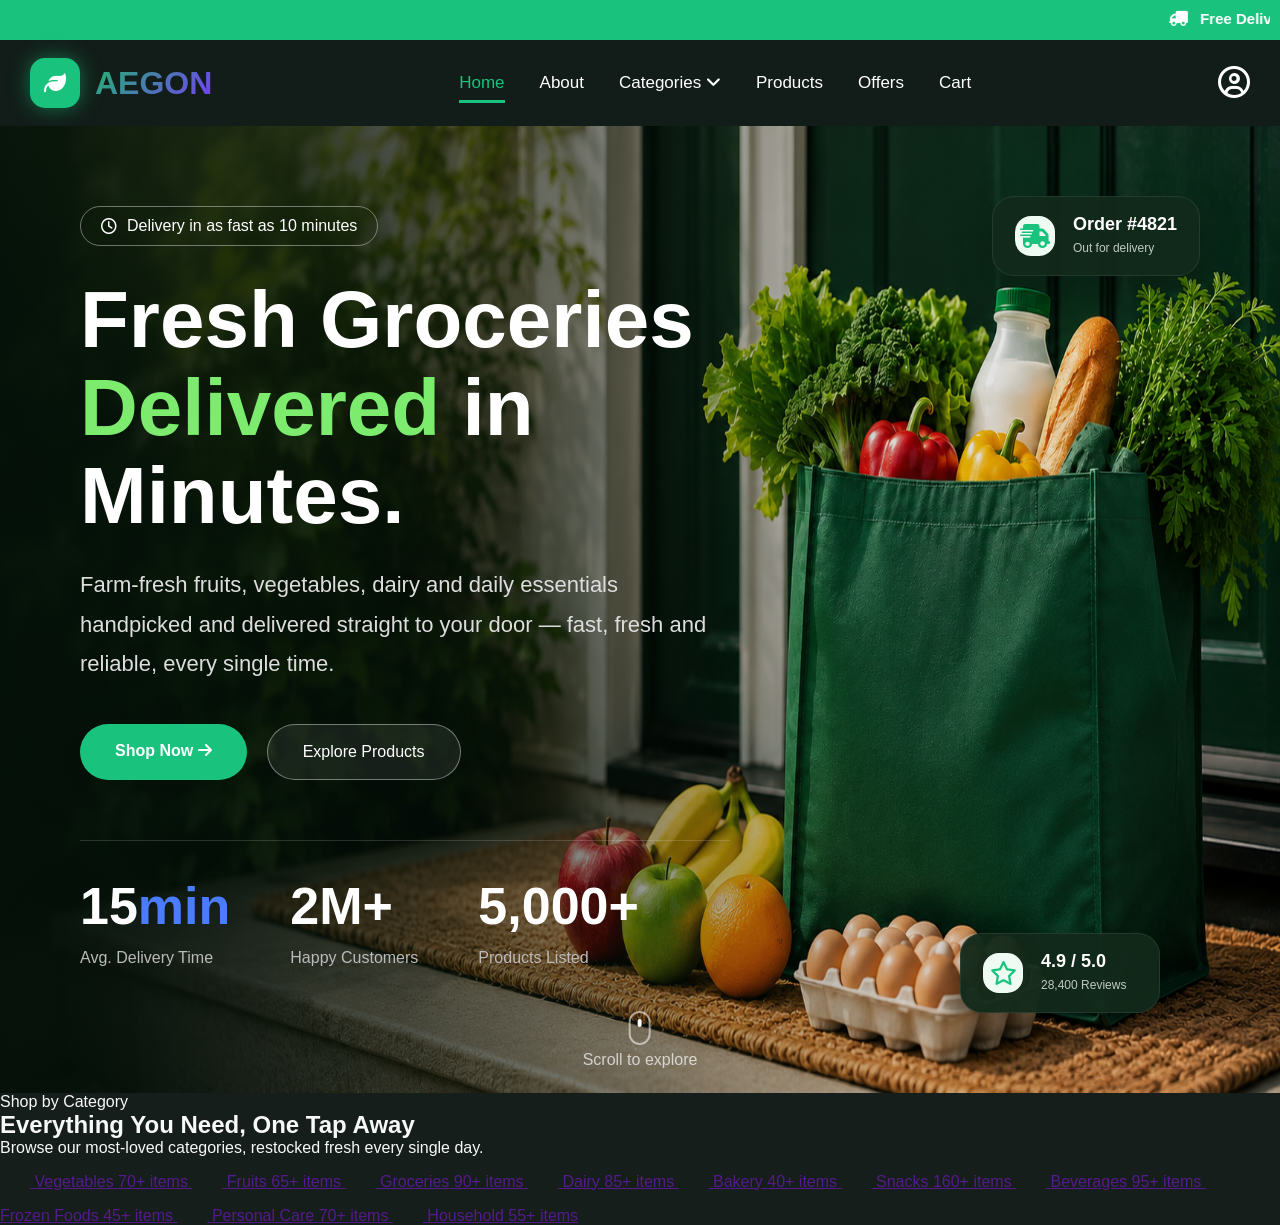
==== html/index.html @ b4e8ed7a "add category  section" ====
<!DOCTYPE html>
<html lang="en">

<head>
    <meta charset="UTF-8">
    <meta name="viewport" content="width=device-width, initial-scale=1.0">
    <link rel="shortcut icon" href="../Assets/favicon.svg" type="image/x-icon">
    <title>AEGON | Fresh Groceries Delivered in Minutes</title>
    <link rel="stylesheet" href="https://cdnjs.cloudflare.com/ajax/libs/font-awesome/6.7.2/css/all.min.css">
    <link rel="stylesheet" href="../css/style.css">
</head>

<body>
    <div class="announcement">
        <marquee>
            <i class="fa-solid fa-truck fa-flip-horizontal"></i>
            <strong>Free Delivery</strong>
            on your first order —
            use code
            <strong>WELCOME50</strong>
            for 50% OFF!
        </marquee>
    </div>

    <header>
        <div class="container">
            <div class="logo">
                <div class="logo-box">
                    <i class="fa-solid fa-leaf"></i>
                </div>
                <h1>AEGON</h1>
            </div>
            <input type="checkbox" id="menu">
            <label for="menu" class="menu-btn">
                <i class="fa-solid fa-bars"></i>
            </label>
            <nav>
                <ul>
                    <li><a class="active" href="#">Home</a></li>
                    <li><a href="#">About</a></li>

                    <li class="dropdown">
                        <a href="#">
                            Categories
                            <i class="fa-solid fa-angle-down"></i>
                        </a>
                        <div class="mega-menu">
                            <div class="column">
                                <h3>Fresh Produce</h3>
                                <a href="#">Vegetables</a>
                                <a href="#">Fruits</a>
                                <a href="#">Groceries</a>
                            </div>
                            <div class="column">
                                <h3>Dairy & Bakery</h3>
                                <a href="#">Dairy</a>
                                <a href="#">Bakery</a>
                                <a href="#">Frozen Foods</a>
                            </div>
                            <div class="column">
                                <h3>Snacks & More</h3>
                                <a href="#">Snacks</a>
                                <a href="#">Beverages</a>
                                <a href="#">Personal Care</a>
                                <a href="#">Household</a>
                            </div>
                        </div>
                    </li>
                    <li><a href="#">Products</a></li>
                    <li><a href="#">Offers</a></li>
                    <li><a href="#">Cart</a></li>
                </ul>
            </nav>

            <div class="profile">
                <i class="fa-regular fa-circle-user"></i>
                <div class="profile-menu">
                    <a href="#">Login</a>
                    <a href="#">Sign Up</a>
                </div>
            </div>
        </div>
    </header>

    <!-- banner -->
    <section class="hero">
        <div class="overlay"></div>
        <div class="hero-content">
            <div class="delivery-badge">
                <i class="fa-regular fa-clock"></i>
                Delivery in as fast as 10 minutes
            </div>
            <h1>
                Fresh Groceries
                <span>Delivered</span> in
                Minutes.
            </h1>
            <p>
                Farm-fresh fruits, vegetables, dairy and daily essentials
                handpicked and delivered straight to your door —
                fast, fresh and reliable, every single time.
            </p>
            <div class="hero-buttons">
                <a href="#" class="btn-primary">
                    Shop Now
                    <i class="fa-solid fa-arrow-right"></i>
                </a>
                <a href="#" class="btn-secondary">
                    Explore Products
                </a>
            </div>
            <div class="hero-stats">
                <div>
                    <h2>15<span>min</span></h2>
                    <p>Avg. Delivery Time</p>
                </div>
                <div>
                    <h2>2M+</h2>
                    <p>Happy Customers</p>
                </div>
                <div>
                    <h2>5,000+</h2>
                    <p>Products Listed</p>
                </div>
            </div>
        </div>

        <!-- floating Cards -->

        <div class="floating-card order-card">
            <div class="card-icon">
                <i class="fa-solid fa-truck-fast"></i>
            </div>
            <div class="card-content">
                <h4>Order #4821</h4>
                <p>Out for delivery</p>
            </div>
        </div>

        <div class="floating-card rating-card">
            <div class="card-icon">
                <i class="fa-regular fa-star"></i>
            </div>
            <div class="card-content">
                <h4>4.9 / 5.0</h4>
                <p>28,400 Reviews</p>
            </div>
        </div>
        <div class="scroll">
            <span class="scroll-indicator"></span>
            Scroll to explore
        </div>

    </section>

    <section class="Category" id="categories">
        <div class="Category-container">
            <div class="Category-head">
                <span class="Category-header">Shop by Category</span>
                <h2 id="categories-title">Everything You Need, One Tap Away</h2>
                <p>Browse our most-loved categories, restocked fresh every single day.</p>
            </div>

            <div class="category-slider" role="list">
                <a href="" class="category-card" role="listitem">
                    <span class="category-card__icon"><svg class="icon" width="30" height="30">
                            <use href="#icon-carrot"></use>
                        </svg></span>
                    <span class="category-card__name">Vegetables</span>
                    <span class="category-card__count">70+ items</span>
                </a>
                <a href="" class="category-card" role="listitem">
                    <span class="category-card__icon"><svg class="icon" width="30" height="30">
                            <use href="#icon-leaf"></use>
                        </svg></span>
                    <span class="category-card__name">Fruits</span>
                    <span class="category-card__count">65+ items</span>
                </a>
                <a href="" class="category-card" role="listitem">
                    <span class="category-card__icon"><svg class="icon" width="30" height="30">
                            <use href="#icon-basket"></use>
                        </svg></span>
                    <span class="category-card__name">Groceries</span>
                    <span class="category-card__count">90+ items</span>
                </a>
                <a href="" class="category-card" role="listitem">
                    <span class="category-card__icon"><svg class="icon" width="30" height="30">
                            <use href="#icon-milk"></use>
                        </svg></span>
                    <span class="category-card__name">Dairy</span>
                    <span class="category-card__count">85+ items</span>
                </a>
                <a href="" class="category-card" role="listitem">
                    <span class="category-card__icon"><svg class="icon" width="30" height="30">
                            <use href="#icon-bread"></use>
                        </svg></span>
                    <span class="category-card__name">Bakery</span>
                    <span class="category-card__count">40+ items</span>
                </a>
                <a href="" class="category-card" role="listitem">
                    <span class="category-card__icon"><svg class="icon" width="30" height="30">
                            <use href="#icon-chips"></use>
                        </svg></span>
                    <span class="category-card__name">Snacks</span>
                    <span class="category-card__count">160+ items</span>
                </a>
                <a href="" class="category-card" role="listitem">
                    <span class="category-card__icon"><svg class="icon" width="30" height="30">
                            <use href="#icon-bottle"></use>
                        </svg></span>
                    <span class="category-card__name">Beverages</span>
                    <span class="category-card__count">95+ items</span>
                </a>
                <a href="" class="category-card" role="listitem">
                    <span class="category-card__icon"><svg class="icon" width="30" height="30">
                            <use href="#icon-fish"></use>
                        </svg></span>
                    <span class="category-card__name">Frozen Foods</span>
                    <span class="category-card__count">45+ items</span>
                </a>
                <a href="" class="category-card" role="listitem">
                    <span class="category-card__icon"><svg class="icon" width="30" height="30">
                            <use href="#icon-soap"></use>
                        </svg></span>
                    <span class="category-card__name">Personal Care</span>
                    <span class="category-card__count">70+ items</span>
                </a>
                <a href="" class="category-card" role="listitem">
                    <span class="category-card__icon"><svg class="icon" width="30" height="30">
                            <use href="#icon-home"></use>
                        </svg></span>
                    <span class="category-card__name">Household</span>
                    <span class="category-card__count">55+ items</span>
                </a>
            </div>
        </div>
    </section>

</body>

</html>
---- css/style.css ----
* {
    margin: 0;
    padding: 0;
    box-sizing: border-box;
    font-family: 'Poppins', sans-serif;
}

body {
    color: #f7f9f8;
    background: #161e1c;
}

/* announcement */
.announcement {
    width: 100%;
    background: #19c37d;
    color: #fff;
    text-align: center;
    padding: 10px;
    font-size: 15px;
}

.announcement i {
    margin-right: 8px;
}

/* header */

header {
    background: #121d19;
    position: sticky;
    top: 0;
    z-index: 1000;
}

.container {
    max-width: 1300px;
    margin: auto;
    padding: 18px 30px;

    display: flex;
    justify-content: space-between;
    align-items: center;
}



.logo {
    display: flex;
    align-items: center;
    gap: 15px;
}

.logo-box {
    width: 50px;
    height: 50px;
    border-radius: 15px;

    display: flex;
    justify-content: center;
    align-items: center;

    background: #19c37d;
    color: white;

    font-size: 22px;

    box-shadow: 0 0 20px rgba(25, 195, 125, .5);
}

.logo h1 {
    background: linear-gradient(135deg, hsl(152 68% 42%) 0%, hsl(258 90% 60%) 100%);
    background-clip: text;
    -webkit-background-clip: text;
    -webkit-text-fill-color: transparent;
    font-size: 32px;
}


nav ul {
    list-style: none;
    display: flex;
    align-items: center;
    gap: 35px;
}

nav ul li {
    position: relative;
}

nav ul li a {

    text-decoration: none;
    color: white;
    font-size: 17px;
    font-weight: 500;
    transition: .3s;
}

nav ul li a:hover {
    color: #19c37d;
}

.active {
    color: #19c37d;
    border-bottom: 3px solid #19c37d;
    padding-bottom: 8px;
}

.mega-menu {

    position: fixed;

    top: 84px;

    left: 0;

    width: 100vw;

    background: hsla(160, 25%, 10%, 0.78);

    display: flex;

    justify-content: space-around;

    padding: 40px 80px;

    box-shadow: 0 15px 35px rgba(0, 0, 0, .15);

    visibility: hidden;

    opacity: 0;

    transition: .3s;
}

.dropdown:hover .mega-menu {

    visibility: visible;
    opacity: 1;
}

.column {

    display: flex;
    flex-direction: column;
    gap: 10px;
}

.column h3 {

    color: #19c37d;
    margin-bottom: 10px;
    font-size: 20px;
}

.column a {

    color: #fff;
    text-decoration: none;
    font-size: 16px;
}

.column a:hover {

    color: #19c37d;
    padding-left: 8px;
}


.profile {

    position: relative;

    font-size: 32px;
    color: white;

    cursor: pointer;
}

.profile:hover {

    color: #19c37d;
}


.profile-menu {

    position: absolute;
    right: 0;
    top: 45px;
    width: 180px;

    background: hsla(160, 25%, 10%, 0.78);

    border-radius: 16px;

    box-shadow: 0 18px 48px hsl(160 60% 2% / 0.55);

    display: flex;
    flex-direction: column;

    visibility: hidden;
    opacity: 0;

    transition: .3s;
}

.profile:hover .profile-menu {

    visibility: visible;
    opacity: 1;
}

.profile-menu a {

    text-decoration: none;
    font-size: 16px;
    border-radius: 16px;

    color: white;

    padding: 14px 18px;

    transition: .3s;
}

.profile-menu a:hover {

    background: #19c37d;
    color: white;
    border-radius: 16px;
}

#menu {

    display: none;
}

.menu-btn {

    display: none;

    color: white;

    font-size: 28px;

    cursor: pointer;
}



@media (max-width: 992px) {

    .container {
        padding: 15px 20px;
    }


    .menu-btn {
        display: block;
        order: 2;
    }


    .profile {
        order: 1;
        margin-left: auto;
        margin-right: 20px;
    }



    .mega-menu {
        position: static;
        width: 100%;
        display: none;
        opacity: 1;
        visibility: visible;
        box-shadow: none;
        background: #1d2b26;
        padding: 15px;
        flex-direction: column;
        margin-top: 15px;
    }

    .column {
        margin-bottom: 20px;
    }

    .column a {
        color: white;
    }


    nav {

        position: fixed;

        top: 0;

        left: -100%;

        width: 280px;

        height: 100vh;

        background: #121d19;

        transition: .4s;

        padding-top: 90px;

        overflow-y: auto;

        z-index: 999;
    }

    nav ul {

        flex-direction: column;

        align-items: flex-start;

        gap: 0;
    }

    nav ul li {

        width: 100%;
    }

    nav ul li a {

        display: block;

        width: 100%;

        padding: 15px 25px;

        border-bottom: 1px solid rgba(255, 255, 255, .08);
    }

    .active {
        border: none;
    }



    .dropdown:hover .mega-menu {
        display: flex;
    }



    #menu:checked~nav {
        left: 0;
    }

}


@media (max-width:576px) {

    .logo h1 {
        font-size: 24px;
    }

    .logo-box {

        width: 42px;
        height: 42px;

        font-size: 18px;
    }

    .announcement {
        font-size: 13px;
        padding: 8px;
    }

    nav {
        width: 240px;
    }

}

/* banner */

.hero {

    position: relative;

    min-height: 100vh;

    background: url("../Assets/bannerimg.png")no-repeat;
    background-size: 100% 100%;

    display: flex;

    align-items: center;

    padding: 80px;

    overflow: hidden;
}

.overlay {

    position: absolute;

    inset: 0;

    background: linear-gradient(90deg,
            rgba(5, 18, 10, .85) 0%,
            rgba(5, 18, 10, .55) 40%,
            rgba(5, 18, 10, .15) 70%,
            rgba(0, 0, 0, 0) 100%);
}

.hero-content {

    position: relative;

    z-index: 2;

    max-width: 650px;

    color: white;
}

.delivery-badge {

    display: inline-flex;

    align-items: center;

    gap: 10px;

    padding: 10px 20px;

    border: 1px solid rgba(255, 255, 255, .4);

    border-radius: 50px;

    margin-bottom: 30px;

    backdrop-filter: blur(5px);
}

.hero h1 {

    font-size: 80px;

    line-height: 1.1;

    font-weight: 700;

    margin-bottom: 25px;
}

.hero h1 span {

    color: #7CEB6E;
}

.hero p {

    color: #ddd;

    font-size: 22px;

    line-height: 1.8;

    margin-bottom: 40px;
}

.hero-buttons {

    display: flex;

    gap: 20px;

    margin-bottom: 60px;
}

.btn-primary {

    padding: 18px 35px;

    background: #19c37d;

    color: white;

    text-decoration: none;

    border-radius: 50px;

    font-weight: 600;

    transition: .3s;
}

.btn-primary:hover {

    background: #12a867;
}

.btn-secondary {

    padding: 18px 35px;

    border: 1px solid rgba(255, 255, 255, .4);
    background: hsla(0, 0%, 100%, 0.08);

    color: white;

    text-decoration: none;

    border-radius: 50px;
}

.hero-stats {

    display: flex;

    gap: 60px;

    border-top: 1px solid rgba(255, 255, 255, .15);

    padding-top: 35px;
}

.hero-stats h2 {

    font-size: 52px;
}

.hero-stats span {

    color: #4a7cff;
}

.hero-stats p {

    font-size: 16px;

    color: #bbb;

    margin-top: 8px;
}

/* FLOATING CARDS */

.floating-card {

    position: absolute;

    display: flex;

    align-items: center;

    gap: 18px;

    min-width: 200px;
    height: 80px;

    padding: 18px 22px;

    background: rgba(18, 42, 27, .95);

    border: 1px solid rgba(255, 255, 255, .08);

    border-radius: 22px;

    box-shadow: 0 20px 40px rgba(0, 0, 0, .25);

    transition: .35s ease;

    z-index: 10;

    animation: floatY 5s ease-in-out infinite;
}


.order-card {

    top: 70px;

    right: 80px;
}


.rating-card {

    bottom: 80px;

    right: 120px;
}



.card-icon {

    width: 40px;

    height: 40px;

    background: #eefbf3;

    border-radius: 16px;

    display: flex;

    justify-content: center;

    align-items: center;

    flex-shrink: 0;
}

.card-icon i {

    color: #19c37d;

    font-size: 24px;
}


.card-content {

    display: flex;

    flex-direction: column;

    justify-content: center;

    align-items: flex-start;
}

.card-content h4 {

    margin: 0;

    color: #fff;

    font-size: 18px;

    font-weight: 700;

    line-height: 1;
}

.card-content p {

    margin-top: 8px;
    margin-bottom: 0;

    color: #bfc9c2;

    font-size: 12px;

    line-height: 1.3;
}

.scroll {
    position: absolute;
    bottom: 1.5rem;
    left: 50%;
    transform: translateX(-50%);
    display: flex;
    flex-direction: column;
    align-items: center;
    gap: 6px;
    color: hsla(0, 0%, 100%, 0.7);
}

.scroll-indicator {
    width: 22px;
    height: 34px;
    border: 2px solid hsla(0, 0%, 100%, 0.55);
    border-radius: 999px;
    position: relative;
}

.scroll-indicator::before {
    content: '';
    position: absolute;
    top: 6px;
    left: 50%;
    translate: -50% 0;
    width: 4px;
    height: 8px;
    background: white;
    border-radius: 999px;
    animation: scroll 1.8s ease-in-out infinite;
}

@keyframes scroll {
    0% {
        transform: translateY(0);
        opacity: 1;
    }

    50% {
        opacity: 0.4;
    }

    100% {
        transform: translateY(16px);
        opacity: 0;
    }

}

@keyframes floatY {

    0% {
        transform: translateY(0px) rotate(0deg);
    }

    50% {
        transform: translateY(-16px) rotate(2deg);
    }

    100% {
        transform: translateY(0px) rotate(0deg);
    }
}


@media(max-width:992px) {

    .hero {

        padding: 40px 20px;

        text-align: center;
    }

    .hero-content {

        max-width: 100%;
    }

    .hero h1 {

        font-size: 52px;
    }

    .hero p {

        font-size: 18px;
    }

    .hero-buttons {

        justify-content: center;

        flex-wrap: wrap;
    }

    .hero-stats {

        justify-content: center;

        flex-wrap: wrap;

        gap: 30px;
    }

    .order-card,
    .rating-card {

        display: none;
    }

}
@media (max-width:768px){

    .scroll{
        bottom: 1rem;
        font-size: 12px;
    }

    .scroll-indicator{
        width:20px;
        height:30px;
    }

}
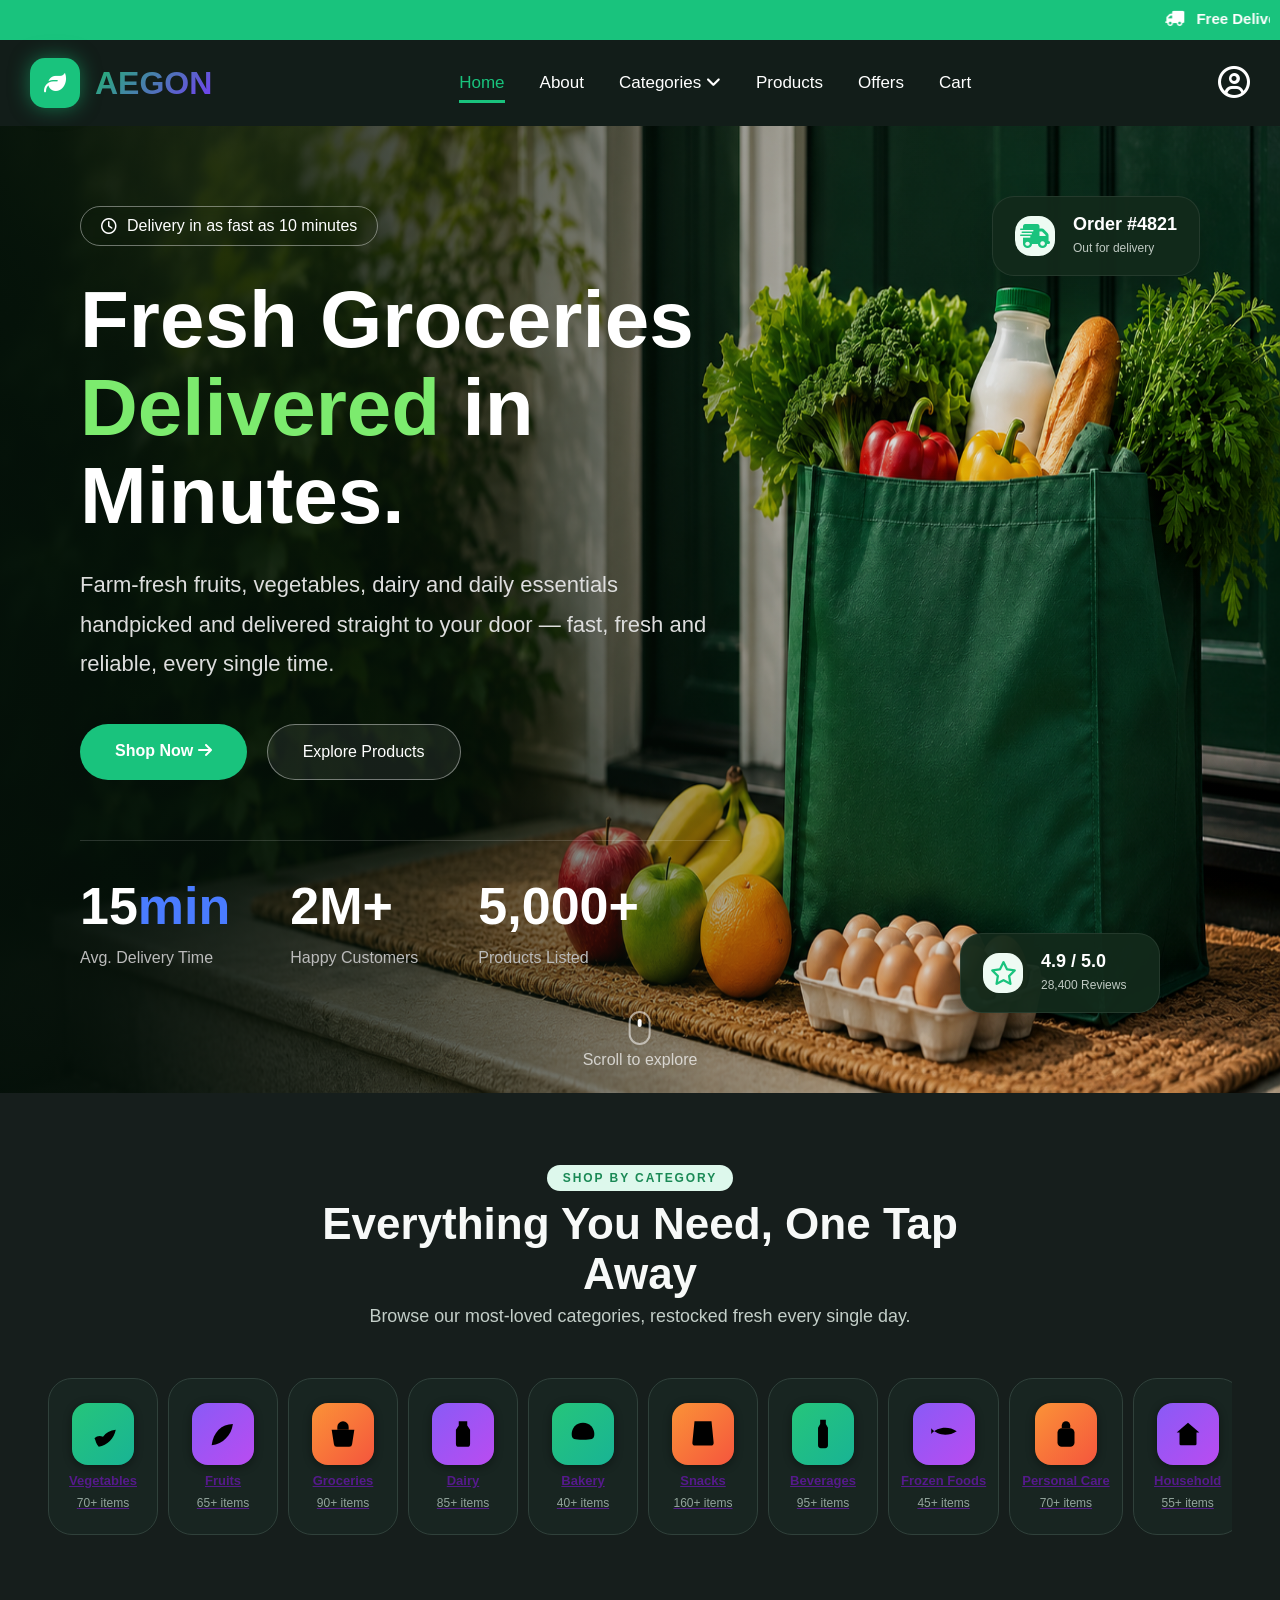
==== commit 3c04bac2: "add svg code in html" ====
--- a/html/index.html
+++ b/html/index.html
@@ -9,6 +9,46 @@
     <link rel="stylesheet" href="https://cdnjs.cloudflare.com/ajax/libs/font-awesome/6.7.2/css/all.min.css">
     <link rel="stylesheet" href="../css/style.css">
 </head>
+
+<svg style="position:absolute; width:0; height:0; overflow:hidden;">
+    <defs>
+      <symbol id="icon-location" viewBox="0 0 24 24"><path d="M12 21s7-7.2 7-12a7 7 0 1 0-14 0c0 4.8 7 12 7 12Z"/><circle cx="12" cy="9" r="2.5"/></symbol>
+      <symbol id="icon-chevron-down" viewBox="0 0 24 24"><path d="M6 9l6 6 6-6"/></symbol>
+      <symbol id="icon-search" viewBox="0 0 24 24"><circle cx="11" cy="11" r="7"/><path d="M21 21l-4.3-4.3"/></symbol>
+      <symbol id="icon-heart" viewBox="0 0 24 24"><path d="M12 20.5s-7.5-4.6-9.8-9.2C.6 7.8 2.4 4 6.2 4c2.1 0 3.6 1.2 4.5 2.6C11.5 5.2 13 4 15.1 4c3.8 0 5.6 3.8 4 7.3-2.3 4.6-9.8 9.2-9.8 9.2Z"/></symbol>
+      <symbol id="icon-cart" viewBox="0 0 24 24"><circle cx="9" cy="21" r="1.4"/><circle cx="18" cy="21" r="1.4"/><path d="M2 3h2l2.6 12.6a2 2 0 0 0 2 1.6h8.8a2 2 0 0 0 2-1.6L21 8H6"/></symbol>
+      <symbol id="icon-user" viewBox="0 0 24 24"><circle cx="12" cy="8" r="4"/><path d="M4 21c1.5-4.5 5-6 8-6s6.5 1.5 8 6"/></symbol>
+      <symbol id="icon-star" viewBox="0 0 24 24"><path d="M12 2.5l2.9 6 6.6.8-4.8 4.6 1.2 6.6L12 17.6l-5.9 3 1.2-6.6-4.8-4.6 6.6-.8Z"/></symbol>
+      <symbol id="icon-menu" viewBox="0 0 24 24"><path d="M3 6h18M3 12h18M3 18h18"/></symbol>
+      <symbol id="icon-close" viewBox="0 0 24 24"><path d="M6 6l12 12M18 6L6 18"/></symbol>
+      <symbol id="icon-check" viewBox="0 0 24 24"><path d="M5 13l4 4L19 7"/></symbol>
+      <symbol id="icon-truck" viewBox="0 0 24 24"><path d="M2 7h11v9H2z"/><path d="M13 10h4l4 3v3h-8z"/><circle cx="7" cy="18" r="1.6"/><circle cx="17.5" cy="18" r="1.6"/></symbol>
+      <symbol id="icon-shield" viewBox="0 0 24 24"><path d="M12 3l7 3v5c0 5-3 8.5-7 10-4-1.5-7-5-7-10V6Z"/><path d="M9 12l2 2 4-4"/></symbol>
+      <symbol id="icon-tag" viewBox="0 0 24 24"><path d="M12 3h6a2 2 0 0 1 2 2v6l-9 9-8-8 9-9Z"/><circle cx="15" cy="7" r="1.4"/></symbol>
+      <symbol id="icon-headset" viewBox="0 0 24 24"><path d="M4 13v-1a8 8 0 0 1 16 0v1"/><rect x="2.5" y="13" width="4" height="6" rx="1.5"/><rect x="17.5" y="13" width="4" height="6" rx="1.5"/><path d="M20 19a4 4 0 0 1-4 3h-2"/></symbol>
+      <symbol id="icon-instagram" viewBox="0 0 24 24"><rect x="3" y="3" width="18" height="18" rx="5"/><circle cx="12" cy="12" r="4"/><circle cx="17.3" cy="6.7" r="1"/></symbol>
+      <symbol id="icon-facebook" viewBox="0 0 24 24"><path d="M14 9h3V5h-3a4 4 0 0 0-4 4v2H7v4h3v6h4v-6h3l1-4h-4v-2c0-.6.4-1 1-1Z"/></symbol>
+      <symbol id="icon-twitter" viewBox="0 0 24 24"><path d="M21 5.5c-.8.4-1.6.6-2.5.8a4.3 4.3 0 0 0-7.3 3.9A12.2 12.2 0 0 1 2.5 4.9a4.3 4.3 0 0 0 1.3 5.7c-.7 0-1.4-.2-2-.5v.1a4.3 4.3 0 0 0 3.4 4.2c-.6.2-1.3.2-2 .1a4.3 4.3 0 0 0 4 3A8.6 8.6 0 0 1 1 19.5 12.2 12.2 0 0 0 7.6 21.5c7.9 0 12.3-6.6 12.3-12.3v-.6c.8-.6 1.6-1.4 2.1-2.3Z"/></symbol>
+      <symbol id="icon-youtube" viewBox="0 0 24 24"><rect x="2" y="5" width="20" height="14" rx="4"/><path d="M10 9l6 3-6 3Z"/></symbol>
+      <symbol id="icon-apple" viewBox="0 0 24 24"><path d="M16.4 2.4c.1 1-.3 2-.9 2.7-.6.7-1.6 1.3-2.6 1.2-.1-1 .4-2 1-2.7.6-.7 1.6-1.2 2.5-1.2ZM19.8 17c-.5 1.1-.8 1.6-1.4 2.6-.9 1.4-2.2 3.1-3.7 3.1-1.4 0-1.7-.9-3.5-.9-1.8 0-2.2.9-3.5.9-1.5 0-2.7-1.5-3.6-2.9C2 16.9 1.5 12.6 3.3 10c1.1-1.6 2.7-2.6 4.2-2.6 1.5 0 2.4.9 3.6.9 1.2 0 1.9-.9 3.6-.9 1.3 0 2.7.7 3.7 1.9-3.3 1.8-2.7 6.4 1.4 7.7Z"/></symbol>
+      <symbol id="icon-play" viewBox="0 0 24 24"><path d="M5 3.5v17l14-8.5Z"/></symbol>
+      <symbol id="icon-arrow-right" viewBox="0 0 24 24"><path d="M5 12h14M13 6l6 6-6 6"/></symbol>
+      <symbol id="icon-leaf" viewBox="0 0 24 24"><path d="M4 20c8-1 14-7 15-15C11 5 5 11 4 20Z"/></symbol>
+      <symbol id="icon-clock" viewBox="0 0 24 24"><circle cx="12" cy="12" r="9"/><path d="M12 7v5l3.5 2"/></symbol>
+      <symbol id="icon-percent" viewBox="0 0 24 24"><circle cx="7" cy="7" r="2.3"/><circle cx="17" cy="17" r="2.3"/><path d="M18 6L6 18"/></symbol>
+      <symbol id="icon-basket" viewBox="0 0 24 24"><path d="M4 9h16l-1.6 10.2a2 2 0 0 1-2 1.8H7.6a2 2 0 0 1-2-1.8Z"/><path d="M8 9V7a4 4 0 0 1 8 0v2"/></symbol>
+      <symbol id="icon-carrot" viewBox="0 0 24 24"><path d="M9 21c6-1 11-6 12-12-4 .5-7 2-9 5-2-1-4-1-6 1 1 2 1 4 3 6Z"/><path d="M15 3l2 2M18 4l2 2M13 5l1.5 1.5"/></symbol>
+      <symbol id="icon-milk" viewBox="0 0 24 24"><path d="M9 3h6v3l2 3v10a2 2 0 0 1-2 2H9a2 2 0 0 1-2-2V9l2-3Z"/><path d="M7.5 13h9"/></symbol>
+      <symbol id="icon-bread" viewBox="0 0 24 24"><path d="M4 12c0-4 3-8 8-8s8 4 8 8-2 4-8 4-8 0-8-4Z"/><path d="M9 9v6M12 8v7M15 9v6"/></symbol>
+      <symbol id="icon-chips" viewBox="0 0 24 24"><path d="M6 3h12l1.5 15a2 2 0 0 1-2 2.2H6.5a2 2 0 0 1-2-2.2Z"/><path d="M9 3v4M15 3v4"/></symbol>
+      <symbol id="icon-bottle" viewBox="0 0 24 24"><path d="M10 2h4v3l1.5 2.5V20a2 2 0 0 1-2 2h-3a2 2 0 0 1-2-2V7.5L10 5Z"/></symbol>
+      <symbol id="icon-soap" viewBox="0 0 24 24"><rect x="6" y="8" width="12" height="13" rx="3"/><path d="M9 8V6a3 3 0 0 1 6 0v2"/></symbol>
+      <symbol id="icon-home" viewBox="0 0 24 24"><path d="M4 11l8-7 8 7"/><path d="M6 10v9a1 1 0 0 0 1 1h10a1 1 0 0 0 1-1v-9"/></symbol>
+      <symbol id="icon-fish" viewBox="0 0 24 24"><path d="M3 12c4-5 12-6 18-2-6 4-14 3-18-2Z"/></symbol>
+      <symbol id="icon-mail" viewBox="0 0 24 24"><rect x="3" y="5" width="18" height="14" rx="2"/><path d="M4 6l8 7 8-7"/></symbol>
+      <symbol id="icon-phone" viewBox="0 0 24 24"><path d="M6 3h3l1.5 4-2 2a13 13 0 0 0 6.5 6.5l2-2 4 1.5v3a2 2 0 0 1-2.2 2C10.6 20.5 3.5 13.4 4 5.2A2 2 0 0 1 6 3Z"/></symbol>
+    </defs>
+  </svg>
 
 <body>
     <div class="announcement">
--- a/css/style.css
+++ b/css/style.css
@@ -788,4 +788,136 @@
         height:30px;
     }
 
+}
+
+/* category */
+
+.Category {
+    padding-block: 4.5rem;
+    position: relative;
+}
+
+.Category-container{
+    width: min(100% - (clamp(1.25rem, 4vw, 3rem) * 2), 1360px);
+    margin:auto;
+
+}
+.Category-head{
+    display: flex;
+    flex-direction: column;
+    align-items: center;
+    gap: 0.5rem;
+    text-align: center;
+    max-width: 640px;
+    margin-inline: auto;
+    margin-bottom:3rem;
+}
+
+.Category-header{
+    display: inline-flex;
+    align-items: center;
+    gap: 0.5rem;
+    font-size:12px;
+    font-weight: bold;
+    letter-spacing: 0.12rem;
+    text-transform: uppercase;
+    color:hsl(152, 68%, 32%);
+    background:hsl(152, 68%, 92%);
+    padding:6px 16px;
+    border-radius: 999px;
+}
+
+#categories-title{
+    font-size: 2.75rem;
+}
+.Category-head p{
+    color: #c3cec8;;
+    font-size: 1.12rem;
+    line-height: 1.2rem;
+}
+.category-slider{
+    display: flex;
+    gap: 10px;
+    justify-self: center;
+    overflow-x: auto;
+    scroll-snap-type: x mandatory;
+    padding-block: 0.25rem 1.5rem;
+    scrollbar-width: thin;
+
+}
+
+.category-card{
+    scroll-snap-align: start;
+    flex: 0 0 auto;
+    min-width:110px;
+    display: flex;
+    flex-direction: column;
+    align-items: center;
+    gap: 0.5rem;
+    padding: 1.5rem 0.75rem;
+    border-radius: 24px;
+    background:hsl(160, 22%, 12%);
+    border: 1px solid hsl(160, 15%, 22%);
+    text-align: center;
+    cursor:pointer;
+    transition: 280ms cubic-bezier(0.34, 1.56, 0.64, 1), box-shadow 280ms, border-color 280ms;
+}
+.category-card__icon svg{
+    width: 34px;
+    height: 34px;
+}
+.category-card__icon{
+    width:62px;
+    height:62px;
+    border-radius: 16px;
+    display: flex;
+    justify-content: center;
+    align-items: center;
+    background: linear-gradient(135deg, hsl(152, 68%, 46%) 0%, hsl(168, 76%, 40%) 100%);
+    color: #fff;
+    box-shadow: 0 2px 8px hsl(160 60% 2% / 0.45);
+    transition: 280ms cubic-bezier(0.34, 1.56, 0.64, 1);
+}
+.category-card:hover {
+    transform: translateY(-8px) scale(1.03);
+    box-shadow: 0 18px 48px hsl(160 60% 2% / 0.55);
+    border-color: transparent;
+}
+
+.category-card:hover .category-card__icon {
+    transform: rotate(-8deg) scale(1.08);
+}
+
+.category-card__name{
+    font-size: 13px;
+    font-weight: bold;
+}
+
+.category-card__count{
+    font-size: 12px;
+    color: #93a49c;
+}
+
+
+.category-card:nth-child(2n) .category-card__icon {
+    background: linear-gradient(135deg, hsl(258, 90%, 66%) 0%, hsl(280, 85%, 62%) 100%);
+}
+.category-card:nth-child(3n) .category-card__icon {
+    background: linear-gradient(135deg, hsl(28, 96%, 60%) 0%, hsl(8, 90%, 60%) 100%);
+}
+.category-slider::-webkit-scrollbar{
+
+    height:6px;
+}
+
+.category-slider::-webkit-scrollbar-thumb{
+
+    background:#20d99a;
+
+    border-radius:20px;
+}
+
+.category-slider::-webkit-scrollbar-track{
+
+    background:#24322d;
 }
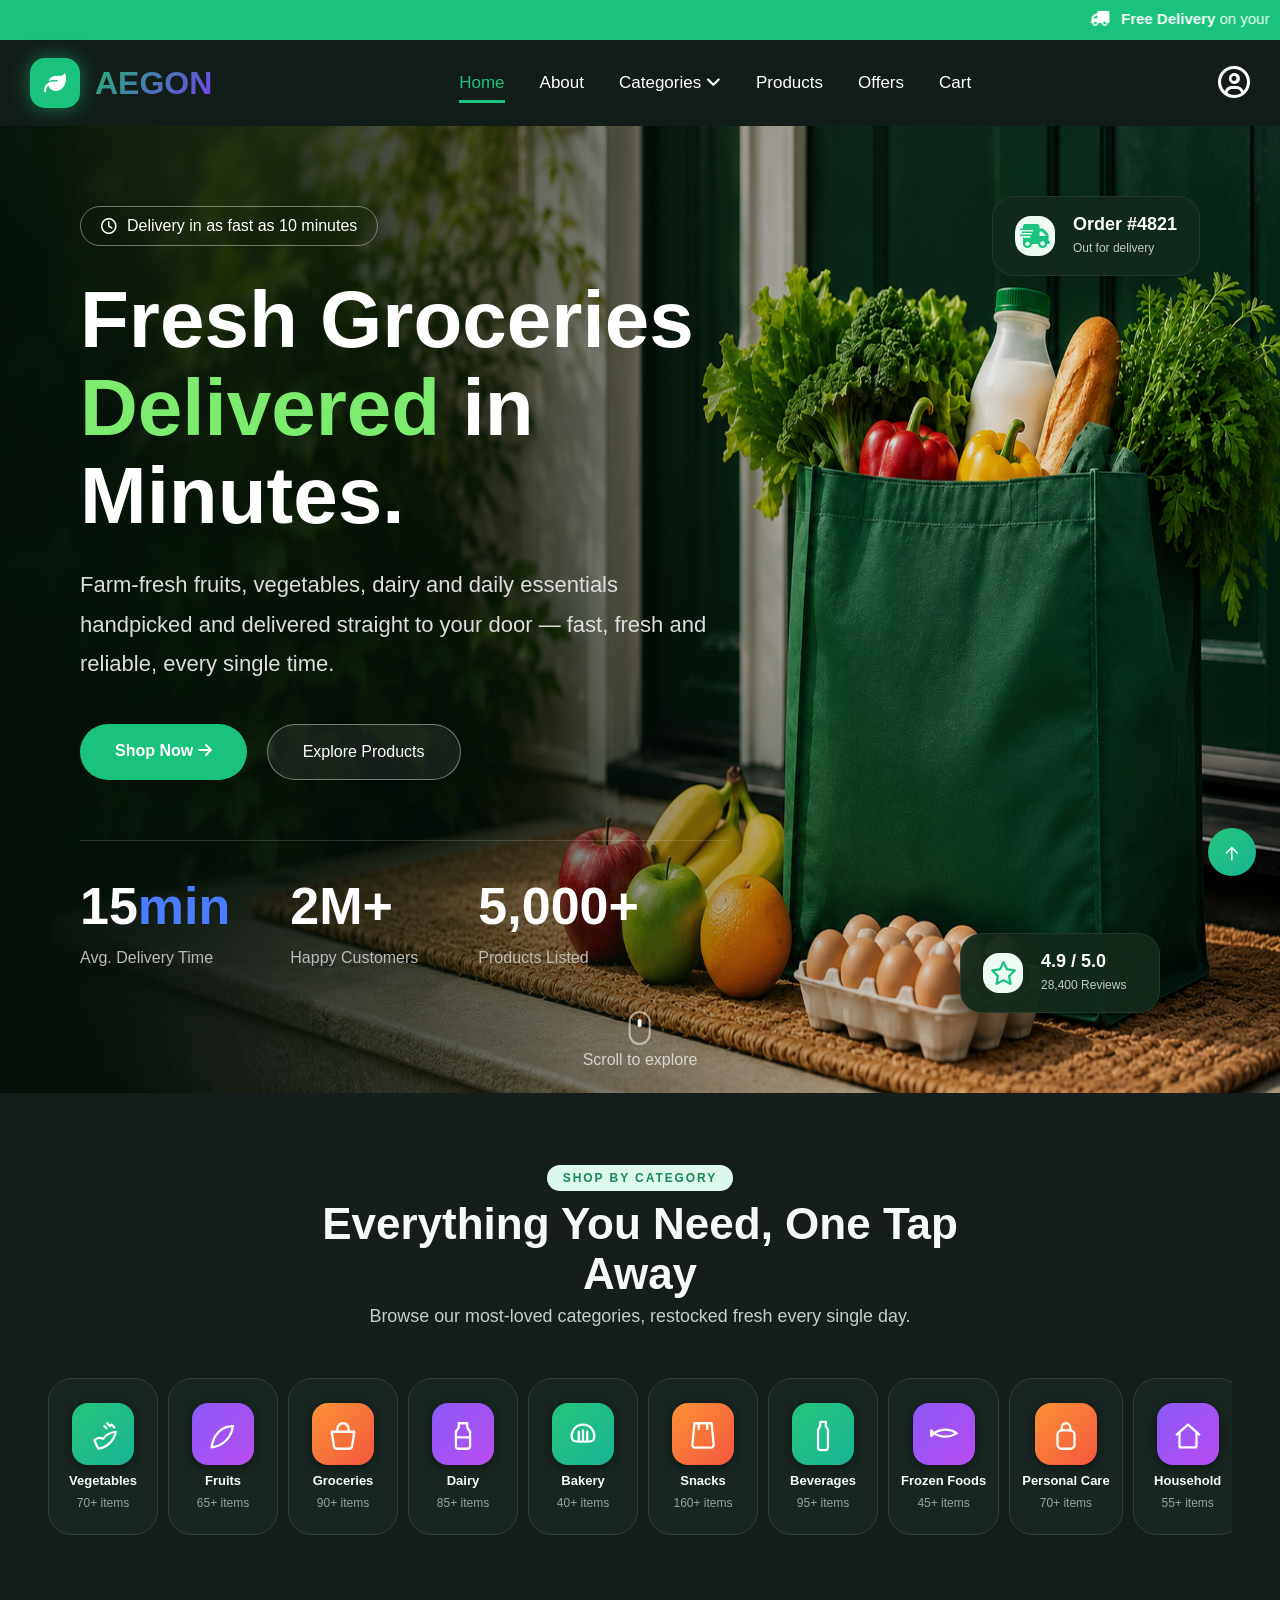
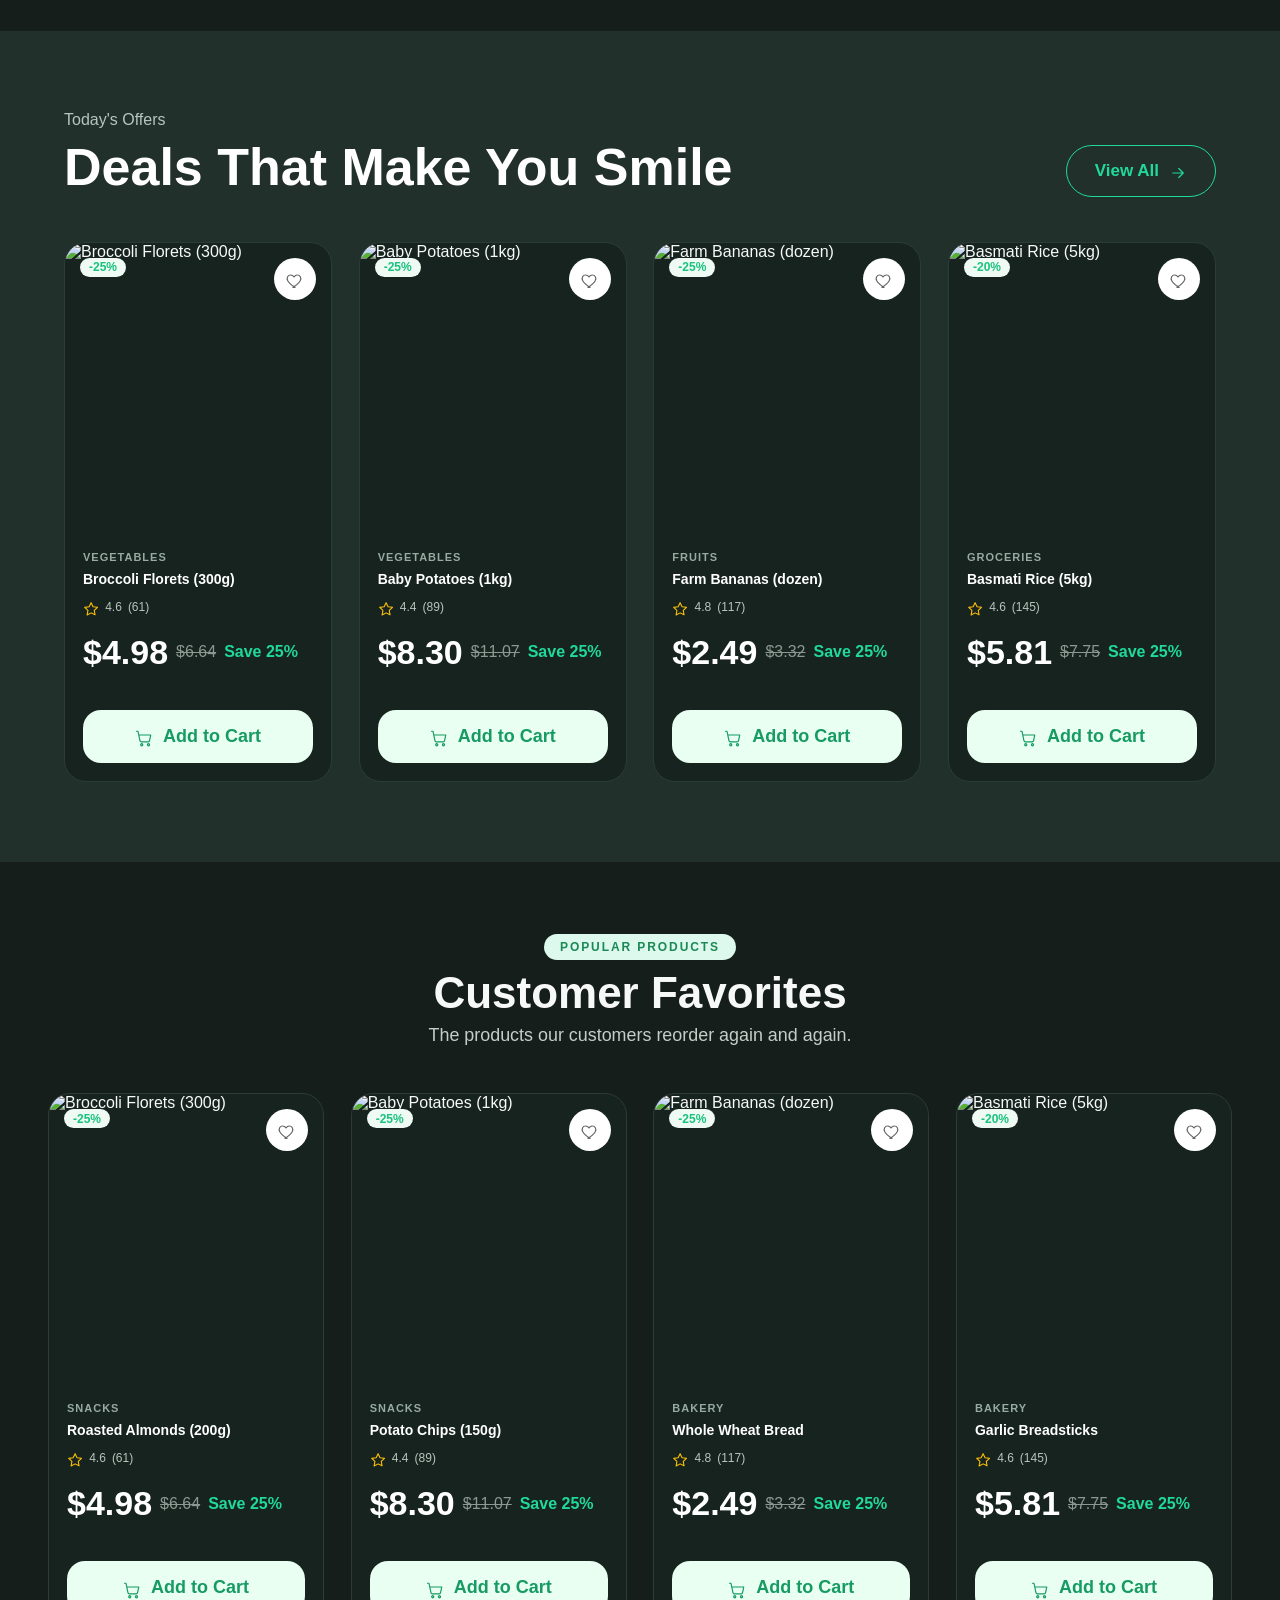
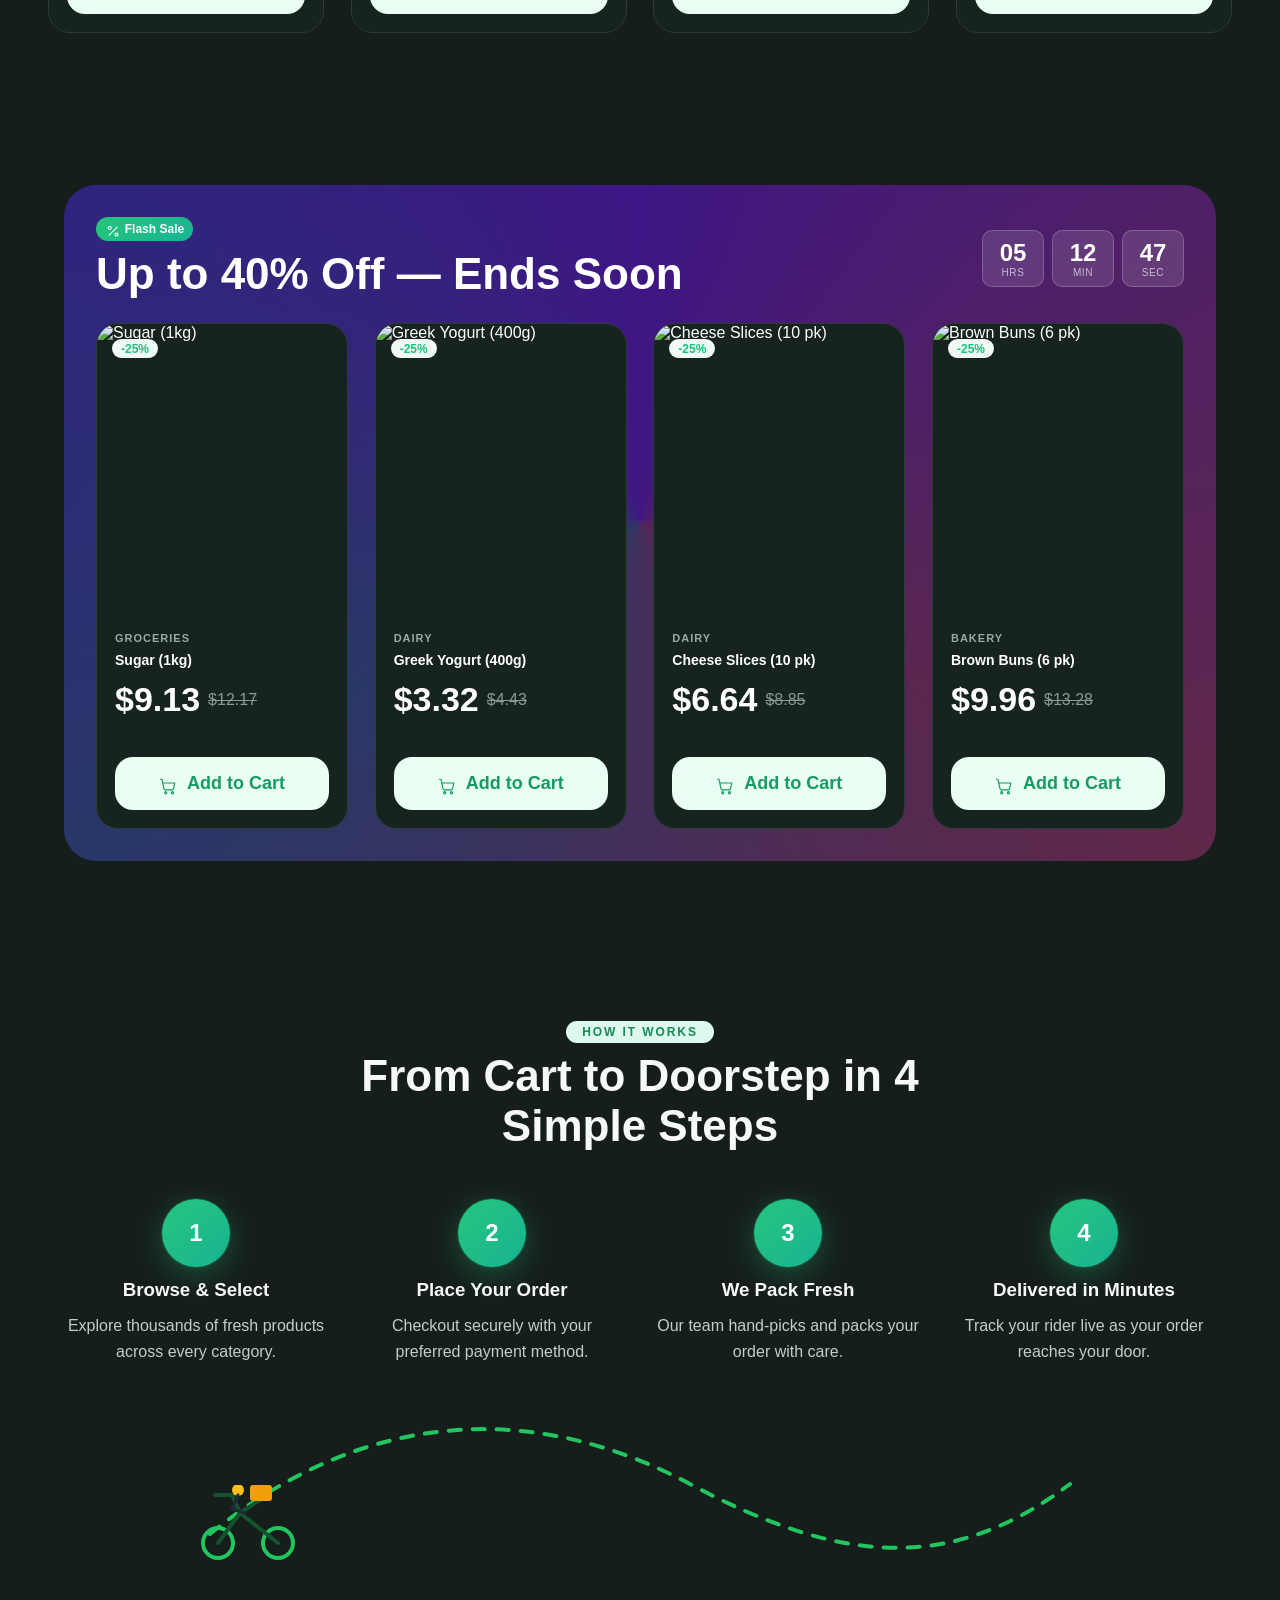
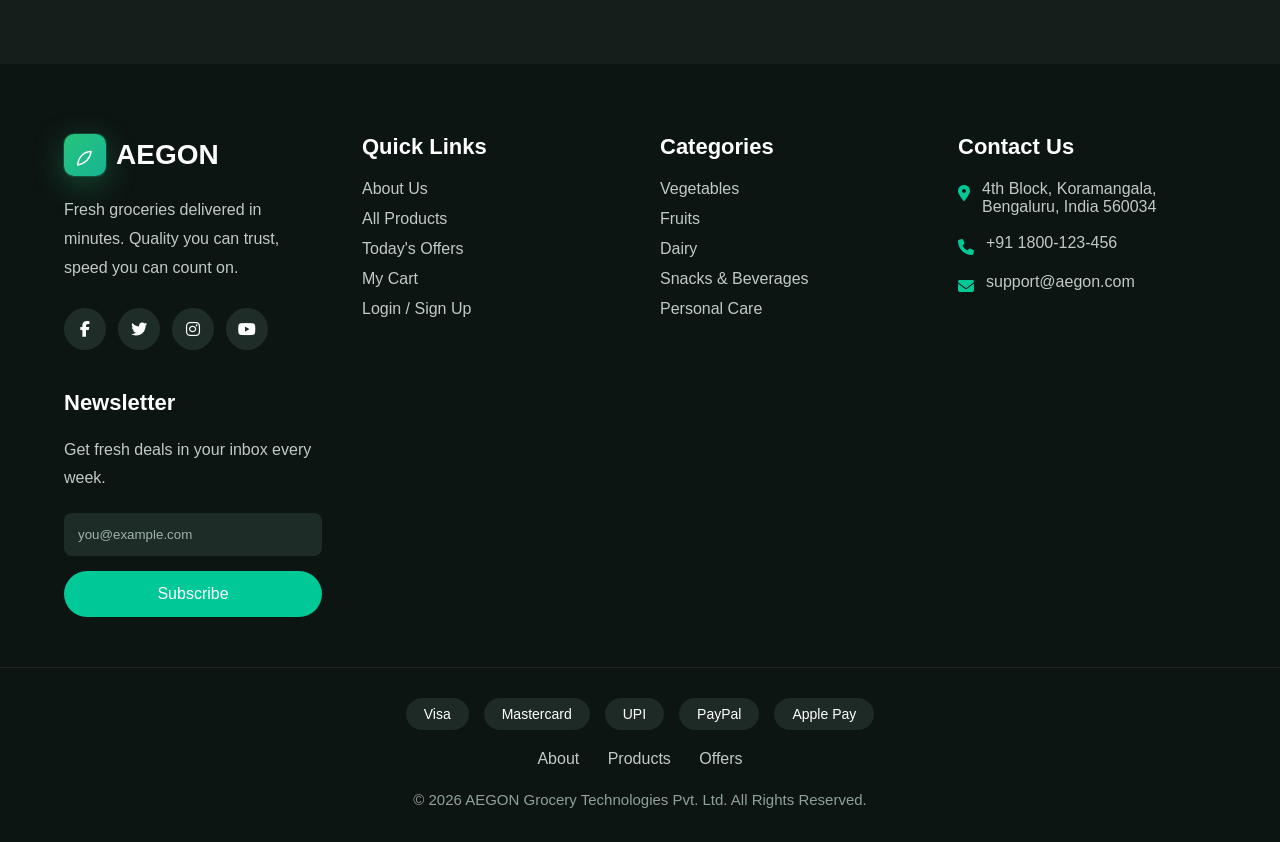
==== commit ea106697: "modified html" ====
--- a/html/index.html
+++ b/html/index.html
@@ -276,6 +276,736 @@
         </div>
     </section>
 
+  <section class="section bg-noise" id="offers" aria-labelledby="offers-title" style="background:hsl(160, 18%, 16%);">
+    <div class="container2">
+      <div class="section-head-row">
+        <div>
+          <span class="eyebrow">Today's Offers</span>
+          <h2 id="offers-title">Deals That Make You Smile</h2>
+        </div>
+        <a href="offer.html" class="btn btn--secondary">
+          View All
+          <svg class="icon" width="16" height="16" aria-hidden="true">
+            <use href="#icon-arrow-right"></use>
+          </svg>
+        </a>
+      </div>
+
+      <div class="product-grid">
+        <article class="product-card">
+          <div class="product-card__media">
+            <span class="badge badge--info product-card__badge">-25%</span>
+            <label class="product-card__wishlist" aria-label="Add Broccoli Florets (300g) to wishlist">
+              <input type="checkbox" data-wishlist-toggle="3">
+              <svg class="icon" width="17" height="17" aria-hidden="true">
+                <use href="#icon-heart"></use>
+              </svg>
+            </label>
+            <img src="../Assets/products/broccoli-florets-300g.jpg" alt="Broccoli Florets (300g)" width="400"
+              height="400" loading="lazy">
+            <div class="product-card__overlay">
+              <a href="singlepage.html?id=3" class="product-card__quickview">Quick View</a>
+            </div>
+          </div>
+          <div class="product-card__body">
+            <span class="product-card__category">Vegetables</span>
+            <h3 class="product-card__title">Broccoli Florets (300g)</h3>
+            <div class="product-card__rating">
+              <svg class="icon icon--filled" width="13" height="13" aria-hidden="true">
+                <use href="#icon-star"></use>
+              </svg>
+              4.6 <span>(61)</span>
+            </div>
+            <div class="product-card__price-row">
+              <span class="product-card__price">$4.98</span>
+              <span class="product-card__price-old">$6.64</span>
+              <span class="product-card__discount">Save 25%</span>
+            </div>
+          </div>
+          <div class="product-card__footer">
+            <button type="button" class="product-card__add-btn" data-add-to-cart="3">
+              <svg class="icon" width="16" height="16" aria-hidden="true">
+                <use href="#icon-cart"></use>
+              </svg>
+              Add to Cart
+            </button>
+          </div>
+        </article>
+        <article class="product-card">
+          <div class="product-card__media">
+            <span class="badge badge--accent product-card__badge">-25%</span>
+            <label class="product-card__wishlist" aria-label="Add Baby Potatoes (1kg) to wishlist">
+              <input type="checkbox" data-wishlist-toggle="7">
+              <svg class="icon" width="17" height="17" aria-hidden="true">
+                <use href="#icon-heart"></use>
+              </svg>
+            </label>
+            <img src="../Assets/products/baby-potatoes-1kg.jpg" alt="Baby Potatoes (1kg)" width="400" height="400"
+              loading="lazy">
+            <div class="product-card__overlay">
+              <a href="singlepage.html?id=7" class="product-card__quickview">Quick View</a>
+            </div>
+          </div>
+          <div class="product-card__body">
+            <span class="product-card__category">Vegetables</span>
+            <h3 class="product-card__title">Baby Potatoes (1kg)</h3>
+            <div class="product-card__rating">
+              <svg class="icon icon--filled" width="13" height="13" aria-hidden="true">
+                <use href="#icon-star"></use>
+              </svg>
+              4.4 <span>(89)</span>
+            </div>
+            <div class="product-card__price-row">
+              <span class="product-card__price">$8.30</span>
+              <span class="product-card__price-old">$11.07</span>
+              <span class="product-card__discount">Save 25%</span>
+            </div>
+          </div>
+          <div class="product-card__footer">
+            <button type="button" class="product-card__add-btn" data-add-to-cart="7">
+              <svg class="icon" width="16" height="16" aria-hidden="true">
+                <use href="#icon-cart"></use>
+              </svg>
+              Add to Cart
+            </button>
+          </div>
+        </article>
+        <article class="product-card">
+          <div class="product-card__media">
+            <span class="badge badge--success product-card__badge">-25%</span>
+            <label class="product-card__wishlist" aria-label="Add Farm Bananas (dozen) to wishlist">
+              <input type="checkbox" data-wishlist-toggle="11">
+              <svg class="icon" width="17" height="17" aria-hidden="true">
+                <use href="#icon-heart"></use>
+              </svg>
+            </label>
+            <img src="../Assets/products/farm-bananas-dozen.jpg" alt="Farm Bananas (dozen)" width="400" height="400"
+              loading="lazy">
+            <div class="product-card__overlay">
+              <a href="singlepage.html?id=11" class="product-card__quickview">Quick View</a>
+            </div>
+          </div>
+          <div class="product-card__body">
+            <span class="product-card__category">Fruits</span>
+            <h3 class="product-card__title">Farm Bananas (dozen)</h3>
+            <div class="product-card__rating">
+              <svg class="icon icon--filled" width="13" height="13" aria-hidden="true">
+                <use href="#icon-star"></use>
+              </svg>
+              4.8 <span>(117)</span>
+            </div>
+            <div class="product-card__price-row">
+              <span class="product-card__price">$2.49</span>
+              <span class="product-card__price-old">$3.32</span>
+              <span class="product-card__discount">Save 25%</span>
+            </div>
+          </div>
+          <div class="product-card__footer">
+            <button type="button" class="product-card__add-btn" data-add-to-cart="11">
+              <svg class="icon" width="16" height="16" aria-hidden="true">
+                <use href="#icon-cart"></use>
+              </svg>
+              Add to Cart
+            </button>
+          </div>
+        </article>
+        <article class="product-card">
+          <div class="product-card__media">
+            <span class="badge badge--danger product-card__badge">-20%</span>
+            <label class="product-card__wishlist" aria-label="Add Basmati Rice (5kg) to wishlist">
+              <input type="checkbox" data-wishlist-toggle="15">
+              <svg class="icon" width="17" height="17" aria-hidden="true">
+                <use href="#icon-heart"></use>
+              </svg>
+            </label>
+            <img src="../Assets/products/basmati-rice-5kg.jpg" alt="Basmati Rice (5kg)" width="400" height="400"
+              loading="lazy">
+            <div class="product-card__overlay">
+              <a href="singlepage.html?id=15" class="product-card__quickview">Quick View</a>
+            </div>
+          </div>
+          <div class="product-card__body">
+            <span class="product-card__category">Groceries</span>
+            <h3 class="product-card__title">Basmati Rice (5kg)</h3>
+            <div class="product-card__rating">
+              <svg class="icon icon--filled" width="13" height="13" aria-hidden="true">
+                <use href="#icon-star"></use>
+              </svg>
+              4.6 <span>(145)</span>
+            </div>
+            <div class="product-card__price-row">
+              <span class="product-card__price">$5.81</span>
+              <span class="product-card__price-old">$7.75</span>
+              <span class="product-card__discount">Save 25%</span>
+            </div>
+          </div>
+          <div class="product-card__footer">
+            <button type="button" class="product-card__add-btn" data-add-to-cart="15">
+              <svg class="icon" width="16" height="16" aria-hidden="true">
+                <use href="#icon-cart"></use>
+              </svg>
+              Add to Cart
+            </button>
+          </div>
+        </article>
+      </div>
+    </div>
+  </section>
+
+  <section class="Category" id="categories">
+    <div class="Category-container">
+      <div class="Category-head">
+        <span class="Category-header">Popular Products</span>
+        <h2 id="categories-title">Customer Favorites</h2>
+        <p>The products our customers reorder again and again.</p>
+      </div>
+
+      <div class="product-grid">
+        <article class="product-card">
+          <div class="product-card__media">
+            <span class="badge badge--info product-card__badge">-25%</span>
+            <label class="product-card__wishlist" aria-label="Add Broccoli Florets (300g) to wishlist">
+              <input type="checkbox" data-wishlist-toggle="3">
+              <svg class="icon" width="17" height="17" aria-hidden="true">
+                <use href="#icon-heart"></use>
+              </svg>
+            </label>
+            <img src="../Assets/products/roasted-almonds-200g.jpg" alt="Broccoli Florets (300g)" width="400"
+              height="400" loading="lazy">
+            <div class="product-card__overlay">
+              <a href="singlepage.html?id=3" class="product-card__quickview">Quick View</a>
+            </div>
+          </div>
+          <div class="product-card__body">
+            <span class="product-card__category">Snacks</span>
+            <h3 class="product-card__title">Roasted Almonds (200g)</h3>
+            <div class="product-card__rating">
+              <svg class="icon icon--filled" width="13" height="13" aria-hidden="true">
+                <use href="#icon-star"></use>
+              </svg>
+              4.6 <span>(61)</span>
+            </div>
+            <div class="product-card__price-row">
+              <span class="product-card__price">$4.98</span>
+              <span class="product-card__price-old">$6.64</span>
+              <span class="product-card__discount">Save 25%</span>
+            </div>
+          </div>
+          <div class="product-card__footer">
+            <button type="button" class="product-card__add-btn" data-add-to-cart="3">
+              <svg class="icon" width="16" height="16" aria-hidden="true">
+                <use href="#icon-cart"></use>
+              </svg>
+              Add to Cart
+            </button>
+          </div>
+        </article>
+        <article class="product-card">
+          <div class="product-card__media">
+            <span class="badge badge--accent product-card__badge">-25%</span>
+            <label class="product-card__wishlist" aria-label="Add Baby Potatoes (1kg) to wishlist">
+              <input type="checkbox" data-wishlist-toggle="7">
+              <svg class="icon" width="17" height="17" aria-hidden="true">
+                <use href="#icon-heart"></use>
+              </svg>
+            </label>
+            <img src="../Assets/products/potato-chips-150g.jpg" alt="Baby Potatoes (1kg)" width="400" height="400"
+              loading="lazy">
+            <div class="product-card__overlay">
+              <a href="singlepage.html?id=7" class="product-card__quickview">Quick View</a>
+            </div>
+          </div>
+          <div class="product-card__body">
+            <span class="product-card__category">Snacks</span>
+            <h3 class="product-card__title">Potato Chips (150g)</h3>
+            <div class="product-card__rating">
+              <svg class="icon icon--filled" width="13" height="13" aria-hidden="true">
+                <use href="#icon-star"></use>
+              </svg>
+              4.4 <span>(89)</span>
+            </div>
+            <div class="product-card__price-row">
+              <span class="product-card__price">$8.30</span>
+              <span class="product-card__price-old">$11.07</span>
+              <span class="product-card__discount">Save 25%</span>
+            </div>
+          </div>
+          <div class="product-card__footer">
+            <button type="button" class="product-card__add-btn" data-add-to-cart="7">
+              <svg class="icon" width="16" height="16" aria-hidden="true">
+                <use href="#icon-cart"></use>
+              </svg>
+              Add to Cart
+            </button>
+          </div>
+        </article>
+        <article class="product-card">
+          <div class="product-card__media">
+            <span class="badge badge--success product-card__badge">-25%</span>
+            <label class="product-card__wishlist" aria-label="Add Farm Bananas (dozen) to wishlist">
+              <input type="checkbox" data-wishlist-toggle="11">
+              <svg class="icon" width="17" height="17" aria-hidden="true">
+                <use href="#icon-heart"></use>
+              </svg>
+            </label>
+            <img src="../Assets/products/whole-wheat-bread.jpg" alt="Farm Bananas (dozen)" width="400" height="400"
+              loading="lazy">
+            <div class="product-card__overlay">
+              <a href="singlepage.html?id=11" class="product-card__quickview">Quick View</a>
+            </div>
+          </div>
+          <div class="product-card__body">
+            <span class="product-card__category">Bakery</span>
+            <h3 class="product-card__title">Whole Wheat Bread</h3>
+            <div class="product-card__rating">
+              <svg class="icon icon--filled" width="13" height="13" aria-hidden="true">
+                <use href="#icon-star"></use>
+              </svg>
+              4.8 <span>(117)</span>
+            </div>
+            <div class="product-card__price-row">
+              <span class="product-card__price">$2.49</span>
+              <span class="product-card__price-old">$3.32</span>
+              <span class="product-card__discount">Save 25%</span>
+            </div>
+          </div>
+          <div class="product-card__footer">
+            <button type="button" class="product-card__add-btn" data-add-to-cart="11">
+              <svg class="icon" width="16" height="16" aria-hidden="true">
+                <use href="#icon-cart"></use>
+              </svg>
+              Add to Cart
+            </button>
+          </div>
+        </article>
+        <article class="product-card">
+          <div class="product-card__media">
+            <span class="badge badge--danger product-card__badge">-20%</span>
+            <label class="product-card__wishlist" aria-label="Add Basmati Rice (5kg) to wishlist">
+              <input type="checkbox" data-wishlist-toggle="15">
+              <svg class="icon" width="17" height="17" aria-hidden="true">
+                <use href="#icon-heart"></use>
+              </svg>
+            </label>
+            <img src="../Assets/products/garlic-breadsticks.jpg" alt="Basmati Rice (5kg)" width="400" height="400"
+              loading="lazy">
+            <div class="product-card__overlay">
+              <a href="singlepage.html?id=15" class="product-card__quickview">Quick View</a>
+            </div>
+          </div>
+          <div class="product-card__body">
+            <span class="product-card__category">Bakery</span>
+            <h3 class="product-card__title">Garlic Breadsticks</h3>
+            <div class="product-card__rating">
+              <svg class="icon icon--filled" width="13" height="13" aria-hidden="true">
+                <use href="#icon-star"></use>
+              </svg>
+              4.6 <span>(145)</span>
+            </div>
+            <div class="product-card__price-row">
+              <span class="product-card__price">$5.81</span>
+              <span class="product-card__price-old">$7.75</span>
+              <span class="product-card__discount">Save 25%</span>
+            </div>
+          </div>
+          <div class="product-card__footer">
+            <button type="button" class="product-card__add-btn" data-add-to-cart="15">
+              <svg class="icon" width="16" height="16" aria-hidden="true">
+                <use href="#icon-cart"></use>
+              </svg>
+              Add to Cart
+            </button>
+          </div>
+        </article>
+      </div>
+  </section>
+
+  <section class="section" id="flash-sale" aria-labelledby="flash-sale-title">
+    <div class="container2">
+      <div class="flash-sale">
+        <div class="flash-sale__head">
+          <div>
+            <span class="badge badge--gradient">
+              <svg class="icon" width="13" height="13" aria-hidden="true">
+                <use href="#icon-percent"></use>
+              </svg>
+              Flash Sale
+            </span>
+            <h2 id="flash-sale-title" style="color:white; margin-top:0.5rem;">Up to 40% Off — Ends Soon</h2>
+          </div>
+          <div class="countdown" role="timer" aria-label="Sale ends in 5 hours 12 minutes 47 seconds">
+            <div class="countdown__unit"><span class="countdown__num">05</span><span class="countdown__label">Hrs</span>
+            </div>
+            <div class="countdown__unit"><span class="countdown__num">12</span><span class="countdown__label">Min</span>
+            </div>
+            <div class="countdown__unit"><span class="countdown__num">47</span><span class="countdown__label">Sec</span>
+            </div>
+          </div>
+        </div>
+
+        <div class="product-grid">
+          <article class="product-card">
+            <div class="product-card__media">
+              <span class="badge badge--danger product-card__badge">-25%</span>
+              <img src="../Assets/products/sugar-1kg.jpg" alt="Sugar (1kg)" width="400" height="400" loading="lazy">
+            </div>
+            <div class="product-card__body">
+              <span class="product-card__category">Groceries</span>
+              <h3 class="product-card__title">Sugar (1kg)</h3>
+              <div class="product-card__price-row">
+                <span class="product-card__price">$9.13</span>
+                <span class="product-card__price-old">$12.17</span>
+              </div>
+            </div>
+            <div class="product-card__footer">
+              <button type="button" class="product-card__add-btn" data-add-to-cart="19">
+                <svg class="icon" width="16" height="16" aria-hidden="true">
+                  <use href="#icon-cart"></use>
+                </svg>
+                Add to Cart
+              </button>
+            </div>
+          </article>
+          <article class="product-card">
+            <div class="product-card__media">
+              <span class="badge badge--danger product-card__badge">-25%</span>
+              <img src="../Assets/products/greek-yogurt-400g.jpg" alt="Greek Yogurt (400g)" width="400" height="400"
+                loading="lazy">
+            </div>
+            <div class="product-card__body">
+              <span class="product-card__category">Dairy</span>
+              <h3 class="product-card__title">Greek Yogurt (400g)</h3>
+              <div class="product-card__price-row">
+                <span class="product-card__price">$3.32</span>
+                <span class="product-card__price-old">$4.43</span>
+              </div>
+            </div>
+            <div class="product-card__footer">
+              <button type="button" class="product-card__add-btn" data-add-to-cart="23">
+                <svg class="icon" width="16" height="16" aria-hidden="true">
+                  <use href="#icon-cart"></use>
+                </svg>
+                Add to Cart
+              </button>
+            </div>
+          </article>
+          <article class="product-card">
+            <div class="product-card__media">
+              <span class="badge badge--danger product-card__badge">-25%</span>
+              <img src="../Assets/products/cheese-slices-10-pk.jpg" alt="Cheese Slices (10 pk)" width="400" height="400"
+                loading="lazy">
+            </div>
+            <div class="product-card__body">
+              <span class="product-card__category">Dairy</span>
+              <h3 class="product-card__title">Cheese Slices (10 pk)</h3>
+              <div class="product-card__price-row">
+                <span class="product-card__price">$6.64</span>
+                <span class="product-card__price-old">$8.85</span>
+              </div>
+            </div>
+            <div class="product-card__footer">
+              <button type="button" class="product-card__add-btn" data-add-to-cart="27">
+                <svg class="icon" width="16" height="16" aria-hidden="true">
+                  <use href="#icon-cart"></use>
+                </svg>
+                Add to Cart
+              </button>
+            </div>
+          </article>
+          <article class="product-card">
+            <div class="product-card__media">
+              <span class="badge badge--danger product-card__badge">-25%</span>
+              <img src="../Assets/products/brown-buns-6-pk.jpg" alt="Brown Buns (6 pk)" width="400" height="400"
+                loading="lazy">
+            </div>
+            <div class="product-card__body">
+              <span class="product-card__category">Bakery</span>
+              <h3 class="product-card__title">Brown Buns (6 pk)</h3>
+              <div class="product-card__price-row">
+                <span class="product-card__price">$9.96</span>
+                <span class="product-card__price-old">$13.28</span>
+              </div>
+            </div>
+            <div class="product-card__footer">
+              <button type="button" class="product-card__add-btn" data-add-to-cart="31">
+                <svg class="icon" width="16" height="16" aria-hidden="true">
+                  <use href="#icon-cart"></use>
+                </svg>
+                Add to Cart
+              </button>
+            </div>
+          </article>
+        </div>
+      </div>
+    </div>
+  </section>
+
+  <section class="section" id="how-it-works" aria-labelledby="how-title">
+    <div class="container2">
+      <div class="section-head">
+        <span class="eyebrow">How It Works</span>
+        <h2 id="how-title">From Cart to Doorstep in 4 Simple Steps</h2>
+      </div>
+
+      <div class="process-steps">
+        <div class="process-step">
+          <span class="process-step__num">1</span>
+          <h3>Browse &amp; Select</h3>
+          <p>Explore thousands of fresh products across every category.</p>
+        </div>
+        <div class="process-step">
+          <span class="process-step__num">2</span>
+          <h3>Place Your Order</h3>
+          <p>Checkout securely with your preferred payment method.</p>
+        </div>
+        <div class="process-step">
+          <span class="process-step__num">3</span>
+          <h3>We Pack Fresh</h3>
+          <p>Our team hand-picks and packs your order with care.</p>
+        </div>
+        <div class="process-step">
+          <span class="process-step__num">4</span>
+          <h3>Delivered in Minutes</h3>
+          <p>Track your rider live as your order reaches your door.</p>
+        </div>
+      </div>
+
+      <!-- Animated delivery bike illustration -->
+      <div class="delivery-animation">
+
+        <svg class="road-svg" viewBox="0 0 900 220">
+
+          <path class="road" d="M20 170
+               C180 40,
+               350 40,
+               500 120
+               S760 210,
+               880 120">
+          </path>
+
+        </svg>
+
+        <div class="bike">
+
+          <div class="dust dust1"></div>
+          <div class="dust dust2"></div>
+          <div class="dust dust3"></div>
+
+          <svg viewBox="0 0 120 80">
+
+            <circle class="wheel left" cx="28" cy="58" r="15"></circle>
+
+            <circle class="wheel right" cx="88" cy="58" r="15"></circle>
+
+            <path class="frame" d="M28 58
+               L50 28
+               L88 58
+               M50 28
+               L42 10
+               L25 10
+               M50 28
+               L70 15">
+            </path>
+
+            <!-- Rider -->
+
+            <circle class="head" cx="48" cy="5" r="6"></circle>
+
+            <path class="body" d="M48 10
+               L42 24
+               L55 28">
+            </path>
+
+            <!-- Delivery Box -->
+
+            <rect class="box" x="60" y="0" width="22" height="16" rx="3"></rect>
+
+          </svg>
+
+        </div>
+
+      </div>
+  </section>
+
+  <footer class="footer">
+    <a href="#top" class="back-to-top" aria-label="Back to top">
+    <svg class="icon" width="20" height="20" aria-hidden="true" style="transform:rotate(-90deg);"><use href="#icon-arrow-right"></use></svg>
+  </a>
+
+    <div class="container2 footer-grid">
+
+      <!-- Logo -->
+
+      <div class="footer-col">
+
+        <div class="footer-logo">
+          <span class="navbar__brand-mark" aria-hidden="true">
+            <svg class="icon" width="20" height="20"><use href="#icon-leaf"></use></svg>
+          </span>
+          <h2>AEGON</h2>
+        </div>
+
+        <p>
+          Fresh groceries delivered in minutes.
+          Quality you can trust, speed you can count on.
+        </p>
+
+        <div class="social-links">
+
+          <a href="#"><i class="fab fa-facebook-f"></i></a>
+
+          <a href="#"><i class="fab fa-twitter"></i></a>
+
+          <a href="#"><i class="fab fa-instagram"></i></a>
+
+          <a href="#"><i class="fab fa-youtube"></i></a>
+
+        </div>
+
+      </div>
+
+      <!-- Quick Links -->
+
+      <div class="footer-col">
+
+        <h3>Quick Links</h3>
+
+        <ul>
+
+          <li><a href="about.html">About Us</a></li>
+
+          <li><a href="products.html">All Products</a></li>
+
+          <li><a href="offer.html">Today's Offers</a></li>
+
+          <li><a href="cart.html">My Cart</a></li>
+
+          <li><a href="login.html">Login / Sign Up</a></li>
+
+        </ul>
+
+      </div>
+
+      <!-- Categories -->
+
+      <div class="footer-col">
+
+        <h3>Categories</h3>
+
+        <ul>
+
+          <li><a href="#">Vegetables</a></li>
+
+          <li><a href="#">Fruits</a></li>
+
+          <li><a href="#">Dairy</a></li>
+
+          <li><a href="#">Snacks & Beverages</a></li>
+
+          <li><a href="#">Personal Care</a></li>
+
+        </ul>
+
+      </div>
+
+      <!-- Contact -->
+
+      <div class="footer-col">
+
+        <h3>Contact Us</h3>
+
+        <div class="contact-item">
+
+          <i class="fa-solid fa-location-dot"></i>
+
+          <span>
+            4th Block, Koramangala,
+            Bengaluru, India 560034
+          </span>
+
+        </div>
+
+        <div class="contact-item">
+
+          <i class="fa-solid fa-phone"></i>
+
+          <a href="tel:+911800123456">
+            +91 1800-123-456
+          </a>
+
+        </div>
+
+        <div class="contact-item">
+
+          <i class="fa-solid fa-envelope"></i>
+
+          <a href="mailto:support@aegon.com">
+            support@aegon.com
+          </a>
+
+        </div>
+
+      </div>
+
+      <!-- Newsletter -->
+
+      <div class="footer-col">
+
+        <h3>Newsletter</h3>
+
+        <p>Get fresh deals in your inbox every week.</p>
+
+        <form class="newsletter">
+
+          <input type="email" placeholder="you@example.com" required>
+
+          <button type="submit">
+            Subscribe
+          </button>
+
+        </form>
+
+      </div>
+
+    </div>
+
+    <hr>
+
+    <div class="container2 footer-bottom">
+
+      <div class="payments">
+
+        <span>Visa</span>
+
+        <span>Mastercard</span>
+
+        <span>UPI</span>
+
+        <span>PayPal</span>
+
+        <span>Apple Pay</span>
+
+      </div>
+
+      <div class="footer-menu">
+
+        <a href="about.html">About</a>
+
+        <a href="products.html">Products</a>
+
+        <a href="offer.html">Offers</a>
+
+      </div>
+
+      <p>
+        © 2026 AEGON Grocery Technologies Pvt. Ltd.
+        All Rights Reserved.
+      </p>
+
+    </div>
+
+  </footer>
+
 </body>
 
 </html>
--- a/css/style.css
+++ b/css/style.css
@@ -1,3 +1,7 @@
+html{
+    scroll-behavior:smooth;
+}
+
 * {
     margin: 0;
     padding: 0;
@@ -10,6 +14,10 @@
     background: #161e1c;
 }
 
+a{
+    color: inherit;
+    text-decoration: none;
+}
 /* announcement */
 .announcement {
     width: 100%;
@@ -920,4 +928,1219 @@
 .category-slider::-webkit-scrollbar-track{
 
     background:#24322d;
-}+}
+
+/*=============================
+        OFFERS SECTION
+=============================*/
+
+.section {
+
+    padding: 80px 0;
+
+}
+
+.container2 {
+
+    max-width: 1300px;
+
+    width: 90%;
+
+    margin: auto;
+}
+
+/*=============================
+        SECTION HEADER
+=============================*/
+
+.section-head-row {
+
+    display: flex;
+
+    justify-content: space-between;
+
+    align-items: flex-end;
+
+    margin-bottom: 45px;
+}
+
+.eyebrow {
+
+    display: block;
+
+    color: #b8c5be;
+
+    font-size: 16px;
+
+    margin-bottom: 8px;
+}
+
+#offers-title {
+
+    color: #fff;
+
+    font-size: 52px;
+
+    font-weight: 700;
+}
+
+/*=============================
+            BUTTON
+=============================*/
+
+.btn {
+
+    display: flex;
+
+    align-items: center;
+
+    gap: 10px;
+
+    text-decoration: none;
+
+    padding: 15px 28px;
+
+    border-radius: 50px;
+
+    font-size: 17px;
+
+    font-weight: 600;
+
+    transition: .3s;
+}
+
+.btn--secondary {
+
+    border: 1px solid #20d99a;
+
+    color: #20d99a;
+
+    background: transparent;
+}
+
+.btn--secondary:hover {
+
+    background: hsl(153, 66%, 92%);
+}
+
+.btn svg {
+
+    width: 18px;
+
+    height: 18px;
+}
+
+/*=============================
+        PRODUCT GRID
+=============================*/
+
+.product-grid {
+
+    display: flex;
+
+    justify-content: space-between;
+
+    gap: 25px;
+
+    flex-wrap: wrap;
+}
+
+/*=============================
+        PRODUCT CARD
+=============================*/
+
+.product-card {
+
+    width: calc(25% - 20px);
+
+    background: #16231e;
+
+    border: 1px solid #2b3b35;
+
+    border-radius: 22px;
+
+    overflow: hidden;
+
+    transition: .35s;
+
+    display: flex;
+
+    flex-direction: column;
+}
+
+.product-card:hover {
+
+    transform: translateY(-8px);
+
+    box-shadow: 0 18px 35px rgba(0, 0, 0, .35);
+}
+
+.product-card__overlay {
+    z-index: 999;
+    position: absolute;
+    inset: auto 0 0 0;
+    display: flex;
+    justify-content: center;
+    padding: 0.5rem;
+    transform: translateY(100%);
+    opacity: 0;
+    transition: transform 280ms cubic-bezier(0.4, 0, 0.2, 1), opacity 280ms;
+    background: linear-gradient(0deg, hsla(0, 0%, 0%, 0.5), transparent);
+}
+
+.product-card__quickview {
+    font-size: 12px;
+    font-weight: 600;
+    color: #fff;
+    background: hsla(0, 0%, 100%, 0.18);
+    border: 1px solid hsla(0, 0%, 100%, 0.4);
+    padding: 5px 14px;
+    border-radius: 999px;
+    backdrop-filter: blur(6px);
+}
+
+.product-card:hover .product-card__overlay,
+.product-card:focus-within .product-card__overlay {
+    transform: translateY(0);
+    opacity: 1;
+}
+
+/*=============================
+        PRODUCT IMAGE
+=============================*/
+
+.product-card__media {
+
+    position: relative;
+
+    width: 100%;
+
+    height: 290px;
+
+    overflow: hidden;
+}
+
+.product-card__media img {
+
+    width: 100%;
+
+    height: 100%;
+
+    object-fit: cover;
+
+    transition: .4s;
+}
+
+.product-card:hover .product-card__media img {
+
+    transform: scale(1.08);
+}
+
+/*=============================
+        BADGE
+=============================*/
+
+.product-card__badge {
+
+    position: absolute;
+
+    top: 15px;
+
+    left: 15px;
+
+    background: #eefaf3;
+
+    color: #19c37d;
+
+    padding: 6px 12px;
+
+    border-radius: 20px;
+
+    font-size: 14px;
+
+    font-weight: 600;
+
+    z-index: 10;
+}
+
+/*=============================
+        WISHLIST
+=============================*/
+
+.product-card__wishlist {
+    position: absolute;
+    top: 15px;
+    right: 15px;
+    width: 42px;
+    height: 42px;
+    background: #fff;
+    border-radius: 50%;
+    display: flex;
+    justify-content: center;
+    align-items: center;
+    cursor: pointer;
+    transition: .3s;
+    z-index: 10;
+}
+
+.product-card__wishlist input {
+
+    display: none;
+}
+
+.product-card__wishlist svg {
+
+    width: 18px;
+
+    height: 18px;
+
+    color: #666;
+}
+
+.product-card__wishlist:hover {
+
+    background: #20d99a;
+}
+
+.product-card__wishlist:hover svg {
+
+    color: #fff;
+}
+
+/*=============================
+        BODY
+=============================*/
+
+.product-card__body {
+
+    padding: 18px;
+}
+
+.product-card__category {
+
+    display: block;
+
+    color: #98aaa2;
+
+    text-transform: uppercase;
+
+    font-size: 11px;
+
+    letter-spacing: 1px;
+
+    margin-bottom: 8px;
+
+    font-weight: 600;
+}
+
+.product-card__title {
+
+    color: #fff;
+
+    font-size: 14px;
+
+    font-weight: 700;
+
+    margin-bottom: 12px;
+}
+
+/*=============================
+        RATING
+=============================*/
+
+.product-card__rating {
+
+    display: flex;
+
+    align-items: center;
+
+    gap: 6px;
+
+    color: #b8c5be;
+
+    font-size: 12px;
+
+    margin-bottom: 18px;
+}
+
+.product-card__rating svg {
+
+    color: #ffc107;
+}
+
+/*=============================
+        PRICE SECTION
+=============================*/
+
+.product-card__price-row {
+
+    display: flex;
+
+    align-items: center;
+
+    flex-wrap: wrap;
+
+    gap: 8px;
+
+    margin-bottom: 20px;
+}
+
+.product-card__price {
+
+    font-size: 34px;
+
+    color: #fff;
+
+    font-weight: 700;
+}
+
+.product-card__price-old {
+
+    color: #8c9993;
+
+    text-decoration: line-through;
+
+    font-size: 16px;
+}
+
+.product-card__discount {
+
+    color: #20d99a;
+
+    font-size: 16px;
+
+    font-weight: 600;
+}
+
+/*=============================
+        FOOTER
+=============================*/
+
+.product-card__footer {
+
+    margin-top: auto;
+
+    padding: 0 18px 18px;
+}
+
+/*=============================
+        ADD TO CART BUTTON
+=============================*/
+
+.product-card__add-btn {
+
+    width: 100%;
+
+    display: flex;
+
+    justify-content: center;
+
+    align-items: center;
+
+    gap: 10px;
+
+    padding: 16px;
+
+    border: none;
+
+    border-radius: 18px;
+
+    background: #e8fff2;
+
+    color: #179b63;
+
+    font-size: 18px;
+
+    font-weight: 600;
+
+    cursor: pointer;
+
+    transition: .35s ease;
+}
+
+.product-card__add-btn svg {
+
+    width: 18px;
+
+    height: 18px;
+}
+
+.product-card__add-btn:hover {
+
+    background: #20d99a;
+
+    color: #fff;
+
+    transform: translateY(-2px);
+}
+
+/*=============================
+        CARD HOVER
+=============================*/
+
+.product-card:hover .product-card__title {
+
+    color: #20d99a;
+}
+
+.product-card:hover .product-card__badge {
+
+    transform: scale(1.05);
+}
+
+.product-card__badge {
+
+    transition: .3s;
+}
+
+/*=============================
+        RESPONSIVE
+=============================*/
+
+/* Tablet */
+
+@media(max-width:992px) {
+
+    .section-head-row {
+
+        flex-direction: column;
+
+        align-items: flex-start;
+
+        gap: 20px;
+    }
+
+    #offers-title {
+
+        font-size: 40px;
+    }
+
+    .product-card {
+
+        width: calc(50% - 15px);
+    }
+
+}
+
+/* Mobile */
+
+@media(max-width:768px) {
+
+    .container2 {
+
+        width: 95%;
+    }
+
+    #offers-title {
+
+        font-size: 32px;
+    }
+
+    .product-grid {
+
+        justify-content: center;
+    }
+
+    .product-card {
+
+        width: 100%;
+    }
+
+    .product-card__media {
+
+        height: 260px;
+    }
+
+    .btn {
+
+        padding: 12px 22px;
+    }
+
+}
+
+
+
+
+.flash-sale {
+    position: relative;
+    border-radius: 32px;
+    overflow: hidden;
+    background: linear-gradient(120deg, hsl(258, 90%, 22%) 0%, hsl(280, 70%, 18%) 100%);
+    color: white;
+    padding: 2rem;
+    isolation: isolate;
+}
+
+.flash-sale::before {
+    content: '';
+    position: absolute;
+    inset: -30%;
+    z-index: -1;
+    background: conic-gradient(from 0deg, hsl(258 90% 60% / 0.25), hsl(28 96% 60% / 0.2), hsl(152 68% 46% / 0.25), hsl(258 90% 60% / 0.25));
+    animation: rotate360 18s linear infinite;
+}
+
+@keyframes rotate360 {
+
+    0% {
+        transform: rotate(0deg);
+    }
+
+    100% {
+        transform: rotate(360deg);
+    }
+
+}
+
+.flash-sale__head {
+    display: flex;
+    align-items: center;
+    justify-content: space-between;
+    flex-wrap: wrap;
+    gap: 1rem;
+    margin-bottom: 1.5rem;
+}
+
+.badge--gradient {
+    background: linear-gradient(135deg, hsl(152, 68%, 46%) 0%, hsl(168, 76%, 40%) 100%);
+    color: white;
+}
+
+.badge {
+    display: inline-flex;
+    align-items: center;
+    gap: 0.3em;
+    font-size: 0.75rem;
+    font-weight: 700;
+    padding: 0.3em 0.75em;
+    border-radius: 999px;
+    line-height: 1;
+}
+
+
+.icon {
+    position: relative;
+    top: 2px;
+    width: 1.35em;
+    height: 1.35em;
+    fill: none;
+    stroke: currentColor;
+    stroke-width: 1.6;
+    stroke-linecap: round;
+    stroke-linejoin: round;
+    flex-shrink: 0;
+}
+
+h2 {
+    font-size: clamp(1.7rem, 3vw + 1rem, 44px);
+}
+
+.countdown {
+    display: flex;
+    gap: 0.5rem;
+}
+
+.countdown__unit {
+    display: flex;
+    flex-direction: column;
+    align-items: center;
+    background: hsla(0, 0%, 100%, 0.12);
+    border: 1px solid hsla(0, 0%, 100%, 0.2);
+    border-radius: 10px;
+    padding: 0.5rem 0.75rem;
+    min-width: 56px;
+    backdrop-filter: blur(6px);
+}
+
+.countdown__num {
+    font-family: 'Clash Display', 'Poppins', 'Segoe UI', sans-serif;
+    font-size: 1.5rem;
+    font-weight: 800;
+}
+
+.countdown__label {
+    font-size: 10px;
+    text-transform: uppercase;
+    letter-spacing: 0.6px;
+    color: hsla(0, 0%, 100%, 0.65);
+}
+
+@media (min-width: 375px) {
+    .countdown__unit {
+        min-width: 62px;
+    }
+}
+
+
+.section-head {
+    display: flex;
+    flex-direction: column;
+    align-items: center;
+    gap: var(--space-2xs);
+    text-align: center;
+    max-width: 640px;
+    margin-inline: auto;
+    margin-bottom: 3rem;
+}
+
+.section-head .eyebrow {
+    display: inline-flex;
+    align-items: center;
+    gap: 0.25rem;
+    font-size: 0.75rem;
+    font-weight: 700;
+    letter-spacing: 0.12rem;
+    text-transform: uppercase;
+    color: hsl(152, 68%, 32%);
+    background: hsl(152, 68%, 92%);
+    padding: 0.25rem 1rem;
+    border-radius: 999px;
+}
+
+.process-steps {
+    display: grid;
+    grid-template-columns: minmax(0, 1fr);
+    gap: 2rem;
+    position: relative;
+}
+
+.process-step {
+    display: flex;
+    flex-direction: column;
+    align-items: center;
+    text-align: center;
+    gap: 0.75rem;
+    position: relative;
+}
+
+.process-step__num {
+    width: 68px;
+    height: 68px;
+    border-radius: 50%;
+    display: grid;
+    place-items: center;
+    font-family: 'Clash Display', 'Poppins', 'Segoe UI', sans-serif;
+    font-size: 1.5rem;
+    font-weight: 800;
+    color: white;
+    background: linear-gradient(135deg, hsl(152, 68%, 46%) 0%, hsl(168, 76%, 40%) 100%);
+    box-shadow: 0 0 0 1px hsl(152 68% 42% / 0.25), 0 8px 30px hsl(152 68% 42% / 0.35);
+}
+
+p {
+    color: #c3cec8;
+    line-height: 1.6;
+}
+
+@media (min-width: 768px) {
+    .process-steps {
+        grid-template-columns: repeat(4, minmax(0, 1fr));
+    }
+}
+
+.delivery-animation{
+
+    width:900px;
+    max-width:100%;
+    height:220px;
+    margin:auto;
+    position:relative;
+    overflow:hidden;
+}
+
+/* ROAD */
+
+.road-svg{
+
+    width:100%;
+    height:100%;
+}
+
+.road{
+
+    fill:none;
+    stroke:#22c55e;
+    stroke-width:4;
+    stroke-linecap:round;
+    stroke-dasharray:12 12;
+    animation:roadMove 1.5s linear infinite;
+}
+
+@keyframes roadMove{
+
+    to{
+
+        stroke-dashoffset:-150;
+    }
+
+}
+
+/* BIKE */
+
+.bike{
+
+    position:absolute;
+
+    width:120px;
+
+    left:0;
+
+    bottom:15px;
+
+    animation:ride 6s linear infinite;
+}
+
+@keyframes ride{
+
+    0%{
+
+        left:-100px;
+        bottom:20px;
+        transform:rotate(-8deg);
+    }
+
+    15%{
+
+        left:100px;
+        bottom:70px;
+        transform:rotate(-5deg);
+    }
+
+    30%{
+
+        left:220px;
+        bottom:105px;
+        transform:rotate(0deg);
+    }
+
+    45%{
+
+        left:360px;
+        bottom:80px;
+        transform:rotate(6deg);
+    }
+
+    60%{
+
+        left:520px;
+        bottom:40px;
+        transform:rotate(10deg);
+    }
+
+    75%{
+
+        left:670px;
+        bottom:55px;
+        transform:rotate(-5deg);
+    }
+
+    100%{
+
+        left:950px;
+        bottom:90px;
+        transform:rotate(-8deg);
+    }
+
+}
+
+/* BIKE SVG */
+
+.bike svg{
+
+    width:100%;
+}
+
+/* WHEELS */
+
+.wheel{
+
+    fill:none;
+
+    stroke:#22c55e;
+
+    stroke-width:4;
+
+    transform-origin:center;
+
+    transform-box:fill-box;
+
+    animation:spin .45s linear infinite;
+}
+
+@keyframes spin{
+
+    to{
+
+        transform:rotate(360deg);
+    }
+
+}
+
+/* FRAME */
+
+.frame{
+
+    fill:none;
+
+    stroke:#14532d;
+
+    stroke-width:4;
+
+    stroke-linecap:round;
+
+    stroke-linejoin:round;
+}
+
+/* RIDER */
+
+.head{
+
+    fill:#fbbf24;
+}
+
+.body{
+
+    fill:none;
+
+    stroke:#1e293b;
+
+    stroke-width:3;
+
+    stroke-linecap:round;
+}
+
+/* BOX */
+
+.box{
+
+    fill:#f59e0b;
+
+    animation:boxShake .25s ease-in-out infinite alternate;
+}
+
+@keyframes boxShake{
+
+    from{
+
+        transform:translateY(0);
+    }
+
+    to{
+
+        transform:translateY(-3px);
+    }
+
+}
+
+/* DUST */
+
+.dust{
+
+    position:absolute;
+
+    width:8px;
+
+    height:8px;
+
+    border-radius:50%;
+
+    background:#d6d3d1;
+
+    left:-10px;
+
+    bottom:15px;
+
+    animation:dust 1s linear infinite;
+}
+
+.dust2{
+
+    animation-delay:.3s;
+}
+
+.dust3{
+
+    animation-delay:.6s;
+}
+
+@keyframes dust{
+
+    from{
+
+        transform:translateX(0) scale(1);
+
+        opacity:1;
+    }
+
+    to{
+
+        transform:translateX(-35px) scale(2);
+
+        opacity:0;
+    }
+
+}
+
+/* MOBILE */
+
+@media(max-width:768px){
+
+    .delivery-animation{
+
+        height:170px;
+    }
+
+    .bike{
+
+        width:90px;
+    }
+
+}
+
+footer {
+    background: #0d1513;
+    color: #d6dfda;
+    padding: 70px 0 30px;
+}
+
+.footer-grid {
+    display: grid;
+    grid-template-columns: repeat(auto-fit, minmax(220px, 1fr));
+    gap: 40px;
+}
+
+.footer-col h3 {
+    color: #fff;
+    font-size: 22px;
+    margin-bottom: 20px;
+}
+
+.footer-col p {
+    line-height: 1.8;
+    color: #bfcbc5;
+}
+
+/* Logo */
+
+.footer-logo {
+    display: flex;
+    align-items: center;
+    gap: 10px;
+    margin-bottom: 20px;
+}
+
+.footer-logo h2 {
+    color: #fff;
+    font-size: 28px;
+}
+
+
+
+.navbar__brand-mark {
+    width: 42px;
+    height: 42px;
+    border-radius: 10px;
+    background: linear-gradient(135deg, hsl(152, 68%, 46%) 0%, hsl(168, 76%, 40%) 100%);
+    display: grid;
+    place-items: center;
+    color: #fff;
+    box-shadow: 0 0 0 1px hsl(152 68% 42% / 0.25), 0 8px 30px hsl(152 68% 42% / 0.35);
+}
+
+/* Social Icons */
+
+.social-links {
+    display: flex;
+    gap: 12px;
+    margin-top: 25px;
+}
+
+.social-links a {
+    width: 42px;
+    height: 42px;
+    border-radius: 50%;
+    background: #1f2d29;
+    display: flex;
+    justify-content: center;
+    align-items: center;
+    color: #fff;
+    transition: .3s;
+    text-decoration: none;
+}
+
+.social-links a:hover {
+    background: #00c896;
+    transform: translateY(-5px);
+}
+
+/* Links */
+
+.footer-col ul {
+    list-style: none;
+}
+
+.footer-col ul li {
+    margin-bottom: 12px;
+}
+
+.footer-col ul li a {
+    color: #bfcbc5;
+    text-decoration: none;
+    transition: .3s;
+}
+
+.footer-col ul li a:hover {
+    color: #00c896;
+    padding-left: 6px;
+}
+
+/* Contact */
+
+.contact-item {
+    display: flex;
+    gap: 12px;
+    margin-bottom: 18px;
+    align-items: flex-start;
+}
+
+.contact-item i {
+    color: #00c896;
+    margin-top: 5px;
+}
+
+.contact-item a,
+.contact-item span {
+    color: #bfcbc5;
+    text-decoration: none;
+}
+
+/* Newsletter */
+
+.newsletter {
+    display: flex;
+    flex-direction: column;
+    gap: 15px;
+    margin-top: 20px;
+}
+
+.newsletter input {
+    padding: 14px;
+    border: none;
+    border-radius: 8px;
+    background: #1e2c28;
+    color: #fff;
+    outline: none;
+}
+
+.newsletter input::placeholder {
+    color: #9fb2aa;
+}
+
+.newsletter button {
+    padding: 14px;
+    border: none;
+    border-radius: 999px;
+    background: #00c896;
+    color: #fff;
+    font-size: 16px;
+    cursor: pointer;
+    transition: .3s;
+}
+
+
+.newsletter button:hover {
+    background: #00a97d;
+}
+
+/* Divider */
+
+.footer hr {
+    margin: 50px 0 30px;
+    border: none;
+    border-top: 1px solid rgba(255, 255, 255, .08);
+}
+
+/* Bottom */
+
+.footer-bottom {
+    text-align: center;
+}
+
+.payments {
+    display: flex;
+    justify-content: center;
+    gap: 15px;
+    flex-wrap: wrap;
+    margin-bottom: 20px;
+}
+
+.payments span {
+    background: #1d2a26;
+    padding: 8px 18px;
+    border-radius: 20px;
+    color: #fff;
+    font-size: 14px;
+}
+
+.footer-menu {
+    margin-bottom: 20px;
+}
+
+.footer-menu a {
+    color: #bfcbc5;
+    text-decoration: none;
+    margin: 0 12px;
+    transition: .3s;
+}
+
+.footer-menu a:hover {
+    color: #00c896;
+}
+
+.footer-bottom p {
+    color: #8ea19a;
+    font-size: 15px;
+}
+
+@media(max-width:768px) {
+
+    .footer {
+        padding: 60px 20px 30px;
+    }
+
+    .footer-grid {
+        grid-template-columns: 1fr;
+        text-align: center;
+    }
+
+    .footer-logo,
+    .social-links {
+        justify-content: center;
+    }
+
+    .contact-item {
+        justify-content: center;
+        text-align: left;
+    }
+
+    .payments {
+        gap: 10px;
+    }
+
+}
+
+.back-to-top {
+    position: fixed;
+    right: 1.5rem;
+    bottom: 1.5rem;
+    width: 48px;
+    height: 48px;
+    border-radius: 50%;
+    display: grid;
+    place-items: center;
+    background: linear-gradient(135deg, hsl(152, 68%, 46%) 0%, hsl(168, 76%, 40%) 100%);
+    color: #fff;
+    box-shadow:0 18px 48px hsl(160 60% 2% / 0.55);
+    z-index: 500;
+    transition: transform 280ms cubic-bezier(0.34, 1.56, 0.64, 1);
+}
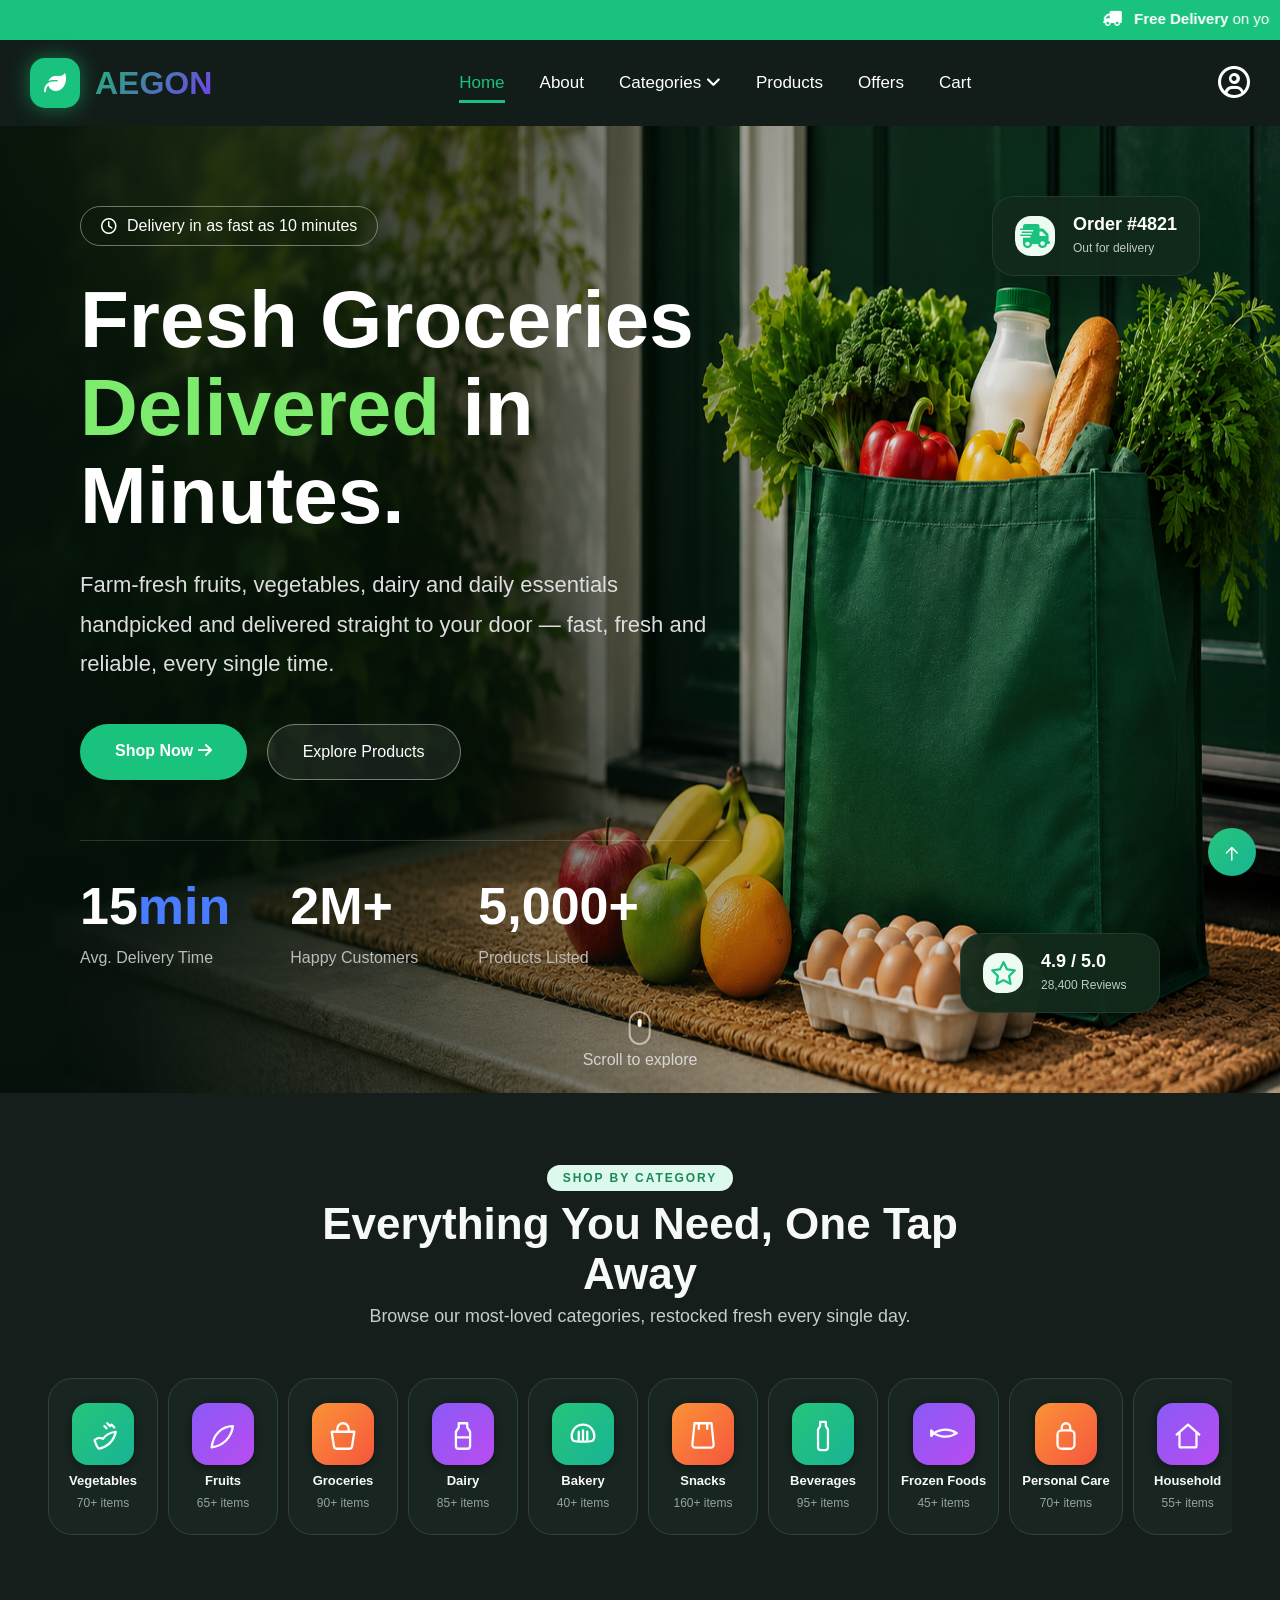
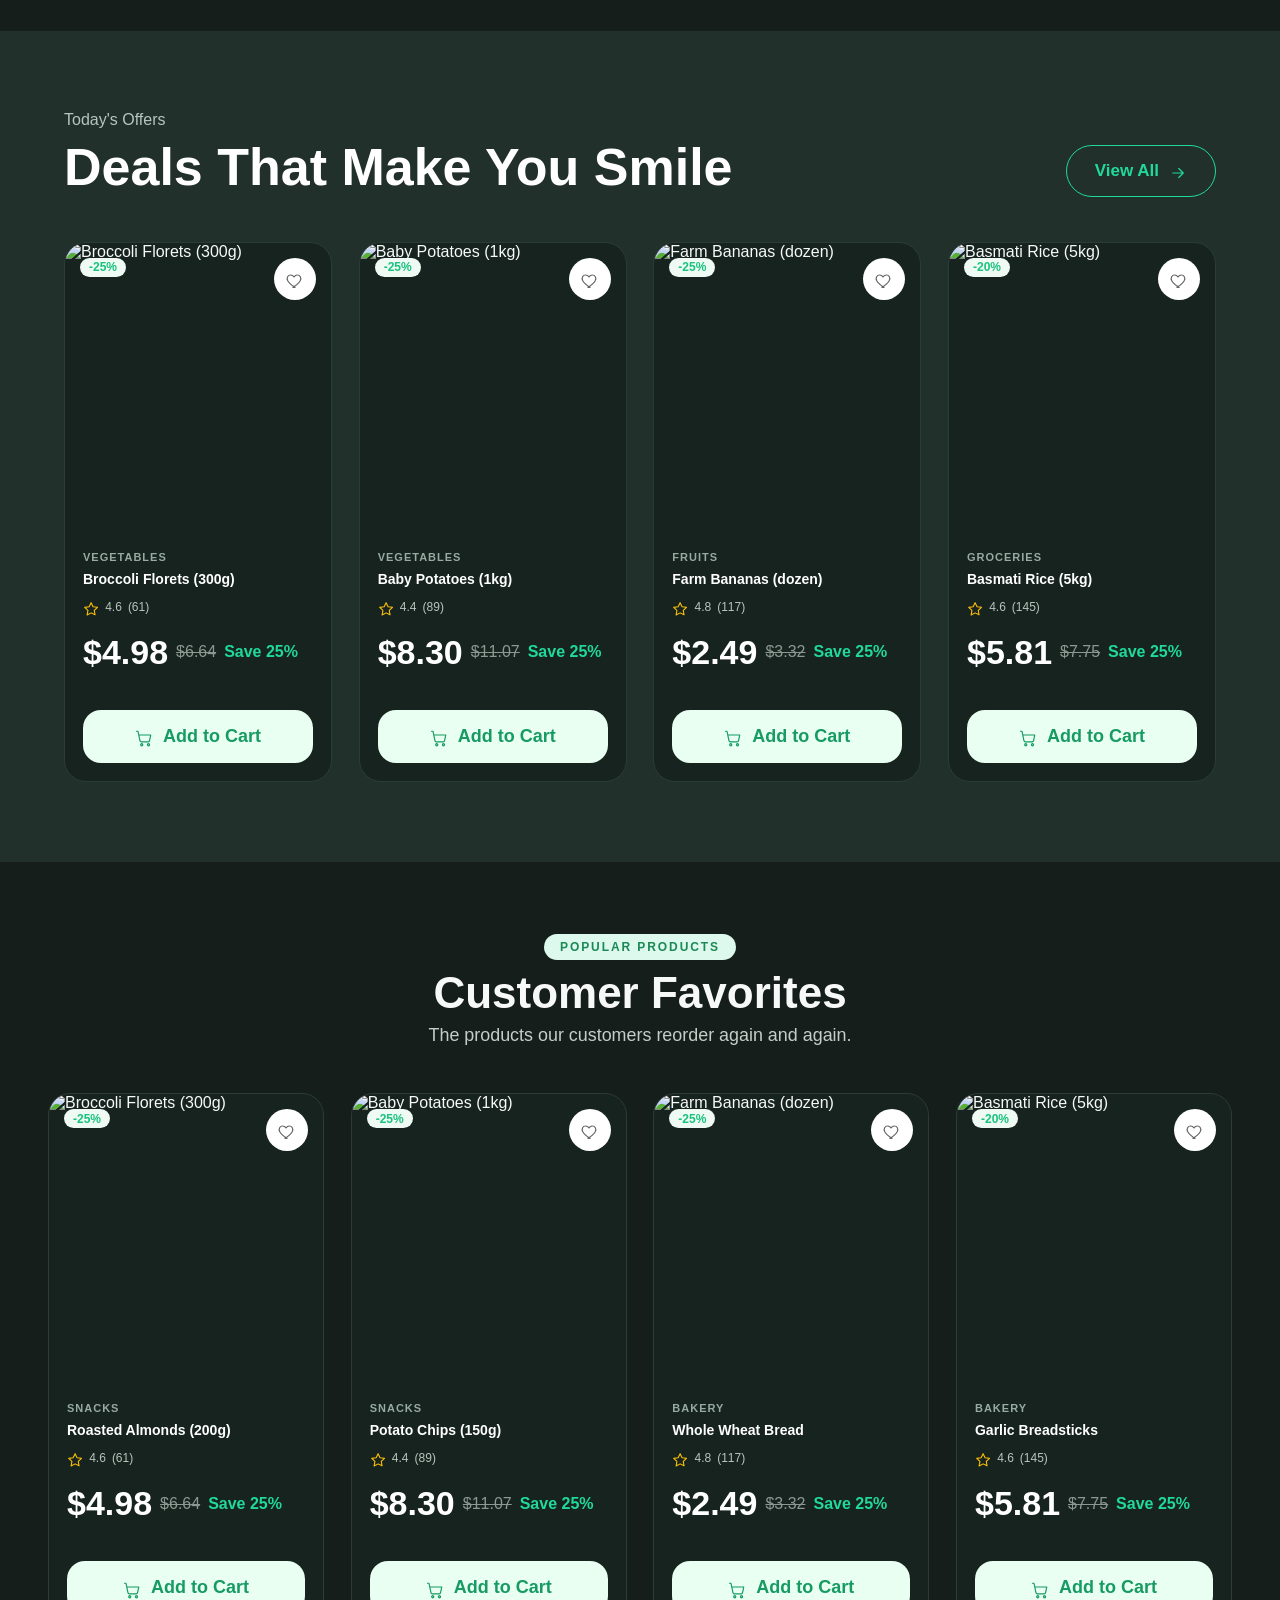
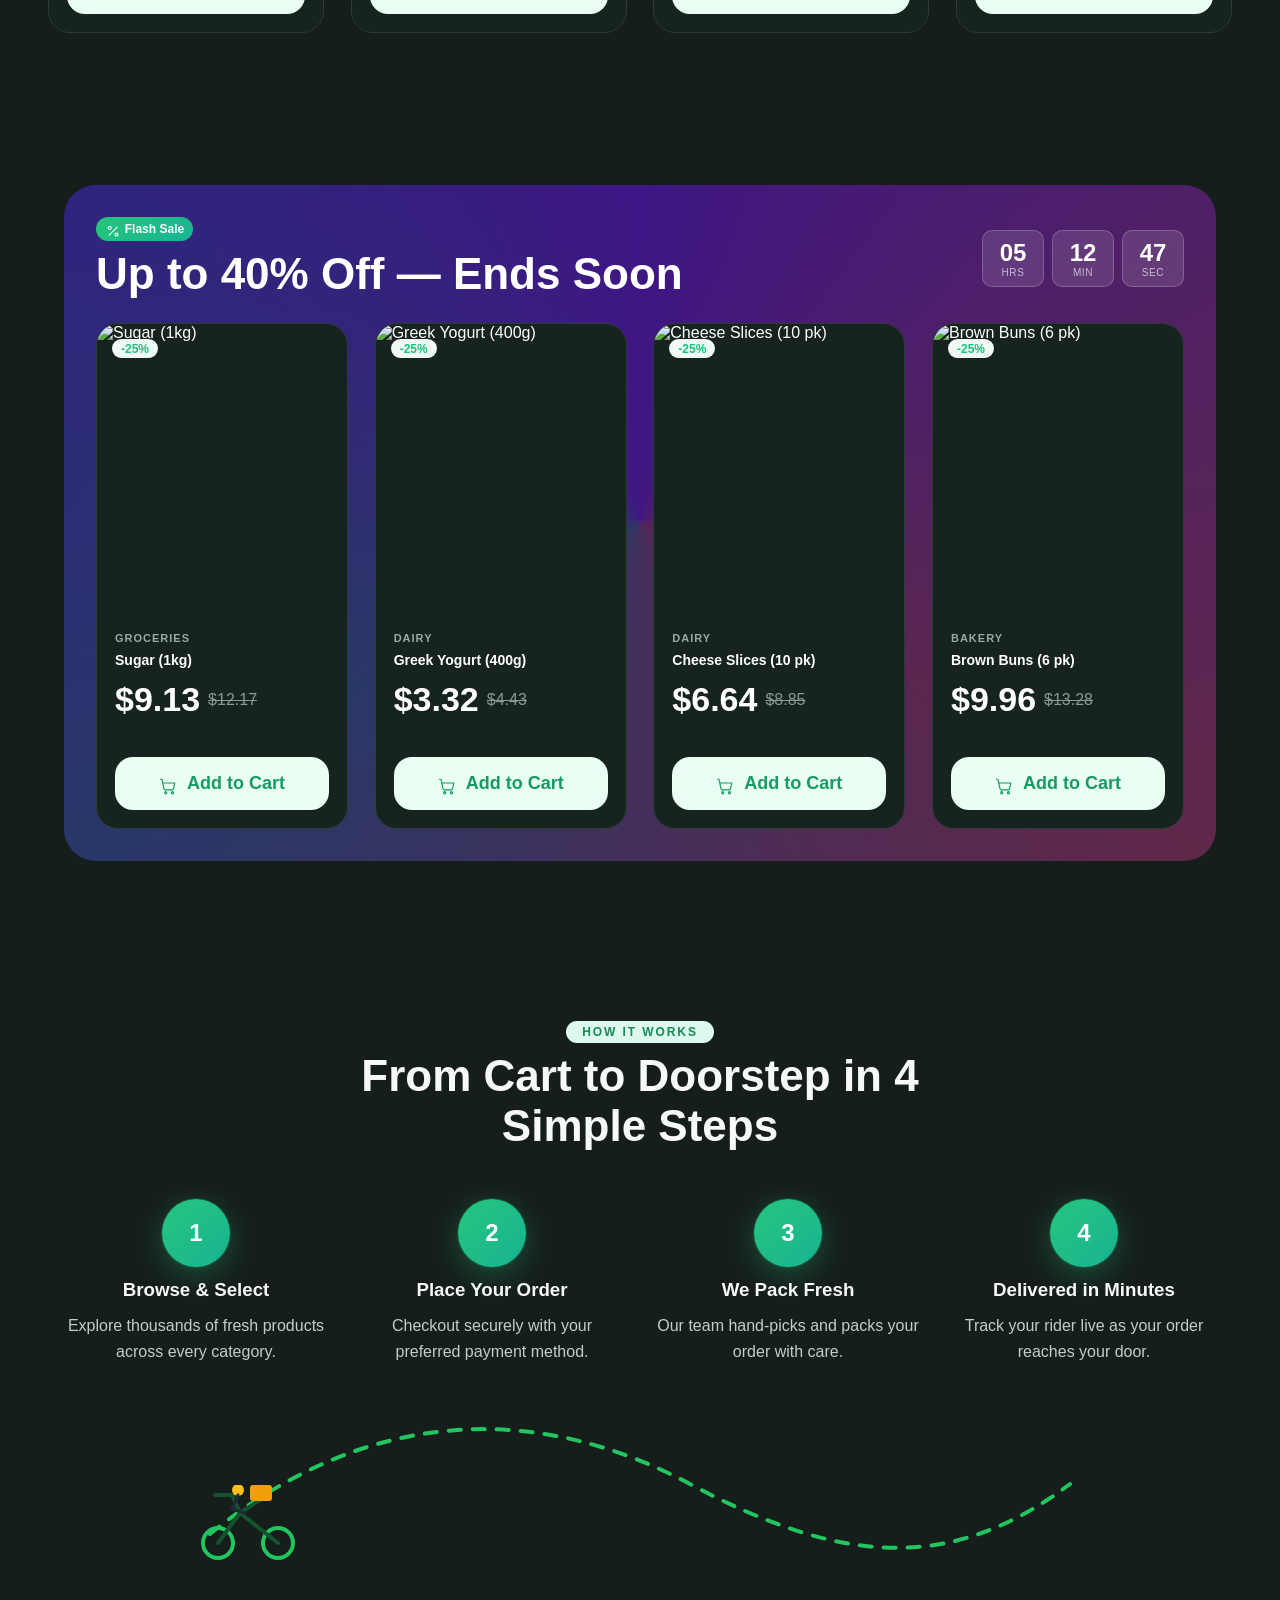
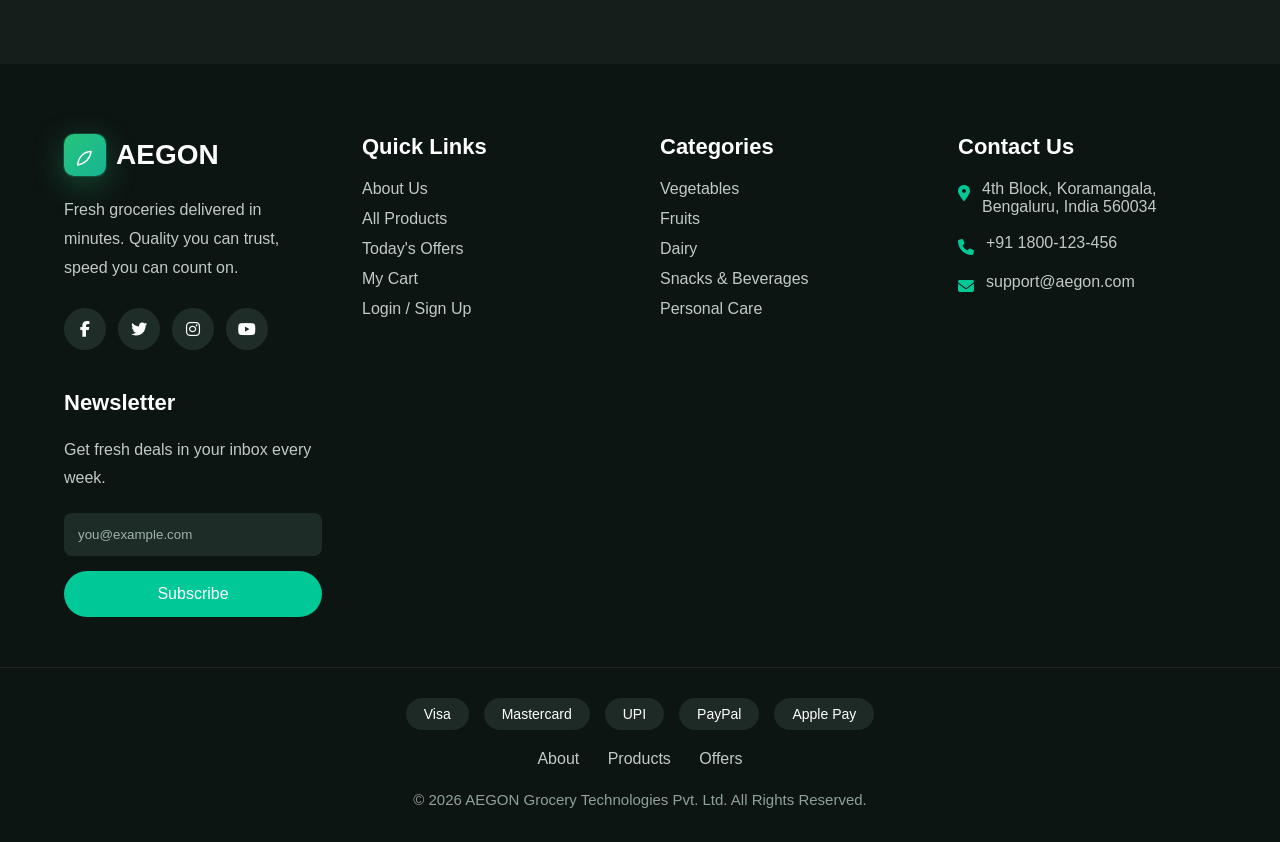
==== commit d0236e7c: "added html page" ====
--- a/html/index.html
+++ b/html/index.html
@@ -77,7 +77,7 @@
             <nav>
                 <ul>
                     <li><a class="active" href="#">Home</a></li>
-                    <li><a href="#">About</a></li>
+                    <li><a href="../html/about.html">About</a></li>
 
                     <li class="dropdown">
                         <a href="#">
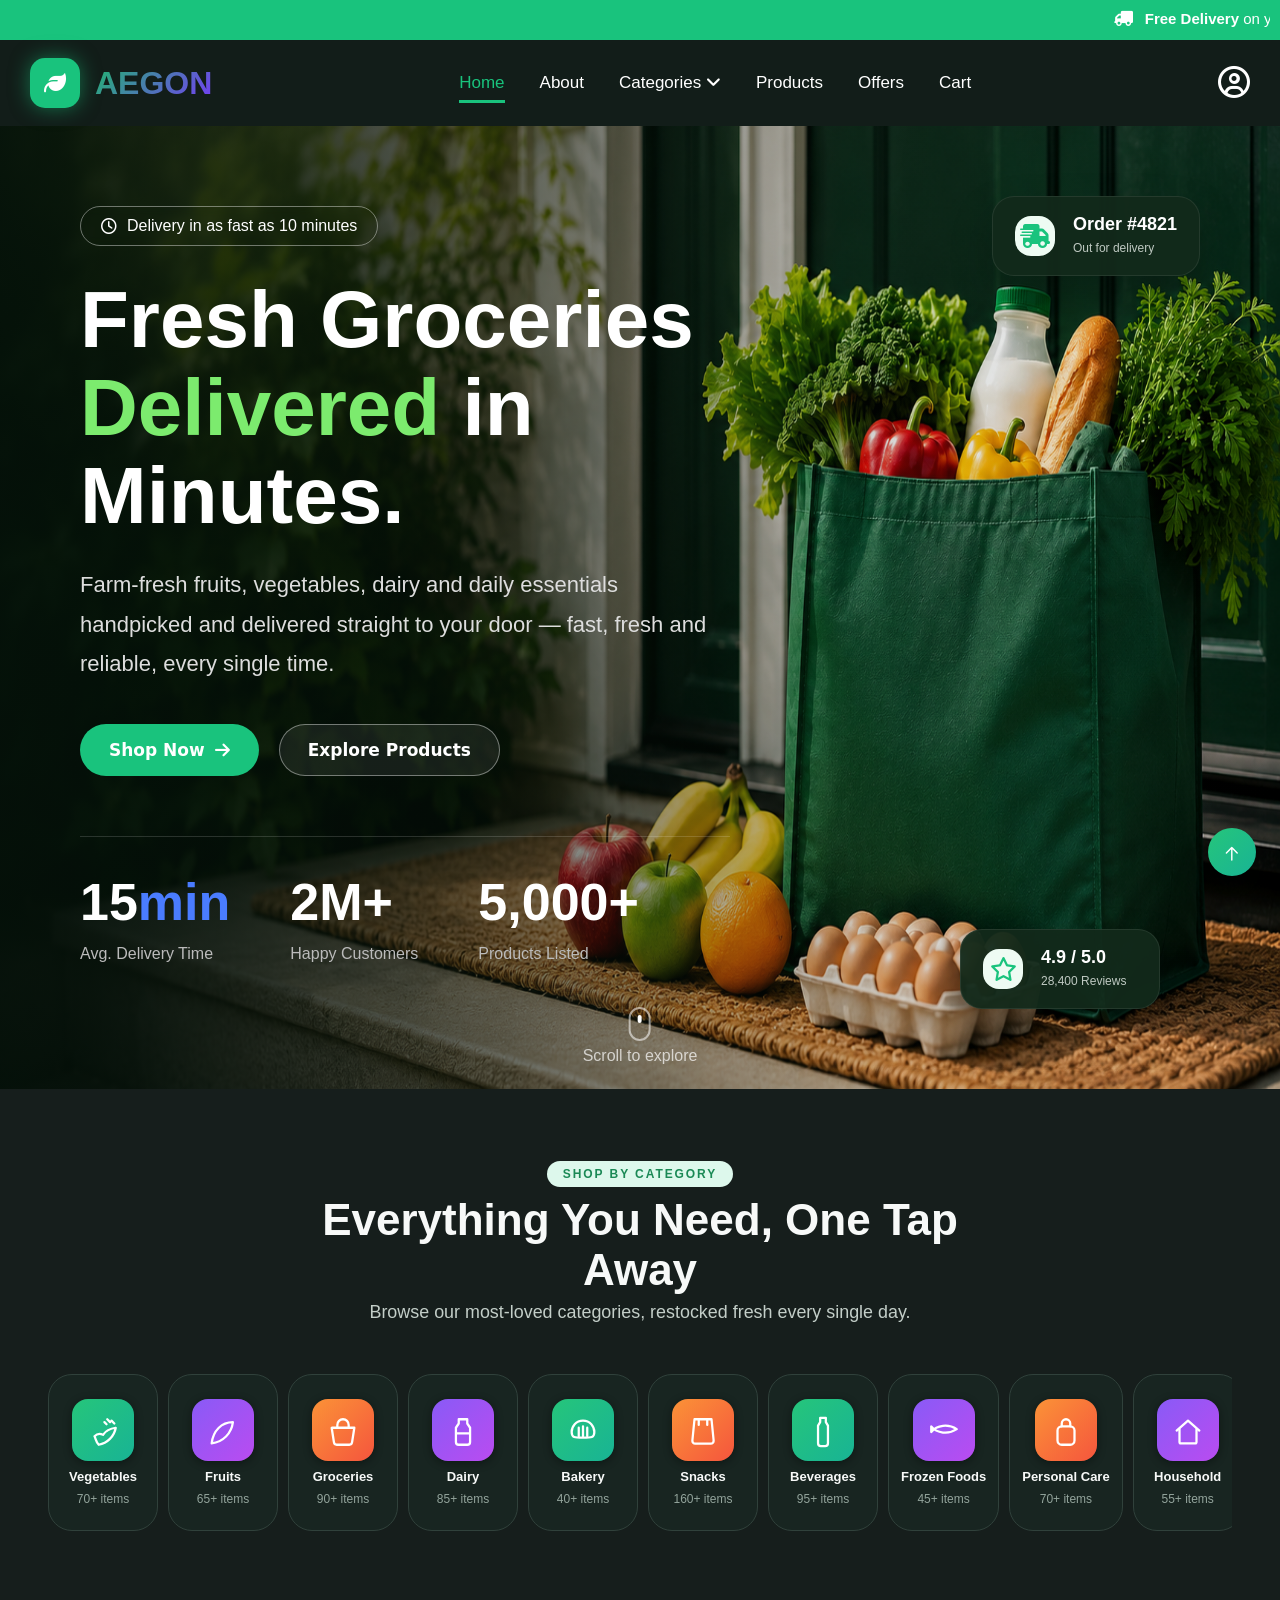
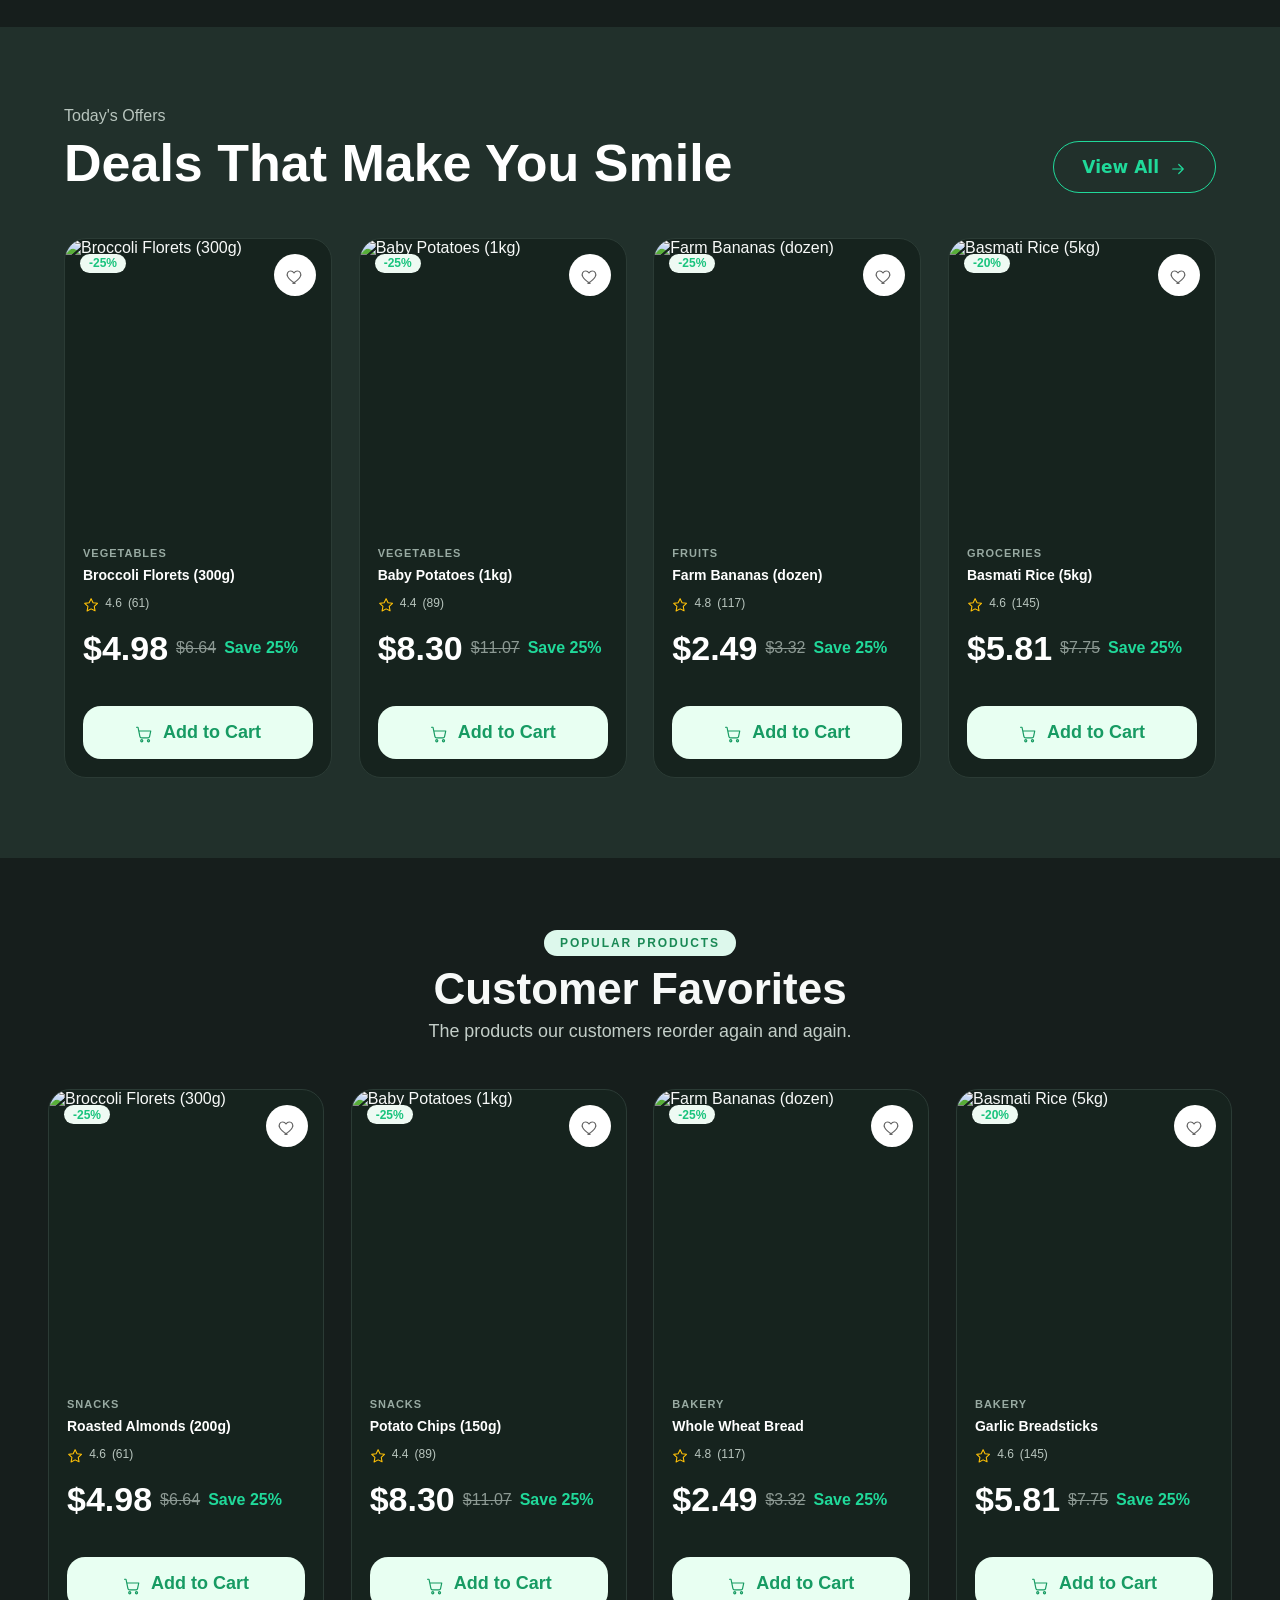
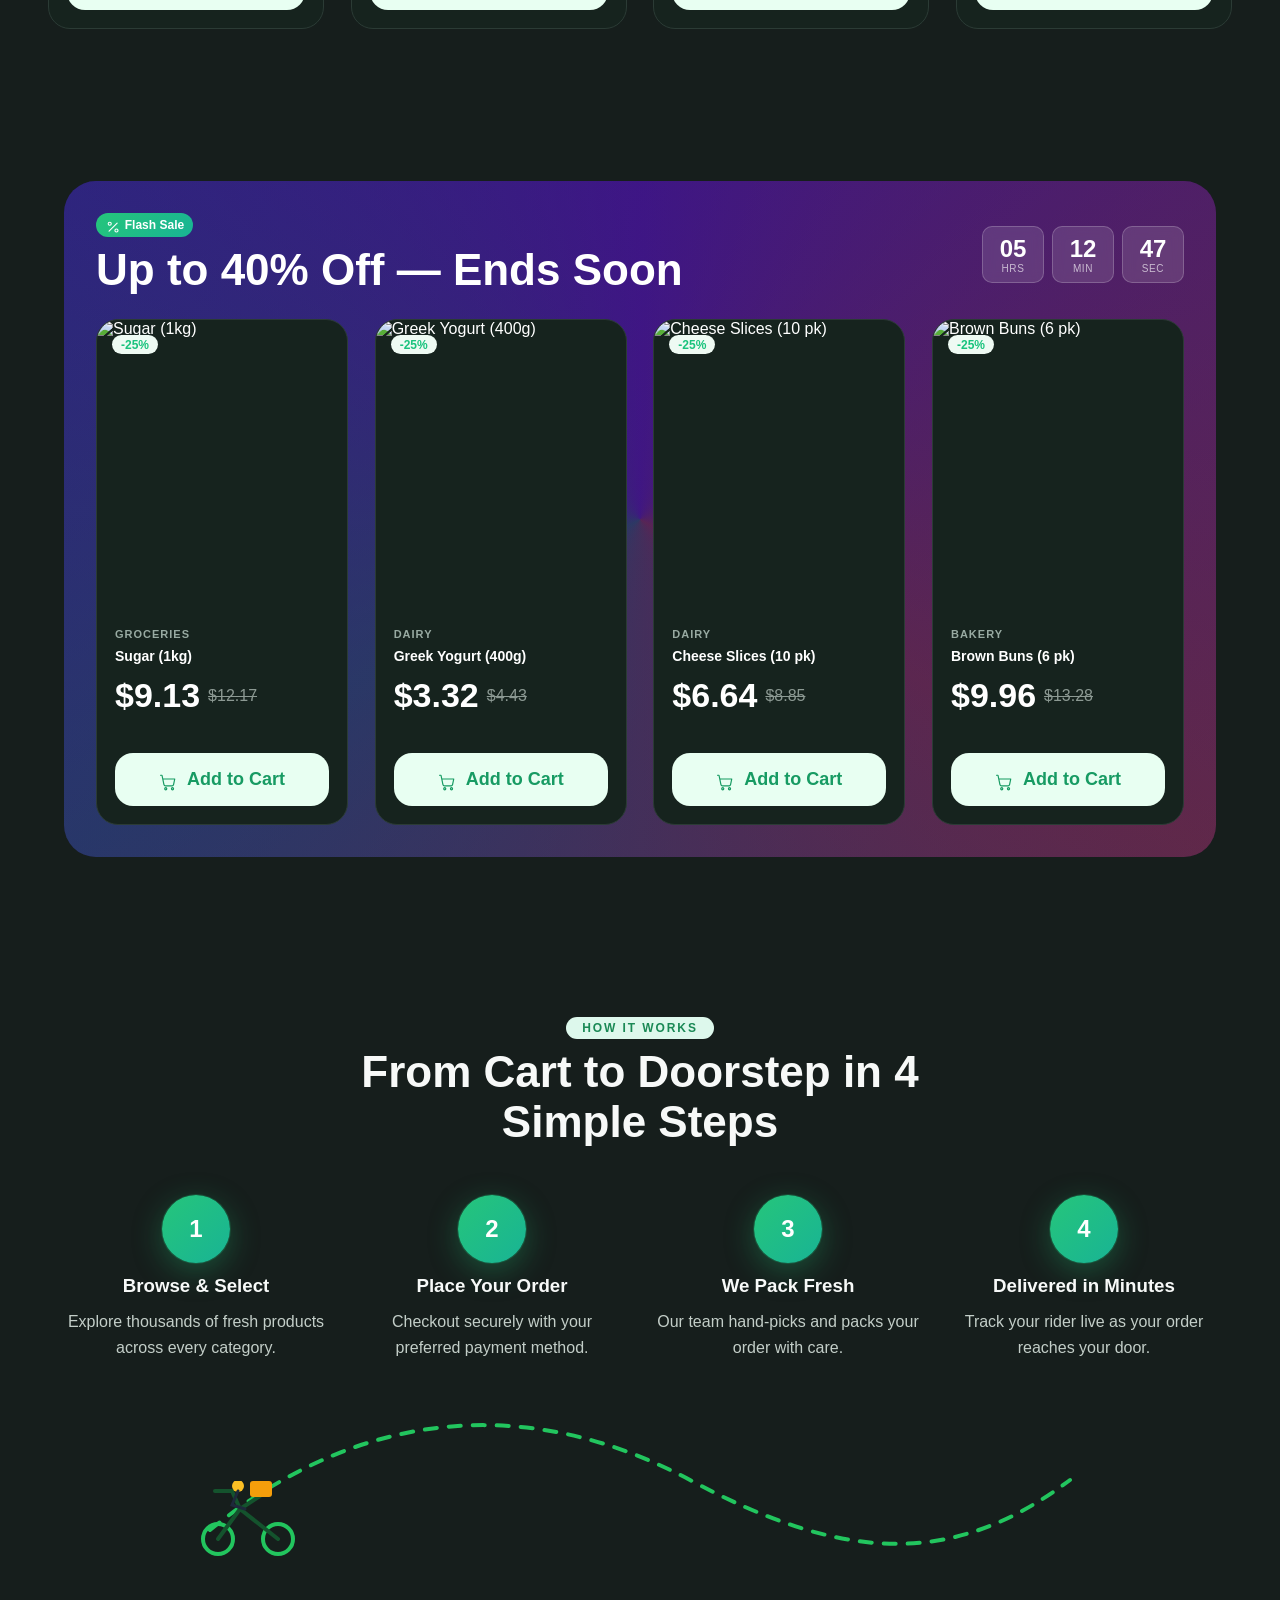
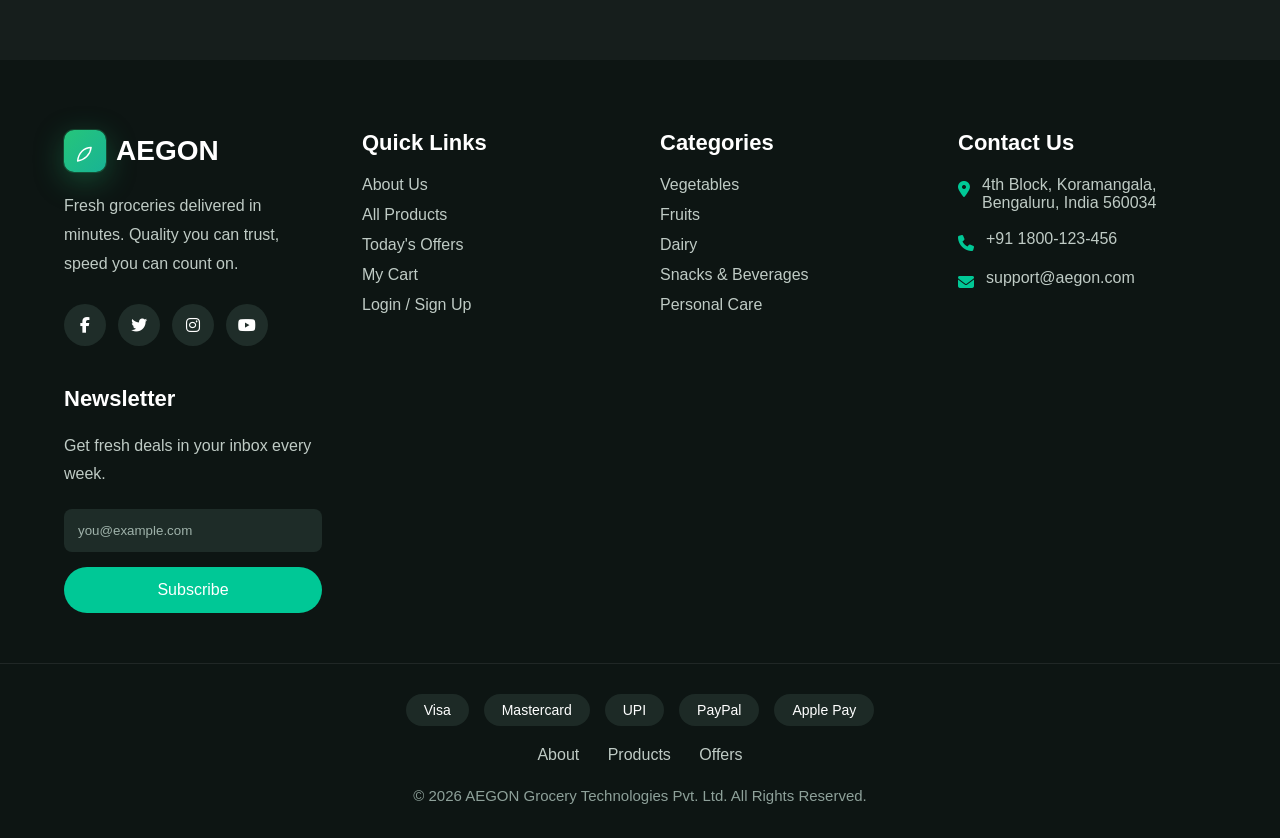
==== commit 37f26906: "added html and css pages" ====
--- a/html/index.html
+++ b/html/index.html
@@ -107,7 +107,7 @@
                         </div>
                     </li>
                     <li><a href="#">Products</a></li>
-                    <li><a href="#">Offers</a></li>
+                    <li><a href="../html/offer.html">Offers</a></li>
                     <li><a href="#">Cart</a></li>
                 </ul>
             </nav>
@@ -141,11 +141,11 @@
                 fast, fresh and reliable, every single time.
             </p>
             <div class="hero-buttons">
-                <a href="#" class="btn-primary">
+                <a href="#" class=" btn btn-primary">
                     Shop Now
                     <i class="fa-solid fa-arrow-right"></i>
                 </a>
-                <a href="#" class="btn-secondary">
+                <a href="#" class="btn btn-secondary">
                     Explore Products
                 </a>
             </div>
--- a/css/style.css
+++ b/css/style.css
@@ -17,6 +17,46 @@
 a{
     color: inherit;
     text-decoration: none;
+}
+
+.btn--primary {
+    background: linear-gradient(135deg, hsl(152, 68%, 46%) 0%, hsl(168, 76%, 40%) 100%);
+    color: white;
+    box-shadow: linear-gradient(135deg, hsl(152, 68%, 46%) 0%, hsl(168, 76%, 40%) 100%);
+}
+
+.btn {
+    position: relative;
+    display: inline-flex;
+    align-items: center;
+    justify-content: center;
+    gap: 0.5rem;
+    font-family: 'Manrope', 'Segoe UI', system-ui, sans-serif;
+    font-weight: 600;
+    font-size: 0.875rem;
+    letter-spacing: 0;
+    padding: 0.9rem 1.7rem;
+    border-radius:999px;
+    border: 1px solid transparent;
+    cursor: pointer;
+    overflow: hidden;
+    isolation: isolate;
+    white-space: nowrap;
+    transition: transform 280ms cubic-bezier(0.34, 1.56, 0.64, 1), box-shadow 280ms cubic-bezier(0.4, 0, 0.2, 1), background-color 280ms cubic-bezier(0.4, 0, 0.2, 1), color 280ms cubic-bezier(0.4, 0, 0.2, 1), border-color 280ms cubic-bezier(0.4, 0, 0.2, 1);
+}
+
+.btn::after
+ {
+    content: '';
+    position: absolute;
+    inset: 0;
+    z-index: 1;
+    background: linear-gradient(115deg, transparent 20%, hsla(0, 0%, 100%, 0.35) 50%, transparent 80%);
+    transform: translateX(-120%);
+    transition: transform 480ms cubic-bezier(0.4, 0, 0.2, 1);
+}
+.btn:hover::after {
+    transform: translateX(120%);
 }
 /* announcement */
 .announcement {
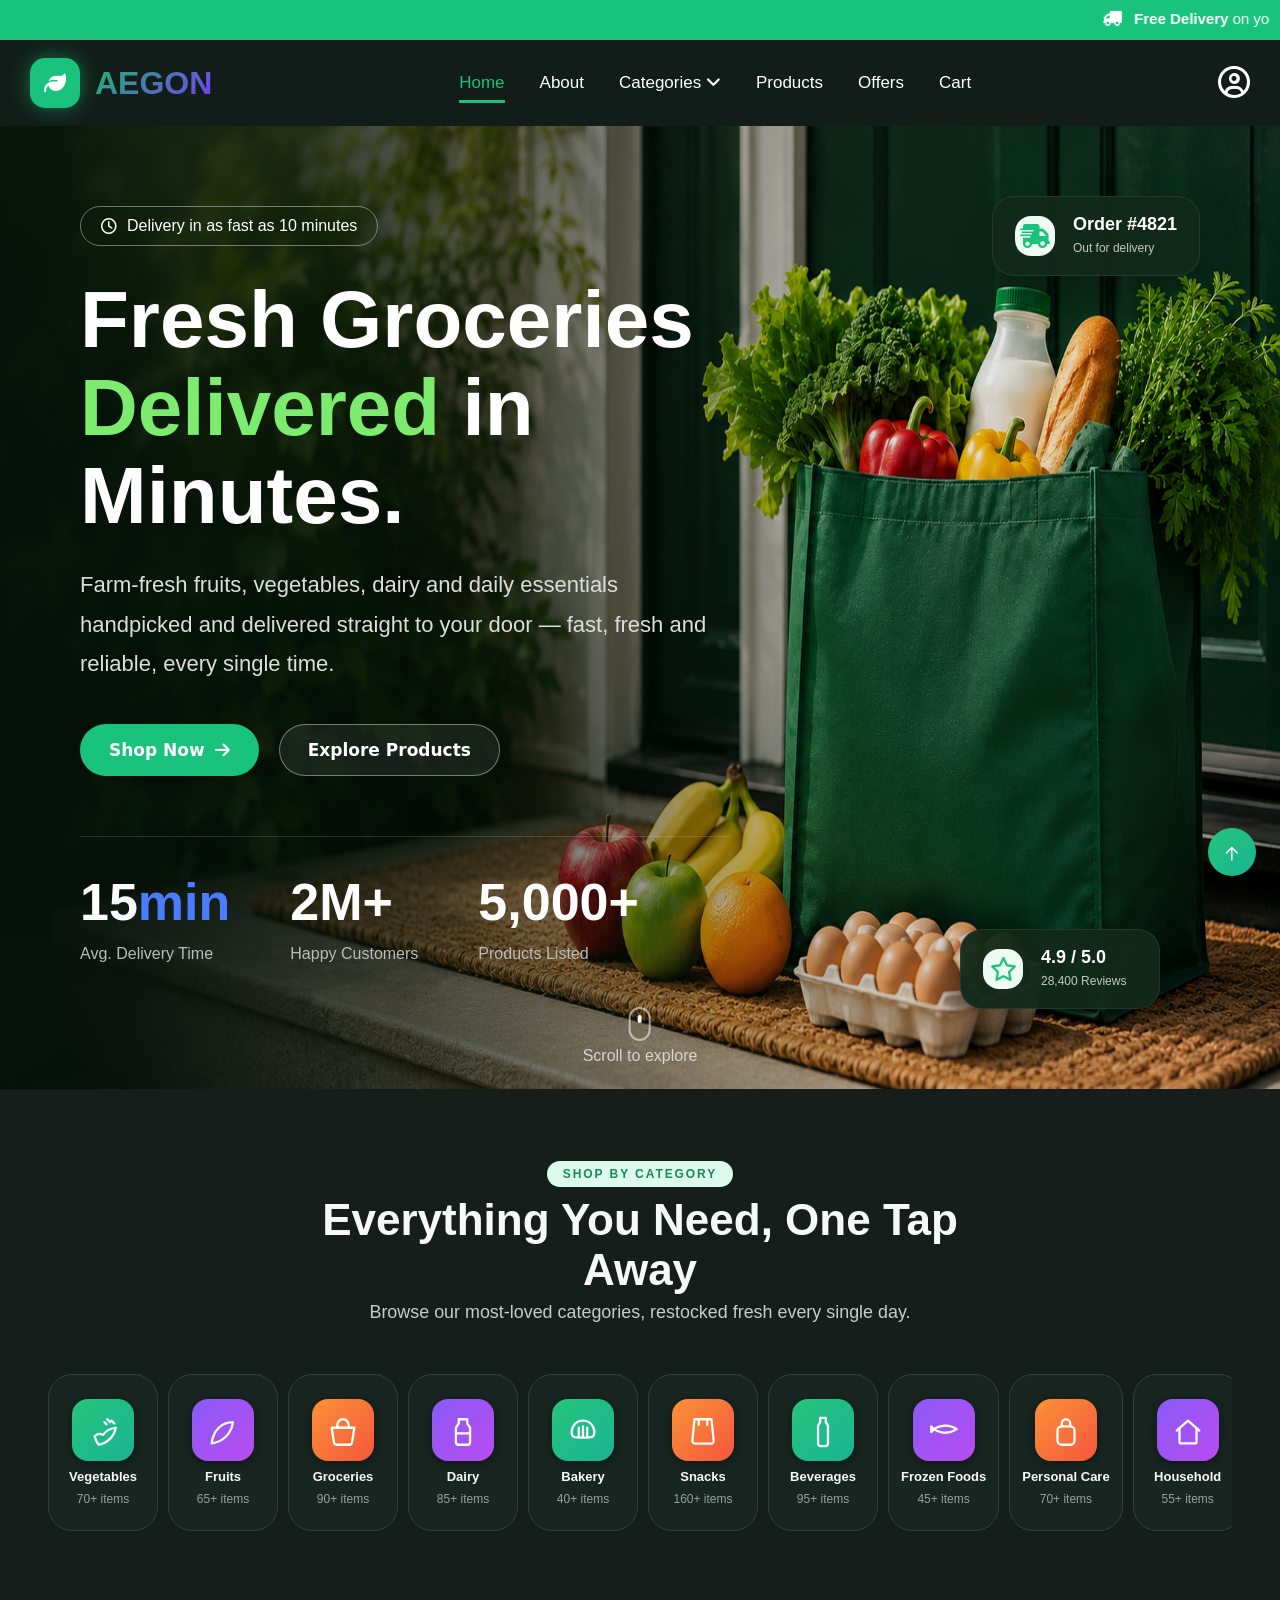
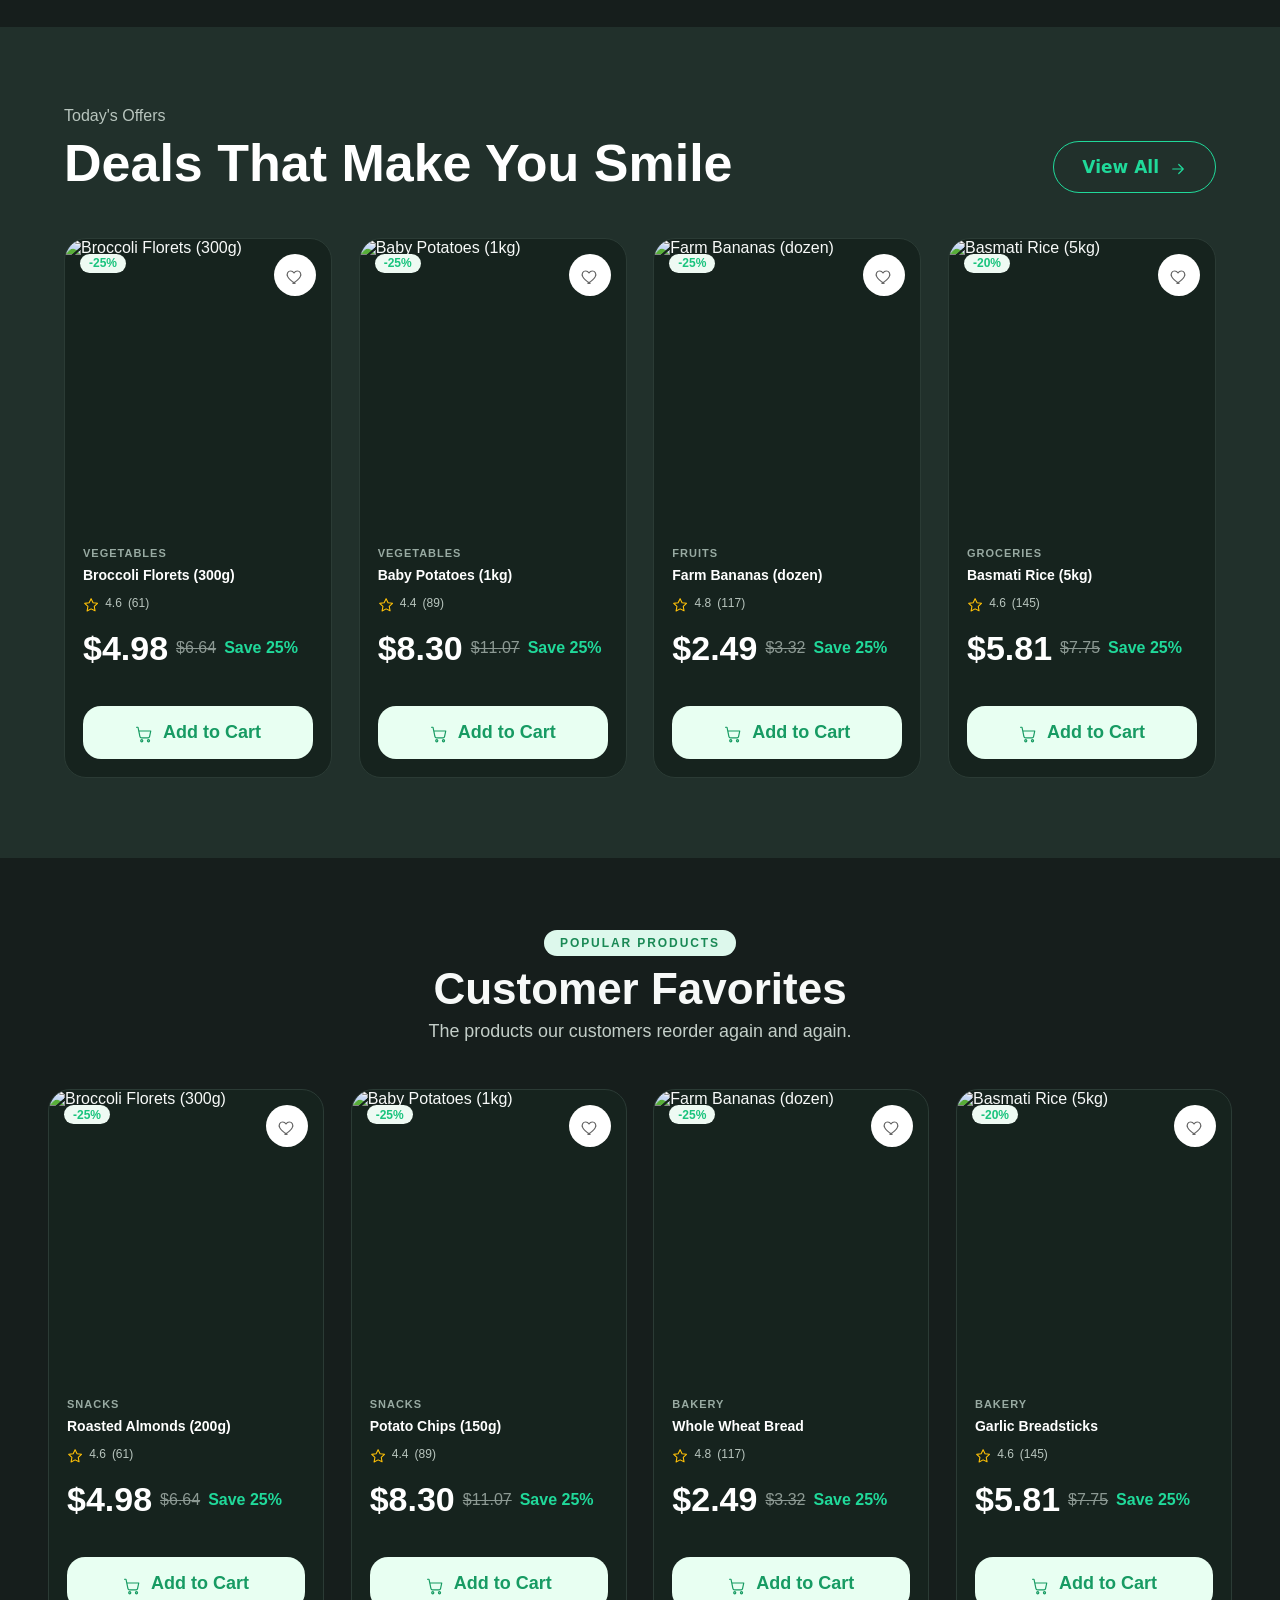
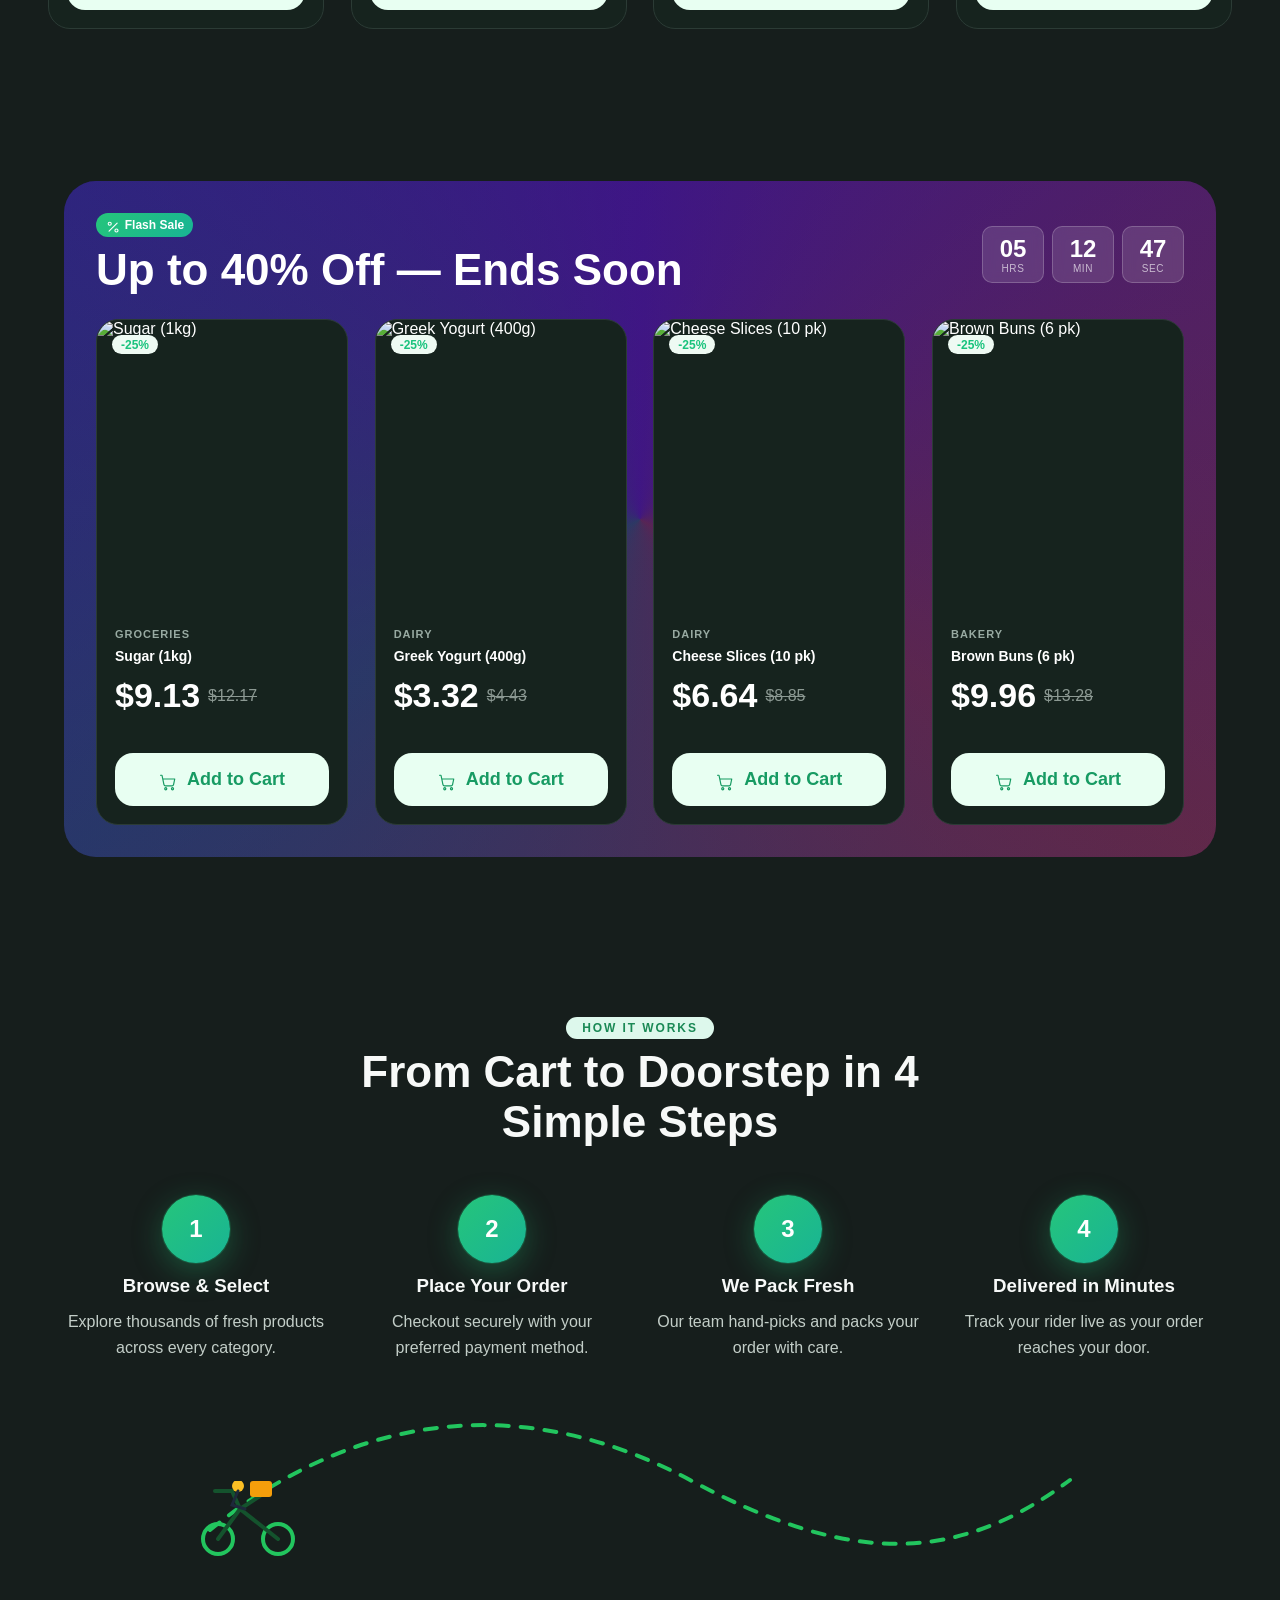
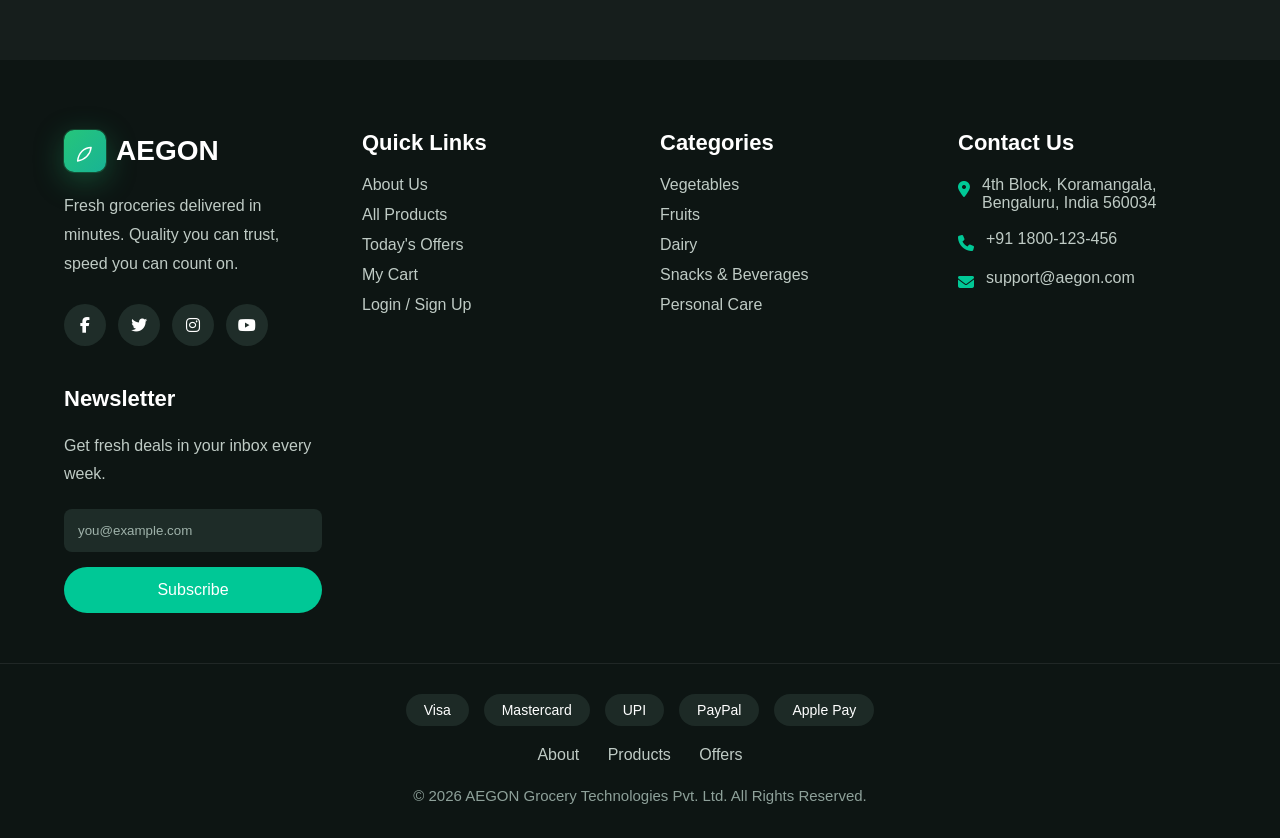
==== commit a15cab95: "added html page" ====
--- a/html/index.html
+++ b/html/index.html
@@ -115,8 +115,8 @@
             <div class="profile">
                 <i class="fa-regular fa-circle-user"></i>
                 <div class="profile-menu">
-                    <a href="#">Login</a>
-                    <a href="#">Sign Up</a>
+                    <a href="../html/login.html">Login</a>
+                    <a href="../html/signup.html">Sign Up</a>
                 </div>
             </div>
         </div>
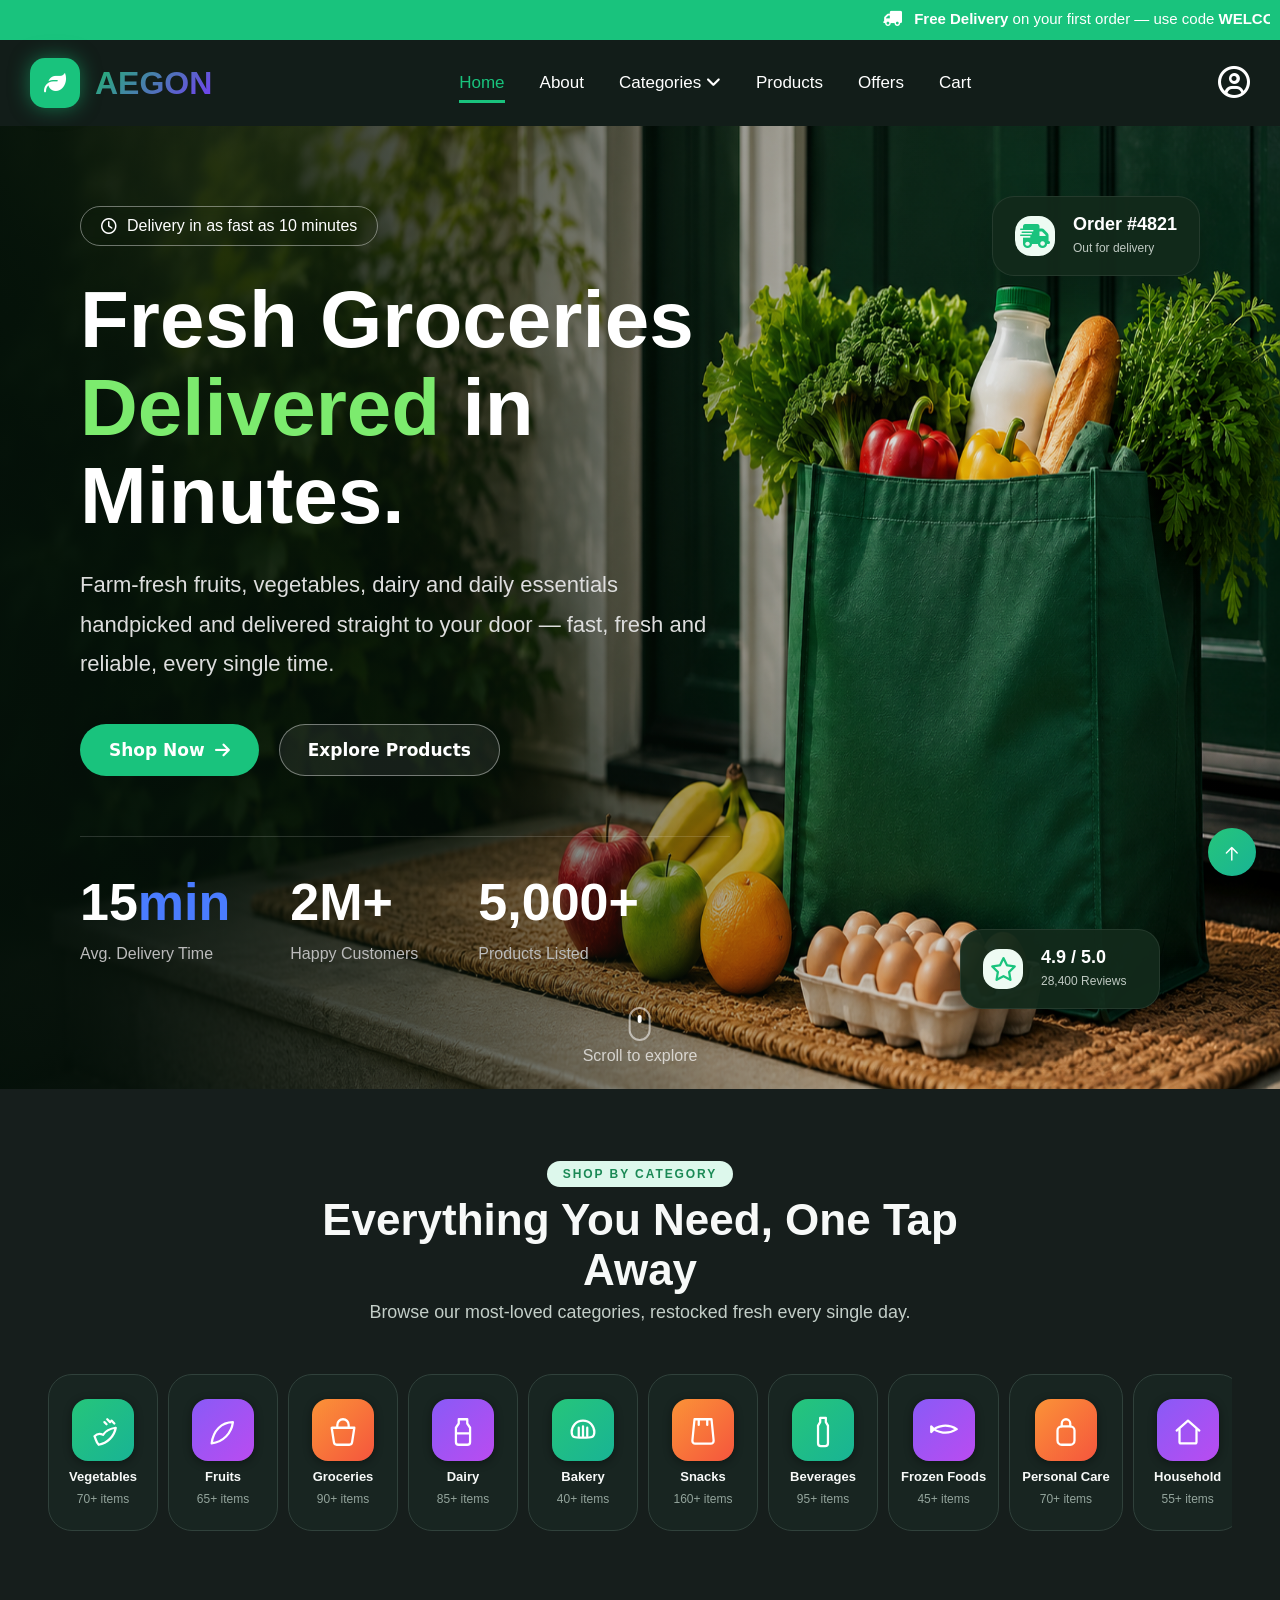
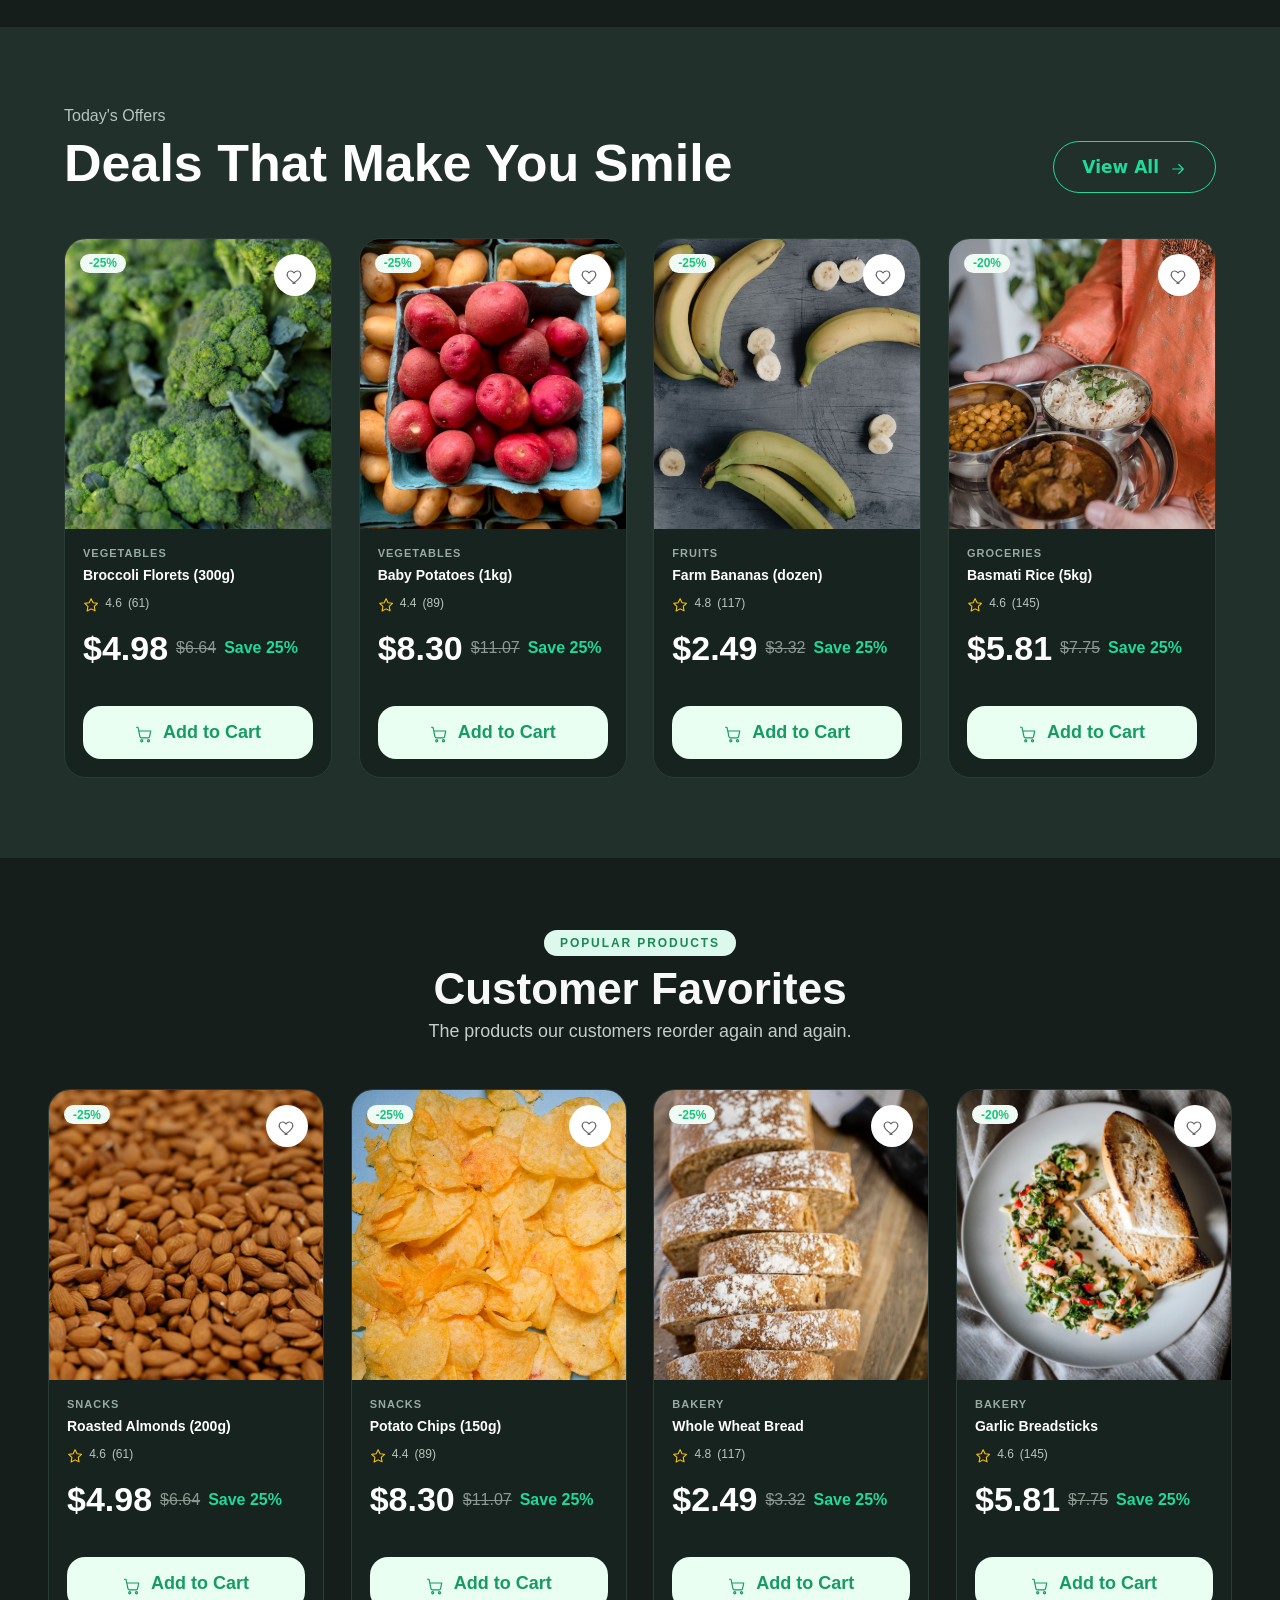
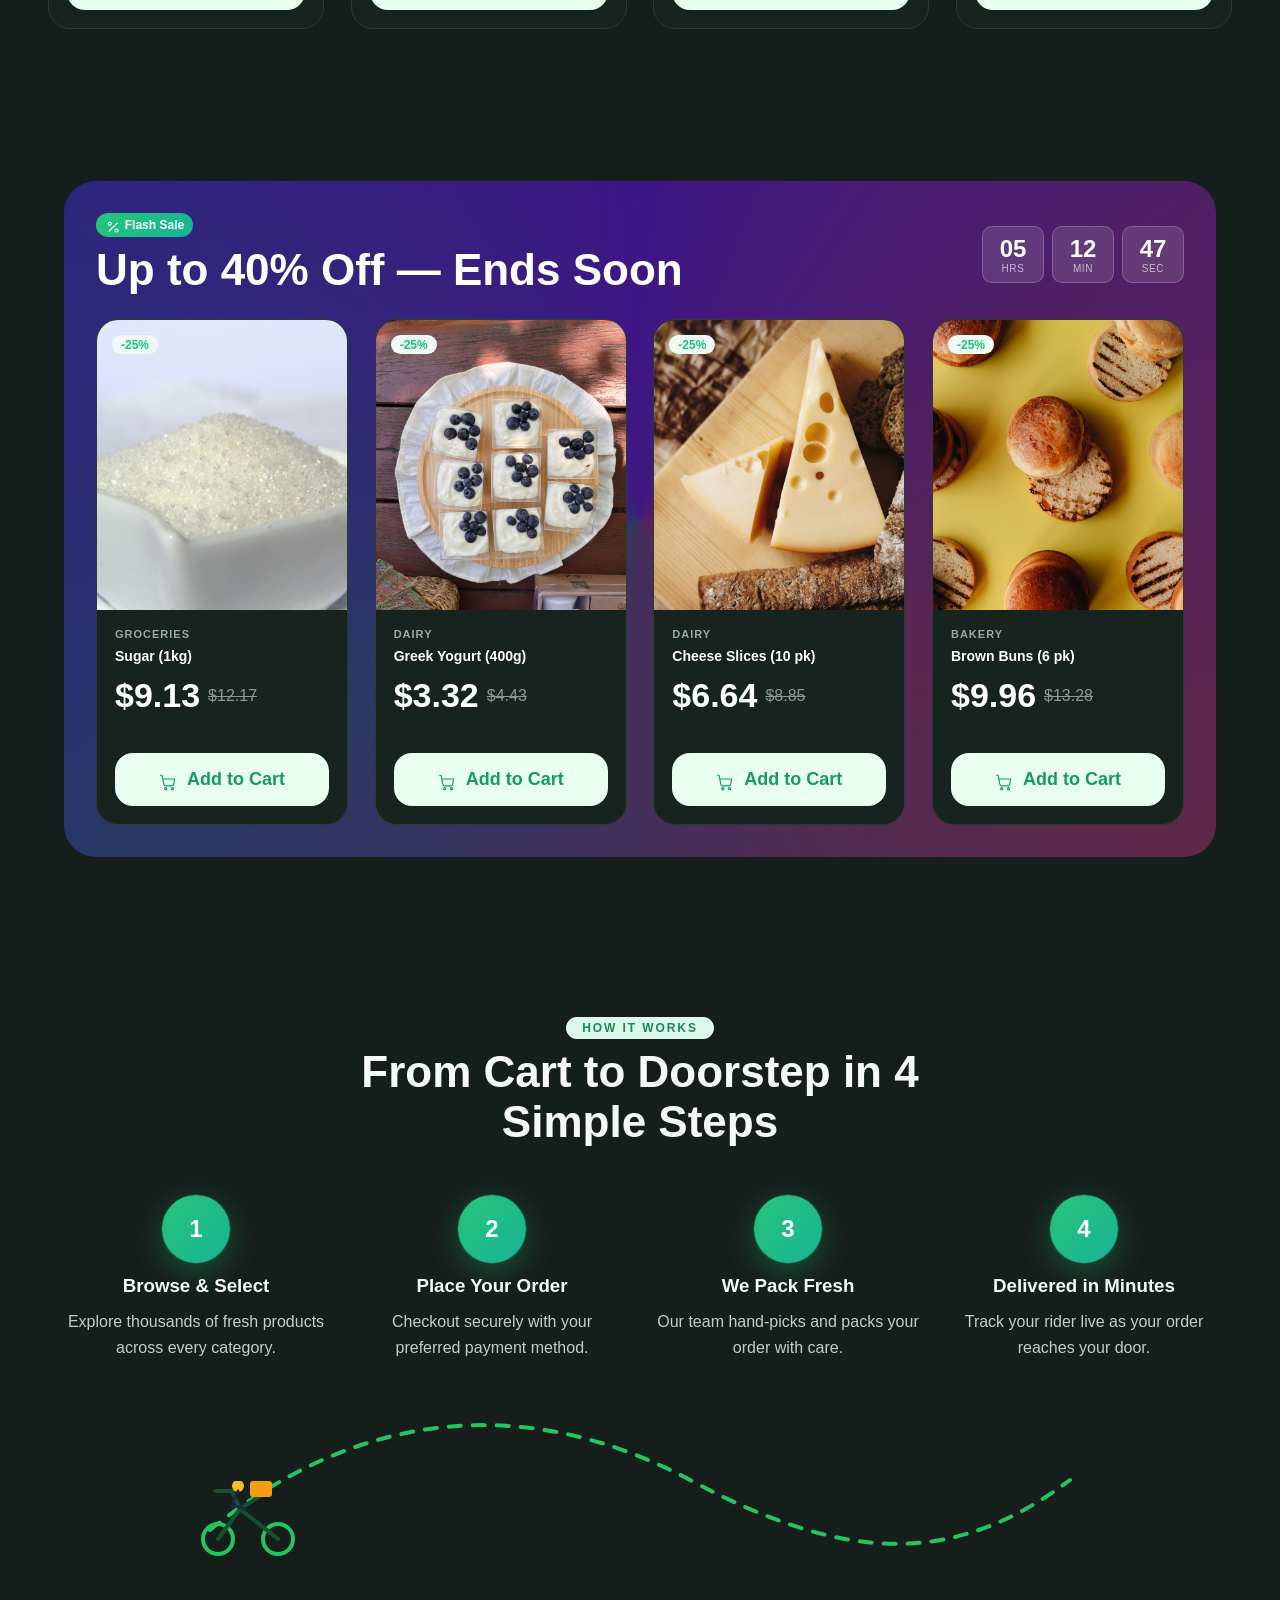
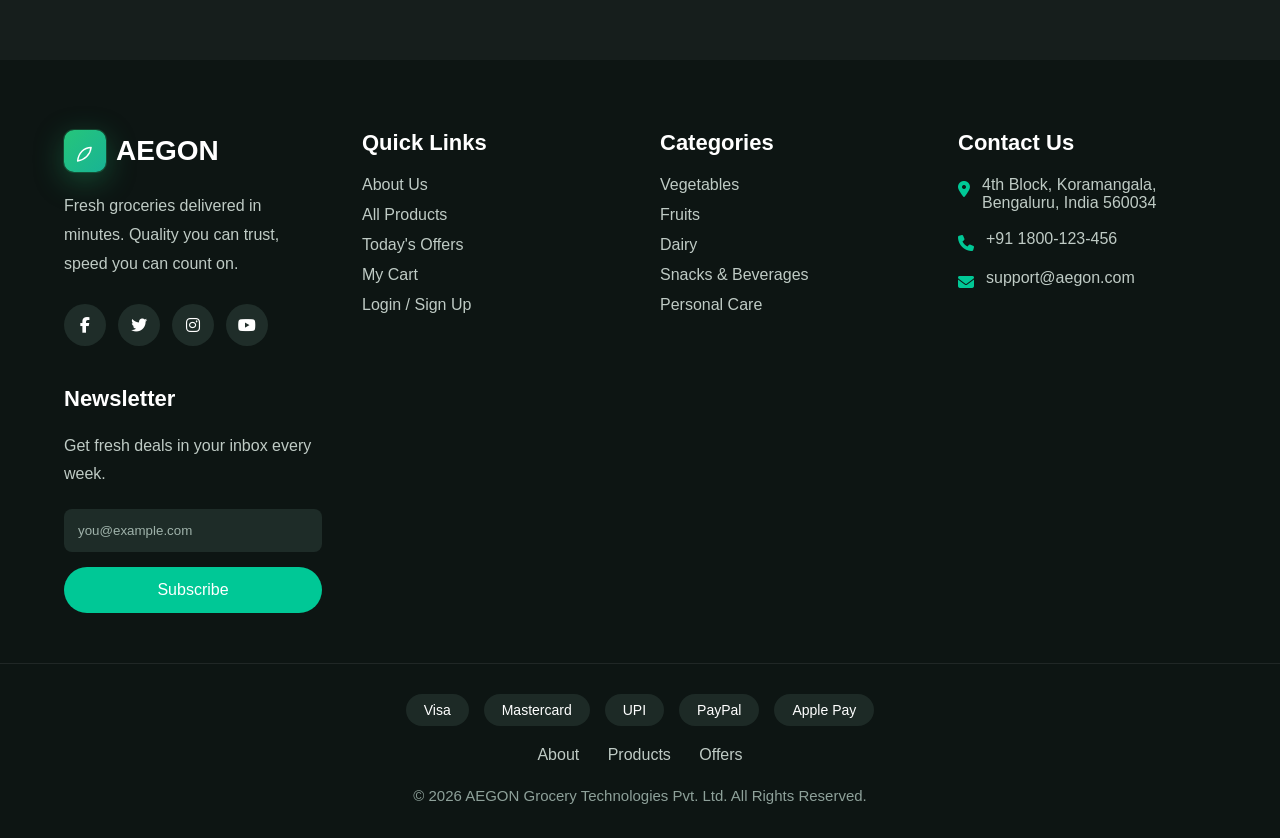
==== commit 2c36cbaf: "added functionality" ====
--- a/html/index.html
+++ b/html/index.html
@@ -1,1011 +1,1016 @@
-<!DOCTYPE html>
-<html lang="en">
-
-<head>
-    <meta charset="UTF-8">
-    <meta name="viewport" content="width=device-width, initial-scale=1.0">
-    <link rel="shortcut icon" href="../Assets/favicon.svg" type="image/x-icon">
-    <title>AEGON | Fresh Groceries Delivered in Minutes</title>
-    <link rel="stylesheet" href="https://cdnjs.cloudflare.com/ajax/libs/font-awesome/6.7.2/css/all.min.css">
-    <link rel="stylesheet" href="../css/style.css">
-</head>
-
-<svg style="position:absolute; width:0; height:0; overflow:hidden;">
-    <defs>
-      <symbol id="icon-location" viewBox="0 0 24 24"><path d="M12 21s7-7.2 7-12a7 7 0 1 0-14 0c0 4.8 7 12 7 12Z"/><circle cx="12" cy="9" r="2.5"/></symbol>
-      <symbol id="icon-chevron-down" viewBox="0 0 24 24"><path d="M6 9l6 6 6-6"/></symbol>
-      <symbol id="icon-search" viewBox="0 0 24 24"><circle cx="11" cy="11" r="7"/><path d="M21 21l-4.3-4.3"/></symbol>
-      <symbol id="icon-heart" viewBox="0 0 24 24"><path d="M12 20.5s-7.5-4.6-9.8-9.2C.6 7.8 2.4 4 6.2 4c2.1 0 3.6 1.2 4.5 2.6C11.5 5.2 13 4 15.1 4c3.8 0 5.6 3.8 4 7.3-2.3 4.6-9.8 9.2-9.8 9.2Z"/></symbol>
-      <symbol id="icon-cart" viewBox="0 0 24 24"><circle cx="9" cy="21" r="1.4"/><circle cx="18" cy="21" r="1.4"/><path d="M2 3h2l2.6 12.6a2 2 0 0 0 2 1.6h8.8a2 2 0 0 0 2-1.6L21 8H6"/></symbol>
-      <symbol id="icon-user" viewBox="0 0 24 24"><circle cx="12" cy="8" r="4"/><path d="M4 21c1.5-4.5 5-6 8-6s6.5 1.5 8 6"/></symbol>
-      <symbol id="icon-star" viewBox="0 0 24 24"><path d="M12 2.5l2.9 6 6.6.8-4.8 4.6 1.2 6.6L12 17.6l-5.9 3 1.2-6.6-4.8-4.6 6.6-.8Z"/></symbol>
-      <symbol id="icon-menu" viewBox="0 0 24 24"><path d="M3 6h18M3 12h18M3 18h18"/></symbol>
-      <symbol id="icon-close" viewBox="0 0 24 24"><path d="M6 6l12 12M18 6L6 18"/></symbol>
-      <symbol id="icon-check" viewBox="0 0 24 24"><path d="M5 13l4 4L19 7"/></symbol>
-      <symbol id="icon-truck" viewBox="0 0 24 24"><path d="M2 7h11v9H2z"/><path d="M13 10h4l4 3v3h-8z"/><circle cx="7" cy="18" r="1.6"/><circle cx="17.5" cy="18" r="1.6"/></symbol>
-      <symbol id="icon-shield" viewBox="0 0 24 24"><path d="M12 3l7 3v5c0 5-3 8.5-7 10-4-1.5-7-5-7-10V6Z"/><path d="M9 12l2 2 4-4"/></symbol>
-      <symbol id="icon-tag" viewBox="0 0 24 24"><path d="M12 3h6a2 2 0 0 1 2 2v6l-9 9-8-8 9-9Z"/><circle cx="15" cy="7" r="1.4"/></symbol>
-      <symbol id="icon-headset" viewBox="0 0 24 24"><path d="M4 13v-1a8 8 0 0 1 16 0v1"/><rect x="2.5" y="13" width="4" height="6" rx="1.5"/><rect x="17.5" y="13" width="4" height="6" rx="1.5"/><path d="M20 19a4 4 0 0 1-4 3h-2"/></symbol>
-      <symbol id="icon-instagram" viewBox="0 0 24 24"><rect x="3" y="3" width="18" height="18" rx="5"/><circle cx="12" cy="12" r="4"/><circle cx="17.3" cy="6.7" r="1"/></symbol>
-      <symbol id="icon-facebook" viewBox="0 0 24 24"><path d="M14 9h3V5h-3a4 4 0 0 0-4 4v2H7v4h3v6h4v-6h3l1-4h-4v-2c0-.6.4-1 1-1Z"/></symbol>
-      <symbol id="icon-twitter" viewBox="0 0 24 24"><path d="M21 5.5c-.8.4-1.6.6-2.5.8a4.3 4.3 0 0 0-7.3 3.9A12.2 12.2 0 0 1 2.5 4.9a4.3 4.3 0 0 0 1.3 5.7c-.7 0-1.4-.2-2-.5v.1a4.3 4.3 0 0 0 3.4 4.2c-.6.2-1.3.2-2 .1a4.3 4.3 0 0 0 4 3A8.6 8.6 0 0 1 1 19.5 12.2 12.2 0 0 0 7.6 21.5c7.9 0 12.3-6.6 12.3-12.3v-.6c.8-.6 1.6-1.4 2.1-2.3Z"/></symbol>
-      <symbol id="icon-youtube" viewBox="0 0 24 24"><rect x="2" y="5" width="20" height="14" rx="4"/><path d="M10 9l6 3-6 3Z"/></symbol>
-      <symbol id="icon-apple" viewBox="0 0 24 24"><path d="M16.4 2.4c.1 1-.3 2-.9 2.7-.6.7-1.6 1.3-2.6 1.2-.1-1 .4-2 1-2.7.6-.7 1.6-1.2 2.5-1.2ZM19.8 17c-.5 1.1-.8 1.6-1.4 2.6-.9 1.4-2.2 3.1-3.7 3.1-1.4 0-1.7-.9-3.5-.9-1.8 0-2.2.9-3.5.9-1.5 0-2.7-1.5-3.6-2.9C2 16.9 1.5 12.6 3.3 10c1.1-1.6 2.7-2.6 4.2-2.6 1.5 0 2.4.9 3.6.9 1.2 0 1.9-.9 3.6-.9 1.3 0 2.7.7 3.7 1.9-3.3 1.8-2.7 6.4 1.4 7.7Z"/></symbol>
-      <symbol id="icon-play" viewBox="0 0 24 24"><path d="M5 3.5v17l14-8.5Z"/></symbol>
-      <symbol id="icon-arrow-right" viewBox="0 0 24 24"><path d="M5 12h14M13 6l6 6-6 6"/></symbol>
-      <symbol id="icon-leaf" viewBox="0 0 24 24"><path d="M4 20c8-1 14-7 15-15C11 5 5 11 4 20Z"/></symbol>
-      <symbol id="icon-clock" viewBox="0 0 24 24"><circle cx="12" cy="12" r="9"/><path d="M12 7v5l3.5 2"/></symbol>
-      <symbol id="icon-percent" viewBox="0 0 24 24"><circle cx="7" cy="7" r="2.3"/><circle cx="17" cy="17" r="2.3"/><path d="M18 6L6 18"/></symbol>
-      <symbol id="icon-basket" viewBox="0 0 24 24"><path d="M4 9h16l-1.6 10.2a2 2 0 0 1-2 1.8H7.6a2 2 0 0 1-2-1.8Z"/><path d="M8 9V7a4 4 0 0 1 8 0v2"/></symbol>
-      <symbol id="icon-carrot" viewBox="0 0 24 24"><path d="M9 21c6-1 11-6 12-12-4 .5-7 2-9 5-2-1-4-1-6 1 1 2 1 4 3 6Z"/><path d="M15 3l2 2M18 4l2 2M13 5l1.5 1.5"/></symbol>
-      <symbol id="icon-milk" viewBox="0 0 24 24"><path d="M9 3h6v3l2 3v10a2 2 0 0 1-2 2H9a2 2 0 0 1-2-2V9l2-3Z"/><path d="M7.5 13h9"/></symbol>
-      <symbol id="icon-bread" viewBox="0 0 24 24"><path d="M4 12c0-4 3-8 8-8s8 4 8 8-2 4-8 4-8 0-8-4Z"/><path d="M9 9v6M12 8v7M15 9v6"/></symbol>
-      <symbol id="icon-chips" viewBox="0 0 24 24"><path d="M6 3h12l1.5 15a2 2 0 0 1-2 2.2H6.5a2 2 0 0 1-2-2.2Z"/><path d="M9 3v4M15 3v4"/></symbol>
-      <symbol id="icon-bottle" viewBox="0 0 24 24"><path d="M10 2h4v3l1.5 2.5V20a2 2 0 0 1-2 2h-3a2 2 0 0 1-2-2V7.5L10 5Z"/></symbol>
-      <symbol id="icon-soap" viewBox="0 0 24 24"><rect x="6" y="8" width="12" height="13" rx="3"/><path d="M9 8V6a3 3 0 0 1 6 0v2"/></symbol>
-      <symbol id="icon-home" viewBox="0 0 24 24"><path d="M4 11l8-7 8 7"/><path d="M6 10v9a1 1 0 0 0 1 1h10a1 1 0 0 0 1-1v-9"/></symbol>
-      <symbol id="icon-fish" viewBox="0 0 24 24"><path d="M3 12c4-5 12-6 18-2-6 4-14 3-18-2Z"/></symbol>
-      <symbol id="icon-mail" viewBox="0 0 24 24"><rect x="3" y="5" width="18" height="14" rx="2"/><path d="M4 6l8 7 8-7"/></symbol>
-      <symbol id="icon-phone" viewBox="0 0 24 24"><path d="M6 3h3l1.5 4-2 2a13 13 0 0 0 6.5 6.5l2-2 4 1.5v3a2 2 0 0 1-2.2 2C10.6 20.5 3.5 13.4 4 5.2A2 2 0 0 1 6 3Z"/></symbol>
-    </defs>
-  </svg>
-
-<body>
-    <div class="announcement">
-        <marquee>
-            <i class="fa-solid fa-truck fa-flip-horizontal"></i>
-            <strong>Free Delivery</strong>
-            on your first order —
-            use code
-            <strong>WELCOME50</strong>
-            for 50% OFF!
-        </marquee>
-    </div>
-
-    <header>
-        <div class="container">
-            <div class="logo">
-                <div class="logo-box">
-                    <i class="fa-solid fa-leaf"></i>
-                </div>
-                <h1>AEGON</h1>
-            </div>
-            <input type="checkbox" id="menu">
-            <label for="menu" class="menu-btn">
-                <i class="fa-solid fa-bars"></i>
-            </label>
-            <nav>
-                <ul>
-                    <li><a class="active" href="#">Home</a></li>
-                    <li><a href="../html/about.html">About</a></li>
-
-                    <li class="dropdown">
-                        <a href="#">
-                            Categories
-                            <i class="fa-solid fa-angle-down"></i>
-                        </a>
-                        <div class="mega-menu">
-                            <div class="column">
-                                <h3>Fresh Produce</h3>
-                                <a href="#">Vegetables</a>
-                                <a href="#">Fruits</a>
-                                <a href="#">Groceries</a>
-                            </div>
-                            <div class="column">
-                                <h3>Dairy & Bakery</h3>
-                                <a href="#">Dairy</a>
-                                <a href="#">Bakery</a>
-                                <a href="#">Frozen Foods</a>
-                            </div>
-                            <div class="column">
-                                <h3>Snacks & More</h3>
-                                <a href="#">Snacks</a>
-                                <a href="#">Beverages</a>
-                                <a href="#">Personal Care</a>
-                                <a href="#">Household</a>
-                            </div>
-                        </div>
-                    </li>
-                    <li><a href="#">Products</a></li>
-                    <li><a href="../html/offer.html">Offers</a></li>
-                    <li><a href="#">Cart</a></li>
-                </ul>
-            </nav>
-
-            <div class="profile">
-                <i class="fa-regular fa-circle-user"></i>
-                <div class="profile-menu">
-                    <a href="../html/login.html">Login</a>
-                    <a href="../html/signup.html">Sign Up</a>
-                </div>
-            </div>
-        </div>
-    </header>
-
-    <!-- banner -->
-    <section class="hero">
-        <div class="overlay"></div>
-        <div class="hero-content">
-            <div class="delivery-badge">
-                <i class="fa-regular fa-clock"></i>
-                Delivery in as fast as 10 minutes
-            </div>
-            <h1>
-                Fresh Groceries
-                <span>Delivered</span> in
-                Minutes.
-            </h1>
-            <p>
-                Farm-fresh fruits, vegetables, dairy and daily essentials
-                handpicked and delivered straight to your door —
-                fast, fresh and reliable, every single time.
-            </p>
-            <div class="hero-buttons">
-                <a href="#" class=" btn btn-primary">
-                    Shop Now
-                    <i class="fa-solid fa-arrow-right"></i>
-                </a>
-                <a href="#" class="btn btn-secondary">
-                    Explore Products
-                </a>
-            </div>
-            <div class="hero-stats">
-                <div>
-                    <h2>15<span>min</span></h2>
-                    <p>Avg. Delivery Time</p>
-                </div>
-                <div>
-                    <h2>2M+</h2>
-                    <p>Happy Customers</p>
-                </div>
-                <div>
-                    <h2>5,000+</h2>
-                    <p>Products Listed</p>
-                </div>
-            </div>
-        </div>
-
-        <!-- floating Cards -->
-
-        <div class="floating-card order-card">
-            <div class="card-icon">
-                <i class="fa-solid fa-truck-fast"></i>
-            </div>
-            <div class="card-content">
-                <h4>Order #4821</h4>
-                <p>Out for delivery</p>
-            </div>
-        </div>
-
-        <div class="floating-card rating-card">
-            <div class="card-icon">
-                <i class="fa-regular fa-star"></i>
-            </div>
-            <div class="card-content">
-                <h4>4.9 / 5.0</h4>
-                <p>28,400 Reviews</p>
-            </div>
-        </div>
-        <div class="scroll">
-            <span class="scroll-indicator"></span>
-            Scroll to explore
-        </div>
-
-    </section>
-
-    <section class="Category" id="categories">
-        <div class="Category-container">
-            <div class="Category-head">
-                <span class="Category-header">Shop by Category</span>
-                <h2 id="categories-title">Everything You Need, One Tap Away</h2>
-                <p>Browse our most-loved categories, restocked fresh every single day.</p>
-            </div>
-
-            <div class="category-slider" role="list">
-                <a href="" class="category-card" role="listitem">
-                    <span class="category-card__icon"><svg class="icon" width="30" height="30">
-                            <use href="#icon-carrot"></use>
-                        </svg></span>
-                    <span class="category-card__name">Vegetables</span>
-                    <span class="category-card__count">70+ items</span>
-                </a>
-                <a href="" class="category-card" role="listitem">
-                    <span class="category-card__icon"><svg class="icon" width="30" height="30">
-                            <use href="#icon-leaf"></use>
-                        </svg></span>
-                    <span class="category-card__name">Fruits</span>
-                    <span class="category-card__count">65+ items</span>
-                </a>
-                <a href="" class="category-card" role="listitem">
-                    <span class="category-card__icon"><svg class="icon" width="30" height="30">
-                            <use href="#icon-basket"></use>
-                        </svg></span>
-                    <span class="category-card__name">Groceries</span>
-                    <span class="category-card__count">90+ items</span>
-                </a>
-                <a href="" class="category-card" role="listitem">
-                    <span class="category-card__icon"><svg class="icon" width="30" height="30">
-                            <use href="#icon-milk"></use>
-                        </svg></span>
-                    <span class="category-card__name">Dairy</span>
-                    <span class="category-card__count">85+ items</span>
-                </a>
-                <a href="" class="category-card" role="listitem">
-                    <span class="category-card__icon"><svg class="icon" width="30" height="30">
-                            <use href="#icon-bread"></use>
-                        </svg></span>
-                    <span class="category-card__name">Bakery</span>
-                    <span class="category-card__count">40+ items</span>
-                </a>
-                <a href="" class="category-card" role="listitem">
-                    <span class="category-card__icon"><svg class="icon" width="30" height="30">
-                            <use href="#icon-chips"></use>
-                        </svg></span>
-                    <span class="category-card__name">Snacks</span>
-                    <span class="category-card__count">160+ items</span>
-                </a>
-                <a href="" class="category-card" role="listitem">
-                    <span class="category-card__icon"><svg class="icon" width="30" height="30">
-                            <use href="#icon-bottle"></use>
-                        </svg></span>
-                    <span class="category-card__name">Beverages</span>
-                    <span class="category-card__count">95+ items</span>
-                </a>
-                <a href="" class="category-card" role="listitem">
-                    <span class="category-card__icon"><svg class="icon" width="30" height="30">
-                            <use href="#icon-fish"></use>
-                        </svg></span>
-                    <span class="category-card__name">Frozen Foods</span>
-                    <span class="category-card__count">45+ items</span>
-                </a>
-                <a href="" class="category-card" role="listitem">
-                    <span class="category-card__icon"><svg class="icon" width="30" height="30">
-                            <use href="#icon-soap"></use>
-                        </svg></span>
-                    <span class="category-card__name">Personal Care</span>
-                    <span class="category-card__count">70+ items</span>
-                </a>
-                <a href="" class="category-card" role="listitem">
-                    <span class="category-card__icon"><svg class="icon" width="30" height="30">
-                            <use href="#icon-home"></use>
-                        </svg></span>
-                    <span class="category-card__name">Household</span>
-                    <span class="category-card__count">55+ items</span>
-                </a>
-            </div>
-        </div>
-    </section>
-
-  <section class="section bg-noise" id="offers" aria-labelledby="offers-title" style="background:hsl(160, 18%, 16%);">
-    <div class="container2">
-      <div class="section-head-row">
-        <div>
-          <span class="eyebrow">Today's Offers</span>
-          <h2 id="offers-title">Deals That Make You Smile</h2>
-        </div>
-        <a href="offer.html" class="btn btn--secondary">
-          View All
-          <svg class="icon" width="16" height="16" aria-hidden="true">
-            <use href="#icon-arrow-right"></use>
-          </svg>
-        </a>
-      </div>
-
-      <div class="product-grid">
-        <article class="product-card">
-          <div class="product-card__media">
-            <span class="badge badge--info product-card__badge">-25%</span>
-            <label class="product-card__wishlist" aria-label="Add Broccoli Florets (300g) to wishlist">
-              <input type="checkbox" data-wishlist-toggle="3">
-              <svg class="icon" width="17" height="17" aria-hidden="true">
-                <use href="#icon-heart"></use>
-              </svg>
-            </label>
-            <img src="../Assets/products/broccoli-florets-300g.jpg" alt="Broccoli Florets (300g)" width="400"
-              height="400" loading="lazy">
-            <div class="product-card__overlay">
-              <a href="singlepage.html?id=3" class="product-card__quickview">Quick View</a>
-            </div>
-          </div>
-          <div class="product-card__body">
-            <span class="product-card__category">Vegetables</span>
-            <h3 class="product-card__title">Broccoli Florets (300g)</h3>
-            <div class="product-card__rating">
-              <svg class="icon icon--filled" width="13" height="13" aria-hidden="true">
-                <use href="#icon-star"></use>
-              </svg>
-              4.6 <span>(61)</span>
-            </div>
-            <div class="product-card__price-row">
-              <span class="product-card__price">$4.98</span>
-              <span class="product-card__price-old">$6.64</span>
-              <span class="product-card__discount">Save 25%</span>
-            </div>
-          </div>
-          <div class="product-card__footer">
-            <button type="button" class="product-card__add-btn" data-add-to-cart="3">
-              <svg class="icon" width="16" height="16" aria-hidden="true">
-                <use href="#icon-cart"></use>
-              </svg>
-              Add to Cart
-            </button>
-          </div>
-        </article>
-        <article class="product-card">
-          <div class="product-card__media">
-            <span class="badge badge--accent product-card__badge">-25%</span>
-            <label class="product-card__wishlist" aria-label="Add Baby Potatoes (1kg) to wishlist">
-              <input type="checkbox" data-wishlist-toggle="7">
-              <svg class="icon" width="17" height="17" aria-hidden="true">
-                <use href="#icon-heart"></use>
-              </svg>
-            </label>
-            <img src="../Assets/products/baby-potatoes-1kg.jpg" alt="Baby Potatoes (1kg)" width="400" height="400"
-              loading="lazy">
-            <div class="product-card__overlay">
-              <a href="singlepage.html?id=7" class="product-card__quickview">Quick View</a>
-            </div>
-          </div>
-          <div class="product-card__body">
-            <span class="product-card__category">Vegetables</span>
-            <h3 class="product-card__title">Baby Potatoes (1kg)</h3>
-            <div class="product-card__rating">
-              <svg class="icon icon--filled" width="13" height="13" aria-hidden="true">
-                <use href="#icon-star"></use>
-              </svg>
-              4.4 <span>(89)</span>
-            </div>
-            <div class="product-card__price-row">
-              <span class="product-card__price">$8.30</span>
-              <span class="product-card__price-old">$11.07</span>
-              <span class="product-card__discount">Save 25%</span>
-            </div>
-          </div>
-          <div class="product-card__footer">
-            <button type="button" class="product-card__add-btn" data-add-to-cart="7">
-              <svg class="icon" width="16" height="16" aria-hidden="true">
-                <use href="#icon-cart"></use>
-              </svg>
-              Add to Cart
-            </button>
-          </div>
-        </article>
-        <article class="product-card">
-          <div class="product-card__media">
-            <span class="badge badge--success product-card__badge">-25%</span>
-            <label class="product-card__wishlist" aria-label="Add Farm Bananas (dozen) to wishlist">
-              <input type="checkbox" data-wishlist-toggle="11">
-              <svg class="icon" width="17" height="17" aria-hidden="true">
-                <use href="#icon-heart"></use>
-              </svg>
-            </label>
-            <img src="../Assets/products/farm-bananas-dozen.jpg" alt="Farm Bananas (dozen)" width="400" height="400"
-              loading="lazy">
-            <div class="product-card__overlay">
-              <a href="singlepage.html?id=11" class="product-card__quickview">Quick View</a>
-            </div>
-          </div>
-          <div class="product-card__body">
-            <span class="product-card__category">Fruits</span>
-            <h3 class="product-card__title">Farm Bananas (dozen)</h3>
-            <div class="product-card__rating">
-              <svg class="icon icon--filled" width="13" height="13" aria-hidden="true">
-                <use href="#icon-star"></use>
-              </svg>
-              4.8 <span>(117)</span>
-            </div>
-            <div class="product-card__price-row">
-              <span class="product-card__price">$2.49</span>
-              <span class="product-card__price-old">$3.32</span>
-              <span class="product-card__discount">Save 25%</span>
-            </div>
-          </div>
-          <div class="product-card__footer">
-            <button type="button" class="product-card__add-btn" data-add-to-cart="11">
-              <svg class="icon" width="16" height="16" aria-hidden="true">
-                <use href="#icon-cart"></use>
-              </svg>
-              Add to Cart
-            </button>
-          </div>
-        </article>
-        <article class="product-card">
-          <div class="product-card__media">
-            <span class="badge badge--danger product-card__badge">-20%</span>
-            <label class="product-card__wishlist" aria-label="Add Basmati Rice (5kg) to wishlist">
-              <input type="checkbox" data-wishlist-toggle="15">
-              <svg class="icon" width="17" height="17" aria-hidden="true">
-                <use href="#icon-heart"></use>
-              </svg>
-            </label>
-            <img src="../Assets/products/basmati-rice-5kg.jpg" alt="Basmati Rice (5kg)" width="400" height="400"
-              loading="lazy">
-            <div class="product-card__overlay">
-              <a href="singlepage.html?id=15" class="product-card__quickview">Quick View</a>
-            </div>
-          </div>
-          <div class="product-card__body">
-            <span class="product-card__category">Groceries</span>
-            <h3 class="product-card__title">Basmati Rice (5kg)</h3>
-            <div class="product-card__rating">
-              <svg class="icon icon--filled" width="13" height="13" aria-hidden="true">
-                <use href="#icon-star"></use>
-              </svg>
-              4.6 <span>(145)</span>
-            </div>
-            <div class="product-card__price-row">
-              <span class="product-card__price">$5.81</span>
-              <span class="product-card__price-old">$7.75</span>
-              <span class="product-card__discount">Save 25%</span>
-            </div>
-          </div>
-          <div class="product-card__footer">
-            <button type="button" class="product-card__add-btn" data-add-to-cart="15">
-              <svg class="icon" width="16" height="16" aria-hidden="true">
-                <use href="#icon-cart"></use>
-              </svg>
-              Add to Cart
-            </button>
-          </div>
-        </article>
-      </div>
-    </div>
-  </section>
-
-  <section class="Category" id="categories">
-    <div class="Category-container">
-      <div class="Category-head">
-        <span class="Category-header">Popular Products</span>
-        <h2 id="categories-title">Customer Favorites</h2>
-        <p>The products our customers reorder again and again.</p>
-      </div>
-
-      <div class="product-grid">
-        <article class="product-card">
-          <div class="product-card__media">
-            <span class="badge badge--info product-card__badge">-25%</span>
-            <label class="product-card__wishlist" aria-label="Add Broccoli Florets (300g) to wishlist">
-              <input type="checkbox" data-wishlist-toggle="3">
-              <svg class="icon" width="17" height="17" aria-hidden="true">
-                <use href="#icon-heart"></use>
-              </svg>
-            </label>
-            <img src="../Assets/products/roasted-almonds-200g.jpg" alt="Broccoli Florets (300g)" width="400"
-              height="400" loading="lazy">
-            <div class="product-card__overlay">
-              <a href="singlepage.html?id=3" class="product-card__quickview">Quick View</a>
-            </div>
-          </div>
-          <div class="product-card__body">
-            <span class="product-card__category">Snacks</span>
-            <h3 class="product-card__title">Roasted Almonds (200g)</h3>
-            <div class="product-card__rating">
-              <svg class="icon icon--filled" width="13" height="13" aria-hidden="true">
-                <use href="#icon-star"></use>
-              </svg>
-              4.6 <span>(61)</span>
-            </div>
-            <div class="product-card__price-row">
-              <span class="product-card__price">$4.98</span>
-              <span class="product-card__price-old">$6.64</span>
-              <span class="product-card__discount">Save 25%</span>
-            </div>
-          </div>
-          <div class="product-card__footer">
-            <button type="button" class="product-card__add-btn" data-add-to-cart="3">
-              <svg class="icon" width="16" height="16" aria-hidden="true">
-                <use href="#icon-cart"></use>
-              </svg>
-              Add to Cart
-            </button>
-          </div>
-        </article>
-        <article class="product-card">
-          <div class="product-card__media">
-            <span class="badge badge--accent product-card__badge">-25%</span>
-            <label class="product-card__wishlist" aria-label="Add Baby Potatoes (1kg) to wishlist">
-              <input type="checkbox" data-wishlist-toggle="7">
-              <svg class="icon" width="17" height="17" aria-hidden="true">
-                <use href="#icon-heart"></use>
-              </svg>
-            </label>
-            <img src="../Assets/products/potato-chips-150g.jpg" alt="Baby Potatoes (1kg)" width="400" height="400"
-              loading="lazy">
-            <div class="product-card__overlay">
-              <a href="singlepage.html?id=7" class="product-card__quickview">Quick View</a>
-            </div>
-          </div>
-          <div class="product-card__body">
-            <span class="product-card__category">Snacks</span>
-            <h3 class="product-card__title">Potato Chips (150g)</h3>
-            <div class="product-card__rating">
-              <svg class="icon icon--filled" width="13" height="13" aria-hidden="true">
-                <use href="#icon-star"></use>
-              </svg>
-              4.4 <span>(89)</span>
-            </div>
-            <div class="product-card__price-row">
-              <span class="product-card__price">$8.30</span>
-              <span class="product-card__price-old">$11.07</span>
-              <span class="product-card__discount">Save 25%</span>
-            </div>
-          </div>
-          <div class="product-card__footer">
-            <button type="button" class="product-card__add-btn" data-add-to-cart="7">
-              <svg class="icon" width="16" height="16" aria-hidden="true">
-                <use href="#icon-cart"></use>
-              </svg>
-              Add to Cart
-            </button>
-          </div>
-        </article>
-        <article class="product-card">
-          <div class="product-card__media">
-            <span class="badge badge--success product-card__badge">-25%</span>
-            <label class="product-card__wishlist" aria-label="Add Farm Bananas (dozen) to wishlist">
-              <input type="checkbox" data-wishlist-toggle="11">
-              <svg class="icon" width="17" height="17" aria-hidden="true">
-                <use href="#icon-heart"></use>
-              </svg>
-            </label>
-            <img src="../Assets/products/whole-wheat-bread.jpg" alt="Farm Bananas (dozen)" width="400" height="400"
-              loading="lazy">
-            <div class="product-card__overlay">
-              <a href="singlepage.html?id=11" class="product-card__quickview">Quick View</a>
-            </div>
-          </div>
-          <div class="product-card__body">
-            <span class="product-card__category">Bakery</span>
-            <h3 class="product-card__title">Whole Wheat Bread</h3>
-            <div class="product-card__rating">
-              <svg class="icon icon--filled" width="13" height="13" aria-hidden="true">
-                <use href="#icon-star"></use>
-              </svg>
-              4.8 <span>(117)</span>
-            </div>
-            <div class="product-card__price-row">
-              <span class="product-card__price">$2.49</span>
-              <span class="product-card__price-old">$3.32</span>
-              <span class="product-card__discount">Save 25%</span>
-            </div>
-          </div>
-          <div class="product-card__footer">
-            <button type="button" class="product-card__add-btn" data-add-to-cart="11">
-              <svg class="icon" width="16" height="16" aria-hidden="true">
-                <use href="#icon-cart"></use>
-              </svg>
-              Add to Cart
-            </button>
-          </div>
-        </article>
-        <article class="product-card">
-          <div class="product-card__media">
-            <span class="badge badge--danger product-card__badge">-20%</span>
-            <label class="product-card__wishlist" aria-label="Add Basmati Rice (5kg) to wishlist">
-              <input type="checkbox" data-wishlist-toggle="15">
-              <svg class="icon" width="17" height="17" aria-hidden="true">
-                <use href="#icon-heart"></use>
-              </svg>
-            </label>
-            <img src="../Assets/products/garlic-breadsticks.jpg" alt="Basmati Rice (5kg)" width="400" height="400"
-              loading="lazy">
-            <div class="product-card__overlay">
-              <a href="singlepage.html?id=15" class="product-card__quickview">Quick View</a>
-            </div>
-          </div>
-          <div class="product-card__body">
-            <span class="product-card__category">Bakery</span>
-            <h3 class="product-card__title">Garlic Breadsticks</h3>
-            <div class="product-card__rating">
-              <svg class="icon icon--filled" width="13" height="13" aria-hidden="true">
-                <use href="#icon-star"></use>
-              </svg>
-              4.6 <span>(145)</span>
-            </div>
-            <div class="product-card__price-row">
-              <span class="product-card__price">$5.81</span>
-              <span class="product-card__price-old">$7.75</span>
-              <span class="product-card__discount">Save 25%</span>
-            </div>
-          </div>
-          <div class="product-card__footer">
-            <button type="button" class="product-card__add-btn" data-add-to-cart="15">
-              <svg class="icon" width="16" height="16" aria-hidden="true">
-                <use href="#icon-cart"></use>
-              </svg>
-              Add to Cart
-            </button>
-          </div>
-        </article>
-      </div>
-  </section>
-
-  <section class="section" id="flash-sale" aria-labelledby="flash-sale-title">
-    <div class="container2">
-      <div class="flash-sale">
-        <div class="flash-sale__head">
-          <div>
-            <span class="badge badge--gradient">
-              <svg class="icon" width="13" height="13" aria-hidden="true">
-                <use href="#icon-percent"></use>
-              </svg>
-              Flash Sale
-            </span>
-            <h2 id="flash-sale-title" style="color:white; margin-top:0.5rem;">Up to 40% Off — Ends Soon</h2>
-          </div>
-          <div class="countdown" role="timer" aria-label="Sale ends in 5 hours 12 minutes 47 seconds">
-            <div class="countdown__unit"><span class="countdown__num">05</span><span class="countdown__label">Hrs</span>
-            </div>
-            <div class="countdown__unit"><span class="countdown__num">12</span><span class="countdown__label">Min</span>
-            </div>
-            <div class="countdown__unit"><span class="countdown__num">47</span><span class="countdown__label">Sec</span>
-            </div>
-          </div>
-        </div>
-
-        <div class="product-grid">
-          <article class="product-card">
-            <div class="product-card__media">
-              <span class="badge badge--danger product-card__badge">-25%</span>
-              <img src="../Assets/products/sugar-1kg.jpg" alt="Sugar (1kg)" width="400" height="400" loading="lazy">
-            </div>
-            <div class="product-card__body">
-              <span class="product-card__category">Groceries</span>
-              <h3 class="product-card__title">Sugar (1kg)</h3>
-              <div class="product-card__price-row">
-                <span class="product-card__price">$9.13</span>
-                <span class="product-card__price-old">$12.17</span>
-              </div>
-            </div>
-            <div class="product-card__footer">
-              <button type="button" class="product-card__add-btn" data-add-to-cart="19">
-                <svg class="icon" width="16" height="16" aria-hidden="true">
-                  <use href="#icon-cart"></use>
-                </svg>
-                Add to Cart
-              </button>
-            </div>
-          </article>
-          <article class="product-card">
-            <div class="product-card__media">
-              <span class="badge badge--danger product-card__badge">-25%</span>
-              <img src="../Assets/products/greek-yogurt-400g.jpg" alt="Greek Yogurt (400g)" width="400" height="400"
-                loading="lazy">
-            </div>
-            <div class="product-card__body">
-              <span class="product-card__category">Dairy</span>
-              <h3 class="product-card__title">Greek Yogurt (400g)</h3>
-              <div class="product-card__price-row">
-                <span class="product-card__price">$3.32</span>
-                <span class="product-card__price-old">$4.43</span>
-              </div>
-            </div>
-            <div class="product-card__footer">
-              <button type="button" class="product-card__add-btn" data-add-to-cart="23">
-                <svg class="icon" width="16" height="16" aria-hidden="true">
-                  <use href="#icon-cart"></use>
-                </svg>
-                Add to Cart
-              </button>
-            </div>
-          </article>
-          <article class="product-card">
-            <div class="product-card__media">
-              <span class="badge badge--danger product-card__badge">-25%</span>
-              <img src="../Assets/products/cheese-slices-10-pk.jpg" alt="Cheese Slices (10 pk)" width="400" height="400"
-                loading="lazy">
-            </div>
-            <div class="product-card__body">
-              <span class="product-card__category">Dairy</span>
-              <h3 class="product-card__title">Cheese Slices (10 pk)</h3>
-              <div class="product-card__price-row">
-                <span class="product-card__price">$6.64</span>
-                <span class="product-card__price-old">$8.85</span>
-              </div>
-            </div>
-            <div class="product-card__footer">
-              <button type="button" class="product-card__add-btn" data-add-to-cart="27">
-                <svg class="icon" width="16" height="16" aria-hidden="true">
-                  <use href="#icon-cart"></use>
-                </svg>
-                Add to Cart
-              </button>
-            </div>
-          </article>
-          <article class="product-card">
-            <div class="product-card__media">
-              <span class="badge badge--danger product-card__badge">-25%</span>
-              <img src="../Assets/products/brown-buns-6-pk.jpg" alt="Brown Buns (6 pk)" width="400" height="400"
-                loading="lazy">
-            </div>
-            <div class="product-card__body">
-              <span class="product-card__category">Bakery</span>
-              <h3 class="product-card__title">Brown Buns (6 pk)</h3>
-              <div class="product-card__price-row">
-                <span class="product-card__price">$9.96</span>
-                <span class="product-card__price-old">$13.28</span>
-              </div>
-            </div>
-            <div class="product-card__footer">
-              <button type="button" class="product-card__add-btn" data-add-to-cart="31">
-                <svg class="icon" width="16" height="16" aria-hidden="true">
-                  <use href="#icon-cart"></use>
-                </svg>
-                Add to Cart
-              </button>
-            </div>
-          </article>
-        </div>
-      </div>
-    </div>
-  </section>
-
-  <section class="section" id="how-it-works" aria-labelledby="how-title">
-    <div class="container2">
-      <div class="section-head">
-        <span class="eyebrow">How It Works</span>
-        <h2 id="how-title">From Cart to Doorstep in 4 Simple Steps</h2>
-      </div>
-
-      <div class="process-steps">
-        <div class="process-step">
-          <span class="process-step__num">1</span>
-          <h3>Browse &amp; Select</h3>
-          <p>Explore thousands of fresh products across every category.</p>
-        </div>
-        <div class="process-step">
-          <span class="process-step__num">2</span>
-          <h3>Place Your Order</h3>
-          <p>Checkout securely with your preferred payment method.</p>
-        </div>
-        <div class="process-step">
-          <span class="process-step__num">3</span>
-          <h3>We Pack Fresh</h3>
-          <p>Our team hand-picks and packs your order with care.</p>
-        </div>
-        <div class="process-step">
-          <span class="process-step__num">4</span>
-          <h3>Delivered in Minutes</h3>
-          <p>Track your rider live as your order reaches your door.</p>
-        </div>
-      </div>
-
-      <!-- Animated delivery bike illustration -->
-      <div class="delivery-animation">
-
-        <svg class="road-svg" viewBox="0 0 900 220">
-
-          <path class="road" d="M20 170
-               C180 40,
-               350 40,
-               500 120
-               S760 210,
-               880 120">
-          </path>
-
-        </svg>
-
-        <div class="bike">
-
-          <div class="dust dust1"></div>
-          <div class="dust dust2"></div>
-          <div class="dust dust3"></div>
-
-          <svg viewBox="0 0 120 80">
-
-            <circle class="wheel left" cx="28" cy="58" r="15"></circle>
-
-            <circle class="wheel right" cx="88" cy="58" r="15"></circle>
-
-            <path class="frame" d="M28 58
-               L50 28
-               L88 58
-               M50 28
-               L42 10
-               L25 10
-               M50 28
-               L70 15">
-            </path>
-
-            <!-- Rider -->
-
-            <circle class="head" cx="48" cy="5" r="6"></circle>
-
-            <path class="body" d="M48 10
-               L42 24
-               L55 28">
-            </path>
-
-            <!-- Delivery Box -->
-
-            <rect class="box" x="60" y="0" width="22" height="16" rx="3"></rect>
-
-          </svg>
-
-        </div>
-
-      </div>
-  </section>
-
-  <footer class="footer">
-    <a href="#top" class="back-to-top" aria-label="Back to top">
-    <svg class="icon" width="20" height="20" aria-hidden="true" style="transform:rotate(-90deg);"><use href="#icon-arrow-right"></use></svg>
-  </a>
-
-    <div class="container2 footer-grid">
-
-      <!-- Logo -->
-
-      <div class="footer-col">
-
-        <div class="footer-logo">
-          <span class="navbar__brand-mark" aria-hidden="true">
-            <svg class="icon" width="20" height="20"><use href="#icon-leaf"></use></svg>
-          </span>
-          <h2>AEGON</h2>
-        </div>
-
-        <p>
-          Fresh groceries delivered in minutes.
-          Quality you can trust, speed you can count on.
-        </p>
-
-        <div class="social-links">
-
-          <a href="#"><i class="fab fa-facebook-f"></i></a>
-
-          <a href="#"><i class="fab fa-twitter"></i></a>
-
-          <a href="#"><i class="fab fa-instagram"></i></a>
-
-          <a href="#"><i class="fab fa-youtube"></i></a>
-
-        </div>
-
-      </div>
-
-      <!-- Quick Links -->
-
-      <div class="footer-col">
-
-        <h3>Quick Links</h3>
-
-        <ul>
-
-          <li><a href="about.html">About Us</a></li>
-
-          <li><a href="products.html">All Products</a></li>
-
-          <li><a href="offer.html">Today's Offers</a></li>
-
-          <li><a href="cart.html">My Cart</a></li>
-
-          <li><a href="login.html">Login / Sign Up</a></li>
-
-        </ul>
-
-      </div>
-
-      <!-- Categories -->
-
-      <div class="footer-col">
-
-        <h3>Categories</h3>
-
-        <ul>
-
-          <li><a href="#">Vegetables</a></li>
-
-          <li><a href="#">Fruits</a></li>
-
-          <li><a href="#">Dairy</a></li>
-
-          <li><a href="#">Snacks & Beverages</a></li>
-
-          <li><a href="#">Personal Care</a></li>
-
-        </ul>
-
-      </div>
-
-      <!-- Contact -->
-
-      <div class="footer-col">
-
-        <h3>Contact Us</h3>
-
-        <div class="contact-item">
-
-          <i class="fa-solid fa-location-dot"></i>
-
-          <span>
-            4th Block, Koramangala,
-            Bengaluru, India 560034
-          </span>
-
-        </div>
-
-        <div class="contact-item">
-
-          <i class="fa-solid fa-phone"></i>
-
-          <a href="tel:+911800123456">
-            +91 1800-123-456
-          </a>
-
-        </div>
-
-        <div class="contact-item">
-
-          <i class="fa-solid fa-envelope"></i>
-
-          <a href="mailto:support@aegon.com">
-            support@aegon.com
-          </a>
-
-        </div>
-
-      </div>
-
-      <!-- Newsletter -->
-
-      <div class="footer-col">
-
-        <h3>Newsletter</h3>
-
-        <p>Get fresh deals in your inbox every week.</p>
-
-        <form class="newsletter">
-
-          <input type="email" placeholder="you@example.com" required>
-
-          <button type="submit">
-            Subscribe
-          </button>
-
-        </form>
-
-      </div>
-
-    </div>
-
-    <hr>
-
-    <div class="container2 footer-bottom">
-
-      <div class="payments">
-
-        <span>Visa</span>
-
-        <span>Mastercard</span>
-
-        <span>UPI</span>
-
-        <span>PayPal</span>
-
-        <span>Apple Pay</span>
-
-      </div>
-
-      <div class="footer-menu">
-
-        <a href="about.html">About</a>
-
-        <a href="products.html">Products</a>
-
-        <a href="offer.html">Offers</a>
-
-      </div>
-
-      <p>
-        © 2026 AEGON Grocery Technologies Pvt. Ltd.
-        All Rights Reserved.
-      </p>
-
-    </div>
-
-  </footer>
-
-</body>
-
-</html>+<!DOCTYPE html>
+<html lang="en">
+
+<head>
+    <meta charset="UTF-8">
+    <meta name="viewport" content="width=device-width, initial-scale=1.0">
+    <link rel="shortcut icon" href="../Assets/favicon.svg" type="image/x-icon">
+    <title>AEGON | Fresh Groceries Delivered in Minutes</title>
+    <link rel="stylesheet" href="https://cdnjs.cloudflare.com/ajax/libs/font-awesome/6.7.2/css/all.min.css">
+    <link rel="stylesheet" href="../css/style.css">
+    <link rel="stylesheet" href="../css/index.css">
+    <style>
+      
+    </style>
+</head>
+
+<svg style="position:absolute; width:0; height:0; overflow:hidden;">
+    <defs>
+      <symbol id="icon-chevron-down" viewBox="0 0 24 24"><path d="M6 9l6 6 6-6"/></symbol>
+      <symbol id="icon-search" viewBox="0 0 24 24"><circle cx="11" cy="11" r="7"/><path d="M21 21l-4.3-4.3"/></symbol>
+      <symbol id="icon-heart" viewBox="0 0 24 24"><path d="M12 20.5s-7.5-4.6-9.8-9.2C.6 7.8 2.4 4 6.2 4c2.1 0 3.6 1.2 4.5 2.6C11.5 5.2 13 4 15.1 4c3.8 0 5.6 3.8 4 7.3-2.3 4.6-9.8 9.2-9.8 9.2Z"/></symbol>
+      <symbol id="icon-cart" viewBox="0 0 24 24"><circle cx="9" cy="21" r="1.4"/><circle cx="18" cy="21" r="1.4"/><path d="M2 3h2l2.6 12.6a2 2 0 0 0 2 1.6h8.8a2 2 0 0 0 2-1.6L21 8H6"/></symbol>
+      <symbol id="icon-user" viewBox="0 0 24 24"><circle cx="12" cy="8" r="4"/><path d="M4 21c1.5-4.5 5-6 8-6s6.5 1.5 8 6"/></symbol>
+      <symbol id="icon-star" viewBox="0 0 24 24"><path d="M12 2.5l2.9 6 6.6.8-4.8 4.6 1.2 6.6L12 17.6l-5.9 3 1.2-6.6-4.8-4.6 6.6-.8Z"/></symbol>
+      <symbol id="icon-menu" viewBox="0 0 24 24"><path d="M3 6h18M3 12h18M3 18h18"/></symbol>
+      <symbol id="icon-close" viewBox="0 0 24 24"><path d="M6 6l12 12M18 6L6 18"/></symbol>
+      <symbol id="icon-check" viewBox="0 0 24 24"><path d="M5 13l4 4L19 7"/></symbol>
+      <symbol id="icon-truck" viewBox="0 0 24 24"><path d="M2 7h11v9H2z"/><path d="M13 10h4l4 3v3h-8z"/><circle cx="7" cy="18" r="1.6"/><circle cx="17.5" cy="18" r="1.6"/></symbol>
+      <symbol id="icon-shield" viewBox="0 0 24 24"><path d="M12 3l7 3v5c0 5-3 8.5-7 10-4-1.5-7-5-7-10V6Z"/><path d="M9 12l2 2 4-4"/></symbol>
+      <symbol id="icon-tag" viewBox="0 0 24 24"><path d="M12 3h6a2 2 0 0 1 2 2v6l-9 9-8-8 9-9Z"/><circle cx="15" cy="7" r="1.4"/></symbol>
+      <symbol id="icon-headset" viewBox="0 0 24 24"><path d="M4 13v-1a8 8 0 0 1 16 0v1"/><rect x="2.5" y="13" width="4" height="6" rx="1.5"/><rect x="17.5" y="13" width="4" height="6" rx="1.5"/><path d="M20 19a4 4 0 0 1-4 3h-2"/></symbol>
+      <symbol id="icon-instagram" viewBox="0 0 24 24"><rect x="3" y="3" width="18" height="18" rx="5"/><circle cx="12" cy="12" r="4"/><circle cx="17.3" cy="6.7" r="1"/></symbol>
+      <symbol id="icon-facebook" viewBox="0 0 24 24"><path d="M14 9h3V5h-3a4 4 0 0 0-4 4v2H7v4h3v6h4v-6h3l1-4h-4v-2c0-.6.4-1 1-1Z"/></symbol>
+      <symbol id="icon-twitter" viewBox="0 0 24 24"><path d="M21 5.5c-.8.4-1.6.6-2.5.8a4.3 4.3 0 0 0-7.3 3.9A12.2 12.2 0 0 1 2.5 4.9a4.3 4.3 0 0 0 1.3 5.7c-.7 0-1.4-.2-2-.5v.1a4.3 4.3 0 0 0 3.4 4.2c-.6.2-1.3.2-2 .1a4.3 4.3 0 0 0 4 3A8.6 8.6 0 0 1 1 19.5 12.2 12.2 0 0 0 7.6 21.5c7.9 0 12.3-6.6 12.3-12.3v-.6c.8-.6 1.6-1.4 2.1-2.3Z"/></symbol>
+      <symbol id="icon-youtube" viewBox="0 0 24 24"><rect x="2" y="5" width="20" height="14" rx="4"/><path d="M10 9l6 3-6 3Z"/></symbol>
+      <symbol id="icon-apple" viewBox="0 0 24 24"><path d="M16.4 2.4c.1 1-.3 2-.9 2.7-.6.7-1.6 1.3-2.6 1.2-.1-1 .4-2 1-2.7.6-.7 1.6-1.2 2.5-1.2ZM19.8 17c-.5 1.1-.8 1.6-1.4 2.6-.9 1.4-2.2 3.1-3.7 3.1-1.4 0-1.7-.9-3.5-.9-1.8 0-2.2.9-3.5.9-1.5 0-2.7-1.5-3.6-2.9C2 16.9 1.5 12.6 3.3 10c1.1-1.6 2.7-2.6 4.2-2.6 1.5 0 2.4.9 3.6.9 1.2 0 1.9-.9 3.6-.9 1.3 0 2.7.7 3.7 1.9-3.3 1.8-2.7 6.4 1.4 7.7Z"/></symbol>
+      <symbol id="icon-play" viewBox="0 0 24 24"><path d="M5 3.5v17l14-8.5Z"/></symbol>
+      <symbol id="icon-arrow-right" viewBox="0 0 24 24"><path d="M5 12h14M13 6l6 6-6 6"/></symbol>
+      <symbol id="icon-leaf" viewBox="0 0 24 24"><path d="M4 20c8-1 14-7 15-15C11 5 5 11 4 20Z"/></symbol>
+      <symbol id="icon-clock" viewBox="0 0 24 24"><circle cx="12" cy="12" r="9"/><path d="M12 7v5l3.5 2"/></symbol>
+      <symbol id="icon-percent" viewBox="0 0 24 24"><circle cx="7" cy="7" r="2.3"/><circle cx="17" cy="17" r="2.3"/><path d="M18 6L6 18"/></symbol>
+      <symbol id="icon-basket" viewBox="0 0 24 24"><path d="M4 9h16l-1.6 10.2a2 2 0 0 1-2 1.8H7.6a2 2 0 0 1-2-1.8Z"/><path d="M8 9V7a4 4 0 0 1 8 0v2"/></symbol>
+      <symbol id="icon-carrot" viewBox="0 0 24 24"><path d="M9 21c6-1 11-6 12-12-4 .5-7 2-9 5-2-1-4-1-6 1 1 2 1 4 3 6Z"/><path d="M15 3l2 2M18 4l2 2M13 5l1.5 1.5"/></symbol>
+      <symbol id="icon-milk" viewBox="0 0 24 24"><path d="M9 3h6v3l2 3v10a2 2 0 0 1-2 2H9a2 2 0 0 1-2-2V9l2-3Z"/><path d="M7.5 13h9"/></symbol>
+      <symbol id="icon-bread" viewBox="0 0 24 24"><path d="M4 12c0-4 3-8 8-8s8 4 8 8-2 4-8 4-8 0-8-4Z"/><path d="M9 9v6M12 8v7M15 9v6"/></symbol>
+      <symbol id="icon-chips" viewBox="0 0 24 24"><path d="M6 3h12l1.5 15a2 2 0 0 1-2 2.2H6.5a2 2 0 0 1-2-2.2Z"/><path d="M9 3v4M15 3v4"/></symbol>
+      <symbol id="icon-bottle" viewBox="0 0 24 24"><path d="M10 2h4v3l1.5 2.5V20a2 2 0 0 1-2 2h-3a2 2 0 0 1-2-2V7.5L10 5Z"/></symbol>
+      <symbol id="icon-soap" viewBox="0 0 24 24"><rect x="6" y="8" width="12" height="13" rx="3"/><path d="M9 8V6a3 3 0 0 1 6 0v2"/></symbol>
+      <symbol id="icon-home" viewBox="0 0 24 24"><path d="M4 11l8-7 8 7"/><path d="M6 10v9a1 1 0 0 0 1 1h10a1 1 0 0 0 1-1v-9"/></symbol>
+      <symbol id="icon-fish" viewBox="0 0 24 24"><path d="M3 12c4-5 12-6 18-2-6 4-14 3-18-2Z"/></symbol>
+      <symbol id="icon-mail" viewBox="0 0 24 24"><rect x="3" y="5" width="18" height="14" rx="2"/><path d="M4 6l8 7 8-7"/></symbol>
+      <symbol id="icon-phone" viewBox="0 0 24 24"><path d="M6 3h3l1.5 4-2 2a13 13 0 0 0 6.5 6.5l2-2 4 1.5v3a2 2 0 0 1-2.2 2C10.6 20.5 3.5 13.4 4 5.2A2 2 0 0 1 6 3Z"/></symbol>
+    </defs>
+  </svg>
+
+<body>
+    <div class="announcement">
+        <marquee>
+            <i class="fa-solid fa-truck fa-flip-horizontal"></i>
+            <strong>Free Delivery</strong>
+            on your first order —
+            use code
+            <strong>WELCOME50</strong>
+            for 50% OFF!
+        </marquee>
+    </div>
+
+    <header>
+        <div class="container">
+            <a href="index.html" class="logo">
+                <div class="logo-box">
+                    <i class="fa-solid fa-leaf"></i>
+                </div>
+                <h1>AEGON</h1>
+            </a>
+            <input type="checkbox" id="menu">
+            <label for="menu" class="menu-btn">
+                <i class="fa-solid fa-bars"></i>
+            </label>
+            <nav>
+                <ul>
+                    <li><a class="active" href="index.html">Home</a></li>
+                    <li><a href="about.html">About</a></li>
+                    <li class="dropdown">
+                        <a href="product.html">
+                            Categories
+                            <i class="fa-solid fa-angle-down"></i>
+                        </a>
+                        <div class="mega-menu">
+                            <div class="column">
+                                <h3>Fresh Produce</h3>
+                                <a href="product.html#vegetables">Vegetables</a>
+                                <a href="product.html#fruits">Fruits</a>
+                                <a href="product.html#groceries">Groceries</a>
+                            </div>
+                            <div class="column">
+                                <h3>Dairy & Bakery</h3>
+                                <a href="product.html#dairy">Dairy</a>
+                                <a href="product.html#bakery">Bakery</a>
+                                <a href="product.html#frozen-foods">Frozen Foods</a>
+                            </div>
+                            <div class="column">
+                                <h3>Snacks & More</h3>
+                                <a href="product.html#snacks">Snacks</a>
+                                <a href="product.html#beverages">Beverages</a>
+                                <a href="product.html#personal-care">Personal Care</a>
+                                <a href="product.html#household">Household</a>
+                            </div>
+                        </div>
+                    </li>
+                    <li><a href="product.html">Products</a></li>
+                    <li><a href="offer.html">Offers</a></li>
+                    <li><a href="cart.html">Cart
+                            <span class="badge badge--gradient" style="padding:0.1em 0.55em; font-size:10px; margin-left:4px; vertical-align:2px;"><span data-cart-count>0</span></span>
+                        </a></li>
+                </ul>
+            </nav>
+
+            <div class="profile">
+                <i class="fa-regular fa-circle-user"></i>
+                <div class="profile-menu" data-account-panel>
+                    <a href="login.html">Login</a>
+                    <a href="signup.html">Sign Up</a>
+                </div>
+            </div>
+        </div>
+    </header>
+
+    <!-- banner -->
+    <section class="hero">
+        <div class="overlay"></div>
+        <div class="hero-content">
+            <div class="delivery-badge">
+                <i class="fa-regular fa-clock"></i>
+                Delivery in as fast as 10 minutes
+            </div>
+            <h1>
+                Fresh Groceries
+                <span>Delivered</span> in
+                Minutes.
+            </h1>
+            <p>
+                Farm-fresh fruits, vegetables, dairy and daily essentials
+                handpicked and delivered straight to your door —
+                fast, fresh and reliable, every single time.
+            </p>
+            <div class="hero-buttons">
+                <a href="product.html" class="btn btn-primary">
+                    Shop Now
+                    <i class="fa-solid fa-arrow-right"></i>
+                </a>
+                <a href="product.html" class="btn btn-secondary">
+                    Explore Products
+                </a>
+            </div>
+            <div class="hero-stats">
+                <div>
+                    <h2>15<span>min</span></h2>
+                    <p>Avg. Delivery Time</p>
+                </div>
+                <div>
+                    <h2>2M+</h2>
+                    <p>Happy Customers</p>
+                </div>
+                <div>
+                    <h2>5,000+</h2>
+                    <p>Products Listed</p>
+                </div>
+            </div>
+        </div>
+
+        <!-- floating Cards -->
+
+        <div class="floating-card order-card">
+            <div class="card-icon">
+                <i class="fa-solid fa-truck-fast"></i>
+            </div>
+            <div class="card-content">
+                <h4>Order #4821</h4>
+                <p>Out for delivery</p>
+            </div>
+        </div>
+
+        <div class="floating-card rating-card">
+            <div class="card-icon">
+                <i class="fa-regular fa-star"></i>
+            </div>
+            <div class="card-content">
+                <h4>4.9 / 5.0</h4>
+                <p>28,400 Reviews</p>
+            </div>
+        </div>
+        <div class="scroll">
+            <span class="scroll-indicator"></span>
+            Scroll to explore
+        </div>
+
+    </section>
+
+    <section class="Category" id="categories">
+        <div class="Category-container">
+            <div class="Category-head">
+                <span class="Category-header">Shop by Category</span>
+                <h2 id="categories-title">Everything You Need, One Tap Away</h2>
+                <p>Browse our most-loved categories, restocked fresh every single day.</p>
+            </div>
+
+            <div class="category-slider" role="list">
+                <a href="product.html#vegetables" class="category-card" role="listitem">
+                    <span class="category-card__icon"><svg class="icon" width="30" height="30">
+                            <use href="#icon-carrot"></use>
+                        </svg></span>
+                    <span class="category-card__name">Vegetables</span>
+                    <span class="category-card__count">70+ items</span>
+                </a>
+                <a href="product.html#fruits" class="category-card" role="listitem">
+                    <span class="category-card__icon"><svg class="icon" width="30" height="30">
+                            <use href="#icon-leaf"></use>
+                        </svg></span>
+                    <span class="category-card__name">Fruits</span>
+                    <span class="category-card__count">65+ items</span>
+                </a>
+                <a href="product.html#groceries" class="category-card" role="listitem">
+                    <span class="category-card__icon"><svg class="icon" width="30" height="30">
+                            <use href="#icon-basket"></use>
+                        </svg></span>
+                    <span class="category-card__name">Groceries</span>
+                    <span class="category-card__count">90+ items</span>
+                </a>
+                <a href="product.html#dairy" class="category-card" role="listitem">
+                    <span class="category-card__icon"><svg class="icon" width="30" height="30">
+                            <use href="#icon-milk"></use>
+                        </svg></span>
+                    <span class="category-card__name">Dairy</span>
+                    <span class="category-card__count">85+ items</span>
+                </a>
+                <a href="product.html#bakery" class="category-card" role="listitem">
+                    <span class="category-card__icon"><svg class="icon" width="30" height="30">
+                            <use href="#icon-bread"></use>
+                        </svg></span>
+                    <span class="category-card__name">Bakery</span>
+                    <span class="category-card__count">40+ items</span>
+                </a>
+                <a href="product.html#snacks" class="category-card" role="listitem">
+                    <span class="category-card__icon"><svg class="icon" width="30" height="30">
+                            <use href="#icon-chips"></use>
+                        </svg></span>
+                    <span class="category-card__name">Snacks</span>
+                    <span class="category-card__count">160+ items</span>
+                </a>
+                <a href="product.html#beverages" class="category-card" role="listitem">
+                    <span class="category-card__icon"><svg class="icon" width="30" height="30">
+                            <use href="#icon-bottle"></use>
+                        </svg></span>
+                    <span class="category-card__name">Beverages</span>
+                    <span class="category-card__count">95+ items</span>
+                </a>
+                <a href="product.html#frozen-foods" class="category-card" role="listitem">
+                    <span class="category-card__icon"><svg class="icon" width="30" height="30">
+                            <use href="#icon-fish"></use>
+                        </svg></span>
+                    <span class="category-card__name">Frozen Foods</span>
+                    <span class="category-card__count">45+ items</span>
+                </a>
+                <a href="product.html#personal-care" class="category-card" role="listitem">
+                    <span class="category-card__icon"><svg class="icon" width="30" height="30">
+                            <use href="#icon-soap"></use>
+                        </svg></span>
+                    <span class="category-card__name">Personal Care</span>
+                    <span class="category-card__count">70+ items</span>
+                </a>
+                <a href="product.html#household" class="category-card" role="listitem">
+                    <span class="category-card__icon"><svg class="icon" width="30" height="30">
+                            <use href="#icon-home"></use>
+                        </svg></span>
+                    <span class="category-card__name">Household</span>
+                    <span class="category-card__count">55+ items</span>
+                </a>
+            </div>
+        </div>
+    </section>
+
+  <section class="section bg-noise" id="offers" aria-labelledby="offers-title" style="background:hsl(160, 18%, 16%);">
+    <div class="container2">
+      <div class="section-head-row">
+        <div>
+          <span class="eyebrow">Today's Offers</span>
+          <h2 id="offers-title">Deals That Make You Smile</h2>
+        </div>
+        <a href="offer.html" class="btn btn--secondary">
+          View All
+          <svg class="icon" width="16" height="16" aria-hidden="true">
+            <use href="#icon-arrow-right"></use>
+          </svg>
+        </a>
+      </div>
+
+      <div class="product-grid">
+        <article class="product-card">
+          <div class="product-card__media">
+            <span class="badge badge--info product-card__badge">-25%</span>
+            <label class="product-card__wishlist" aria-label="Add Broccoli Florets (300g) to wishlist">
+              <input type="checkbox" data-wishlist-toggle="3">
+              <svg class="icon" width="17" height="17" aria-hidden="true">
+                <use href="#icon-heart"></use>
+              </svg>
+            </label>
+            <img src="../Assets/products/broccoli-florets-300g.jpg" alt="Broccoli Florets (300g)" width="400"
+              height="400" loading="lazy">
+            <div class="product-card__overlay">
+              <a href="singlepage.html?id=3" class="product-card__quickview">Quick View</a>
+            </div>
+          </div>
+          <div class="product-card__body">
+            <span class="product-card__category">Vegetables</span>
+            <h3 class="product-card__title">Broccoli Florets (300g)</h3>
+            <div class="product-card__rating">
+              <svg class="icon icon--filled" width="13" height="13" aria-hidden="true">
+                <use href="#icon-star"></use>
+              </svg>
+              4.6 <span>(61)</span>
+            </div>
+            <div class="product-card__price-row">
+              <span class="product-card__price">$4.98</span>
+              <span class="product-card__price-old">$6.64</span>
+              <span class="product-card__discount">Save 25%</span>
+            </div>
+          </div>
+          <div class="product-card__footer">
+            <button type="button" class="product-card__add-btn" data-add-to-cart="3">
+              <svg class="icon" width="16" height="16" aria-hidden="true">
+                <use href="#icon-cart"></use>
+              </svg>
+              Add to Cart
+            </button>
+          </div>
+        </article>
+        <article class="product-card">
+          <div class="product-card__media">
+            <span class="badge badge--accent product-card__badge">-25%</span>
+            <label class="product-card__wishlist" aria-label="Add Baby Potatoes (1kg) to wishlist">
+              <input type="checkbox" data-wishlist-toggle="7">
+              <svg class="icon" width="17" height="17" aria-hidden="true">
+                <use href="#icon-heart"></use>
+              </svg>
+            </label>
+            <img src="../Assets/products/baby-potatoes-1kg.jpg" alt="Baby Potatoes (1kg)" width="400" height="400"
+              loading="lazy">
+            <div class="product-card__overlay">
+              <a href="singlepage.html?id=7" class="product-card__quickview">Quick View</a>
+            </div>
+          </div>
+          <div class="product-card__body">
+            <span class="product-card__category">Vegetables</span>
+            <h3 class="product-card__title">Baby Potatoes (1kg)</h3>
+            <div class="product-card__rating">
+              <svg class="icon icon--filled" width="13" height="13" aria-hidden="true">
+                <use href="#icon-star"></use>
+              </svg>
+              4.4 <span>(89)</span>
+            </div>
+            <div class="product-card__price-row">
+              <span class="product-card__price">$8.30</span>
+              <span class="product-card__price-old">$11.07</span>
+              <span class="product-card__discount">Save 25%</span>
+            </div>
+          </div>
+          <div class="product-card__footer">
+            <button type="button" class="product-card__add-btn" data-add-to-cart="7">
+              <svg class="icon" width="16" height="16" aria-hidden="true">
+                <use href="#icon-cart"></use>
+              </svg>
+              Add to Cart
+            </button>
+          </div>
+        </article>
+        <article class="product-card">
+          <div class="product-card__media">
+            <span class="badge badge--success product-card__badge">-25%</span>
+            <label class="product-card__wishlist" aria-label="Add Farm Bananas (dozen) to wishlist">
+              <input type="checkbox" data-wishlist-toggle="11">
+              <svg class="icon" width="17" height="17" aria-hidden="true">
+                <use href="#icon-heart"></use>
+              </svg>
+            </label>
+            <img src="../Assets/products/farm-bananas-dozen.jpg" alt="Farm Bananas (dozen)" width="400" height="400"
+              loading="lazy">
+            <div class="product-card__overlay">
+              <a href="singlepage.html?id=11" class="product-card__quickview">Quick View</a>
+            </div>
+          </div>
+          <div class="product-card__body">
+            <span class="product-card__category">Fruits</span>
+            <h3 class="product-card__title">Farm Bananas (dozen)</h3>
+            <div class="product-card__rating">
+              <svg class="icon icon--filled" width="13" height="13" aria-hidden="true">
+                <use href="#icon-star"></use>
+              </svg>
+              4.8 <span>(117)</span>
+            </div>
+            <div class="product-card__price-row">
+              <span class="product-card__price">$2.49</span>
+              <span class="product-card__price-old">$3.32</span>
+              <span class="product-card__discount">Save 25%</span>
+            </div>
+          </div>
+          <div class="product-card__footer">
+            <button type="button" class="product-card__add-btn" data-add-to-cart="11">
+              <svg class="icon" width="16" height="16" aria-hidden="true">
+                <use href="#icon-cart"></use>
+              </svg>
+              Add to Cart
+            </button>
+          </div>
+        </article>
+        <article class="product-card">
+          <div class="product-card__media">
+            <span class="badge badge--danger product-card__badge">-20%</span>
+            <label class="product-card__wishlist" aria-label="Add Basmati Rice (5kg) to wishlist">
+              <input type="checkbox" data-wishlist-toggle="15">
+              <svg class="icon" width="17" height="17" aria-hidden="true">
+                <use href="#icon-heart"></use>
+              </svg>
+            </label>
+            <img src="../Assets/products/basmati-rice-5kg.jpg" alt="Basmati Rice (5kg)" width="400" height="400"
+              loading="lazy">
+            <div class="product-card__overlay">
+              <a href="singlepage.html?id=15" class="product-card__quickview">Quick View</a>
+            </div>
+          </div>
+          <div class="product-card__body">
+            <span class="product-card__category">Groceries</span>
+            <h3 class="product-card__title">Basmati Rice (5kg)</h3>
+            <div class="product-card__rating">
+              <svg class="icon icon--filled" width="13" height="13" aria-hidden="true">
+                <use href="#icon-star"></use>
+              </svg>
+              4.6 <span>(145)</span>
+            </div>
+            <div class="product-card__price-row">
+              <span class="product-card__price">$5.81</span>
+              <span class="product-card__price-old">$7.75</span>
+              <span class="product-card__discount">Save 25%</span>
+            </div>
+          </div>
+          <div class="product-card__footer">
+            <button type="button" class="product-card__add-btn" data-add-to-cart="15">
+              <svg class="icon" width="16" height="16" aria-hidden="true">
+                <use href="#icon-cart"></use>
+              </svg>
+              Add to Cart
+            </button>
+          </div>
+        </article>
+      </div>
+    </div>
+  </section>
+
+  <section class="Category" id="categories">
+    <div class="Category-container">
+      <div class="Category-head">
+        <span class="Category-header">Popular Products</span>
+        <h2 id="categories-title">Customer Favorites</h2>
+        <p>The products our customers reorder again and again.</p>
+      </div>
+
+      <div class="product-grid">
+        <article class="product-card">
+          <div class="product-card__media">
+            <span class="badge badge--info product-card__badge">-25%</span>
+            <label class="product-card__wishlist" aria-label="Add Broccoli Florets (300g) to wishlist">
+              <input type="checkbox" data-wishlist-toggle="3">
+              <svg class="icon" width="17" height="17" aria-hidden="true">
+                <use href="#icon-heart"></use>
+              </svg>
+            </label>
+            <img src="../Assets/products/roasted-almonds-200g.jpg" alt="Broccoli Florets (300g)" width="400"
+              height="400" loading="lazy">
+            <div class="product-card__overlay">
+              <a href="singlepage.html?id=3" class="product-card__quickview">Quick View</a>
+            </div>
+          </div>
+          <div class="product-card__body">
+            <span class="product-card__category">Snacks</span>
+            <h3 class="product-card__title">Roasted Almonds (200g)</h3>
+            <div class="product-card__rating">
+              <svg class="icon icon--filled" width="13" height="13" aria-hidden="true">
+                <use href="#icon-star"></use>
+              </svg>
+              4.6 <span>(61)</span>
+            </div>
+            <div class="product-card__price-row">
+              <span class="product-card__price">$4.98</span>
+              <span class="product-card__price-old">$6.64</span>
+              <span class="product-card__discount">Save 25%</span>
+            </div>
+          </div>
+          <div class="product-card__footer">
+            <button type="button" class="product-card__add-btn" data-add-to-cart="3">
+              <svg class="icon" width="16" height="16" aria-hidden="true">
+                <use href="#icon-cart"></use>
+              </svg>
+              Add to Cart
+            </button>
+          </div>
+        </article>
+        <article class="product-card">
+          <div class="product-card__media">
+            <span class="badge badge--accent product-card__badge">-25%</span>
+            <label class="product-card__wishlist" aria-label="Add Baby Potatoes (1kg) to wishlist">
+              <input type="checkbox" data-wishlist-toggle="7">
+              <svg class="icon" width="17" height="17" aria-hidden="true">
+                <use href="#icon-heart"></use>
+              </svg>
+            </label>
+            <img src="../Assets/products/potato-chips-150g.jpg" alt="Baby Potatoes (1kg)" width="400" height="400"
+              loading="lazy">
+            <div class="product-card__overlay">
+              <a href="singlepage.html?id=7" class="product-card__quickview">Quick View</a>
+            </div>
+          </div>
+          <div class="product-card__body">
+            <span class="product-card__category">Snacks</span>
+            <h3 class="product-card__title">Potato Chips (150g)</h3>
+            <div class="product-card__rating">
+              <svg class="icon icon--filled" width="13" height="13" aria-hidden="true">
+                <use href="#icon-star"></use>
+              </svg>
+              4.4 <span>(89)</span>
+            </div>
+            <div class="product-card__price-row">
+              <span class="product-card__price">$8.30</span>
+              <span class="product-card__price-old">$11.07</span>
+              <span class="product-card__discount">Save 25%</span>
+            </div>
+          </div>
+          <div class="product-card__footer">
+            <button type="button" class="product-card__add-btn" data-add-to-cart="7">
+              <svg class="icon" width="16" height="16" aria-hidden="true">
+                <use href="#icon-cart"></use>
+              </svg>
+              Add to Cart
+            </button>
+          </div>
+        </article>
+        <article class="product-card">
+          <div class="product-card__media">
+            <span class="badge badge--success product-card__badge">-25%</span>
+            <label class="product-card__wishlist" aria-label="Add Farm Bananas (dozen) to wishlist">
+              <input type="checkbox" data-wishlist-toggle="11">
+              <svg class="icon" width="17" height="17" aria-hidden="true">
+                <use href="#icon-heart"></use>
+              </svg>
+            </label>
+            <img src="../Assets/products/whole-wheat-bread.jpg" alt="Farm Bananas (dozen)" width="400" height="400"
+              loading="lazy">
+            <div class="product-card__overlay">
+              <a href="singlepage.html?id=11" class="product-card__quickview">Quick View</a>
+            </div>
+          </div>
+          <div class="product-card__body">
+            <span class="product-card__category">Bakery</span>
+            <h3 class="product-card__title">Whole Wheat Bread</h3>
+            <div class="product-card__rating">
+              <svg class="icon icon--filled" width="13" height="13" aria-hidden="true">
+                <use href="#icon-star"></use>
+              </svg>
+              4.8 <span>(117)</span>
+            </div>
+            <div class="product-card__price-row">
+              <span class="product-card__price">$2.49</span>
+              <span class="product-card__price-old">$3.32</span>
+              <span class="product-card__discount">Save 25%</span>
+            </div>
+          </div>
+          <div class="product-card__footer">
+            <button type="button" class="product-card__add-btn" data-add-to-cart="11">
+              <svg class="icon" width="16" height="16" aria-hidden="true">
+                <use href="#icon-cart"></use>
+              </svg>
+              Add to Cart
+            </button>
+          </div>
+        </article>
+        <article class="product-card">
+          <div class="product-card__media">
+            <span class="badge badge--danger product-card__badge">-20%</span>
+            <label class="product-card__wishlist" aria-label="Add Basmati Rice (5kg) to wishlist">
+              <input type="checkbox" data-wishlist-toggle="15">
+              <svg class="icon" width="17" height="17" aria-hidden="true">
+                <use href="#icon-heart"></use>
+              </svg>
+            </label>
+            <img src="../Assets/products/garlic-breadsticks.jpg" alt="Basmati Rice (5kg)" width="400" height="400"
+              loading="lazy">
+            <div class="product-card__overlay">
+              <a href="singlepage.html?id=15" class="product-card__quickview">Quick View</a>
+            </div>
+          </div>
+          <div class="product-card__body">
+            <span class="product-card__category">Bakery</span>
+            <h3 class="product-card__title">Garlic Breadsticks</h3>
+            <div class="product-card__rating">
+              <svg class="icon icon--filled" width="13" height="13" aria-hidden="true">
+                <use href="#icon-star"></use>
+              </svg>
+              4.6 <span>(145)</span>
+            </div>
+            <div class="product-card__price-row">
+              <span class="product-card__price">$5.81</span>
+              <span class="product-card__price-old">$7.75</span>
+              <span class="product-card__discount">Save 25%</span>
+            </div>
+          </div>
+          <div class="product-card__footer">
+            <button type="button" class="product-card__add-btn" data-add-to-cart="15">
+              <svg class="icon" width="16" height="16" aria-hidden="true">
+                <use href="#icon-cart"></use>
+              </svg>
+              Add to Cart
+            </button>
+          </div>
+        </article>
+      </div>
+  </section>
+
+  <section class="section" id="flash-sale" aria-labelledby="flash-sale-title">
+    <div class="container2">
+      <div class="flash-sale">
+        <div class="flash-sale__head">
+          <div>
+            <span class="badge badge--gradient">
+              <svg class="icon" width="13" height="13" aria-hidden="true">
+                <use href="#icon-percent"></use>
+              </svg>
+              Flash Sale
+            </span>
+            <h2 id="flash-sale-title" style="color:white; margin-top:0.5rem;">Up to 40% Off — Ends Soon</h2>
+          </div>
+          <div class="countdown" role="timer" aria-label="Sale ends in 5 hours 12 minutes 47 seconds">
+            <div class="countdown__unit"><span class="countdown__num">05</span><span class="countdown__label">Hrs</span>
+            </div>
+            <div class="countdown__unit"><span class="countdown__num">12</span><span class="countdown__label">Min</span>
+            </div>
+            <div class="countdown__unit"><span class="countdown__num">47</span><span class="countdown__label">Sec</span>
+            </div>
+          </div>
+        </div>
+
+        <div class="product-grid">
+          <article class="product-card">
+            <div class="product-card__media">
+              <span class="badge badge--danger product-card__badge">-25%</span>
+              <img src="../Assets/products/sugar-1kg.jpg" alt="Sugar (1kg)" width="400" height="400" loading="lazy">
+            </div>
+            <div class="product-card__body">
+              <span class="product-card__category">Groceries</span>
+              <h3 class="product-card__title">Sugar (1kg)</h3>
+              <div class="product-card__price-row">
+                <span class="product-card__price">$9.13</span>
+                <span class="product-card__price-old">$12.17</span>
+              </div>
+            </div>
+            <div class="product-card__footer">
+              <button type="button" class="product-card__add-btn" data-add-to-cart="19">
+                <svg class="icon" width="16" height="16" aria-hidden="true">
+                  <use href="#icon-cart"></use>
+                </svg>
+                Add to Cart
+              </button>
+            </div>
+          </article>
+          <article class="product-card">
+            <div class="product-card__media">
+              <span class="badge badge--danger product-card__badge">-25%</span>
+              <img src="../Assets/products/greek-yogurt-400g.jpg" alt="Greek Yogurt (400g)" width="400" height="400"
+                loading="lazy">
+            </div>
+            <div class="product-card__body">
+              <span class="product-card__category">Dairy</span>
+              <h3 class="product-card__title">Greek Yogurt (400g)</h3>
+              <div class="product-card__price-row">
+                <span class="product-card__price">$3.32</span>
+                <span class="product-card__price-old">$4.43</span>
+              </div>
+            </div>
+            <div class="product-card__footer">
+              <button type="button" class="product-card__add-btn" data-add-to-cart="23">
+                <svg class="icon" width="16" height="16" aria-hidden="true">
+                  <use href="#icon-cart"></use>
+                </svg>
+                Add to Cart
+              </button>
+            </div>
+          </article>
+          <article class="product-card">
+            <div class="product-card__media">
+              <span class="badge badge--danger product-card__badge">-25%</span>
+              <img src="../Assets/products/cheese-slices-10-pk.jpg" alt="Cheese Slices (10 pk)" width="400" height="400"
+                loading="lazy">
+            </div>
+            <div class="product-card__body">
+              <span class="product-card__category">Dairy</span>
+              <h3 class="product-card__title">Cheese Slices (10 pk)</h3>
+              <div class="product-card__price-row">
+                <span class="product-card__price">$6.64</span>
+                <span class="product-card__price-old">$8.85</span>
+              </div>
+            </div>
+            <div class="product-card__footer">
+              <button type="button" class="product-card__add-btn" data-add-to-cart="27">
+                <svg class="icon" width="16" height="16" aria-hidden="true">
+                  <use href="#icon-cart"></use>
+                </svg>
+                Add to Cart
+              </button>
+            </div>
+          </article>
+          <article class="product-card">
+            <div class="product-card__media">
+              <span class="badge badge--danger product-card__badge">-25%</span>
+              <img src="../Assets/products/brown-buns-6-pk.jpg" alt="Brown Buns (6 pk)" width="400" height="400"
+                loading="lazy">
+            </div>
+            <div class="product-card__body">
+              <span class="product-card__category">Bakery</span>
+              <h3 class="product-card__title">Brown Buns (6 pk)</h3>
+              <div class="product-card__price-row">
+                <span class="product-card__price">$9.96</span>
+                <span class="product-card__price-old">$13.28</span>
+              </div>
+            </div>
+            <div class="product-card__footer">
+              <button type="button" class="product-card__add-btn" data-add-to-cart="31">
+                <svg class="icon" width="16" height="16" aria-hidden="true">
+                  <use href="#icon-cart"></use>
+                </svg>
+                Add to Cart
+              </button>
+            </div>
+          </article>
+        </div>
+      </div>
+    </div>
+  </section>
+
+  <section class="section" id="how-it-works" aria-labelledby="how-title">
+    <div class="container2">
+      <div class="section-head">
+        <span class="eyebrow">How It Works</span>
+        <h2 id="how-title">From Cart to Doorstep in 4 Simple Steps</h2>
+      </div>
+
+      <div class="process-steps">
+        <div class="process-step">
+          <span class="process-step__num">1</span>
+          <h3>Browse &amp; Select</h3>
+          <p>Explore thousands of fresh products across every category.</p>
+        </div>
+        <div class="process-step">
+          <span class="process-step__num">2</span>
+          <h3>Place Your Order</h3>
+          <p>Checkout securely with your preferred payment method.</p>
+        </div>
+        <div class="process-step">
+          <span class="process-step__num">3</span>
+          <h3>We Pack Fresh</h3>
+          <p>Our team hand-picks and packs your order with care.</p>
+        </div>
+        <div class="process-step">
+          <span class="process-step__num">4</span>
+          <h3>Delivered in Minutes</h3>
+          <p>Track your rider live as your order reaches your door.</p>
+        </div>
+      </div>
+
+      <!-- Animated delivery bike illustration -->
+      <div class="delivery-animation">
+
+        <svg class="road-svg" viewBox="0 0 900 220">
+
+          <path class="road" d="M20 170
+               C180 40,
+               350 40,
+               500 120
+               S760 210,
+               880 120">
+          </path>
+
+        </svg>
+
+        <div class="bike">
+
+          <div class="dust dust1"></div>
+          <div class="dust dust2"></div>
+          <div class="dust dust3"></div>
+
+          <svg viewBox="0 0 120 80">
+
+            <circle class="wheel left" cx="28" cy="58" r="15"></circle>
+
+            <circle class="wheel right" cx="88" cy="58" r="15"></circle>
+
+            <path class="frame" d="M28 58
+               L50 28
+               L88 58
+               M50 28
+               L42 10
+               L25 10
+               M50 28
+               L70 15">
+            </path>
+
+            <!-- Rider -->
+
+            <circle class="head" cx="48" cy="5" r="6"></circle>
+
+            <path class="body" d="M48 10
+               L42 24
+               L55 28">
+            </path>
+
+            <!-- Delivery Box -->
+
+            <rect class="box" x="60" y="0" width="22" height="16" rx="3"></rect>
+
+          </svg>
+
+        </div>
+
+      </div>
+  </section>
+
+  <footer class="footer">
+    <a href="#top" class="back-to-top" aria-label="Back to top">
+    <svg class="icon" width="20" height="20" aria-hidden="true" style="transform:rotate(-90deg);"><use href="#icon-arrow-right"></use></svg>
+  </a>
+
+    <div class="container2 footer-grid">
+
+      <!-- Logo -->
+
+      <div class="footer-col">
+
+        <div class="footer-logo">
+          <span class="navbar__brand-mark" aria-hidden="true">
+            <svg class="icon" width="20" height="20"><use href="#icon-leaf"></use></svg>
+          </span>
+          <h2>AEGON</h2>
+        </div>
+
+        <p>
+          Fresh groceries delivered in minutes.
+          Quality you can trust, speed you can count on.
+        </p>
+
+        <div class="social-links">
+
+          <a href="#"><i class="fab fa-facebook-f"></i></a>
+
+          <a href="#"><i class="fab fa-twitter"></i></a>
+
+          <a href="#"><i class="fab fa-instagram"></i></a>
+
+          <a href="#"><i class="fab fa-youtube"></i></a>
+
+        </div>
+
+      </div>
+
+      <!-- Quick Links -->
+
+      <div class="footer-col">
+
+        <h3>Quick Links</h3>
+
+        <ul>
+
+          <li><a href="about.html">About Us</a></li>
+
+          <li><a href="products.html">All Products</a></li>
+
+          <li><a href="offer.html">Today's Offers</a></li>
+
+          <li><a href="cart.html">My Cart</a></li>
+
+          <li><a href="login.html">Login / Sign Up</a></li>
+
+        </ul>
+
+      </div>
+
+      <!-- Categories -->
+
+      <div class="footer-col">
+
+        <h3>Categories</h3>
+
+        <ul>
+
+          <li><a href="#">Vegetables</a></li>
+
+          <li><a href="#">Fruits</a></li>
+
+          <li><a href="#">Dairy</a></li>
+
+          <li><a href="#">Snacks & Beverages</a></li>
+
+          <li><a href="#">Personal Care</a></li>
+
+        </ul>
+
+      </div>
+
+      <!-- Contact -->
+
+      <div class="footer-col">
+
+        <h3>Contact Us</h3>
+
+        <div class="contact-item">
+
+          <i class="fa-solid fa-location-dot"></i>
+
+          <span>
+            4th Block, Koramangala,
+            Bengaluru, India 560034
+          </span>
+
+        </div>
+
+        <div class="contact-item">
+
+          <i class="fa-solid fa-phone"></i>
+
+          <a href="tel:+911800123456">
+            +91 1800-123-456
+          </a>
+
+        </div>
+
+        <div class="contact-item">
+
+          <i class="fa-solid fa-envelope"></i>
+
+          <a href="mailto:support@aegon.com">
+            support@aegon.com
+          </a>
+
+        </div>
+
+      </div>
+
+      <!-- Newsletter -->
+
+      <div class="footer-col">
+
+        <h3>Newsletter</h3>
+
+        <p>Get fresh deals in your inbox every week.</p>
+
+        <form class="newsletter">
+
+          <input type="email" placeholder="you@example.com" required>
+
+          <button type="submit">
+            Subscribe
+          </button>
+
+        </form>
+
+      </div>
+
+    </div>
+
+    <hr>
+
+    <div class="container2 footer-bottom">
+
+      <div class="payments">
+
+        <span>Visa</span>
+
+        <span>Mastercard</span>
+
+        <span>UPI</span>
+
+        <span>PayPal</span>
+
+        <span>Apple Pay</span>
+
+      </div>
+
+      <div class="footer-menu">
+
+        <a href="about.html">About</a>
+
+        <a href="products.html">Products</a>
+
+        <a href="offer.html">Offers</a>
+
+      </div>
+
+      <p>
+        © 2026 AEGON Grocery Technologies Pvt. Ltd.
+        All Rights Reserved.
+      </p>
+
+    </div>
+
+  </footer>
+  <script src="../js/storage.js"></script>
+  <script src="../js/nav.js"></script>
+</body>
+
+</html>
--- a/css/style.css
+++ b/css/style.css
@@ -1,2186 +1,555 @@
-html{
-    scroll-behavior:smooth;
-}
-
-* {
-    margin: 0;
-    padding: 0;
-    box-sizing: border-box;
-    font-family: 'Poppins', sans-serif;
-}
-
-body {
-    color: #f7f9f8;
-    background: #161e1c;
-}
-
-a{
-    color: inherit;
-    text-decoration: none;
-}
-
-.btn--primary {
-    background: linear-gradient(135deg, hsl(152, 68%, 46%) 0%, hsl(168, 76%, 40%) 100%);
+a {
+  color: inherit;
+  text-decoration: none;
+}
+
+header {
+  background: #121d19;
+  position: sticky;
+  top: 0;
+  z-index: 1000;
+}
+
+.logo {
+  display: flex;
+  align-items: center;
+  gap: 15px;
+}
+
+.logo-box {
+  width: 50px;
+  height: 50px;
+  border-radius: 15px;
+  display: flex;
+  justify-content: center;
+  align-items: center;
+  background: #19c37d;
+  color: white;
+  font-size: 22px;
+  box-shadow: 0 0 20px rgba(25, 195, 125, .5);
+}
+
+.logo h1 {
+  background: linear-gradient(135deg, hsl(152 68% 42%) 0%, hsl(258 90% 60%) 100%);
+  background-clip: text;
+  -webkit-background-clip: text;
+  -webkit-text-fill-color: transparent;
+  font-size: 32px;
+}
+
+nav ul {
+  list-style: none;
+  display: flex;
+  align-items: center;
+  gap: 35px;
+}
+
+nav ul li {
+  position: relative;
+}
+
+nav ul li a {
+  text-decoration: none;
+  color: white;
+  font-size: 17px;
+  font-weight: 500;
+  transition: .3s;
+}
+
+nav ul li a:hover {
+  color: #19c37d;
+}
+
+.active {
+  color: #19c37d;
+  border-bottom: 3px solid #19c37d;
+  padding-bottom: 8px;
+}
+
+.dropdown:hover .mega-menu {
+  visibility: visible;
+  opacity: 1;
+}
+
+.column {
+  display: flex;
+  flex-direction: column;
+  gap: 10px;
+}
+
+.column h3 {
+  color: #19c37d;
+  margin-bottom: 10px;
+  font-size: 20px;
+}
+
+.column a {
+  color: #fff;
+  text-decoration: none;
+  font-size: 16px;
+}
+
+.column a:hover {
+  color: #19c37d;
+  padding-left: 8px;
+}
+
+.profile {
+  position: relative;
+  font-size: 32px;
+  color: white;
+  cursor: pointer;
+}
+
+.profile:hover {
+  color: #19c37d;
+}
+
+.profile-menu {
+  position: absolute;
+  right: 0;
+  top: 45px;
+  width: 180px;
+  background: hsla(160, 25%, 10%, 0.78);
+  border-radius: 16px;
+  box-shadow: 0 18px 48px hsl(160 60% 2% / 0.55);
+  display: flex;
+  flex-direction: column;
+  visibility: hidden;
+  opacity: 0;
+  transition: .3s;
+}
+
+.profile:hover .profile-menu {
+  visibility: visible;
+  opacity: 1;
+}
+
+.profile-menu a {
+  text-decoration: none;
+  font-size: 16px;
+  border-radius: 16px;
+  color: white;
+  padding: 14px 18px;
+  transition: .3s;
+}
+
+.profile-menu a:hover {
+  background: #19c37d;
+  color: white;
+  border-radius: 16px;
+}
+
+#menu {
+  display: none;
+}
+
+.menu-btn {
+  display: none;
+  color: white;
+  font-size: 28px;
+  cursor: pointer;
+}
+
+@media (max-width: 992px) {
+  .menu-btn {
+    display: block;
+    order: 2;
+  }
+
+  .profile {
+    order: 1;
+    margin-left: auto;
+    margin-right: 20px;
+  }
+
+  .column {
+    margin-bottom: 20px;
+  }
+
+  .column a {
     color: white;
-    box-shadow: linear-gradient(135deg, hsl(152, 68%, 46%) 0%, hsl(168, 76%, 40%) 100%);
-}
-
-.btn {
-    position: relative;
-    display: inline-flex;
-    align-items: center;
-    justify-content: center;
-    gap: 0.5rem;
-    font-family: 'Manrope', 'Segoe UI', system-ui, sans-serif;
-    font-weight: 600;
-    font-size: 0.875rem;
-    letter-spacing: 0;
-    padding: 0.9rem 1.7rem;
-    border-radius:999px;
-    border: 1px solid transparent;
-    cursor: pointer;
-    overflow: hidden;
-    isolation: isolate;
-    white-space: nowrap;
-    transition: transform 280ms cubic-bezier(0.34, 1.56, 0.64, 1), box-shadow 280ms cubic-bezier(0.4, 0, 0.2, 1), background-color 280ms cubic-bezier(0.4, 0, 0.2, 1), color 280ms cubic-bezier(0.4, 0, 0.2, 1), border-color 280ms cubic-bezier(0.4, 0, 0.2, 1);
-}
-
-.btn::after
- {
-    content: '';
-    position: absolute;
-    inset: 0;
-    z-index: 1;
-    background: linear-gradient(115deg, transparent 20%, hsla(0, 0%, 100%, 0.35) 50%, transparent 80%);
-    transform: translateX(-120%);
-    transition: transform 480ms cubic-bezier(0.4, 0, 0.2, 1);
-}
-.btn:hover::after {
-    transform: translateX(120%);
-}
-/* announcement */
-.announcement {
+  }
+
+  nav {
+    position: fixed;
+    top: 0;
+    left: -100%;
+    width: 280px;
+    height: 100vh;
+    background: #121d19;
+    transition: .4s;
+    padding-top: 90px;
+    overflow-y: auto;
+    z-index: 999;
+  }
+
+  nav ul {
+    flex-direction: column;
+    align-items: flex-start;
+    gap: 0;
+  }
+
+  nav ul li {
     width: 100%;
-    background: #19c37d;
-    color: #fff;
-    text-align: center;
-    padding: 10px;
-    font-size: 15px;
-}
-
-.announcement i {
-    margin-right: 8px;
-}
-
-/* header */
-
-header {
-    background: #121d19;
-    position: sticky;
-    top: 0;
-    z-index: 1000;
-}
-
-.container {
-    max-width: 1300px;
-    margin: auto;
-    padding: 18px 30px;
-
+  }
+
+  nav ul li a {
+    display: block;
+    width: 100%;
+    padding: 15px 25px;
+    border-bottom: 1px solid rgba(255, 255, 255, .08);
+  }
+
+  .active {
+    border: none;
+  }
+
+  .dropdown:hover .mega-menu {
     display: flex;
-    justify-content: space-between;
-    align-items: center;
-}
-
-
-
-.logo {
-    display: flex;
-    align-items: center;
-    gap: 15px;
-}
-
-.logo-box {
-    width: 50px;
-    height: 50px;
-    border-radius: 15px;
-
-    display: flex;
-    justify-content: center;
-    align-items: center;
-
-    background: #19c37d;
-    color: white;
-
-    font-size: 22px;
-
-    box-shadow: 0 0 20px rgba(25, 195, 125, .5);
-}
-
-.logo h1 {
-    background: linear-gradient(135deg, hsl(152 68% 42%) 0%, hsl(258 90% 60%) 100%);
-    background-clip: text;
-    -webkit-background-clip: text;
-    -webkit-text-fill-color: transparent;
-    font-size: 32px;
-}
-
-
-nav ul {
-    list-style: none;
-    display: flex;
-    align-items: center;
-    gap: 35px;
-}
-
-nav ul li {
-    position: relative;
-}
-
-nav ul li a {
-
-    text-decoration: none;
-    color: white;
-    font-size: 17px;
-    font-weight: 500;
-    transition: .3s;
-}
-
-nav ul li a:hover {
-    color: #19c37d;
-}
-
-.active {
-    color: #19c37d;
-    border-bottom: 3px solid #19c37d;
-    padding-bottom: 8px;
-}
-
-.mega-menu {
-
-    position: fixed;
-
-    top: 84px;
-
+  }
+
+  #menu:checked~nav {
     left: 0;
-
-    width: 100vw;
-
-    background: hsla(160, 25%, 10%, 0.78);
-
-    display: flex;
-
-    justify-content: space-around;
-
-    padding: 40px 80px;
-
-    box-shadow: 0 15px 35px rgba(0, 0, 0, .15);
-
-    visibility: hidden;
-
-    opacity: 0;
-
-    transition: .3s;
-}
-
-.dropdown:hover .mega-menu {
-
-    visibility: visible;
-    opacity: 1;
-}
-
-.column {
-
-    display: flex;
-    flex-direction: column;
-    gap: 10px;
-}
-
-.column h3 {
-
-    color: #19c37d;
-    margin-bottom: 10px;
-    font-size: 20px;
-}
-
-.column a {
-
-    color: #fff;
-    text-decoration: none;
-    font-size: 16px;
-}
-
-.column a:hover {
-
-    color: #19c37d;
-    padding-left: 8px;
-}
-
-
-.profile {
-
-    position: relative;
-
-    font-size: 32px;
-    color: white;
-
-    cursor: pointer;
-}
-
-.profile:hover {
-
-    color: #19c37d;
-}
-
-
-.profile-menu {
-
-    position: absolute;
-    right: 0;
-    top: 45px;
-    width: 180px;
-
-    background: hsla(160, 25%, 10%, 0.78);
-
-    border-radius: 16px;
-
-    box-shadow: 0 18px 48px hsl(160 60% 2% / 0.55);
-
-    display: flex;
-    flex-direction: column;
-
-    visibility: hidden;
-    opacity: 0;
-
-    transition: .3s;
-}
-
-.profile:hover .profile-menu {
-
-    visibility: visible;
-    opacity: 1;
-}
-
-.profile-menu a {
-
-    text-decoration: none;
-    font-size: 16px;
-    border-radius: 16px;
-
-    color: white;
-
-    padding: 14px 18px;
-
-    transition: .3s;
-}
-
-.profile-menu a:hover {
-
-    background: #19c37d;
-    color: white;
-    border-radius: 16px;
-}
-
-#menu {
-
-    display: none;
-}
-
-.menu-btn {
-
-    display: none;
-
-    color: white;
-
-    font-size: 28px;
-
-    cursor: pointer;
-}
-
-
-
-@media (max-width: 992px) {
-
-    .container {
-        padding: 15px 20px;
-    }
-
-
-    .menu-btn {
-        display: block;
-        order: 2;
-    }
-
-
-    .profile {
-        order: 1;
-        margin-left: auto;
-        margin-right: 20px;
-    }
-
-
-
-    .mega-menu {
-        position: static;
-        width: 100%;
-        display: none;
-        opacity: 1;
-        visibility: visible;
-        box-shadow: none;
-        background: #1d2b26;
-        padding: 15px;
-        flex-direction: column;
-        margin-top: 15px;
-    }
-
-    .column {
-        margin-bottom: 20px;
-    }
-
-    .column a {
-        color: white;
-    }
-
-
-    nav {
-
-        position: fixed;
-
-        top: 0;
-
-        left: -100%;
-
-        width: 280px;
-
-        height: 100vh;
-
-        background: #121d19;
-
-        transition: .4s;
-
-        padding-top: 90px;
-
-        overflow-y: auto;
-
-        z-index: 999;
-    }
-
-    nav ul {
-
-        flex-direction: column;
-
-        align-items: flex-start;
-
-        gap: 0;
-    }
-
-    nav ul li {
-
-        width: 100%;
-    }
-
-    nav ul li a {
-
-        display: block;
-
-        width: 100%;
-
-        padding: 15px 25px;
-
-        border-bottom: 1px solid rgba(255, 255, 255, .08);
-    }
-
-    .active {
-        border: none;
-    }
-
-
-
-    .dropdown:hover .mega-menu {
-        display: flex;
-    }
-
-
-
-    #menu:checked~nav {
-        left: 0;
-    }
-
-}
-
+  }
+
+}
 
 @media (max-width:576px) {
-
-    .logo h1 {
-        font-size: 24px;
-    }
-
-    .logo-box {
-
-        width: 42px;
-        height: 42px;
-
-        font-size: 18px;
-    }
-
-    .announcement {
-        font-size: 13px;
-        padding: 8px;
-    }
-
-    nav {
-        width: 240px;
-    }
-
-}
-
-/* banner */
-
-.hero {
-
-    position: relative;
-
-    min-height: 100vh;
-
-    background: url("../Assets/bannerimg.png")no-repeat;
-    background-size: 100% 100%;
-
-    display: flex;
-
-    align-items: center;
-
-    padding: 80px;
-
-    overflow: hidden;
-}
-
-.overlay {
-
-    position: absolute;
-
-    inset: 0;
-
-    background: linear-gradient(90deg,
-            rgba(5, 18, 10, .85) 0%,
-            rgba(5, 18, 10, .55) 40%,
-            rgba(5, 18, 10, .15) 70%,
-            rgba(0, 0, 0, 0) 100%);
-}
-
-.hero-content {
-
-    position: relative;
-
-    z-index: 2;
-
-    max-width: 650px;
-
-    color: white;
-}
-
-.delivery-badge {
-
-    display: inline-flex;
-
-    align-items: center;
-
-    gap: 10px;
-
-    padding: 10px 20px;
-
-    border: 1px solid rgba(255, 255, 255, .4);
-
-    border-radius: 50px;
-
-    margin-bottom: 30px;
-
-    backdrop-filter: blur(5px);
-}
-
-.hero h1 {
-
-    font-size: 80px;
-
-    line-height: 1.1;
-
-    font-weight: 700;
-
-    margin-bottom: 25px;
-}
-
-.hero h1 span {
-
-    color: #7CEB6E;
-}
-
-.hero p {
-
-    color: #ddd;
-
-    font-size: 22px;
-
-    line-height: 1.8;
-
-    margin-bottom: 40px;
-}
-
-.hero-buttons {
-
-    display: flex;
-
-    gap: 20px;
-
-    margin-bottom: 60px;
-}
-
-.btn-primary {
-
-    padding: 18px 35px;
-
-    background: #19c37d;
-
-    color: white;
-
-    text-decoration: none;
-
-    border-radius: 50px;
-
-    font-weight: 600;
-
-    transition: .3s;
-}
-
-.btn-primary:hover {
-
-    background: #12a867;
-}
-
-.btn-secondary {
-
-    padding: 18px 35px;
-
-    border: 1px solid rgba(255, 255, 255, .4);
-    background: hsla(0, 0%, 100%, 0.08);
-
-    color: white;
-
-    text-decoration: none;
-
-    border-radius: 50px;
-}
-
-.hero-stats {
-
-    display: flex;
-
-    gap: 60px;
-
-    border-top: 1px solid rgba(255, 255, 255, .15);
-
-    padding-top: 35px;
-}
-
-.hero-stats h2 {
-
-    font-size: 52px;
-}
-
-.hero-stats span {
-
-    color: #4a7cff;
-}
-
-.hero-stats p {
-
-    font-size: 16px;
-
-    color: #bbb;
-
-    margin-top: 8px;
-}
-
-/* FLOATING CARDS */
-
-.floating-card {
-
-    position: absolute;
-
-    display: flex;
-
-    align-items: center;
-
-    gap: 18px;
-
-    min-width: 200px;
-    height: 80px;
-
-    padding: 18px 22px;
-
-    background: rgba(18, 42, 27, .95);
-
-    border: 1px solid rgba(255, 255, 255, .08);
-
-    border-radius: 22px;
-
-    box-shadow: 0 20px 40px rgba(0, 0, 0, .25);
-
-    transition: .35s ease;
-
-    z-index: 10;
-
-    animation: floatY 5s ease-in-out infinite;
-}
-
-
-.order-card {
-
-    top: 70px;
-
-    right: 80px;
-}
-
-
-.rating-card {
-
-    bottom: 80px;
-
-    right: 120px;
-}
-
-
-
-.card-icon {
-
-    width: 40px;
-
-    height: 40px;
-
-    background: #eefbf3;
-
-    border-radius: 16px;
-
-    display: flex;
-
-    justify-content: center;
-
-    align-items: center;
-
-    flex-shrink: 0;
-}
-
-.card-icon i {
-
-    color: #19c37d;
-
+  .logo h1 {
     font-size: 24px;
-}
-
-
-.card-content {
-
-    display: flex;
-
-    flex-direction: column;
-
-    justify-content: center;
-
-    align-items: flex-start;
-}
-
-.card-content h4 {
-
-    margin: 0;
-
-    color: #fff;
-
-    font-size: 18px;
-
-    font-weight: 700;
-
-    line-height: 1;
-}
-
-.card-content p {
-
-    margin-top: 8px;
-    margin-bottom: 0;
-
-    color: #bfc9c2;
-
-    font-size: 12px;
-
-    line-height: 1.3;
-}
-
-.scroll {
-    position: absolute;
-    bottom: 1.5rem;
-    left: 50%;
-    transform: translateX(-50%);
-    display: flex;
-    flex-direction: column;
-    align-items: center;
-    gap: 6px;
-    color: hsla(0, 0%, 100%, 0.7);
-}
-
-.scroll-indicator {
-    width: 22px;
-    height: 34px;
-    border: 2px solid hsla(0, 0%, 100%, 0.55);
-    border-radius: 999px;
-    position: relative;
-}
-
-.scroll-indicator::before {
-    content: '';
-    position: absolute;
-    top: 6px;
-    left: 50%;
-    translate: -50% 0;
-    width: 4px;
-    height: 8px;
-    background: white;
-    border-radius: 999px;
-    animation: scroll 1.8s ease-in-out infinite;
-}
-
-@keyframes scroll {
-    0% {
-        transform: translateY(0);
-        opacity: 1;
-    }
-
-    50% {
-        opacity: 0.4;
-    }
-
-    100% {
-        transform: translateY(16px);
-        opacity: 0;
-    }
-
-}
-
-@keyframes floatY {
-
-    0% {
-        transform: translateY(0px) rotate(0deg);
-    }
-
-    50% {
-        transform: translateY(-16px) rotate(2deg);
-    }
-
-    100% {
-        transform: translateY(0px) rotate(0deg);
-    }
-}
-
-
-@media(max-width:992px) {
-
-    .hero {
-
-        padding: 40px 20px;
-
-        text-align: center;
-    }
-
-    .hero-content {
-
-        max-width: 100%;
-    }
-
-    .hero h1 {
-
-        font-size: 52px;
-    }
-
-    .hero p {
-
-        font-size: 18px;
-    }
-
-    .hero-buttons {
-
-        justify-content: center;
-
-        flex-wrap: wrap;
-    }
-
-    .hero-stats {
-
-        justify-content: center;
-
-        flex-wrap: wrap;
-
-        gap: 30px;
-    }
-
-    .order-card,
-    .rating-card {
-
-        display: none;
-    }
-
-}
-@media (max-width:768px){
-
-    .scroll{
-        bottom: 1rem;
-        font-size: 12px;
-    }
-
-    .scroll-indicator{
-        width:20px;
-        height:30px;
-    }
-
-}
-
-/* category */
-
-.Category {
-    padding-block: 4.5rem;
-    position: relative;
-}
-
-.Category-container{
-    width: min(100% - (clamp(1.25rem, 4vw, 3rem) * 2), 1360px);
-    margin:auto;
-
-}
-.Category-head{
-    display: flex;
-    flex-direction: column;
-    align-items: center;
-    gap: 0.5rem;
-    text-align: center;
-    max-width: 640px;
-    margin-inline: auto;
-    margin-bottom:3rem;
-}
-
-.Category-header{
-    display: inline-flex;
-    align-items: center;
-    gap: 0.5rem;
-    font-size:12px;
-    font-weight: bold;
-    letter-spacing: 0.12rem;
-    text-transform: uppercase;
-    color:hsl(152, 68%, 32%);
-    background:hsl(152, 68%, 92%);
-    padding:6px 16px;
-    border-radius: 999px;
-}
-
-#categories-title{
-    font-size: 2.75rem;
-}
-.Category-head p{
-    color: #c3cec8;;
-    font-size: 1.12rem;
-    line-height: 1.2rem;
-}
-.category-slider{
-    display: flex;
-    gap: 10px;
-    justify-self: center;
-    overflow-x: auto;
-    scroll-snap-type: x mandatory;
-    padding-block: 0.25rem 1.5rem;
-    scrollbar-width: thin;
-
-}
-
-.category-card{
-    scroll-snap-align: start;
-    flex: 0 0 auto;
-    min-width:110px;
-    display: flex;
-    flex-direction: column;
-    align-items: center;
-    gap: 0.5rem;
-    padding: 1.5rem 0.75rem;
-    border-radius: 24px;
-    background:hsl(160, 22%, 12%);
-    border: 1px solid hsl(160, 15%, 22%);
-    text-align: center;
-    cursor:pointer;
-    transition: 280ms cubic-bezier(0.34, 1.56, 0.64, 1), box-shadow 280ms, border-color 280ms;
-}
-.category-card__icon svg{
-    width: 34px;
-    height: 34px;
-}
-.category-card__icon{
-    width:62px;
-    height:62px;
-    border-radius: 16px;
-    display: flex;
-    justify-content: center;
-    align-items: center;
-    background: linear-gradient(135deg, hsl(152, 68%, 46%) 0%, hsl(168, 76%, 40%) 100%);
-    color: #fff;
-    box-shadow: 0 2px 8px hsl(160 60% 2% / 0.45);
-    transition: 280ms cubic-bezier(0.34, 1.56, 0.64, 1);
-}
-.category-card:hover {
-    transform: translateY(-8px) scale(1.03);
-    box-shadow: 0 18px 48px hsl(160 60% 2% / 0.55);
-    border-color: transparent;
-}
-
-.category-card:hover .category-card__icon {
-    transform: rotate(-8deg) scale(1.08);
-}
-
-.category-card__name{
-    font-size: 13px;
-    font-weight: bold;
-}
-
-.category-card__count{
-    font-size: 12px;
-    color: #93a49c;
-}
-
-
-.category-card:nth-child(2n) .category-card__icon {
-    background: linear-gradient(135deg, hsl(258, 90%, 66%) 0%, hsl(280, 85%, 62%) 100%);
-}
-.category-card:nth-child(3n) .category-card__icon {
-    background: linear-gradient(135deg, hsl(28, 96%, 60%) 0%, hsl(8, 90%, 60%) 100%);
-}
-.category-slider::-webkit-scrollbar{
-
-    height:6px;
-}
-
-.category-slider::-webkit-scrollbar-thumb{
-
-    background:#20d99a;
-
-    border-radius:20px;
-}
-
-.category-slider::-webkit-scrollbar-track{
-
-    background:#24322d;
-}
-
-/*=============================
-        OFFERS SECTION
-=============================*/
-
-.section {
-
-    padding: 80px 0;
-
-}
-
-.container2 {
-
-    max-width: 1300px;
-
-    width: 90%;
-
-    margin: auto;
-}
-
-/*=============================
-        SECTION HEADER
-=============================*/
-
-.section-head-row {
-
-    display: flex;
-
-    justify-content: space-between;
-
-    align-items: flex-end;
-
-    margin-bottom: 45px;
-}
-
-.eyebrow {
-
-    display: block;
-
-    color: #b8c5be;
-
-    font-size: 16px;
-
-    margin-bottom: 8px;
-}
-
-#offers-title {
-
-    color: #fff;
-
-    font-size: 52px;
-
-    font-weight: 700;
-}
-
-/*=============================
-            BUTTON
-=============================*/
-
-.btn {
-
-    display: flex;
-
-    align-items: center;
-
-    gap: 10px;
-
-    text-decoration: none;
-
-    padding: 15px 28px;
-
-    border-radius: 50px;
-
-    font-size: 17px;
-
-    font-weight: 600;
-
-    transition: .3s;
-}
-
-.btn--secondary {
-
-    border: 1px solid #20d99a;
-
-    color: #20d99a;
-
-    background: transparent;
-}
-
-.btn--secondary:hover {
-
-    background: hsl(153, 66%, 92%);
-}
-
-.btn svg {
-
-    width: 18px;
-
-    height: 18px;
-}
-
-/*=============================
-        PRODUCT GRID
-=============================*/
-
-.product-grid {
-
-    display: flex;
-
-    justify-content: space-between;
-
-    gap: 25px;
-
-    flex-wrap: wrap;
-}
-
-/*=============================
-        PRODUCT CARD
-=============================*/
-
-.product-card {
-
-    width: calc(25% - 20px);
-
-    background: #16231e;
-
-    border: 1px solid #2b3b35;
-
-    border-radius: 22px;
-
-    overflow: hidden;
-
-    transition: .35s;
-
-    display: flex;
-
-    flex-direction: column;
-}
-
-.product-card:hover {
-
-    transform: translateY(-8px);
-
-    box-shadow: 0 18px 35px rgba(0, 0, 0, .35);
-}
-
-.product-card__overlay {
-    z-index: 999;
-    position: absolute;
-    inset: auto 0 0 0;
-    display: flex;
-    justify-content: center;
-    padding: 0.5rem;
-    transform: translateY(100%);
-    opacity: 0;
-    transition: transform 280ms cubic-bezier(0.4, 0, 0.2, 1), opacity 280ms;
-    background: linear-gradient(0deg, hsla(0, 0%, 0%, 0.5), transparent);
-}
-
-.product-card__quickview {
-    font-size: 12px;
-    font-weight: 600;
-    color: #fff;
-    background: hsla(0, 0%, 100%, 0.18);
-    border: 1px solid hsla(0, 0%, 100%, 0.4);
-    padding: 5px 14px;
-    border-radius: 999px;
-    backdrop-filter: blur(6px);
-}
-
-.product-card:hover .product-card__overlay,
-.product-card:focus-within .product-card__overlay {
-    transform: translateY(0);
-    opacity: 1;
-}
-
-/*=============================
-        PRODUCT IMAGE
-=============================*/
-
-.product-card__media {
-
-    position: relative;
-
-    width: 100%;
-
-    height: 290px;
-
-    overflow: hidden;
-}
-
-.product-card__media img {
-
-    width: 100%;
-
-    height: 100%;
-
-    object-fit: cover;
-
-    transition: .4s;
-}
-
-.product-card:hover .product-card__media img {
-
-    transform: scale(1.08);
-}
-
-/*=============================
-        BADGE
-=============================*/
-
-.product-card__badge {
-
-    position: absolute;
-
-    top: 15px;
-
-    left: 15px;
-
-    background: #eefaf3;
-
-    color: #19c37d;
-
-    padding: 6px 12px;
-
-    border-radius: 20px;
-
-    font-size: 14px;
-
-    font-weight: 600;
-
-    z-index: 10;
-}
-
-/*=============================
-        WISHLIST
-=============================*/
-
-.product-card__wishlist {
-    position: absolute;
-    top: 15px;
-    right: 15px;
+  }
+
+  .logo-box {
     width: 42px;
     height: 42px;
-    background: #fff;
-    border-radius: 50%;
-    display: flex;
-    justify-content: center;
-    align-items: center;
-    cursor: pointer;
-    transition: .3s;
-    z-index: 10;
-}
-
-.product-card__wishlist input {
-
-    display: none;
-}
-
-.product-card__wishlist svg {
-
-    width: 18px;
-
-    height: 18px;
-
-    color: #666;
-}
-
-.product-card__wishlist:hover {
-
-    background: #20d99a;
-}
-
-.product-card__wishlist:hover svg {
-
-    color: #fff;
-}
-
-/*=============================
-        BODY
-=============================*/
-
-.product-card__body {
-
-    padding: 18px;
-}
-
-.product-card__category {
-
-    display: block;
-
-    color: #98aaa2;
-
-    text-transform: uppercase;
-
-    font-size: 11px;
-
-    letter-spacing: 1px;
-
-    margin-bottom: 8px;
-
-    font-weight: 600;
-}
-
-.product-card__title {
-
-    color: #fff;
-
-    font-size: 14px;
-
-    font-weight: 700;
-
-    margin-bottom: 12px;
-}
-
-/*=============================
-        RATING
-=============================*/
-
-.product-card__rating {
-
-    display: flex;
-
-    align-items: center;
-
-    gap: 6px;
-
-    color: #b8c5be;
-
-    font-size: 12px;
-
-    margin-bottom: 18px;
-}
-
-.product-card__rating svg {
-
-    color: #ffc107;
-}
-
-/*=============================
-        PRICE SECTION
-=============================*/
-
-.product-card__price-row {
-
-    display: flex;
-
-    align-items: center;
-
-    flex-wrap: wrap;
-
-    gap: 8px;
-
-    margin-bottom: 20px;
-}
-
-.product-card__price {
-
-    font-size: 34px;
-
-    color: #fff;
-
-    font-weight: 700;
-}
-
-.product-card__price-old {
-
-    color: #8c9993;
-
-    text-decoration: line-through;
-
-    font-size: 16px;
-}
-
-.product-card__discount {
-
-    color: #20d99a;
-
-    font-size: 16px;
-
-    font-weight: 600;
-}
-
-/*=============================
-        FOOTER
-=============================*/
-
-.product-card__footer {
-
-    margin-top: auto;
-
-    padding: 0 18px 18px;
-}
-
-/*=============================
-        ADD TO CART BUTTON
-=============================*/
-
-.product-card__add-btn {
-
-    width: 100%;
-
-    display: flex;
-
-    justify-content: center;
-
-    align-items: center;
-
-    gap: 10px;
-
-    padding: 16px;
-
-    border: none;
-
-    border-radius: 18px;
-
-    background: #e8fff2;
-
-    color: #179b63;
-
     font-size: 18px;
-
-    font-weight: 600;
-
-    cursor: pointer;
-
-    transition: .35s ease;
-}
-
-.product-card__add-btn svg {
-
-    width: 18px;
-
-    height: 18px;
-}
-
-.product-card__add-btn:hover {
-
-    background: #20d99a;
-
-    color: #fff;
-
-    transform: translateY(-2px);
-}
-
-/*=============================
-        CARD HOVER
-=============================*/
-
-.product-card:hover .product-card__title {
-
-    color: #20d99a;
-}
-
-.product-card:hover .product-card__badge {
-
-    transform: scale(1.05);
-}
-
-.product-card__badge {
-
-    transition: .3s;
-}
-
-/*=============================
-        RESPONSIVE
-=============================*/
-
-/* Tablet */
-
-@media(max-width:992px) {
-
-    .section-head-row {
-
-        flex-direction: column;
-
-        align-items: flex-start;
-
-        gap: 20px;
-    }
-
-    #offers-title {
-
-        font-size: 40px;
-    }
-
-    .product-card {
-
-        width: calc(50% - 15px);
-    }
-
-}
-
-/* Mobile */
-
-@media(max-width:768px) {
-
-    .container2 {
-
-        width: 95%;
-    }
-
-    #offers-title {
-
-        font-size: 32px;
-    }
-
-    .product-grid {
-
-        justify-content: center;
-    }
-
-    .product-card {
-
-        width: 100%;
-    }
-
-    .product-card__media {
-
-        height: 260px;
-    }
-
-    .btn {
-
-        padding: 12px 22px;
-    }
-
-}
-
-
-
-
-.flash-sale {
-    position: relative;
-    border-radius: 32px;
-    overflow: hidden;
-    background: linear-gradient(120deg, hsl(258, 90%, 22%) 0%, hsl(280, 70%, 18%) 100%);
-    color: white;
-    padding: 2rem;
-    isolation: isolate;
-}
-
-.flash-sale::before {
-    content: '';
-    position: absolute;
-    inset: -30%;
-    z-index: -1;
-    background: conic-gradient(from 0deg, hsl(258 90% 60% / 0.25), hsl(28 96% 60% / 0.2), hsl(152 68% 46% / 0.25), hsl(258 90% 60% / 0.25));
-    animation: rotate360 18s linear infinite;
-}
-
-@keyframes rotate360 {
-
-    0% {
-        transform: rotate(0deg);
-    }
-
-    100% {
-        transform: rotate(360deg);
-    }
-
-}
-
-.flash-sale__head {
-    display: flex;
-    align-items: center;
-    justify-content: space-between;
-    flex-wrap: wrap;
-    gap: 1rem;
-    margin-bottom: 1.5rem;
+  }
+
+  nav {
+    width: 240px;
+  }
+
 }
 
 .badge--gradient {
-    background: linear-gradient(135deg, hsl(152, 68%, 46%) 0%, hsl(168, 76%, 40%) 100%);
-    color: white;
-}
-
-.badge {
-    display: inline-flex;
-    align-items: center;
-    gap: 0.3em;
-    font-size: 0.75rem;
-    font-weight: 700;
-    padding: 0.3em 0.75em;
-    border-radius: 999px;
-    line-height: 1;
-}
-
+  background: linear-gradient(135deg, hsl(152, 68%, 46%) 0%, hsl(168, 76%, 40%) 100%);
+  color: white;
+}
 
 .icon {
-    position: relative;
-    top: 2px;
-    width: 1.35em;
-    height: 1.35em;
-    fill: none;
-    stroke: currentColor;
-    stroke-width: 1.6;
-    stroke-linecap: round;
-    stroke-linejoin: round;
-    flex-shrink: 0;
-}
-
-h2 {
-    font-size: clamp(1.7rem, 3vw + 1rem, 44px);
-}
-
-.countdown {
-    display: flex;
-    gap: 0.5rem;
-}
-
-.countdown__unit {
-    display: flex;
-    flex-direction: column;
-    align-items: center;
-    background: hsla(0, 0%, 100%, 0.12);
-    border: 1px solid hsla(0, 0%, 100%, 0.2);
-    border-radius: 10px;
-    padding: 0.5rem 0.75rem;
-    min-width: 56px;
-    backdrop-filter: blur(6px);
+  position: relative;
+  top: 2px;
+  width: 1.35em;
+  height: 1.35em;
+  fill: none;
+  stroke: currentColor;
+  stroke-width: 1.6;
+  stroke-linecap: round;
+  stroke-linejoin: round;
+  flex-shrink: 0;
 }
 
 .countdown__num {
-    font-family: 'Clash Display', 'Poppins', 'Segoe UI', sans-serif;
-    font-size: 1.5rem;
-    font-weight: 800;
+  font-family: 'Clash Display', 'Poppins', 'Segoe UI', sans-serif;
+  font-size: 1.5rem;
+  font-weight: 800;
 }
 
 .countdown__label {
-    font-size: 10px;
-    text-transform: uppercase;
-    letter-spacing: 0.6px;
-    color: hsla(0, 0%, 100%, 0.65);
-}
-
-@media (min-width: 375px) {
-    .countdown__unit {
-        min-width: 62px;
-    }
-}
-
-
-.section-head {
-    display: flex;
-    flex-direction: column;
-    align-items: center;
-    gap: var(--space-2xs);
-    text-align: center;
-    max-width: 640px;
-    margin-inline: auto;
-    margin-bottom: 3rem;
-}
-
-.section-head .eyebrow {
-    display: inline-flex;
-    align-items: center;
-    gap: 0.25rem;
-    font-size: 0.75rem;
-    font-weight: 700;
-    letter-spacing: 0.12rem;
-    text-transform: uppercase;
-    color: hsl(152, 68%, 32%);
-    background: hsl(152, 68%, 92%);
-    padding: 0.25rem 1rem;
-    border-radius: 999px;
-}
-
-.process-steps {
-    display: grid;
-    grid-template-columns: minmax(0, 1fr);
-    gap: 2rem;
-    position: relative;
-}
-
-.process-step {
-    display: flex;
-    flex-direction: column;
-    align-items: center;
-    text-align: center;
-    gap: 0.75rem;
-    position: relative;
-}
-
-.process-step__num {
-    width: 68px;
-    height: 68px;
-    border-radius: 50%;
-    display: grid;
-    place-items: center;
-    font-family: 'Clash Display', 'Poppins', 'Segoe UI', sans-serif;
-    font-size: 1.5rem;
-    font-weight: 800;
-    color: white;
-    background: linear-gradient(135deg, hsl(152, 68%, 46%) 0%, hsl(168, 76%, 40%) 100%);
-    box-shadow: 0 0 0 1px hsl(152 68% 42% / 0.25), 0 8px 30px hsl(152 68% 42% / 0.35);
-}
-
-p {
-    color: #c3cec8;
-    line-height: 1.6;
-}
-
-@media (min-width: 768px) {
-    .process-steps {
-        grid-template-columns: repeat(4, minmax(0, 1fr));
-    }
-}
-
-.delivery-animation{
-
-    width:900px;
-    max-width:100%;
-    height:220px;
-    margin:auto;
-    position:relative;
-    overflow:hidden;
-}
-
-/* ROAD */
-
-.road-svg{
-
-    width:100%;
-    height:100%;
-}
-
-.road{
-
-    fill:none;
-    stroke:#22c55e;
-    stroke-width:4;
-    stroke-linecap:round;
-    stroke-dasharray:12 12;
-    animation:roadMove 1.5s linear infinite;
-}
-
-@keyframes roadMove{
-
-    to{
-
-        stroke-dashoffset:-150;
-    }
-
-}
-
-/* BIKE */
-
-.bike{
-
-    position:absolute;
-
-    width:120px;
-
-    left:0;
-
-    bottom:15px;
-
-    animation:ride 6s linear infinite;
-}
-
-@keyframes ride{
-
-    0%{
-
-        left:-100px;
-        bottom:20px;
-        transform:rotate(-8deg);
-    }
-
-    15%{
-
-        left:100px;
-        bottom:70px;
-        transform:rotate(-5deg);
-    }
-
-    30%{
-
-        left:220px;
-        bottom:105px;
-        transform:rotate(0deg);
-    }
-
-    45%{
-
-        left:360px;
-        bottom:80px;
-        transform:rotate(6deg);
-    }
-
-    60%{
-
-        left:520px;
-        bottom:40px;
-        transform:rotate(10deg);
-    }
-
-    75%{
-
-        left:670px;
-        bottom:55px;
-        transform:rotate(-5deg);
-    }
-
-    100%{
-
-        left:950px;
-        bottom:90px;
-        transform:rotate(-8deg);
-    }
-
-}
-
-/* BIKE SVG */
-
-.bike svg{
-
-    width:100%;
-}
-
-/* WHEELS */
-
-.wheel{
-
-    fill:none;
-
-    stroke:#22c55e;
-
-    stroke-width:4;
-
-    transform-origin:center;
-
-    transform-box:fill-box;
-
-    animation:spin .45s linear infinite;
-}
-
-@keyframes spin{
-
-    to{
-
-        transform:rotate(360deg);
-    }
-
-}
-
-/* FRAME */
-
-.frame{
-
-    fill:none;
-
-    stroke:#14532d;
-
-    stroke-width:4;
-
-    stroke-linecap:round;
-
-    stroke-linejoin:round;
-}
-
-/* RIDER */
-
-.head{
-
-    fill:#fbbf24;
-}
-
-.body{
-
-    fill:none;
-
-    stroke:#1e293b;
-
-    stroke-width:3;
-
-    stroke-linecap:round;
-}
-
-/* BOX */
-
-.box{
-
-    fill:#f59e0b;
-
-    animation:boxShake .25s ease-in-out infinite alternate;
-}
-
-@keyframes boxShake{
-
-    from{
-
-        transform:translateY(0);
-    }
-
-    to{
-
-        transform:translateY(-3px);
-    }
-
-}
-
-/* DUST */
-
-.dust{
-
-    position:absolute;
-
-    width:8px;
-
-    height:8px;
-
-    border-radius:50%;
-
-    background:#d6d3d1;
-
-    left:-10px;
-
-    bottom:15px;
-
-    animation:dust 1s linear infinite;
-}
-
-.dust2{
-
-    animation-delay:.3s;
-}
-
-.dust3{
-
-    animation-delay:.6s;
-}
-
-@keyframes dust{
-
-    from{
-
-        transform:translateX(0) scale(1);
-
-        opacity:1;
-    }
-
-    to{
-
-        transform:translateX(-35px) scale(2);
-
-        opacity:0;
-    }
-
-}
-
-/* MOBILE */
-
-@media(max-width:768px){
-
-    .delivery-animation{
-
-        height:170px;
-    }
-
-    .bike{
-
-        width:90px;
-    }
-
-}
-
-footer {
-    background: #0d1513;
-    color: #d6dfda;
-    padding: 70px 0 30px;
+  font-size: 10px;
+  text-transform: uppercase;
+  letter-spacing: 0.6px;
+  color: hsla(0, 0%, 100%, 0.65);
 }
 
 .footer-grid {
-    display: grid;
-    grid-template-columns: repeat(auto-fit, minmax(220px, 1fr));
-    gap: 40px;
+  display: grid;
+  grid-template-columns: repeat(auto-fit, minmax(220px, 1fr));
+  gap: 40px;
 }
 
 .footer-col h3 {
-    color: #fff;
-    font-size: 22px;
-    margin-bottom: 20px;
+  color: #fff;
+  font-size: 22px;
+  margin-bottom: 20px;
 }
 
 .footer-col p {
-    line-height: 1.8;
-    color: #bfcbc5;
-}
-
-/* Logo */
-
-.footer-logo {
-    display: flex;
-    align-items: center;
-    gap: 10px;
-    margin-bottom: 20px;
-}
-
-.footer-logo h2 {
-    color: #fff;
-    font-size: 28px;
-}
-
-
+  line-height: 1.8;
+  color: #bfcbc5;
+}
 
 .navbar__brand-mark {
-    width: 42px;
-    height: 42px;
-    border-radius: 10px;
-    background: linear-gradient(135deg, hsl(152, 68%, 46%) 0%, hsl(168, 76%, 40%) 100%);
-    display: grid;
-    place-items: center;
-    color: #fff;
-    box-shadow: 0 0 0 1px hsl(152 68% 42% / 0.25), 0 8px 30px hsl(152 68% 42% / 0.35);
-}
-
-/* Social Icons */
+  width: 42px;
+  height: 42px;
+  border-radius: 10px;
+  background: linear-gradient(135deg, hsl(152, 68%, 46%) 0%, hsl(168, 76%, 40%) 100%);
+  display: grid;
+  place-items: center;
+  color: #fff;
+  box-shadow: 0 0 0 1px hsl(152 68% 42% / 0.25), 0 8px 30px hsl(152 68% 42% / 0.35);
+}
 
 .social-links {
-    display: flex;
-    gap: 12px;
-    margin-top: 25px;
+  display: flex;
+  gap: 12px;
+  margin-top: 25px;
 }
 
 .social-links a {
-    width: 42px;
-    height: 42px;
-    border-radius: 50%;
-    background: #1f2d29;
-    display: flex;
-    justify-content: center;
-    align-items: center;
-    color: #fff;
-    transition: .3s;
-    text-decoration: none;
+  width: 42px;
+  height: 42px;
+  border-radius: 50%;
+  background: #1f2d29;
+  display: flex;
+  justify-content: center;
+  align-items: center;
+  color: #fff;
+  transition: .3s;
+  text-decoration: none;
 }
 
 .social-links a:hover {
-    background: #00c896;
-    transform: translateY(-5px);
-}
-
-/* Links */
+  background: #00c896;
+  transform: translateY(-5px);
+}
 
 .footer-col ul {
-    list-style: none;
+  list-style: none;
 }
 
 .footer-col ul li {
-    margin-bottom: 12px;
+  margin-bottom: 12px;
 }
 
 .footer-col ul li a {
-    color: #bfcbc5;
-    text-decoration: none;
-    transition: .3s;
+  color: #bfcbc5;
+  text-decoration: none;
+  transition: .3s;
 }
 
 .footer-col ul li a:hover {
-    color: #00c896;
-    padding-left: 6px;
-}
-
-/* Contact */
+  color: #00c896;
+  padding-left: 6px;
+}
 
 .contact-item {
-    display: flex;
-    gap: 12px;
-    margin-bottom: 18px;
-    align-items: flex-start;
+  display: flex;
+  gap: 12px;
+  margin-bottom: 18px;
+  align-items: flex-start;
 }
 
 .contact-item i {
-    color: #00c896;
-    margin-top: 5px;
+  color: #00c896;
+  margin-top: 5px;
 }
 
 .contact-item a,
 .contact-item span {
-    color: #bfcbc5;
-    text-decoration: none;
-}
-
-/* Newsletter */
-
-.newsletter {
-    display: flex;
-    flex-direction: column;
-    gap: 15px;
-    margin-top: 20px;
-}
-
-.newsletter input {
-    padding: 14px;
-    border: none;
-    border-radius: 8px;
-    background: #1e2c28;
-    color: #fff;
-    outline: none;
-}
-
-.newsletter input::placeholder {
-    color: #9fb2aa;
-}
-
-.newsletter button {
-    padding: 14px;
-    border: none;
-    border-radius: 999px;
-    background: #00c896;
-    color: #fff;
-    font-size: 16px;
-    cursor: pointer;
-    transition: .3s;
-}
-
-
-.newsletter button:hover {
-    background: #00a97d;
-}
-
-/* Divider */
-
-.footer hr {
-    margin: 50px 0 30px;
-    border: none;
-    border-top: 1px solid rgba(255, 255, 255, .08);
-}
-
-/* Bottom */
+  color: #bfcbc5;
+  text-decoration: none;
+}
 
 .footer-bottom {
+  text-align: center;
+}
+
+.payments {
+  display: flex;
+  justify-content: center;
+  gap: 15px;
+  flex-wrap: wrap;
+  margin-bottom: 20px;
+}
+
+.payments span {
+  background: #1d2a26;
+  padding: 8px 18px;
+  border-radius: 20px;
+  color: #fff;
+  font-size: 14px;
+}
+
+.footer-menu {
+  margin-bottom: 20px;
+}
+
+.footer-menu a {
+  color: #bfcbc5;
+  text-decoration: none;
+  margin: 0 12px;
+  transition: .3s;
+}
+
+.footer-menu a:hover {
+  color: #00c896;
+}
+
+.footer-bottom p {
+  color: #8ea19a;
+  font-size: 15px;
+}
+
+@media(max-width:768px) {
+  .footer-grid {
+    grid-template-columns: 1fr;
     text-align: center;
-}
-
-.payments {
-    display: flex;
+  }
+
+  .contact-item {
     justify-content: center;
-    gap: 15px;
-    flex-wrap: wrap;
-    margin-bottom: 20px;
-}
-
-.payments span {
-    background: #1d2a26;
-    padding: 8px 18px;
-    border-radius: 20px;
-    color: #fff;
-    font-size: 14px;
-}
-
-.footer-menu {
-    margin-bottom: 20px;
-}
-
-.footer-menu a {
-    color: #bfcbc5;
-    text-decoration: none;
-    margin: 0 12px;
-    transition: .3s;
-}
-
-.footer-menu a:hover {
-    color: #00c896;
-}
-
-.footer-bottom p {
-    color: #8ea19a;
-    font-size: 15px;
-}
-
-@media(max-width:768px) {
-
-    .footer {
-        padding: 60px 20px 30px;
-    }
-
-    .footer-grid {
-        grid-template-columns: 1fr;
-        text-align: center;
-    }
-
-    .footer-logo,
-    .social-links {
-        justify-content: center;
-    }
-
-    .contact-item {
-        justify-content: center;
-        text-align: left;
-    }
-
-    .payments {
-        gap: 10px;
-    }
-
-}
-
-.back-to-top {
-    position: fixed;
-    right: 1.5rem;
-    bottom: 1.5rem;
-    width: 48px;
-    height: 48px;
-    border-radius: 50%;
-    display: grid;
-    place-items: center;
-    background: linear-gradient(135deg, hsl(152, 68%, 46%) 0%, hsl(168, 76%, 40%) 100%);
-    color: #fff;
-    box-shadow:0 18px 48px hsl(160 60% 2% / 0.55);
-    z-index: 500;
-    transition: transform 280ms cubic-bezier(0.34, 1.56, 0.64, 1);
-}
+    text-align: left;
+  }
+
+  .payments {
+    gap: 10px;
+  }
+
+}
+
+.btn--sm {
+  padding: 0.6rem 1.15rem;
+  font-size: 0.75rem;
+}
+
+.text-muted {
+  color: #93a49c;
+}
+
+.auth-page {
+  min-height: 100vh;
+  display: grid;
+  position: relative;
+  overflow: hidden;
+  background-image: radial-gradient(circle at 20% 20%, hsl(152 68% 46% / 0.35), transparent 45%), radial-gradient(circle at 85% 15%, hsl(28 96% 60% / 0.30), transparent 40%), radial-gradient(circle at 60% 90%, hsl(258 90% 66% / 0.25), transparent 45%), linear-gradient(160deg, hsl(160 45% 12%) 0%, hsl(168 55% 8%) 60%, hsl(150 40% 6%) 100%);
+  background-attachment: fixed;
+}
+
+.auth-page::before {
+  content: '';
+  position: absolute;
+  inset: 0;
+  background-image: radial-gradient(circle, hsla(0, 0%, 100%, 0.1) 1px, transparent 1.4px);
+  background-size: 24px 24px;
+  animation: bgPan 30s linear infinite;
+}
+
+.anim-float {
+  animation: floatY 5s ease-in-out infinite;
+}
+
+.auth-card {
+  position: relative;
+  z-index: 1;
+  width: min(92%, 440px);
+  margin: 3rem auto;
+  padding: 4.5rem;
+  border-radius: 32px;
+  background: hsla(160, 25%, 10%, 0.78);
+  backdrop-filter: blur(18px) saturate(180%);
+  border: 1px solid hsla(0, 0%, 100%, 0.08);
+  box-shadow: 0 28px 72px hsl(160 60% 2% / 0.6);
+}
+
+.glass {
+  background: 0 28px 72px hsl(160 60% 2% / 0.6);
+  backdrop-filter: blur(18px) saturate(180%);
+  -webkit-backdrop-filter: blur(18px) saturate(180%);
+  border: 1px solid 0 28px 72px hsl(160 60% 2% / 0.6);
+}
+
+.text-center {
+  text-align: center;
+}
+
+.form-field {
+  position: relative;
+  display: flex;
+  flex-direction: column;
+}
+
+.form-field__input {
+  width: 100%;
+  color: white;
+  padding: 1.1rem 1rem 0.5rem 2.75rem;
+  border-radius:16px;
+  border: 1.5px solid hsl(160, 15%, 22%);
+  background: hsl(160, 15%, 22%);
+  font-size: 0.875rem;
+  transition: border-color 150ms, box-shadow 150ms;
+}
+
+.form-field__input:focus {
+  outline: none;
+  border-color: hsl(152,68%,42%);
+  box-shadow: 0 0 0 4px hsl(152, 68%, 92%);
+}
+
+.form-field__input:focus + .form-field__label,
+.form-field__input:not(:placeholder-shown) + .form-field__label {
+  transform: translateY(-0.65rem) scale(0.78);
+  color: hsl(152 ,68% ,32%);
+  font-weight: var(--fw-semibold);
+}
+
+.form-field__input:focus ~ svg.form-field__icon {
+  color:hsl(152,68%,42%);
+}
+
+.form-field__label {
+  position: absolute;
+  left: 2.75rem;
+  top: 0.95rem;
+  font-size: 0.875rem;
+  color: #93a49c;
+  pointer-events: none;
+  transform-origin: left top;
+  transition: transform 150ms #93a49c, color 150ms;
+}
+
+svg.form-field__icon {
+  position: absolute;
+  left: 1rem;
+  top: 50%;
+  translate: 0 -50%;
+  width: 20px;
+  height: 20px;
+  color: #93a49c;
+  transition: color 150ms;
+}
+
+.flex-between {
+  display: flex;
+  align-items: center;
+  justify-content: space-between;
+}
+
+.flex-center {
+  display: flex;
+  align-items: center;
+  justify-content: center;
+}
+
+.social-login {
+  display: flex;
+  gap: 8px;
+}
+
+.social-login .btn {
+  flex: 1;
+}
+
+.sr-only {
+  position: absolute;
+  width: 1px;
+  height: 1px;
+  padding: 0;
+  margin: -1px;
+  overflow: hidden;
+  clip: rect(0, 0, 0, 0);
+  white-space: nowrap;
+  border: 0;
+}
+
--- a/css/index.css
+++ b/css/index.css
@@ -0,0 +1,1154 @@
+html {
+  scroll-behavior:smooth;
+}
+
+* {
+  margin: 0;
+  padding: 0;
+  box-sizing: border-box;
+  font-family: 'Poppins', sans-serif;
+}
+
+body {
+  color: #f7f9f8;
+  background: #161e1c;
+}
+
+.btn--primary {
+  background: linear-gradient(135deg, hsl(152, 68%, 46%) 0%, hsl(168, 76%, 40%) 100%);
+  color: white;
+  box-shadow: linear-gradient(135deg, hsl(152, 68%, 46%) 0%, hsl(168, 76%, 40%) 100%);
+}
+
+.btn {
+  position: relative;
+  display: inline-flex;
+  align-items: center;
+  justify-content: center;
+  gap: 0.5rem;
+  font-family: 'Manrope', 'Segoe UI', system-ui, sans-serif;
+  font-weight: 600;
+  font-size: 0.875rem;
+  letter-spacing: 0;
+  padding: 0.9rem 1.7rem;
+  border-radius:999px;
+  border: 1px solid transparent;
+  cursor: pointer;
+  overflow: hidden;
+  isolation: isolate;
+  white-space: nowrap;
+  transition: transform 280ms cubic-bezier(0.34, 1.56, 0.64, 1), box-shadow 280ms cubic-bezier(0.4, 0, 0.2, 1), background-color 280ms cubic-bezier(0.4, 0, 0.2, 1), color 280ms cubic-bezier(0.4, 0, 0.2, 1), border-color 280ms cubic-bezier(0.4, 0, 0.2, 1);
+}
+
+.btn::after {
+  content: '';
+  position: absolute;
+  inset: 0;
+  z-index: 1;
+  background: linear-gradient(115deg, transparent 20%, hsla(0, 0%, 100%, 0.35) 50%, transparent 80%);
+  transform: translateX(-120%);
+  transition: transform 480ms cubic-bezier(0.4, 0, 0.2, 1);
+}
+
+.btn:hover::after {
+  transform: translateX(120%);
+}
+
+.announcement {
+  width: 100%;
+  background: #19c37d;
+  color: #fff;
+  text-align: center;
+  padding: 10px;
+  font-size: 15px;
+}
+
+.announcement i {
+  margin-right: 8px;
+}
+
+.container {
+  max-width: 1300px;
+  margin: auto;
+  padding: 18px 30px;
+  display: flex;
+  justify-content: space-between;
+  align-items: center;
+}
+
+.mega-menu {
+  position: fixed;
+  top: 84px;
+  left: 0;
+  width: 100vw;
+  background: hsla(160, 25%, 10%, 0.78);
+  display: flex;
+  justify-content: space-around;
+  padding: 40px 80px;
+  box-shadow: 0 15px 35px rgba(0, 0, 0, .15);
+  visibility: hidden;
+  opacity: 0;
+  transition: .3s;
+}
+
+@media (max-width: 992px) {
+  .container {
+    padding: 15px 20px;
+  }
+
+  .mega-menu {
+    position: static;
+    width: 100%;
+    display: none;
+    opacity: 1;
+    visibility: visible;
+    box-shadow: none;
+    background: #1d2b26;
+    padding: 15px;
+    flex-direction: column;
+    margin-top: 15px;
+  }
+
+}
+
+@media (max-width:576px) {
+  .announcement {
+    font-size: 13px;
+    padding: 8px;
+  }
+
+}
+
+.hero {
+  position: relative;
+  min-height: 100vh;
+  background: url("../Assets/bannerimage.png")no-repeat;
+  background-size: 100% 100%;
+  display: flex;
+  align-items: center;
+  padding: 80px;
+  overflow: hidden;
+}
+
+.overlay {
+  position: absolute;
+  inset: 0;
+  background: linear-gradient(90deg, rgba(5, 18, 10, .85) 0%, rgba(5, 18, 10, .55) 40%, rgba(5, 18, 10, .15) 70%, rgba(0, 0, 0, 0) 100%);
+}
+
+.hero-content {
+  position: relative;
+  z-index: 2;
+  max-width: 650px;
+  color: white;
+}
+
+.delivery-badge {
+  display: inline-flex;
+  align-items: center;
+  gap: 10px;
+  padding: 10px 20px;
+  border: 1px solid rgba(255, 255, 255, .4);
+  border-radius: 50px;
+  margin-bottom: 30px;
+  backdrop-filter: blur(5px);
+}
+
+.hero h1 {
+  font-size: 80px;
+  line-height: 1.1;
+  font-weight: 700;
+  margin-bottom: 25px;
+}
+
+.hero h1 span {
+  color: #7CEB6E;
+}
+
+.hero p {
+  color: #ddd;
+  font-size: 22px;
+  line-height: 1.8;
+  margin-bottom: 40px;
+}
+
+.hero-buttons {
+  display: flex;
+  gap: 20px;
+  margin-bottom: 60px;
+}
+
+.btn-primary {
+  padding: 18px 35px;
+  background: #19c37d;
+  color: white;
+  text-decoration: none;
+  border-radius: 50px;
+  font-weight: 600;
+  transition: .3s;
+}
+
+.btn-primary:hover {
+  background: #12a867;
+}
+
+.btn-secondary {
+  padding: 18px 35px;
+  border: 1px solid rgba(255, 255, 255, .4);
+  background: hsla(0, 0%, 100%, 0.08);
+  color: white;
+  text-decoration: none;
+  border-radius: 50px;
+}
+
+.hero-stats {
+  display: flex;
+  gap: 60px;
+  border-top: 1px solid rgba(255, 255, 255, .15);
+  padding-top: 35px;
+}
+
+.hero-stats h2 {
+  font-size: 52px;
+}
+
+.hero-stats span {
+  color: #4a7cff;
+}
+
+.hero-stats p {
+  font-size: 16px;
+  color: #bbb;
+  margin-top: 8px;
+}
+
+.floating-card {
+  position: absolute;
+  display: flex;
+  align-items: center;
+  gap: 18px;
+  min-width: 200px;
+  height: 80px;
+  padding: 18px 22px;
+  background: rgba(18, 42, 27, .95);
+  border: 1px solid rgba(255, 255, 255, .08);
+  border-radius: 22px;
+  box-shadow: 0 20px 40px rgba(0, 0, 0, .25);
+  transition: .35s ease;
+  z-index: 10;
+  animation: floatY 5s ease-in-out infinite;
+}
+
+.order-card {
+  top: 70px;
+  right: 80px;
+}
+
+.rating-card {
+  bottom: 80px;
+  right: 120px;
+}
+
+.card-icon {
+  width: 40px;
+  height: 40px;
+  background: #eefbf3;
+  border-radius: 16px;
+  display: flex;
+  justify-content: center;
+  align-items: center;
+  flex-shrink: 0;
+}
+
+.card-icon i {
+  color: #19c37d;
+  font-size: 24px;
+}
+
+.card-content {
+  display: flex;
+  flex-direction: column;
+  justify-content: center;
+  align-items: flex-start;
+}
+
+.card-content h4 {
+  margin: 0;
+  color: #fff;
+  font-size: 18px;
+  font-weight: 700;
+  line-height: 1;
+}
+
+.card-content p {
+  margin-top: 8px;
+  margin-bottom: 0;
+  color: #bfc9c2;
+  font-size: 12px;
+  line-height: 1.3;
+}
+
+.scroll {
+  position: absolute;
+  bottom: 1.5rem;
+  left: 50%;
+  transform: translateX(-50%);
+  display: flex;
+  flex-direction: column;
+  align-items: center;
+  gap: 6px;
+  color: hsla(0, 0%, 100%, 0.7);
+}
+
+.scroll-indicator {
+  width: 22px;
+  height: 34px;
+  border: 2px solid hsla(0, 0%, 100%, 0.55);
+  border-radius: 999px;
+  position: relative;
+}
+
+.scroll-indicator::before {
+  content: '';
+  position: absolute;
+  top: 6px;
+  left: 50%;
+  translate: -50% 0;
+  width: 4px;
+  height: 8px;
+  background: white;
+  border-radius: 999px;
+  animation: scroll 1.8s ease-in-out infinite;
+}
+
+@keyframes scroll { 0% { transform: translateY(0); opacity: 1; } 50% { opacity: 0.4; } 100% { transform: translateY(16px); opacity: 0; } }
+@keyframes floatY { 0% { transform: translateY(0px) rotate(0deg); } 50% { transform: translateY(-16px) rotate(2deg); } 100% { transform: translateY(0px) rotate(0deg); } }
+@media(max-width:992px) {
+  .hero {
+    padding: 40px 20px;
+    text-align: center;
+  }
+
+  .hero-content {
+    max-width: 100%;
+  }
+
+  .hero h1 {
+    font-size: 52px;
+  }
+
+  .hero p {
+    font-size: 18px;
+  }
+
+  .hero-buttons {
+    justify-content: center;
+    flex-wrap: wrap;
+  }
+
+  .hero-stats {
+    justify-content: center;
+    flex-wrap: wrap;
+    gap: 30px;
+  }
+
+  .order-card,
+  .rating-card {
+    display: none;
+  }
+
+}
+
+@media (max-width:768px) {
+  .scroll {
+    bottom: 1rem;
+    font-size: 12px;
+  }
+
+  .scroll-indicator {
+    width:20px;
+    height:30px;
+  }
+
+}
+
+.Category {
+  padding-block: 4.5rem;
+  position: relative;
+}
+
+.Category-container {
+  width: min(100% - (clamp(1.25rem, 4vw, 3rem) * 2), 1360px);
+  margin:auto;
+}
+
+.Category-head {
+  display: flex;
+  flex-direction: column;
+  align-items: center;
+  gap: 0.5rem;
+  text-align: center;
+  max-width: 640px;
+  margin-inline: auto;
+  margin-bottom:3rem;
+}
+
+.Category-header {
+  display: inline-flex;
+  align-items: center;
+  gap: 0.5rem;
+  font-size:12px;
+  font-weight: bold;
+  letter-spacing: 0.12rem;
+  text-transform: uppercase;
+  color:hsl(152, 68%, 32%);
+  background:hsl(152, 68%, 92%);
+  padding:6px 16px;
+  border-radius: 999px;
+}
+
+#categories-title {
+  font-size: 2.75rem;
+}
+
+.Category-head p {
+  color: #c3cec8;
+  font-size: 1.12rem;
+  line-height: 1.2rem;
+}
+
+.category-slider {
+  display: flex;
+  gap: 10px;
+  justify-self: center;
+  overflow-x: auto;
+  scroll-snap-type: x mandatory;
+  padding-block: 0.25rem 1.5rem;
+  scrollbar-width: thin;
+}
+
+.category-card {
+  scroll-snap-align: start;
+  flex: 0 0 auto;
+  min-width:110px;
+  display: flex;
+  flex-direction: column;
+  align-items: center;
+  gap: 0.5rem;
+  padding: 1.5rem 0.75rem;
+  border-radius: 24px;
+  background:hsl(160, 22%, 12%);
+  border: 1px solid hsl(160, 15%, 22%);
+  text-align: center;
+  cursor:pointer;
+  transition: 280ms cubic-bezier(0.34, 1.56, 0.64, 1), box-shadow 280ms, border-color 280ms;
+}
+
+.category-card__icon svg {
+  width: 34px;
+  height: 34px;
+}
+
+.category-card__icon {
+  width:62px;
+  height:62px;
+  border-radius: 16px;
+  display: flex;
+  justify-content: center;
+  align-items: center;
+  background: linear-gradient(135deg, hsl(152, 68%, 46%) 0%, hsl(168, 76%, 40%) 100%);
+  color: #fff;
+  box-shadow: 0 2px 8px hsl(160 60% 2% / 0.45);
+  transition: 280ms cubic-bezier(0.34, 1.56, 0.64, 1);
+}
+
+.category-card:hover {
+  transform: translateY(-8px) scale(1.03);
+  box-shadow: 0 18px 48px hsl(160 60% 2% / 0.55);
+  border-color: transparent;
+}
+
+.category-card:hover .category-card__icon {
+  transform: rotate(-8deg) scale(1.08);
+}
+
+.category-card__name {
+  font-size: 13px;
+  font-weight: bold;
+}
+
+.category-card__count {
+  font-size: 12px;
+  color: #93a49c;
+}
+
+.category-card:nth-child(2n) .category-card__icon {
+  background: linear-gradient(135deg, hsl(258, 90%, 66%) 0%, hsl(280, 85%, 62%) 100%);
+}
+
+.category-card:nth-child(3n) .category-card__icon {
+  background: linear-gradient(135deg, hsl(28, 96%, 60%) 0%, hsl(8, 90%, 60%) 100%);
+}
+
+.category-slider::-webkit-scrollbar {
+  height:6px;
+}
+
+.category-slider::-webkit-scrollbar-thumb {
+  background:#20d99a;
+  border-radius:20px;
+}
+
+.category-slider::-webkit-scrollbar-track {
+  background:#24322d;
+}
+
+.section {
+  padding: 80px 0;
+}
+
+.container2 {
+  max-width: 1300px;
+  width: 90%;
+  margin: auto;
+}
+
+.section-head-row {
+  display: flex;
+  justify-content: space-between;
+  align-items: flex-end;
+  margin-bottom: 45px;
+}
+
+.eyebrow {
+  display: block;
+  color: #b8c5be;
+  font-size: 16px;
+  margin-bottom: 8px;
+}
+
+#offers-title {
+  color: #fff;
+  font-size: 52px;
+  font-weight: 700;
+}
+
+.btn {
+  display: flex;
+  align-items: center;
+  gap: 10px;
+  text-decoration: none;
+  padding: 15px 28px;
+  border-radius: 50px;
+  font-size: 17px;
+  font-weight: 600;
+  transition: .3s;
+}
+
+.btn--secondary {
+  border: 1px solid #20d99a;
+  color: #20d99a;
+  background: transparent;
+}
+
+.btn--secondary:hover {
+  background: hsl(153, 66%, 92%);
+}
+
+.btn svg {
+  width: 18px;
+  height: 18px;
+}
+
+.product-grid {
+  display: flex;
+  justify-content: space-between;
+  gap: 25px;
+  flex-wrap: wrap;
+}
+
+.product-card {
+  width: calc(25% - 20px);
+  background: #16231e;
+  border: 1px solid #2b3b35;
+  border-radius: 22px;
+  overflow: hidden;
+  transition: .35s;
+  display: flex;
+  flex-direction: column;
+}
+
+.product-card:hover {
+  transform: translateY(-8px);
+  box-shadow: 0 18px 35px rgba(0, 0, 0, .35);
+}
+
+.product-card__overlay {
+  z-index: 999;
+  position: absolute;
+  inset: auto 0 0 0;
+  display: flex;
+  justify-content: center;
+  padding: 0.5rem;
+  transform: translateY(100%);
+  opacity: 0;
+  transition: transform 280ms cubic-bezier(0.4, 0, 0.2, 1), opacity 280ms;
+  background: linear-gradient(0deg, hsla(0, 0%, 0%, 0.5), transparent);
+}
+
+.product-card__quickview {
+  font-size: 12px;
+  font-weight: 600;
+  color: #fff;
+  background: hsla(0, 0%, 100%, 0.18);
+  border: 1px solid hsla(0, 0%, 100%, 0.4);
+  padding: 5px 14px;
+  border-radius: 999px;
+  backdrop-filter: blur(6px);
+}
+
+.product-card:hover .product-card__overlay,
+.product-card:focus-within .product-card__overlay {
+  transform: translateY(0);
+  opacity: 1;
+}
+
+.product-card__media {
+  position: relative;
+  width: 100%;
+  height: 290px;
+  overflow: hidden;
+}
+
+.product-card__media img {
+  width: 100%;
+  height: 100%;
+  object-fit: cover;
+  transition: .4s;
+}
+
+.product-card:hover .product-card__media img {
+  transform: scale(1.08);
+}
+
+.product-card__badge {
+  position: absolute;
+  top: 15px;
+  left: 15px;
+  background: #eefaf3;
+  color: #19c37d;
+  padding: 6px 12px;
+  border-radius: 20px;
+  font-size: 14px;
+  font-weight: 600;
+  z-index: 10;
+}
+
+.product-card__wishlist {
+  position: absolute;
+  top: 15px;
+  right: 15px;
+  width: 42px;
+  height: 42px;
+  background: #fff;
+  border-radius: 50%;
+  display: flex;
+  justify-content: center;
+  align-items: center;
+  cursor: pointer;
+  transition: .3s;
+  z-index: 10;
+}
+
+.product-card__wishlist input {
+  display: none;
+}
+
+.product-card__wishlist svg {
+  width: 18px;
+  height: 18px;
+  color: #666;
+}
+
+.product-card__wishlist:hover {
+  background: #20d99a;
+}
+
+.product-card__wishlist:hover svg {
+  color: #fff;
+}
+
+.product-card__body {
+  padding: 18px;
+}
+
+.product-card__category {
+  display: block;
+  color: #98aaa2;
+  text-transform: uppercase;
+  font-size: 11px;
+  letter-spacing: 1px;
+  margin-bottom: 8px;
+  font-weight: 600;
+}
+
+.product-card__title {
+  color: #fff;
+  font-size: 14px;
+  font-weight: 700;
+  margin-bottom: 12px;
+}
+
+.product-card__rating {
+  display: flex;
+  align-items: center;
+  gap: 6px;
+  color: #b8c5be;
+  font-size: 12px;
+  margin-bottom: 18px;
+}
+
+.product-card__rating svg {
+  color: #ffc107;
+}
+
+.product-card__price-row {
+  display: flex;
+  align-items: center;
+  flex-wrap: wrap;
+  gap: 8px;
+  margin-bottom: 20px;
+}
+
+.product-card__price {
+  font-size: 34px;
+  color: #fff;
+  font-weight: 700;
+}
+
+.product-card__price-old {
+  color: #8c9993;
+  text-decoration: line-through;
+  font-size: 16px;
+}
+
+.product-card__discount {
+  color: #20d99a;
+  font-size: 16px;
+  font-weight: 600;
+}
+
+.product-card__footer {
+  margin-top: auto;
+  padding: 0 18px 18px;
+}
+
+.product-card__add-btn {
+  width: 100%;
+  display: flex;
+  justify-content: center;
+  align-items: center;
+  gap: 10px;
+  padding: 16px;
+  border: none;
+  border-radius: 18px;
+  background: #e8fff2;
+  color: #179b63;
+  font-size: 18px;
+  font-weight: 600;
+  cursor: pointer;
+  transition: .35s ease;
+}
+
+.product-card__add-btn svg {
+  width: 18px;
+  height: 18px;
+}
+
+.product-card__add-btn:hover {
+  background: #20d99a;
+  color: #fff;
+  transform: translateY(-2px);
+}
+
+.product-card:hover .product-card__title {
+  color: #20d99a;
+}
+
+.product-card:hover .product-card__badge {
+  transform: scale(1.05);
+}
+
+.product-card__badge {
+  transition: .3s;
+}
+
+@media(max-width:992px) {
+  .section-head-row {
+    flex-direction: column;
+    align-items: flex-start;
+    gap: 20px;
+  }
+
+  #offers-title {
+    font-size: 40px;
+  }
+
+  .product-card {
+    width: calc(50% - 15px);
+  }
+
+}
+
+@media(max-width:768px) {
+  .container2 {
+    width: 95%;
+  }
+
+  #offers-title {
+    font-size: 32px;
+  }
+
+  .product-grid {
+    justify-content: center;
+  }
+
+  .product-card {
+    width: 100%;
+  }
+
+  .product-card__media {
+    height: 260px;
+  }
+
+  .btn {
+    padding: 12px 22px;
+  }
+
+}
+
+.flash-sale {
+  position: relative;
+  border-radius: 32px;
+  overflow: hidden;
+  background: linear-gradient(120deg, hsl(258, 90%, 22%) 0%, hsl(280, 70%, 18%) 100%);
+  color: white;
+  padding: 2rem;
+  isolation: isolate;
+}
+
+.flash-sale::before {
+  content: '';
+  position: absolute;
+  inset: -30%;
+  z-index: -1;
+  background: conic-gradient(from 0deg, hsl(258 90% 60% / 0.25), hsl(28 96% 60% / 0.2), hsl(152 68% 46% / 0.25), hsl(258 90% 60% / 0.25));
+  animation: rotate360 18s linear infinite;
+}
+
+@keyframes rotate360 { 0% { transform: rotate(0deg); } 100% { transform: rotate(360deg); } }
+.flash-sale__head {
+  display: flex;
+  align-items: center;
+  justify-content: space-between;
+  flex-wrap: wrap;
+  gap: 1rem;
+  margin-bottom: 1.5rem;
+}
+
+.badge {
+  display: inline-flex;
+  align-items: center;
+  gap: 0.3em;
+  font-size: 0.75rem;
+  font-weight: 700;
+  padding: 0.3em 0.75em;
+  border-radius: 999px;
+  line-height: 1;
+}
+
+h2 {
+  font-size: clamp(1.7rem, 3vw + 1rem, 44px);
+}
+
+.countdown {
+  display: flex;
+  gap: 0.5rem;
+}
+
+.countdown__unit {
+  display: flex;
+  flex-direction: column;
+  align-items: center;
+  background: hsla(0, 0%, 100%, 0.12);
+  border: 1px solid hsla(0, 0%, 100%, 0.2);
+  border-radius: 10px;
+  padding: 0.5rem 0.75rem;
+  min-width: 56px;
+  backdrop-filter: blur(6px);
+}
+
+@media (min-width: 375px) {
+  .countdown__unit {
+    min-width: 62px;
+  }
+
+}
+
+.section-head {
+  display: flex;
+  flex-direction: column;
+  align-items: center;
+  gap: var(--space-2xs);
+  text-align: center;
+  max-width: 640px;
+  margin-inline: auto;
+  margin-bottom: 3rem;
+}
+
+.section-head .eyebrow {
+  display: inline-flex;
+  align-items: center;
+  gap: 0.25rem;
+  font-size: 0.75rem;
+  font-weight: 700;
+  letter-spacing: 0.12rem;
+  text-transform: uppercase;
+  color: hsl(152, 68%, 32%);
+  background: hsl(152, 68%, 92%);
+  padding: 0.25rem 1rem;
+  border-radius: 999px;
+}
+
+.process-steps {
+  display: grid;
+  grid-template-columns: minmax(0, 1fr);
+  gap: 2rem;
+  position: relative;
+}
+
+.process-step {
+  display: flex;
+  flex-direction: column;
+  align-items: center;
+  text-align: center;
+  gap: 0.75rem;
+  position: relative;
+}
+
+.process-step__num {
+  width: 68px;
+  height: 68px;
+  border-radius: 50%;
+  display: grid;
+  place-items: center;
+  font-family: 'Clash Display', 'Poppins', 'Segoe UI', sans-serif;
+  font-size: 1.5rem;
+  font-weight: 800;
+  color: white;
+  background: linear-gradient(135deg, hsl(152, 68%, 46%) 0%, hsl(168, 76%, 40%) 100%);
+  box-shadow: 0 0 0 1px hsl(152 68% 42% / 0.25), 0 8px 30px hsl(152 68% 42% / 0.35);
+}
+
+p {
+  color: #c3cec8;
+  line-height: 1.6;
+}
+
+@media (min-width: 768px) {
+  .process-steps {
+    grid-template-columns: repeat(4, minmax(0, 1fr));
+  }
+
+}
+
+.delivery-animation {
+  width:900px;
+  max-width:100%;
+  height:220px;
+  margin:auto;
+  position:relative;
+  overflow:hidden;
+}
+
+.road-svg {
+  width:100%;
+  height:100%;
+}
+
+.road {
+  fill:none;
+  stroke:#22c55e;
+  stroke-width:4;
+  stroke-linecap:round;
+  stroke-dasharray:12 12;
+  animation:roadMove 1.5s linear infinite;
+}
+
+@keyframes roadMove { to{ stroke-dashoffset:-150; } }
+.bike {
+  position:absolute;
+  width:120px;
+  left:0;
+  bottom:15px;
+  animation:ride 6s linear infinite;
+}
+
+@keyframes ride { 0%{ left:-100px; bottom:20px; transform:rotate(-8deg); } 15%{ left:100px; bottom:70px; transform:rotate(-5deg); } 30%{ left:220px; bottom:105px; transform:rotate(0deg); } 45%{ left:360px; bottom:80px; transform:rotate(6deg); } 60%{ left:520px; bottom:40px; transform:rotate(10deg); } 75%{ left:670px; bottom:55px; transform:rotate(-5deg); } 100%{ left:950px; bottom:90px; transform:rotate(-8deg); } }
+.bike svg {
+  width:100%;
+}
+
+.wheel {
+  fill:none;
+  stroke:#22c55e;
+  stroke-width:4;
+  transform-origin:center;
+  transform-box:fill-box;
+  animation:spin .45s linear infinite;
+}
+
+@keyframes spin { to{ transform:rotate(360deg); } }
+.frame {
+  fill:none;
+  stroke:#14532d;
+  stroke-width:4;
+  stroke-linecap:round;
+  stroke-linejoin:round;
+}
+
+.head {
+  fill:#fbbf24;
+}
+
+.body {
+  fill:none;
+  stroke:#1e293b;
+  stroke-width:3;
+  stroke-linecap:round;
+}
+
+.box {
+  fill:#f59e0b;
+  animation:boxShake .25s ease-in-out infinite alternate;
+}
+
+@keyframes boxShake { from{ transform:translateY(0); } to{ transform:translateY(-3px); } }
+.dust {
+  position:absolute;
+  width:8px;
+  height:8px;
+  border-radius:50%;
+  background:#d6d3d1;
+  left:-10px;
+  bottom:15px;
+  animation:dust 1s linear infinite;
+}
+
+.dust2 {
+  animation-delay:.3s;
+}
+
+.dust3 {
+  animation-delay:.6s;
+}
+
+@keyframes dust { from{ transform:translateX(0) scale(1); opacity:1; } to{ transform:translateX(-35px) scale(2); opacity:0; } }
+@media(max-width:768px) {
+  .delivery-animation {
+    height:170px;
+  }
+
+  .bike {
+    width:90px;
+  }
+
+}
+
+footer {
+  background: #0d1513;
+  color: #d6dfda;
+  padding: 70px 0 30px;
+}
+
+.footer-logo {
+  display: flex;
+  align-items: center;
+  gap: 10px;
+  margin-bottom: 20px;
+}
+
+.footer-logo h2 {
+  color: #fff;
+  font-size: 28px;
+}
+
+.newsletter {
+  display: flex;
+  flex-direction: column;
+  gap: 15px;
+  margin-top: 20px;
+}
+
+.newsletter input {
+  padding: 14px;
+  border: none;
+  border-radius: 8px;
+  background: #1e2c28;
+  color: #fff;
+  outline: none;
+}
+
+.newsletter input::placeholder {
+  color: #9fb2aa;
+}
+
+.newsletter button {
+  padding: 14px;
+  border: none;
+  border-radius: 999px;
+  background: #00c896;
+  color: #fff;
+  font-size: 16px;
+  cursor: pointer;
+  transition: .3s;
+}
+
+.newsletter button:hover {
+  background: #00a97d;
+}
+
+.footer hr {
+  margin: 50px 0 30px;
+  border: none;
+  border-top: 1px solid rgba(255, 255, 255, .08);
+}
+
+@media(max-width:768px) {
+  .footer {
+    padding: 60px 20px 30px;
+  }
+
+  .footer-logo,
+  .social-links {
+    justify-content: center;
+  }
+
+}
+
+.back-to-top {
+  position: fixed;
+  right: 1.5rem;
+  bottom: 1.5rem;
+  width: 48px;
+  height: 48px;
+  border-radius: 50%;
+  display: grid;
+  place-items: center;
+  background: linear-gradient(135deg, hsl(152, 68%, 46%) 0%, hsl(168, 76%, 40%) 100%);
+  color: #fff;
+  box-shadow:0 18px 48px hsl(160 60% 2% / 0.55);
+  z-index: 500;
+  transition: transform 280ms cubic-bezier(0.34, 1.56, 0.64, 1);
+}
+
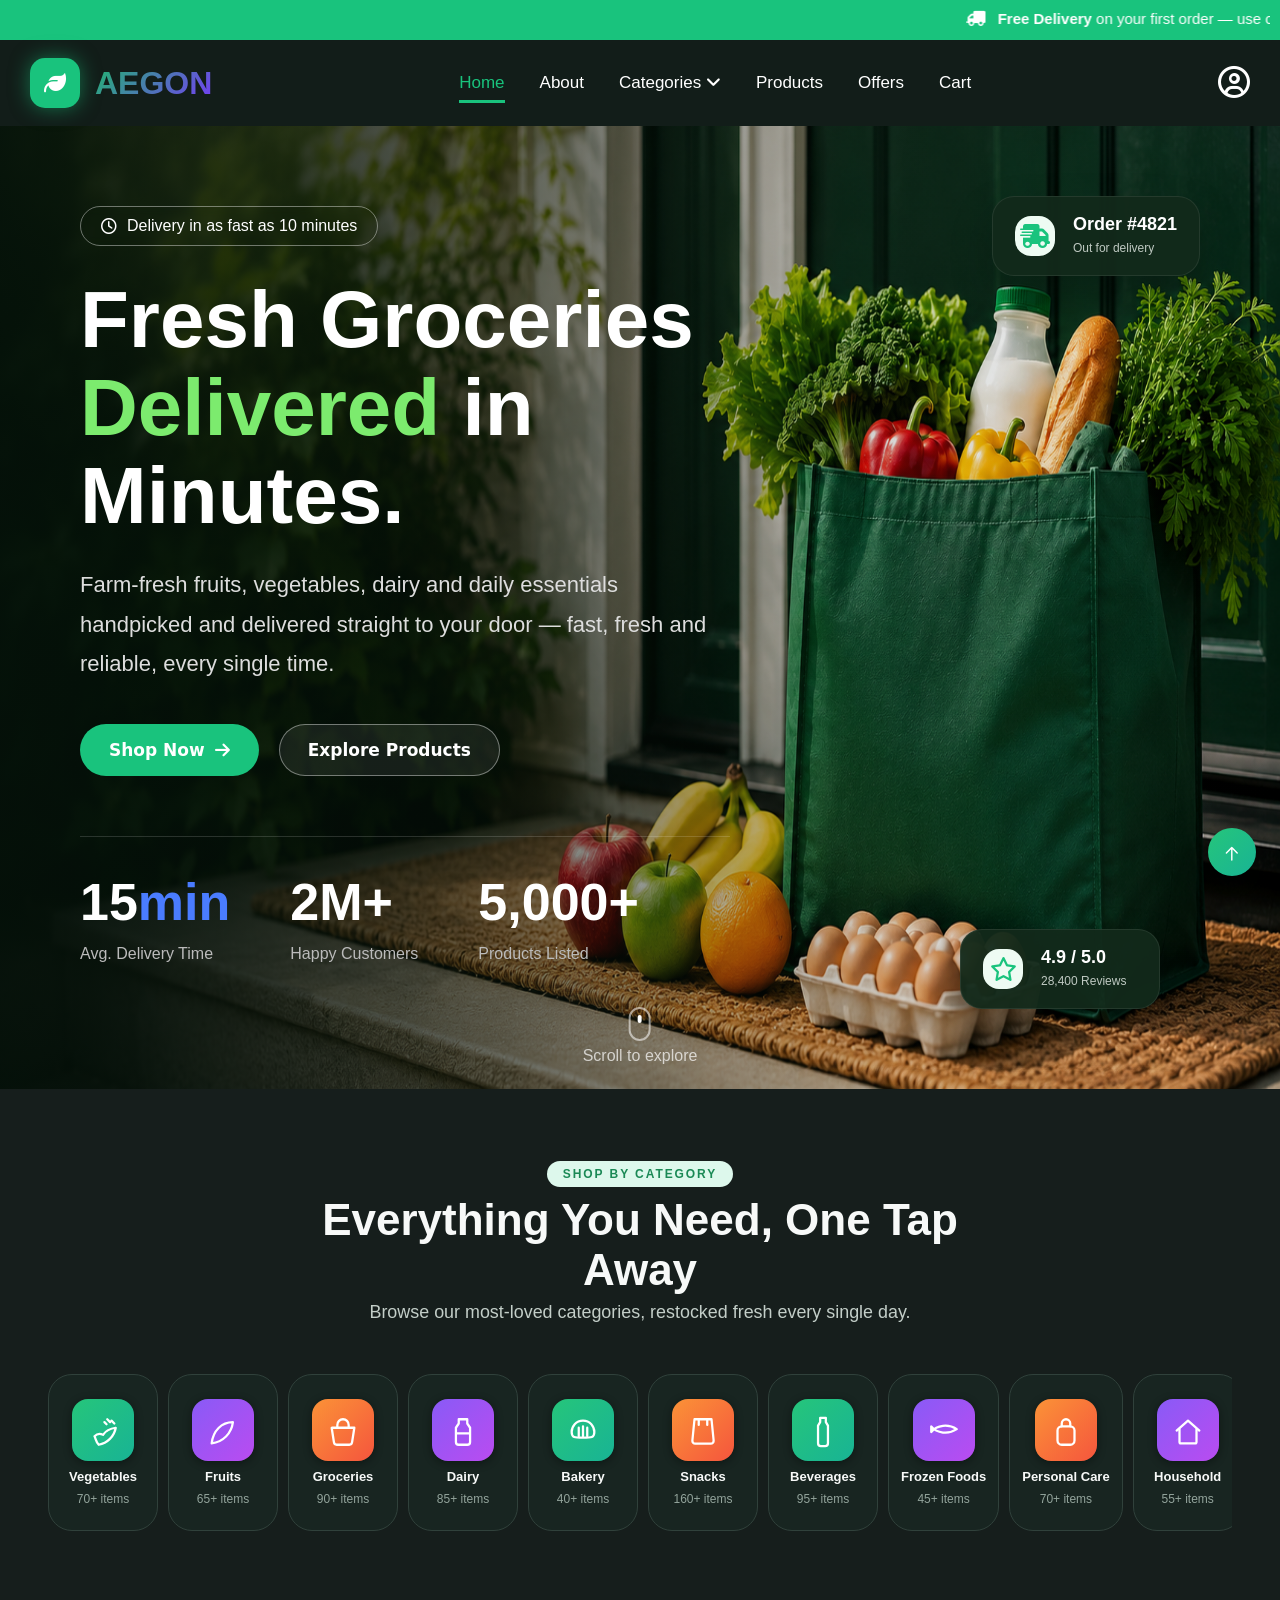
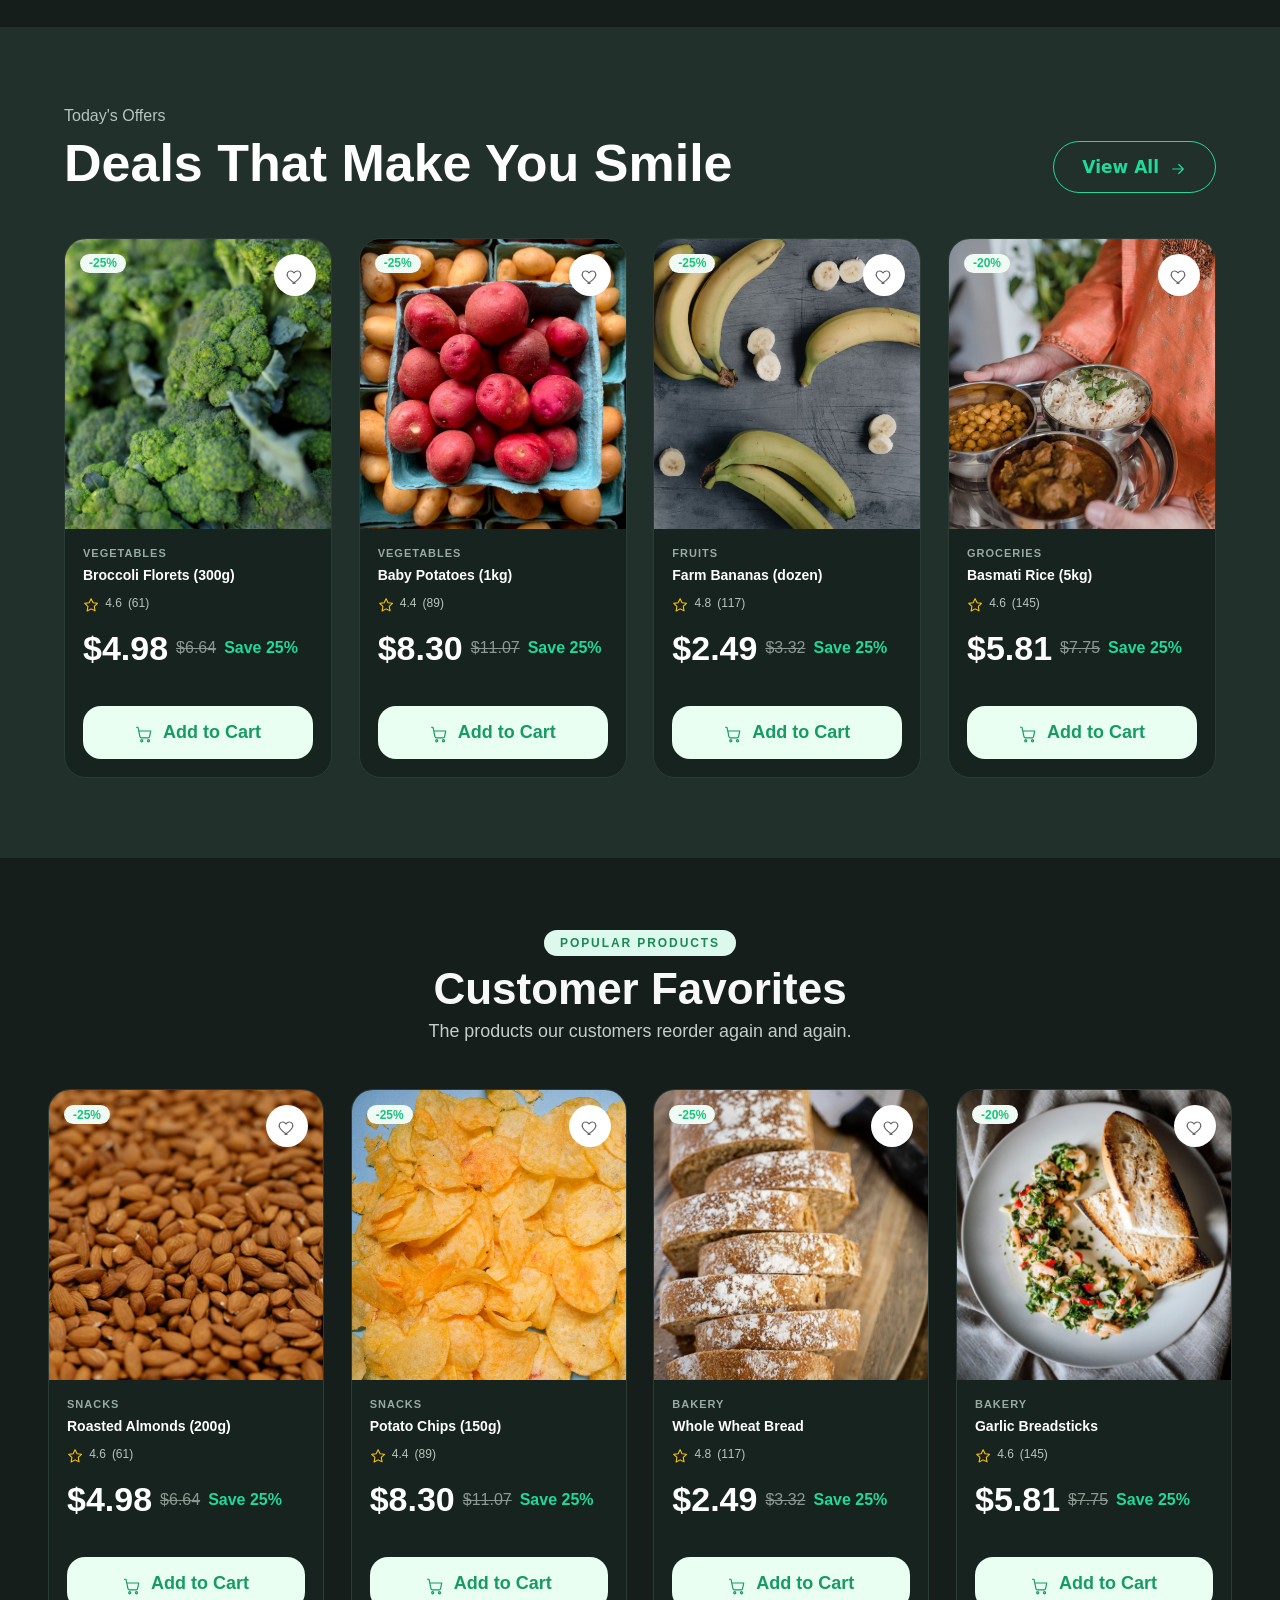
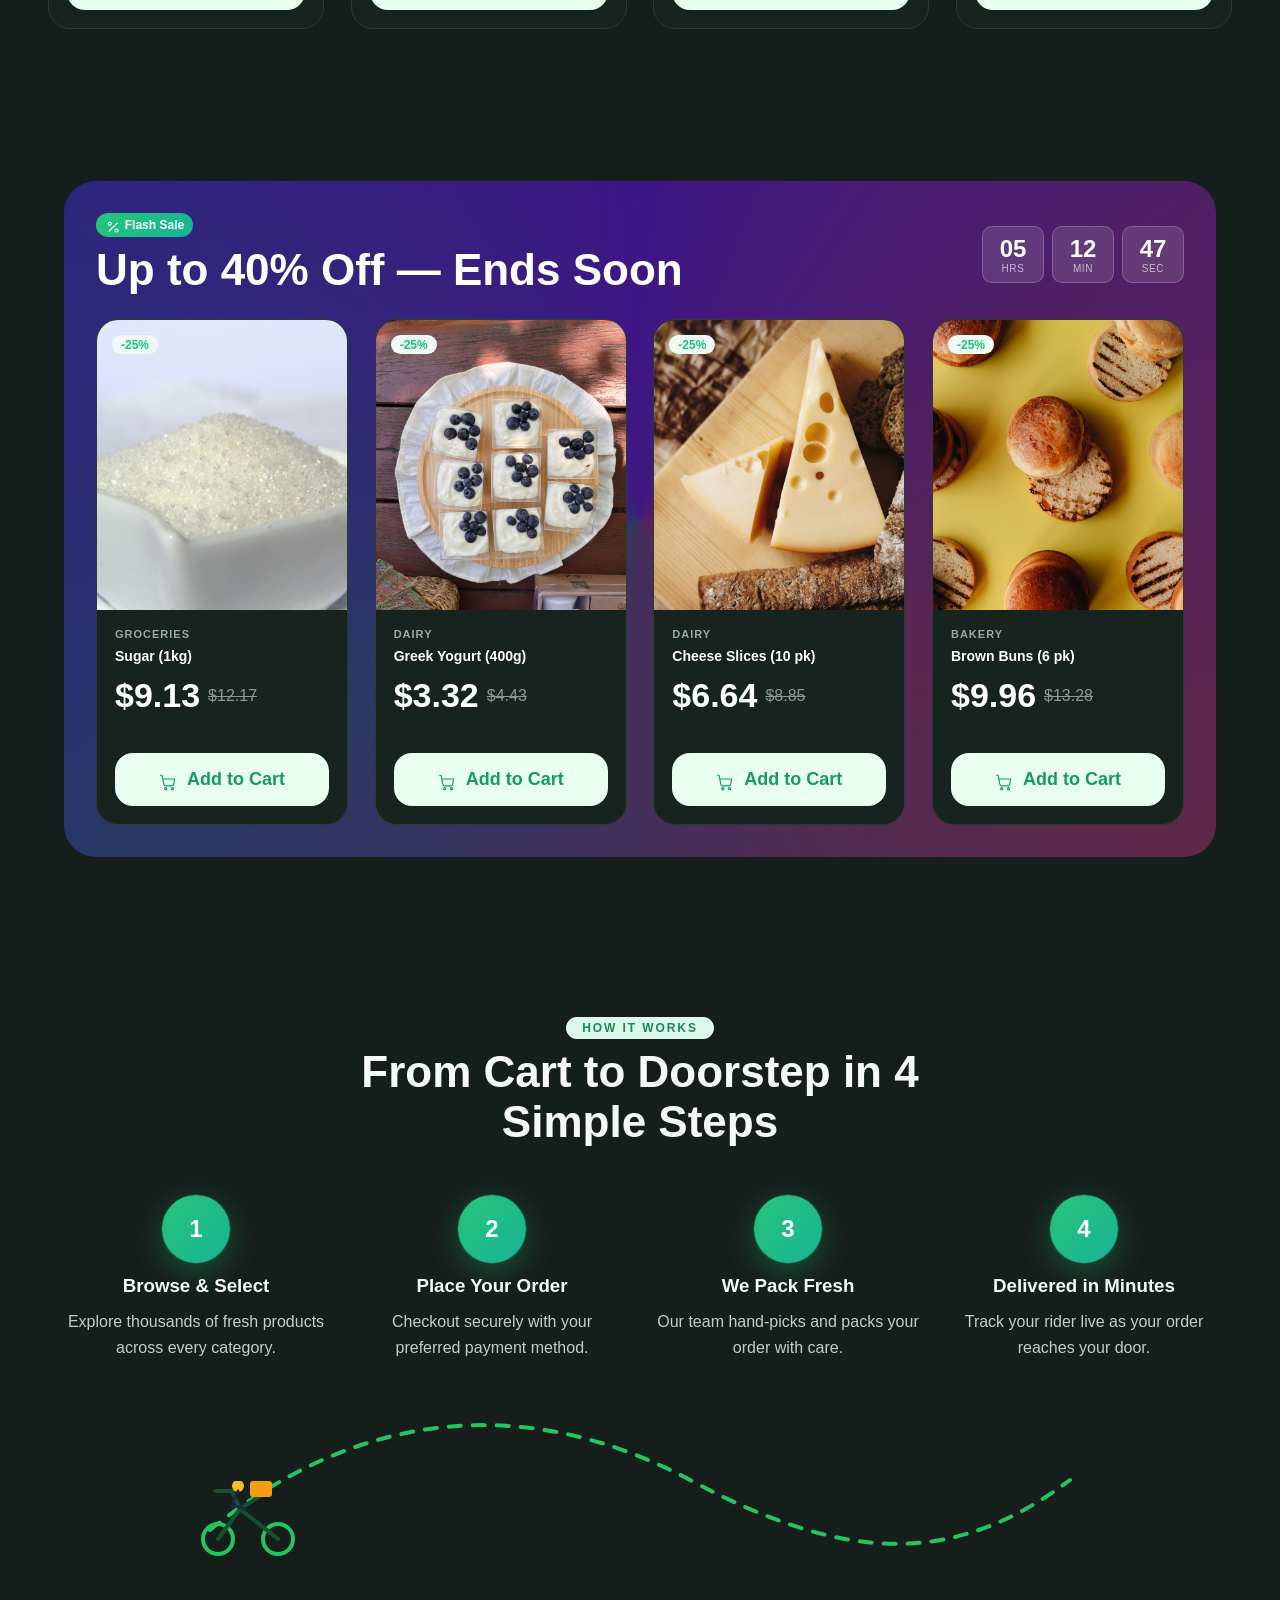
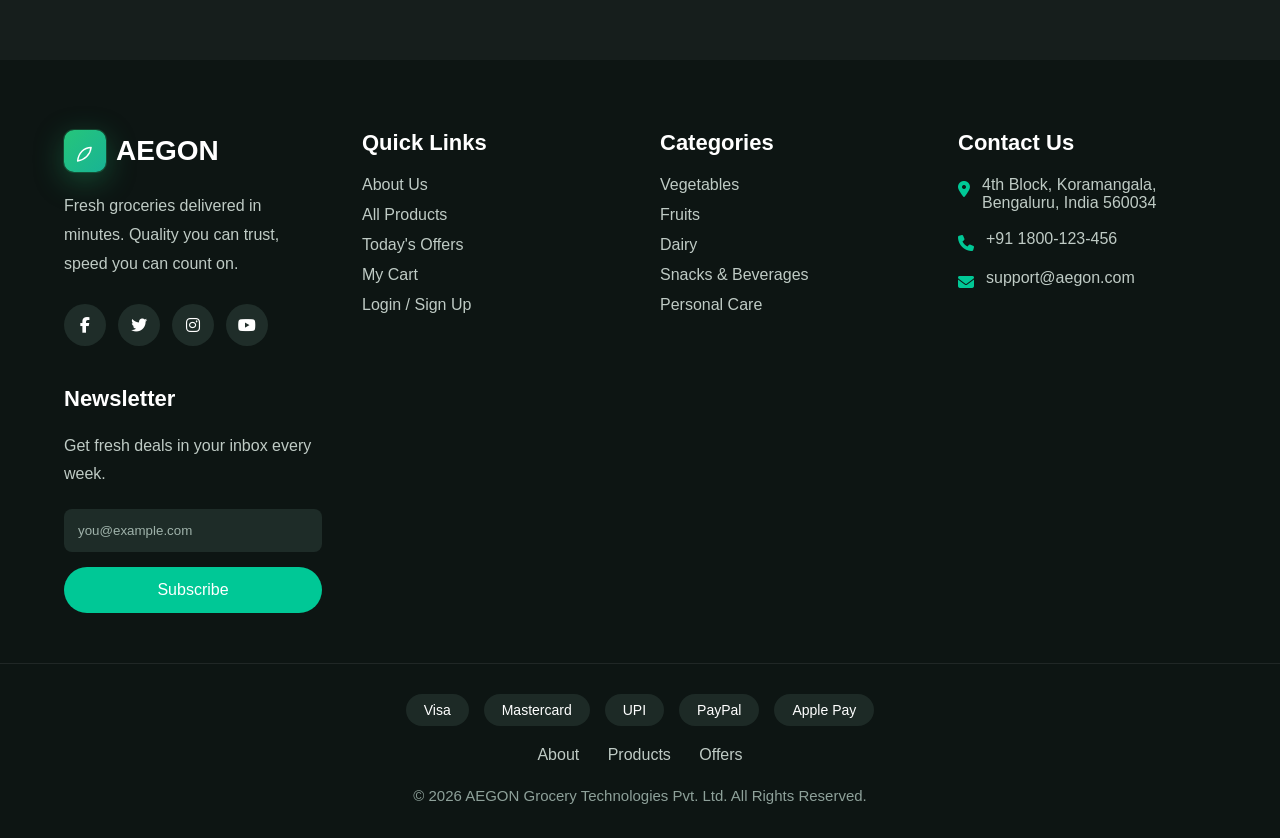
==== commit 248dbc52: "added functionality" ====
--- a/html/index.html
+++ b/html/index.html
@@ -1,1016 +1,1016 @@
-<!DOCTYPE html>
-<html lang="en">
-
-<head>
-    <meta charset="UTF-8">
-    <meta name="viewport" content="width=device-width, initial-scale=1.0">
-    <link rel="shortcut icon" href="../Assets/favicon.svg" type="image/x-icon">
-    <title>AEGON | Fresh Groceries Delivered in Minutes</title>
-    <link rel="stylesheet" href="https://cdnjs.cloudflare.com/ajax/libs/font-awesome/6.7.2/css/all.min.css">
-    <link rel="stylesheet" href="../css/style.css">
-    <link rel="stylesheet" href="../css/index.css">
-    <style>
-      
-    </style>
-</head>
-
-<svg style="position:absolute; width:0; height:0; overflow:hidden;">
-    <defs>
-      <symbol id="icon-chevron-down" viewBox="0 0 24 24"><path d="M6 9l6 6 6-6"/></symbol>
-      <symbol id="icon-search" viewBox="0 0 24 24"><circle cx="11" cy="11" r="7"/><path d="M21 21l-4.3-4.3"/></symbol>
-      <symbol id="icon-heart" viewBox="0 0 24 24"><path d="M12 20.5s-7.5-4.6-9.8-9.2C.6 7.8 2.4 4 6.2 4c2.1 0 3.6 1.2 4.5 2.6C11.5 5.2 13 4 15.1 4c3.8 0 5.6 3.8 4 7.3-2.3 4.6-9.8 9.2-9.8 9.2Z"/></symbol>
-      <symbol id="icon-cart" viewBox="0 0 24 24"><circle cx="9" cy="21" r="1.4"/><circle cx="18" cy="21" r="1.4"/><path d="M2 3h2l2.6 12.6a2 2 0 0 0 2 1.6h8.8a2 2 0 0 0 2-1.6L21 8H6"/></symbol>
-      <symbol id="icon-user" viewBox="0 0 24 24"><circle cx="12" cy="8" r="4"/><path d="M4 21c1.5-4.5 5-6 8-6s6.5 1.5 8 6"/></symbol>
-      <symbol id="icon-star" viewBox="0 0 24 24"><path d="M12 2.5l2.9 6 6.6.8-4.8 4.6 1.2 6.6L12 17.6l-5.9 3 1.2-6.6-4.8-4.6 6.6-.8Z"/></symbol>
-      <symbol id="icon-menu" viewBox="0 0 24 24"><path d="M3 6h18M3 12h18M3 18h18"/></symbol>
-      <symbol id="icon-close" viewBox="0 0 24 24"><path d="M6 6l12 12M18 6L6 18"/></symbol>
-      <symbol id="icon-check" viewBox="0 0 24 24"><path d="M5 13l4 4L19 7"/></symbol>
-      <symbol id="icon-truck" viewBox="0 0 24 24"><path d="M2 7h11v9H2z"/><path d="M13 10h4l4 3v3h-8z"/><circle cx="7" cy="18" r="1.6"/><circle cx="17.5" cy="18" r="1.6"/></symbol>
-      <symbol id="icon-shield" viewBox="0 0 24 24"><path d="M12 3l7 3v5c0 5-3 8.5-7 10-4-1.5-7-5-7-10V6Z"/><path d="M9 12l2 2 4-4"/></symbol>
-      <symbol id="icon-tag" viewBox="0 0 24 24"><path d="M12 3h6a2 2 0 0 1 2 2v6l-9 9-8-8 9-9Z"/><circle cx="15" cy="7" r="1.4"/></symbol>
-      <symbol id="icon-headset" viewBox="0 0 24 24"><path d="M4 13v-1a8 8 0 0 1 16 0v1"/><rect x="2.5" y="13" width="4" height="6" rx="1.5"/><rect x="17.5" y="13" width="4" height="6" rx="1.5"/><path d="M20 19a4 4 0 0 1-4 3h-2"/></symbol>
-      <symbol id="icon-instagram" viewBox="0 0 24 24"><rect x="3" y="3" width="18" height="18" rx="5"/><circle cx="12" cy="12" r="4"/><circle cx="17.3" cy="6.7" r="1"/></symbol>
-      <symbol id="icon-facebook" viewBox="0 0 24 24"><path d="M14 9h3V5h-3a4 4 0 0 0-4 4v2H7v4h3v6h4v-6h3l1-4h-4v-2c0-.6.4-1 1-1Z"/></symbol>
-      <symbol id="icon-twitter" viewBox="0 0 24 24"><path d="M21 5.5c-.8.4-1.6.6-2.5.8a4.3 4.3 0 0 0-7.3 3.9A12.2 12.2 0 0 1 2.5 4.9a4.3 4.3 0 0 0 1.3 5.7c-.7 0-1.4-.2-2-.5v.1a4.3 4.3 0 0 0 3.4 4.2c-.6.2-1.3.2-2 .1a4.3 4.3 0 0 0 4 3A8.6 8.6 0 0 1 1 19.5 12.2 12.2 0 0 0 7.6 21.5c7.9 0 12.3-6.6 12.3-12.3v-.6c.8-.6 1.6-1.4 2.1-2.3Z"/></symbol>
-      <symbol id="icon-youtube" viewBox="0 0 24 24"><rect x="2" y="5" width="20" height="14" rx="4"/><path d="M10 9l6 3-6 3Z"/></symbol>
-      <symbol id="icon-apple" viewBox="0 0 24 24"><path d="M16.4 2.4c.1 1-.3 2-.9 2.7-.6.7-1.6 1.3-2.6 1.2-.1-1 .4-2 1-2.7.6-.7 1.6-1.2 2.5-1.2ZM19.8 17c-.5 1.1-.8 1.6-1.4 2.6-.9 1.4-2.2 3.1-3.7 3.1-1.4 0-1.7-.9-3.5-.9-1.8 0-2.2.9-3.5.9-1.5 0-2.7-1.5-3.6-2.9C2 16.9 1.5 12.6 3.3 10c1.1-1.6 2.7-2.6 4.2-2.6 1.5 0 2.4.9 3.6.9 1.2 0 1.9-.9 3.6-.9 1.3 0 2.7.7 3.7 1.9-3.3 1.8-2.7 6.4 1.4 7.7Z"/></symbol>
-      <symbol id="icon-play" viewBox="0 0 24 24"><path d="M5 3.5v17l14-8.5Z"/></symbol>
-      <symbol id="icon-arrow-right" viewBox="0 0 24 24"><path d="M5 12h14M13 6l6 6-6 6"/></symbol>
-      <symbol id="icon-leaf" viewBox="0 0 24 24"><path d="M4 20c8-1 14-7 15-15C11 5 5 11 4 20Z"/></symbol>
-      <symbol id="icon-clock" viewBox="0 0 24 24"><circle cx="12" cy="12" r="9"/><path d="M12 7v5l3.5 2"/></symbol>
-      <symbol id="icon-percent" viewBox="0 0 24 24"><circle cx="7" cy="7" r="2.3"/><circle cx="17" cy="17" r="2.3"/><path d="M18 6L6 18"/></symbol>
-      <symbol id="icon-basket" viewBox="0 0 24 24"><path d="M4 9h16l-1.6 10.2a2 2 0 0 1-2 1.8H7.6a2 2 0 0 1-2-1.8Z"/><path d="M8 9V7a4 4 0 0 1 8 0v2"/></symbol>
-      <symbol id="icon-carrot" viewBox="0 0 24 24"><path d="M9 21c6-1 11-6 12-12-4 .5-7 2-9 5-2-1-4-1-6 1 1 2 1 4 3 6Z"/><path d="M15 3l2 2M18 4l2 2M13 5l1.5 1.5"/></symbol>
-      <symbol id="icon-milk" viewBox="0 0 24 24"><path d="M9 3h6v3l2 3v10a2 2 0 0 1-2 2H9a2 2 0 0 1-2-2V9l2-3Z"/><path d="M7.5 13h9"/></symbol>
-      <symbol id="icon-bread" viewBox="0 0 24 24"><path d="M4 12c0-4 3-8 8-8s8 4 8 8-2 4-8 4-8 0-8-4Z"/><path d="M9 9v6M12 8v7M15 9v6"/></symbol>
-      <symbol id="icon-chips" viewBox="0 0 24 24"><path d="M6 3h12l1.5 15a2 2 0 0 1-2 2.2H6.5a2 2 0 0 1-2-2.2Z"/><path d="M9 3v4M15 3v4"/></symbol>
-      <symbol id="icon-bottle" viewBox="0 0 24 24"><path d="M10 2h4v3l1.5 2.5V20a2 2 0 0 1-2 2h-3a2 2 0 0 1-2-2V7.5L10 5Z"/></symbol>
-      <symbol id="icon-soap" viewBox="0 0 24 24"><rect x="6" y="8" width="12" height="13" rx="3"/><path d="M9 8V6a3 3 0 0 1 6 0v2"/></symbol>
-      <symbol id="icon-home" viewBox="0 0 24 24"><path d="M4 11l8-7 8 7"/><path d="M6 10v9a1 1 0 0 0 1 1h10a1 1 0 0 0 1-1v-9"/></symbol>
-      <symbol id="icon-fish" viewBox="0 0 24 24"><path d="M3 12c4-5 12-6 18-2-6 4-14 3-18-2Z"/></symbol>
-      <symbol id="icon-mail" viewBox="0 0 24 24"><rect x="3" y="5" width="18" height="14" rx="2"/><path d="M4 6l8 7 8-7"/></symbol>
-      <symbol id="icon-phone" viewBox="0 0 24 24"><path d="M6 3h3l1.5 4-2 2a13 13 0 0 0 6.5 6.5l2-2 4 1.5v3a2 2 0 0 1-2.2 2C10.6 20.5 3.5 13.4 4 5.2A2 2 0 0 1 6 3Z"/></symbol>
-    </defs>
-  </svg>
-
-<body>
-    <div class="announcement">
-        <marquee>
-            <i class="fa-solid fa-truck fa-flip-horizontal"></i>
-            <strong>Free Delivery</strong>
-            on your first order —
-            use code
-            <strong>WELCOME50</strong>
-            for 50% OFF!
-        </marquee>
-    </div>
-
-    <header>
-        <div class="container">
-            <a href="index.html" class="logo">
-                <div class="logo-box">
-                    <i class="fa-solid fa-leaf"></i>
-                </div>
-                <h1>AEGON</h1>
-            </a>
-            <input type="checkbox" id="menu">
-            <label for="menu" class="menu-btn">
-                <i class="fa-solid fa-bars"></i>
-            </label>
-            <nav>
-                <ul>
-                    <li><a class="active" href="index.html">Home</a></li>
-                    <li><a href="about.html">About</a></li>
-                    <li class="dropdown">
-                        <a href="product.html">
-                            Categories
-                            <i class="fa-solid fa-angle-down"></i>
-                        </a>
-                        <div class="mega-menu">
-                            <div class="column">
-                                <h3>Fresh Produce</h3>
-                                <a href="product.html#vegetables">Vegetables</a>
-                                <a href="product.html#fruits">Fruits</a>
-                                <a href="product.html#groceries">Groceries</a>
-                            </div>
-                            <div class="column">
-                                <h3>Dairy & Bakery</h3>
-                                <a href="product.html#dairy">Dairy</a>
-                                <a href="product.html#bakery">Bakery</a>
-                                <a href="product.html#frozen-foods">Frozen Foods</a>
-                            </div>
-                            <div class="column">
-                                <h3>Snacks & More</h3>
-                                <a href="product.html#snacks">Snacks</a>
-                                <a href="product.html#beverages">Beverages</a>
-                                <a href="product.html#personal-care">Personal Care</a>
-                                <a href="product.html#household">Household</a>
-                            </div>
-                        </div>
-                    </li>
-                    <li><a href="product.html">Products</a></li>
-                    <li><a href="offer.html">Offers</a></li>
-                    <li><a href="cart.html">Cart
-                            <span class="badge badge--gradient" style="padding:0.1em 0.55em; font-size:10px; margin-left:4px; vertical-align:2px;"><span data-cart-count>0</span></span>
-                        </a></li>
-                </ul>
-            </nav>
-
-            <div class="profile">
-                <i class="fa-regular fa-circle-user"></i>
-                <div class="profile-menu" data-account-panel>
-                    <a href="login.html">Login</a>
-                    <a href="signup.html">Sign Up</a>
-                </div>
-            </div>
-        </div>
-    </header>
-
-    <!-- banner -->
-    <section class="hero">
-        <div class="overlay"></div>
-        <div class="hero-content">
-            <div class="delivery-badge">
-                <i class="fa-regular fa-clock"></i>
-                Delivery in as fast as 10 minutes
-            </div>
-            <h1>
-                Fresh Groceries
-                <span>Delivered</span> in
-                Minutes.
-            </h1>
-            <p>
-                Farm-fresh fruits, vegetables, dairy and daily essentials
-                handpicked and delivered straight to your door —
-                fast, fresh and reliable, every single time.
-            </p>
-            <div class="hero-buttons">
-                <a href="product.html" class="btn btn-primary">
-                    Shop Now
-                    <i class="fa-solid fa-arrow-right"></i>
-                </a>
-                <a href="product.html" class="btn btn-secondary">
-                    Explore Products
-                </a>
-            </div>
-            <div class="hero-stats">
-                <div>
-                    <h2>15<span>min</span></h2>
-                    <p>Avg. Delivery Time</p>
-                </div>
-                <div>
-                    <h2>2M+</h2>
-                    <p>Happy Customers</p>
-                </div>
-                <div>
-                    <h2>5,000+</h2>
-                    <p>Products Listed</p>
-                </div>
-            </div>
-        </div>
-
-        <!-- floating Cards -->
-
-        <div class="floating-card order-card">
-            <div class="card-icon">
-                <i class="fa-solid fa-truck-fast"></i>
-            </div>
-            <div class="card-content">
-                <h4>Order #4821</h4>
-                <p>Out for delivery</p>
-            </div>
-        </div>
-
-        <div class="floating-card rating-card">
-            <div class="card-icon">
-                <i class="fa-regular fa-star"></i>
-            </div>
-            <div class="card-content">
-                <h4>4.9 / 5.0</h4>
-                <p>28,400 Reviews</p>
-            </div>
-        </div>
-        <div class="scroll">
-            <span class="scroll-indicator"></span>
-            Scroll to explore
-        </div>
-
-    </section>
-
-    <section class="Category" id="categories">
-        <div class="Category-container">
-            <div class="Category-head">
-                <span class="Category-header">Shop by Category</span>
-                <h2 id="categories-title">Everything You Need, One Tap Away</h2>
-                <p>Browse our most-loved categories, restocked fresh every single day.</p>
-            </div>
-
-            <div class="category-slider" role="list">
-                <a href="product.html#vegetables" class="category-card" role="listitem">
-                    <span class="category-card__icon"><svg class="icon" width="30" height="30">
-                            <use href="#icon-carrot"></use>
-                        </svg></span>
-                    <span class="category-card__name">Vegetables</span>
-                    <span class="category-card__count">70+ items</span>
-                </a>
-                <a href="product.html#fruits" class="category-card" role="listitem">
-                    <span class="category-card__icon"><svg class="icon" width="30" height="30">
-                            <use href="#icon-leaf"></use>
-                        </svg></span>
-                    <span class="category-card__name">Fruits</span>
-                    <span class="category-card__count">65+ items</span>
-                </a>
-                <a href="product.html#groceries" class="category-card" role="listitem">
-                    <span class="category-card__icon"><svg class="icon" width="30" height="30">
-                            <use href="#icon-basket"></use>
-                        </svg></span>
-                    <span class="category-card__name">Groceries</span>
-                    <span class="category-card__count">90+ items</span>
-                </a>
-                <a href="product.html#dairy" class="category-card" role="listitem">
-                    <span class="category-card__icon"><svg class="icon" width="30" height="30">
-                            <use href="#icon-milk"></use>
-                        </svg></span>
-                    <span class="category-card__name">Dairy</span>
-                    <span class="category-card__count">85+ items</span>
-                </a>
-                <a href="product.html#bakery" class="category-card" role="listitem">
-                    <span class="category-card__icon"><svg class="icon" width="30" height="30">
-                            <use href="#icon-bread"></use>
-                        </svg></span>
-                    <span class="category-card__name">Bakery</span>
-                    <span class="category-card__count">40+ items</span>
-                </a>
-                <a href="product.html#snacks" class="category-card" role="listitem">
-                    <span class="category-card__icon"><svg class="icon" width="30" height="30">
-                            <use href="#icon-chips"></use>
-                        </svg></span>
-                    <span class="category-card__name">Snacks</span>
-                    <span class="category-card__count">160+ items</span>
-                </a>
-                <a href="product.html#beverages" class="category-card" role="listitem">
-                    <span class="category-card__icon"><svg class="icon" width="30" height="30">
-                            <use href="#icon-bottle"></use>
-                        </svg></span>
-                    <span class="category-card__name">Beverages</span>
-                    <span class="category-card__count">95+ items</span>
-                </a>
-                <a href="product.html#frozen-foods" class="category-card" role="listitem">
-                    <span class="category-card__icon"><svg class="icon" width="30" height="30">
-                            <use href="#icon-fish"></use>
-                        </svg></span>
-                    <span class="category-card__name">Frozen Foods</span>
-                    <span class="category-card__count">45+ items</span>
-                </a>
-                <a href="product.html#personal-care" class="category-card" role="listitem">
-                    <span class="category-card__icon"><svg class="icon" width="30" height="30">
-                            <use href="#icon-soap"></use>
-                        </svg></span>
-                    <span class="category-card__name">Personal Care</span>
-                    <span class="category-card__count">70+ items</span>
-                </a>
-                <a href="product.html#household" class="category-card" role="listitem">
-                    <span class="category-card__icon"><svg class="icon" width="30" height="30">
-                            <use href="#icon-home"></use>
-                        </svg></span>
-                    <span class="category-card__name">Household</span>
-                    <span class="category-card__count">55+ items</span>
-                </a>
-            </div>
-        </div>
-    </section>
-
-  <section class="section bg-noise" id="offers" aria-labelledby="offers-title" style="background:hsl(160, 18%, 16%);">
-    <div class="container2">
-      <div class="section-head-row">
-        <div>
-          <span class="eyebrow">Today's Offers</span>
-          <h2 id="offers-title">Deals That Make You Smile</h2>
-        </div>
-        <a href="offer.html" class="btn btn--secondary">
-          View All
-          <svg class="icon" width="16" height="16" aria-hidden="true">
-            <use href="#icon-arrow-right"></use>
-          </svg>
-        </a>
-      </div>
-
-      <div class="product-grid">
-        <article class="product-card">
-          <div class="product-card__media">
-            <span class="badge badge--info product-card__badge">-25%</span>
-            <label class="product-card__wishlist" aria-label="Add Broccoli Florets (300g) to wishlist">
-              <input type="checkbox" data-wishlist-toggle="3">
-              <svg class="icon" width="17" height="17" aria-hidden="true">
-                <use href="#icon-heart"></use>
-              </svg>
-            </label>
-            <img src="../Assets/products/broccoli-florets-300g.jpg" alt="Broccoli Florets (300g)" width="400"
-              height="400" loading="lazy">
-            <div class="product-card__overlay">
-              <a href="singlepage.html?id=3" class="product-card__quickview">Quick View</a>
-            </div>
-          </div>
-          <div class="product-card__body">
-            <span class="product-card__category">Vegetables</span>
-            <h3 class="product-card__title">Broccoli Florets (300g)</h3>
-            <div class="product-card__rating">
-              <svg class="icon icon--filled" width="13" height="13" aria-hidden="true">
-                <use href="#icon-star"></use>
-              </svg>
-              4.6 <span>(61)</span>
-            </div>
-            <div class="product-card__price-row">
-              <span class="product-card__price">$4.98</span>
-              <span class="product-card__price-old">$6.64</span>
-              <span class="product-card__discount">Save 25%</span>
-            </div>
-          </div>
-          <div class="product-card__footer">
-            <button type="button" class="product-card__add-btn" data-add-to-cart="3">
-              <svg class="icon" width="16" height="16" aria-hidden="true">
-                <use href="#icon-cart"></use>
-              </svg>
-              Add to Cart
-            </button>
-          </div>
-        </article>
-        <article class="product-card">
-          <div class="product-card__media">
-            <span class="badge badge--accent product-card__badge">-25%</span>
-            <label class="product-card__wishlist" aria-label="Add Baby Potatoes (1kg) to wishlist">
-              <input type="checkbox" data-wishlist-toggle="7">
-              <svg class="icon" width="17" height="17" aria-hidden="true">
-                <use href="#icon-heart"></use>
-              </svg>
-            </label>
-            <img src="../Assets/products/baby-potatoes-1kg.jpg" alt="Baby Potatoes (1kg)" width="400" height="400"
-              loading="lazy">
-            <div class="product-card__overlay">
-              <a href="singlepage.html?id=7" class="product-card__quickview">Quick View</a>
-            </div>
-          </div>
-          <div class="product-card__body">
-            <span class="product-card__category">Vegetables</span>
-            <h3 class="product-card__title">Baby Potatoes (1kg)</h3>
-            <div class="product-card__rating">
-              <svg class="icon icon--filled" width="13" height="13" aria-hidden="true">
-                <use href="#icon-star"></use>
-              </svg>
-              4.4 <span>(89)</span>
-            </div>
-            <div class="product-card__price-row">
-              <span class="product-card__price">$8.30</span>
-              <span class="product-card__price-old">$11.07</span>
-              <span class="product-card__discount">Save 25%</span>
-            </div>
-          </div>
-          <div class="product-card__footer">
-            <button type="button" class="product-card__add-btn" data-add-to-cart="7">
-              <svg class="icon" width="16" height="16" aria-hidden="true">
-                <use href="#icon-cart"></use>
-              </svg>
-              Add to Cart
-            </button>
-          </div>
-        </article>
-        <article class="product-card">
-          <div class="product-card__media">
-            <span class="badge badge--success product-card__badge">-25%</span>
-            <label class="product-card__wishlist" aria-label="Add Farm Bananas (dozen) to wishlist">
-              <input type="checkbox" data-wishlist-toggle="11">
-              <svg class="icon" width="17" height="17" aria-hidden="true">
-                <use href="#icon-heart"></use>
-              </svg>
-            </label>
-            <img src="../Assets/products/farm-bananas-dozen.jpg" alt="Farm Bananas (dozen)" width="400" height="400"
-              loading="lazy">
-            <div class="product-card__overlay">
-              <a href="singlepage.html?id=11" class="product-card__quickview">Quick View</a>
-            </div>
-          </div>
-          <div class="product-card__body">
-            <span class="product-card__category">Fruits</span>
-            <h3 class="product-card__title">Farm Bananas (dozen)</h3>
-            <div class="product-card__rating">
-              <svg class="icon icon--filled" width="13" height="13" aria-hidden="true">
-                <use href="#icon-star"></use>
-              </svg>
-              4.8 <span>(117)</span>
-            </div>
-            <div class="product-card__price-row">
-              <span class="product-card__price">$2.49</span>
-              <span class="product-card__price-old">$3.32</span>
-              <span class="product-card__discount">Save 25%</span>
-            </div>
-          </div>
-          <div class="product-card__footer">
-            <button type="button" class="product-card__add-btn" data-add-to-cart="11">
-              <svg class="icon" width="16" height="16" aria-hidden="true">
-                <use href="#icon-cart"></use>
-              </svg>
-              Add to Cart
-            </button>
-          </div>
-        </article>
-        <article class="product-card">
-          <div class="product-card__media">
-            <span class="badge badge--danger product-card__badge">-20%</span>
-            <label class="product-card__wishlist" aria-label="Add Basmati Rice (5kg) to wishlist">
-              <input type="checkbox" data-wishlist-toggle="15">
-              <svg class="icon" width="17" height="17" aria-hidden="true">
-                <use href="#icon-heart"></use>
-              </svg>
-            </label>
-            <img src="../Assets/products/basmati-rice-5kg.jpg" alt="Basmati Rice (5kg)" width="400" height="400"
-              loading="lazy">
-            <div class="product-card__overlay">
-              <a href="singlepage.html?id=15" class="product-card__quickview">Quick View</a>
-            </div>
-          </div>
-          <div class="product-card__body">
-            <span class="product-card__category">Groceries</span>
-            <h3 class="product-card__title">Basmati Rice (5kg)</h3>
-            <div class="product-card__rating">
-              <svg class="icon icon--filled" width="13" height="13" aria-hidden="true">
-                <use href="#icon-star"></use>
-              </svg>
-              4.6 <span>(145)</span>
-            </div>
-            <div class="product-card__price-row">
-              <span class="product-card__price">$5.81</span>
-              <span class="product-card__price-old">$7.75</span>
-              <span class="product-card__discount">Save 25%</span>
-            </div>
-          </div>
-          <div class="product-card__footer">
-            <button type="button" class="product-card__add-btn" data-add-to-cart="15">
-              <svg class="icon" width="16" height="16" aria-hidden="true">
-                <use href="#icon-cart"></use>
-              </svg>
-              Add to Cart
-            </button>
-          </div>
-        </article>
-      </div>
-    </div>
-  </section>
-
-  <section class="Category" id="categories">
-    <div class="Category-container">
-      <div class="Category-head">
-        <span class="Category-header">Popular Products</span>
-        <h2 id="categories-title">Customer Favorites</h2>
-        <p>The products our customers reorder again and again.</p>
-      </div>
-
-      <div class="product-grid">
-        <article class="product-card">
-          <div class="product-card__media">
-            <span class="badge badge--info product-card__badge">-25%</span>
-            <label class="product-card__wishlist" aria-label="Add Broccoli Florets (300g) to wishlist">
-              <input type="checkbox" data-wishlist-toggle="3">
-              <svg class="icon" width="17" height="17" aria-hidden="true">
-                <use href="#icon-heart"></use>
-              </svg>
-            </label>
-            <img src="../Assets/products/roasted-almonds-200g.jpg" alt="Broccoli Florets (300g)" width="400"
-              height="400" loading="lazy">
-            <div class="product-card__overlay">
-              <a href="singlepage.html?id=3" class="product-card__quickview">Quick View</a>
-            </div>
-          </div>
-          <div class="product-card__body">
-            <span class="product-card__category">Snacks</span>
-            <h3 class="product-card__title">Roasted Almonds (200g)</h3>
-            <div class="product-card__rating">
-              <svg class="icon icon--filled" width="13" height="13" aria-hidden="true">
-                <use href="#icon-star"></use>
-              </svg>
-              4.6 <span>(61)</span>
-            </div>
-            <div class="product-card__price-row">
-              <span class="product-card__price">$4.98</span>
-              <span class="product-card__price-old">$6.64</span>
-              <span class="product-card__discount">Save 25%</span>
-            </div>
-          </div>
-          <div class="product-card__footer">
-            <button type="button" class="product-card__add-btn" data-add-to-cart="3">
-              <svg class="icon" width="16" height="16" aria-hidden="true">
-                <use href="#icon-cart"></use>
-              </svg>
-              Add to Cart
-            </button>
-          </div>
-        </article>
-        <article class="product-card">
-          <div class="product-card__media">
-            <span class="badge badge--accent product-card__badge">-25%</span>
-            <label class="product-card__wishlist" aria-label="Add Baby Potatoes (1kg) to wishlist">
-              <input type="checkbox" data-wishlist-toggle="7">
-              <svg class="icon" width="17" height="17" aria-hidden="true">
-                <use href="#icon-heart"></use>
-              </svg>
-            </label>
-            <img src="../Assets/products/potato-chips-150g.jpg" alt="Baby Potatoes (1kg)" width="400" height="400"
-              loading="lazy">
-            <div class="product-card__overlay">
-              <a href="singlepage.html?id=7" class="product-card__quickview">Quick View</a>
-            </div>
-          </div>
-          <div class="product-card__body">
-            <span class="product-card__category">Snacks</span>
-            <h3 class="product-card__title">Potato Chips (150g)</h3>
-            <div class="product-card__rating">
-              <svg class="icon icon--filled" width="13" height="13" aria-hidden="true">
-                <use href="#icon-star"></use>
-              </svg>
-              4.4 <span>(89)</span>
-            </div>
-            <div class="product-card__price-row">
-              <span class="product-card__price">$8.30</span>
-              <span class="product-card__price-old">$11.07</span>
-              <span class="product-card__discount">Save 25%</span>
-            </div>
-          </div>
-          <div class="product-card__footer">
-            <button type="button" class="product-card__add-btn" data-add-to-cart="7">
-              <svg class="icon" width="16" height="16" aria-hidden="true">
-                <use href="#icon-cart"></use>
-              </svg>
-              Add to Cart
-            </button>
-          </div>
-        </article>
-        <article class="product-card">
-          <div class="product-card__media">
-            <span class="badge badge--success product-card__badge">-25%</span>
-            <label class="product-card__wishlist" aria-label="Add Farm Bananas (dozen) to wishlist">
-              <input type="checkbox" data-wishlist-toggle="11">
-              <svg class="icon" width="17" height="17" aria-hidden="true">
-                <use href="#icon-heart"></use>
-              </svg>
-            </label>
-            <img src="../Assets/products/whole-wheat-bread.jpg" alt="Farm Bananas (dozen)" width="400" height="400"
-              loading="lazy">
-            <div class="product-card__overlay">
-              <a href="singlepage.html?id=11" class="product-card__quickview">Quick View</a>
-            </div>
-          </div>
-          <div class="product-card__body">
-            <span class="product-card__category">Bakery</span>
-            <h3 class="product-card__title">Whole Wheat Bread</h3>
-            <div class="product-card__rating">
-              <svg class="icon icon--filled" width="13" height="13" aria-hidden="true">
-                <use href="#icon-star"></use>
-              </svg>
-              4.8 <span>(117)</span>
-            </div>
-            <div class="product-card__price-row">
-              <span class="product-card__price">$2.49</span>
-              <span class="product-card__price-old">$3.32</span>
-              <span class="product-card__discount">Save 25%</span>
-            </div>
-          </div>
-          <div class="product-card__footer">
-            <button type="button" class="product-card__add-btn" data-add-to-cart="11">
-              <svg class="icon" width="16" height="16" aria-hidden="true">
-                <use href="#icon-cart"></use>
-              </svg>
-              Add to Cart
-            </button>
-          </div>
-        </article>
-        <article class="product-card">
-          <div class="product-card__media">
-            <span class="badge badge--danger product-card__badge">-20%</span>
-            <label class="product-card__wishlist" aria-label="Add Basmati Rice (5kg) to wishlist">
-              <input type="checkbox" data-wishlist-toggle="15">
-              <svg class="icon" width="17" height="17" aria-hidden="true">
-                <use href="#icon-heart"></use>
-              </svg>
-            </label>
-            <img src="../Assets/products/garlic-breadsticks.jpg" alt="Basmati Rice (5kg)" width="400" height="400"
-              loading="lazy">
-            <div class="product-card__overlay">
-              <a href="singlepage.html?id=15" class="product-card__quickview">Quick View</a>
-            </div>
-          </div>
-          <div class="product-card__body">
-            <span class="product-card__category">Bakery</span>
-            <h3 class="product-card__title">Garlic Breadsticks</h3>
-            <div class="product-card__rating">
-              <svg class="icon icon--filled" width="13" height="13" aria-hidden="true">
-                <use href="#icon-star"></use>
-              </svg>
-              4.6 <span>(145)</span>
-            </div>
-            <div class="product-card__price-row">
-              <span class="product-card__price">$5.81</span>
-              <span class="product-card__price-old">$7.75</span>
-              <span class="product-card__discount">Save 25%</span>
-            </div>
-          </div>
-          <div class="product-card__footer">
-            <button type="button" class="product-card__add-btn" data-add-to-cart="15">
-              <svg class="icon" width="16" height="16" aria-hidden="true">
-                <use href="#icon-cart"></use>
-              </svg>
-              Add to Cart
-            </button>
-          </div>
-        </article>
-      </div>
-  </section>
-
-  <section class="section" id="flash-sale" aria-labelledby="flash-sale-title">
-    <div class="container2">
-      <div class="flash-sale">
-        <div class="flash-sale__head">
-          <div>
-            <span class="badge badge--gradient">
-              <svg class="icon" width="13" height="13" aria-hidden="true">
-                <use href="#icon-percent"></use>
-              </svg>
-              Flash Sale
-            </span>
-            <h2 id="flash-sale-title" style="color:white; margin-top:0.5rem;">Up to 40% Off — Ends Soon</h2>
-          </div>
-          <div class="countdown" role="timer" aria-label="Sale ends in 5 hours 12 minutes 47 seconds">
-            <div class="countdown__unit"><span class="countdown__num">05</span><span class="countdown__label">Hrs</span>
-            </div>
-            <div class="countdown__unit"><span class="countdown__num">12</span><span class="countdown__label">Min</span>
-            </div>
-            <div class="countdown__unit"><span class="countdown__num">47</span><span class="countdown__label">Sec</span>
-            </div>
-          </div>
-        </div>
-
-        <div class="product-grid">
-          <article class="product-card">
-            <div class="product-card__media">
-              <span class="badge badge--danger product-card__badge">-25%</span>
-              <img src="../Assets/products/sugar-1kg.jpg" alt="Sugar (1kg)" width="400" height="400" loading="lazy">
-            </div>
-            <div class="product-card__body">
-              <span class="product-card__category">Groceries</span>
-              <h3 class="product-card__title">Sugar (1kg)</h3>
-              <div class="product-card__price-row">
-                <span class="product-card__price">$9.13</span>
-                <span class="product-card__price-old">$12.17</span>
-              </div>
-            </div>
-            <div class="product-card__footer">
-              <button type="button" class="product-card__add-btn" data-add-to-cart="19">
-                <svg class="icon" width="16" height="16" aria-hidden="true">
-                  <use href="#icon-cart"></use>
-                </svg>
-                Add to Cart
-              </button>
-            </div>
-          </article>
-          <article class="product-card">
-            <div class="product-card__media">
-              <span class="badge badge--danger product-card__badge">-25%</span>
-              <img src="../Assets/products/greek-yogurt-400g.jpg" alt="Greek Yogurt (400g)" width="400" height="400"
-                loading="lazy">
-            </div>
-            <div class="product-card__body">
-              <span class="product-card__category">Dairy</span>
-              <h3 class="product-card__title">Greek Yogurt (400g)</h3>
-              <div class="product-card__price-row">
-                <span class="product-card__price">$3.32</span>
-                <span class="product-card__price-old">$4.43</span>
-              </div>
-            </div>
-            <div class="product-card__footer">
-              <button type="button" class="product-card__add-btn" data-add-to-cart="23">
-                <svg class="icon" width="16" height="16" aria-hidden="true">
-                  <use href="#icon-cart"></use>
-                </svg>
-                Add to Cart
-              </button>
-            </div>
-          </article>
-          <article class="product-card">
-            <div class="product-card__media">
-              <span class="badge badge--danger product-card__badge">-25%</span>
-              <img src="../Assets/products/cheese-slices-10-pk.jpg" alt="Cheese Slices (10 pk)" width="400" height="400"
-                loading="lazy">
-            </div>
-            <div class="product-card__body">
-              <span class="product-card__category">Dairy</span>
-              <h3 class="product-card__title">Cheese Slices (10 pk)</h3>
-              <div class="product-card__price-row">
-                <span class="product-card__price">$6.64</span>
-                <span class="product-card__price-old">$8.85</span>
-              </div>
-            </div>
-            <div class="product-card__footer">
-              <button type="button" class="product-card__add-btn" data-add-to-cart="27">
-                <svg class="icon" width="16" height="16" aria-hidden="true">
-                  <use href="#icon-cart"></use>
-                </svg>
-                Add to Cart
-              </button>
-            </div>
-          </article>
-          <article class="product-card">
-            <div class="product-card__media">
-              <span class="badge badge--danger product-card__badge">-25%</span>
-              <img src="../Assets/products/brown-buns-6-pk.jpg" alt="Brown Buns (6 pk)" width="400" height="400"
-                loading="lazy">
-            </div>
-            <div class="product-card__body">
-              <span class="product-card__category">Bakery</span>
-              <h3 class="product-card__title">Brown Buns (6 pk)</h3>
-              <div class="product-card__price-row">
-                <span class="product-card__price">$9.96</span>
-                <span class="product-card__price-old">$13.28</span>
-              </div>
-            </div>
-            <div class="product-card__footer">
-              <button type="button" class="product-card__add-btn" data-add-to-cart="31">
-                <svg class="icon" width="16" height="16" aria-hidden="true">
-                  <use href="#icon-cart"></use>
-                </svg>
-                Add to Cart
-              </button>
-            </div>
-          </article>
-        </div>
-      </div>
-    </div>
-  </section>
-
-  <section class="section" id="how-it-works" aria-labelledby="how-title">
-    <div class="container2">
-      <div class="section-head">
-        <span class="eyebrow">How It Works</span>
-        <h2 id="how-title">From Cart to Doorstep in 4 Simple Steps</h2>
-      </div>
-
-      <div class="process-steps">
-        <div class="process-step">
-          <span class="process-step__num">1</span>
-          <h3>Browse &amp; Select</h3>
-          <p>Explore thousands of fresh products across every category.</p>
-        </div>
-        <div class="process-step">
-          <span class="process-step__num">2</span>
-          <h3>Place Your Order</h3>
-          <p>Checkout securely with your preferred payment method.</p>
-        </div>
-        <div class="process-step">
-          <span class="process-step__num">3</span>
-          <h3>We Pack Fresh</h3>
-          <p>Our team hand-picks and packs your order with care.</p>
-        </div>
-        <div class="process-step">
-          <span class="process-step__num">4</span>
-          <h3>Delivered in Minutes</h3>
-          <p>Track your rider live as your order reaches your door.</p>
-        </div>
-      </div>
-
-      <!-- Animated delivery bike illustration -->
-      <div class="delivery-animation">
-
-        <svg class="road-svg" viewBox="0 0 900 220">
-
-          <path class="road" d="M20 170
-               C180 40,
-               350 40,
-               500 120
-               S760 210,
-               880 120">
-          </path>
-
-        </svg>
-
-        <div class="bike">
-
-          <div class="dust dust1"></div>
-          <div class="dust dust2"></div>
-          <div class="dust dust3"></div>
-
-          <svg viewBox="0 0 120 80">
-
-            <circle class="wheel left" cx="28" cy="58" r="15"></circle>
-
-            <circle class="wheel right" cx="88" cy="58" r="15"></circle>
-
-            <path class="frame" d="M28 58
-               L50 28
-               L88 58
-               M50 28
-               L42 10
-               L25 10
-               M50 28
-               L70 15">
-            </path>
-
-            <!-- Rider -->
-
-            <circle class="head" cx="48" cy="5" r="6"></circle>
-
-            <path class="body" d="M48 10
-               L42 24
-               L55 28">
-            </path>
-
-            <!-- Delivery Box -->
-
-            <rect class="box" x="60" y="0" width="22" height="16" rx="3"></rect>
-
-          </svg>
-
-        </div>
-
-      </div>
-  </section>
-
-  <footer class="footer">
-    <a href="#top" class="back-to-top" aria-label="Back to top">
-    <svg class="icon" width="20" height="20" aria-hidden="true" style="transform:rotate(-90deg);"><use href="#icon-arrow-right"></use></svg>
-  </a>
-
-    <div class="container2 footer-grid">
-
-      <!-- Logo -->
-
-      <div class="footer-col">
-
-        <div class="footer-logo">
-          <span class="navbar__brand-mark" aria-hidden="true">
-            <svg class="icon" width="20" height="20"><use href="#icon-leaf"></use></svg>
-          </span>
-          <h2>AEGON</h2>
-        </div>
-
-        <p>
-          Fresh groceries delivered in minutes.
-          Quality you can trust, speed you can count on.
-        </p>
-
-        <div class="social-links">
-
-          <a href="#"><i class="fab fa-facebook-f"></i></a>
-
-          <a href="#"><i class="fab fa-twitter"></i></a>
-
-          <a href="#"><i class="fab fa-instagram"></i></a>
-
-          <a href="#"><i class="fab fa-youtube"></i></a>
-
-        </div>
-
-      </div>
-
-      <!-- Quick Links -->
-
-      <div class="footer-col">
-
-        <h3>Quick Links</h3>
-
-        <ul>
-
-          <li><a href="about.html">About Us</a></li>
-
-          <li><a href="products.html">All Products</a></li>
-
-          <li><a href="offer.html">Today's Offers</a></li>
-
-          <li><a href="cart.html">My Cart</a></li>
-
-          <li><a href="login.html">Login / Sign Up</a></li>
-
-        </ul>
-
-      </div>
-
-      <!-- Categories -->
-
-      <div class="footer-col">
-
-        <h3>Categories</h3>
-
-        <ul>
-
-          <li><a href="#">Vegetables</a></li>
-
-          <li><a href="#">Fruits</a></li>
-
-          <li><a href="#">Dairy</a></li>
-
-          <li><a href="#">Snacks & Beverages</a></li>
-
-          <li><a href="#">Personal Care</a></li>
-
-        </ul>
-
-      </div>
-
-      <!-- Contact -->
-
-      <div class="footer-col">
-
-        <h3>Contact Us</h3>
-
-        <div class="contact-item">
-
-          <i class="fa-solid fa-location-dot"></i>
-
-          <span>
-            4th Block, Koramangala,
-            Bengaluru, India 560034
-          </span>
-
-        </div>
-
-        <div class="contact-item">
-
-          <i class="fa-solid fa-phone"></i>
-
-          <a href="tel:+911800123456">
-            +91 1800-123-456
-          </a>
-
-        </div>
-
-        <div class="contact-item">
-
-          <i class="fa-solid fa-envelope"></i>
-
-          <a href="mailto:support@aegon.com">
-            support@aegon.com
-          </a>
-
-        </div>
-
-      </div>
-
-      <!-- Newsletter -->
-
-      <div class="footer-col">
-
-        <h3>Newsletter</h3>
-
-        <p>Get fresh deals in your inbox every week.</p>
-
-        <form class="newsletter">
-
-          <input type="email" placeholder="you@example.com" required>
-
-          <button type="submit">
-            Subscribe
-          </button>
-
-        </form>
-
-      </div>
-
-    </div>
-
-    <hr>
-
-    <div class="container2 footer-bottom">
-
-      <div class="payments">
-
-        <span>Visa</span>
-
-        <span>Mastercard</span>
-
-        <span>UPI</span>
-
-        <span>PayPal</span>
-
-        <span>Apple Pay</span>
-
-      </div>
-
-      <div class="footer-menu">
-
-        <a href="about.html">About</a>
-
-        <a href="products.html">Products</a>
-
-        <a href="offer.html">Offers</a>
-
-      </div>
-
-      <p>
-        © 2026 AEGON Grocery Technologies Pvt. Ltd.
-        All Rights Reserved.
-      </p>
-
-    </div>
-
-  </footer>
-  <script src="../js/storage.js"></script>
-  <script src="../js/nav.js"></script>
-</body>
-
-</html>+<!DOCTYPE html>
+<html lang="en">
+
+<head>
+    <meta charset="UTF-8">
+    <meta name="viewport" content="width=device-width, initial-scale=1.0">
+    <link rel="shortcut icon" href="../Assets/favicon.svg" type="image/x-icon">
+    <title>AEGON | Fresh Groceries Delivered in Minutes</title>
+    <link rel="stylesheet" href="https://cdnjs.cloudflare.com/ajax/libs/font-awesome/6.7.2/css/all.min.css">
+    <link rel="stylesheet" href="../css/style.css">
+    <link rel="stylesheet" href="../css/index.css">
+    <style>
+      
+    </style>
+</head>
+
+<svg style="position:absolute; width:0; height:0; overflow:hidden;">
+    <defs>
+      <symbol id="icon-chevron-down" viewBox="0 0 24 24"><path d="M6 9l6 6 6-6"/></symbol>
+      <symbol id="icon-search" viewBox="0 0 24 24"><circle cx="11" cy="11" r="7"/><path d="M21 21l-4.3-4.3"/></symbol>
+      <symbol id="icon-heart" viewBox="0 0 24 24"><path d="M12 20.5s-7.5-4.6-9.8-9.2C.6 7.8 2.4 4 6.2 4c2.1 0 3.6 1.2 4.5 2.6C11.5 5.2 13 4 15.1 4c3.8 0 5.6 3.8 4 7.3-2.3 4.6-9.8 9.2-9.8 9.2Z"/></symbol>
+      <symbol id="icon-cart" viewBox="0 0 24 24"><circle cx="9" cy="21" r="1.4"/><circle cx="18" cy="21" r="1.4"/><path d="M2 3h2l2.6 12.6a2 2 0 0 0 2 1.6h8.8a2 2 0 0 0 2-1.6L21 8H6"/></symbol>
+      <symbol id="icon-user" viewBox="0 0 24 24"><circle cx="12" cy="8" r="4"/><path d="M4 21c1.5-4.5 5-6 8-6s6.5 1.5 8 6"/></symbol>
+      <symbol id="icon-star" viewBox="0 0 24 24"><path d="M12 2.5l2.9 6 6.6.8-4.8 4.6 1.2 6.6L12 17.6l-5.9 3 1.2-6.6-4.8-4.6 6.6-.8Z"/></symbol>
+      <symbol id="icon-menu" viewBox="0 0 24 24"><path d="M3 6h18M3 12h18M3 18h18"/></symbol>
+      <symbol id="icon-close" viewBox="0 0 24 24"><path d="M6 6l12 12M18 6L6 18"/></symbol>
+      <symbol id="icon-check" viewBox="0 0 24 24"><path d="M5 13l4 4L19 7"/></symbol>
+      <symbol id="icon-truck" viewBox="0 0 24 24"><path d="M2 7h11v9H2z"/><path d="M13 10h4l4 3v3h-8z"/><circle cx="7" cy="18" r="1.6"/><circle cx="17.5" cy="18" r="1.6"/></symbol>
+      <symbol id="icon-shield" viewBox="0 0 24 24"><path d="M12 3l7 3v5c0 5-3 8.5-7 10-4-1.5-7-5-7-10V6Z"/><path d="M9 12l2 2 4-4"/></symbol>
+      <symbol id="icon-tag" viewBox="0 0 24 24"><path d="M12 3h6a2 2 0 0 1 2 2v6l-9 9-8-8 9-9Z"/><circle cx="15" cy="7" r="1.4"/></symbol>
+      <symbol id="icon-headset" viewBox="0 0 24 24"><path d="M4 13v-1a8 8 0 0 1 16 0v1"/><rect x="2.5" y="13" width="4" height="6" rx="1.5"/><rect x="17.5" y="13" width="4" height="6" rx="1.5"/><path d="M20 19a4 4 0 0 1-4 3h-2"/></symbol>
+      <symbol id="icon-instagram" viewBox="0 0 24 24"><rect x="3" y="3" width="18" height="18" rx="5"/><circle cx="12" cy="12" r="4"/><circle cx="17.3" cy="6.7" r="1"/></symbol>
+      <symbol id="icon-facebook" viewBox="0 0 24 24"><path d="M14 9h3V5h-3a4 4 0 0 0-4 4v2H7v4h3v6h4v-6h3l1-4h-4v-2c0-.6.4-1 1-1Z"/></symbol>
+      <symbol id="icon-twitter" viewBox="0 0 24 24"><path d="M21 5.5c-.8.4-1.6.6-2.5.8a4.3 4.3 0 0 0-7.3 3.9A12.2 12.2 0 0 1 2.5 4.9a4.3 4.3 0 0 0 1.3 5.7c-.7 0-1.4-.2-2-.5v.1a4.3 4.3 0 0 0 3.4 4.2c-.6.2-1.3.2-2 .1a4.3 4.3 0 0 0 4 3A8.6 8.6 0 0 1 1 19.5 12.2 12.2 0 0 0 7.6 21.5c7.9 0 12.3-6.6 12.3-12.3v-.6c.8-.6 1.6-1.4 2.1-2.3Z"/></symbol>
+      <symbol id="icon-youtube" viewBox="0 0 24 24"><rect x="2" y="5" width="20" height="14" rx="4"/><path d="M10 9l6 3-6 3Z"/></symbol>
+      <symbol id="icon-apple" viewBox="0 0 24 24"><path d="M16.4 2.4c.1 1-.3 2-.9 2.7-.6.7-1.6 1.3-2.6 1.2-.1-1 .4-2 1-2.7.6-.7 1.6-1.2 2.5-1.2ZM19.8 17c-.5 1.1-.8 1.6-1.4 2.6-.9 1.4-2.2 3.1-3.7 3.1-1.4 0-1.7-.9-3.5-.9-1.8 0-2.2.9-3.5.9-1.5 0-2.7-1.5-3.6-2.9C2 16.9 1.5 12.6 3.3 10c1.1-1.6 2.7-2.6 4.2-2.6 1.5 0 2.4.9 3.6.9 1.2 0 1.9-.9 3.6-.9 1.3 0 2.7.7 3.7 1.9-3.3 1.8-2.7 6.4 1.4 7.7Z"/></symbol>
+      <symbol id="icon-play" viewBox="0 0 24 24"><path d="M5 3.5v17l14-8.5Z"/></symbol>
+      <symbol id="icon-arrow-right" viewBox="0 0 24 24"><path d="M5 12h14M13 6l6 6-6 6"/></symbol>
+      <symbol id="icon-leaf" viewBox="0 0 24 24"><path d="M4 20c8-1 14-7 15-15C11 5 5 11 4 20Z"/></symbol>
+      <symbol id="icon-clock" viewBox="0 0 24 24"><circle cx="12" cy="12" r="9"/><path d="M12 7v5l3.5 2"/></symbol>
+      <symbol id="icon-percent" viewBox="0 0 24 24"><circle cx="7" cy="7" r="2.3"/><circle cx="17" cy="17" r="2.3"/><path d="M18 6L6 18"/></symbol>
+      <symbol id="icon-basket" viewBox="0 0 24 24"><path d="M4 9h16l-1.6 10.2a2 2 0 0 1-2 1.8H7.6a2 2 0 0 1-2-1.8Z"/><path d="M8 9V7a4 4 0 0 1 8 0v2"/></symbol>
+      <symbol id="icon-carrot" viewBox="0 0 24 24"><path d="M9 21c6-1 11-6 12-12-4 .5-7 2-9 5-2-1-4-1-6 1 1 2 1 4 3 6Z"/><path d="M15 3l2 2M18 4l2 2M13 5l1.5 1.5"/></symbol>
+      <symbol id="icon-milk" viewBox="0 0 24 24"><path d="M9 3h6v3l2 3v10a2 2 0 0 1-2 2H9a2 2 0 0 1-2-2V9l2-3Z"/><path d="M7.5 13h9"/></symbol>
+      <symbol id="icon-bread" viewBox="0 0 24 24"><path d="M4 12c0-4 3-8 8-8s8 4 8 8-2 4-8 4-8 0-8-4Z"/><path d="M9 9v6M12 8v7M15 9v6"/></symbol>
+      <symbol id="icon-chips" viewBox="0 0 24 24"><path d="M6 3h12l1.5 15a2 2 0 0 1-2 2.2H6.5a2 2 0 0 1-2-2.2Z"/><path d="M9 3v4M15 3v4"/></symbol>
+      <symbol id="icon-bottle" viewBox="0 0 24 24"><path d="M10 2h4v3l1.5 2.5V20a2 2 0 0 1-2 2h-3a2 2 0 0 1-2-2V7.5L10 5Z"/></symbol>
+      <symbol id="icon-soap" viewBox="0 0 24 24"><rect x="6" y="8" width="12" height="13" rx="3"/><path d="M9 8V6a3 3 0 0 1 6 0v2"/></symbol>
+      <symbol id="icon-home" viewBox="0 0 24 24"><path d="M4 11l8-7 8 7"/><path d="M6 10v9a1 1 0 0 0 1 1h10a1 1 0 0 0 1-1v-9"/></symbol>
+      <symbol id="icon-fish" viewBox="0 0 24 24"><path d="M3 12c4-5 12-6 18-2-6 4-14 3-18-2Z"/></symbol>
+      <symbol id="icon-mail" viewBox="0 0 24 24"><rect x="3" y="5" width="18" height="14" rx="2"/><path d="M4 6l8 7 8-7"/></symbol>
+      <symbol id="icon-phone" viewBox="0 0 24 24"><path d="M6 3h3l1.5 4-2 2a13 13 0 0 0 6.5 6.5l2-2 4 1.5v3a2 2 0 0 1-2.2 2C10.6 20.5 3.5 13.4 4 5.2A2 2 0 0 1 6 3Z"/></symbol>
+    </defs>
+  </svg>
+
+<body>
+    <div class="announcement">
+        <marquee>
+            <i class="fa-solid fa-truck fa-flip-horizontal"></i>
+            <strong>Free Delivery</strong>
+            on your first order —
+            use code
+            <strong>WELCOME50</strong>
+            for 50% OFF!
+        </marquee>
+    </div>
+
+    <header>
+        <div class="container">
+            <a href="/html/index.html" class="logo">
+                <div class="logo-box">
+                    <i class="fa-solid fa-leaf"></i>
+                </div>
+                <h1>AEGON</h1>
+            </a>
+            <input type="checkbox" id="menu">
+            <label for="menu" class="menu-btn">
+                <i class="fa-solid fa-bars"></i>
+            </label>
+            <nav>
+                <ul>
+                    <li><a class="active" href="/html/index.html">Home</a></li>
+                    <li><a href="/html/about.html">About</a></li>
+                    <li class="dropdown">
+                        <a href="/html/product.html">
+                            Categories
+                            <i class="fa-solid fa-angle-down"></i>
+                        </a>
+                        <div class="mega-menu">
+                            <div class="column">
+                                <h3>Fresh Produce</h3>
+                                <a href="/html/product.html#vegetables">Vegetables</a>
+                                <a href="/html/product.html#fruits">Fruits</a>
+                                <a href="/html/product.htm#groceries">Groceries</a>
+                            </div>
+                            <div class="column">
+                                <h3>Dairy & Bakery</h3>
+                                <a href="/html/product.html#dairy">Dairy</a>
+                                <a href="/html/product.html#bakery">Bakery</a>
+                                <a href="/html/product.html#frozen-foods">Frozen Foods</a>
+                            </div>
+                            <div class="column">
+                                <h3>Snacks & More</h3>
+                                <a href="/html/product.html#snacks">Snacks</a>
+                                <a href="/html/product.html#beverages">Beverages</a>
+                                <a href="/html/product.html#personal-care">Personal Care</a>
+                                <a href="/html/product.html#household">Household</a>
+                            </div>
+                        </div>
+                    </li>
+                    <li><a href="/html/product.html">Products</a></li>
+                    <li><a href="offer.html">Offers</a></li>
+                    <li><a href="cart.html">Cart
+                            <span class="badge badge--gradient" style="padding:0.1em 0.55em; font-size:10px; margin-left:4px; vertical-align:2px;"><span data-cart-count>0</span></span>
+                        </a></li>
+                </ul>
+            </nav>
+
+            <div class="profile">
+                <i class="fa-regular fa-circle-user"></i>
+                <div class="profile-menu" data-account-panel>
+                    <a href="login.html">Login</a>
+                    <a href="signup.html">Sign Up</a>
+                </div>
+            </div>
+        </div>
+    </header>
+
+    <!-- banner -->
+    <section class="hero">
+        <div class="overlay"></div>
+        <div class="hero-content">
+            <div class="delivery-badge">
+                <i class="fa-regular fa-clock"></i>
+                Delivery in as fast as 10 minutes
+            </div>
+            <h1>
+                Fresh Groceries
+                <span>Delivered</span> in
+                Minutes.
+            </h1>
+            <p>
+                Farm-fresh fruits, vegetables, dairy and daily essentials
+                handpicked and delivered straight to your door —
+                fast, fresh and reliable, every single time.
+            </p>
+            <div class="hero-buttons">
+                <a href="/html/product.html" class="btn btn-primary">
+                    Shop Now
+                    <i class="fa-solid fa-arrow-right"></i>
+                </a>
+                <a href="/html/product.html" class="btn btn-secondary">
+                    Explore Products
+                </a>
+            </div>
+            <div class="hero-stats">
+                <div>
+                    <h2>15<span>min</span></h2>
+                    <p>Avg. Delivery Time</p>
+                </div>
+                <div>
+                    <h2>2M+</h2>
+                    <p>Happy Customers</p>
+                </div>
+                <div>
+                    <h2>5,000+</h2>
+                    <p>Products Listed</p>
+                </div>
+            </div>
+        </div>
+
+        <!-- floating Cards -->
+
+        <div class="floating-card order-card">
+            <div class="card-icon">
+                <i class="fa-solid fa-truck-fast"></i>
+            </div>
+            <div class="card-content">
+                <h4>Order #4821</h4>
+                <p>Out for delivery</p>
+            </div>
+        </div>
+
+        <div class="floating-card rating-card">
+            <div class="card-icon">
+                <i class="fa-regular fa-star"></i>
+            </div>
+            <div class="card-content">
+                <h4>4.9 / 5.0</h4>
+                <p>28,400 Reviews</p>
+            </div>
+        </div>
+        <div class="scroll">
+            <span class="scroll-indicator"></span>
+            Scroll to explore
+        </div>
+
+    </section>
+
+    <section class="Category" id="categories">
+        <div class="Category-container">
+            <div class="Category-head">
+                <span class="Category-header">Shop by Category</span>
+                <h2 id="categories-title">Everything You Need, One Tap Away</h2>
+                <p>Browse our most-loved categories, restocked fresh every single day.</p>
+            </div>
+
+            <div class="category-slider" role="list">
+                <a href="/html/product.html#vegetables" class="category-card" role="listitem">
+                    <span class="category-card__icon"><svg class="icon" width="30" height="30">
+                            <use href="#icon-carrot"></use>
+                        </svg></span>
+                    <span class="category-card__name">Vegetables</span>
+                    <span class="category-card__count">70+ items</span>
+                </a>
+                <a href="/html/product.html#fruits" class="category-card" role="listitem">
+                    <span class="category-card__icon"><svg class="icon" width="30" height="30">
+                            <use href="#icon-leaf"></use>
+                        </svg></span>
+                    <span class="category-card__name">Fruits</span>
+                    <span class="category-card__count">65+ items</span>
+                </a>
+                <a href="/html/product.html#groceries" class="category-card" role="listitem">
+                    <span class="category-card__icon"><svg class="icon" width="30" height="30">
+                            <use href="#icon-basket"></use>
+                        </svg></span>
+                    <span class="category-card__name">Groceries</span>
+                    <span class="category-card__count">90+ items</span>
+                </a>
+                <a href="/html/product.html#dairy" class="category-card" role="listitem">
+                    <span class="category-card__icon"><svg class="icon" width="30" height="30">
+                            <use href="#icon-milk"></use>
+                        </svg></span>
+                    <span class="category-card__name">Dairy</span>
+                    <span class="category-card__count">85+ items</span>
+                </a>
+                <a href="/html/product.html#bakery" class="category-card" role="listitem">
+                    <span class="category-card__icon"><svg class="icon" width="30" height="30">
+                            <use href="#icon-bread"></use>
+                        </svg></span>
+                    <span class="category-card__name">Bakery</span>
+                    <span class="category-card__count">40+ items</span>
+                </a>
+                <a href="/html/product.html#snacks" class="category-card" role="listitem">
+                    <span class="category-card__icon"><svg class="icon" width="30" height="30">
+                            <use href="#icon-chips"></use>
+                        </svg></span>
+                    <span class="category-card__name">Snacks</span>
+                    <span class="category-card__count">160+ items</span>
+                </a>
+                <a href="/html/product.html#beverages" class="category-card" role="listitem">
+                    <span class="category-card__icon"><svg class="icon" width="30" height="30">
+                            <use href="#icon-bottle"></use>
+                        </svg></span>
+                    <span class="category-card__name">Beverages</span>
+                    <span class="category-card__count">95+ items</span>
+                </a>
+                <a href="/html/product.html#frozen-foods" class="category-card" role="listitem">
+                    <span class="category-card__icon"><svg class="icon" width="30" height="30">
+                            <use href="#icon-fish"></use>
+                        </svg></span>
+                    <span class="category-card__name">Frozen Foods</span>
+                    <span class="category-card__count">45+ items</span>
+                </a>
+                <a href="/html/product.html#personal-care" class="category-card" role="listitem">
+                    <span class="category-card__icon"><svg class="icon" width="30" height="30">
+                            <use href="#icon-soap"></use>
+                        </svg></span>
+                    <span class="category-card__name">Personal Care</span>
+                    <span class="category-card__count">70+ items</span>
+                </a>
+                <a href="/html/product.html#household" class="category-card" role="listitem">
+                    <span class="category-card__icon"><svg class="icon" width="30" height="30">
+                            <use href="#icon-home"></use>
+                        </svg></span>
+                    <span class="category-card__name">Household</span>
+                    <span class="category-card__count">55+ items</span>
+                </a>
+            </div>
+        </div>
+    </section>
+
+  <section class="section bg-noise" id="offers" aria-labelledby="offers-title" style="background:hsl(160, 18%, 16%);">
+    <div class="container2">
+      <div class="section-head-row">
+        <div>
+          <span class="eyebrow">Today's Offers</span>
+          <h2 id="offers-title">Deals That Make You Smile</h2>
+        </div>
+        <a href="offer.html" class="btn btn--secondary">
+          View All
+          <svg class="icon" width="16" height="16" aria-hidden="true">
+            <use href="#icon-arrow-right"></use>
+          </svg>
+        </a>
+      </div>
+
+      <div class="product-grid">
+        <article class="product-card">
+          <div class="product-card__media">
+            <span class="badge badge--info product-card__badge">-25%</span>
+            <label class="product-card__wishlist" aria-label="Add Broccoli Florets (300g) to wishlist">
+              <input type="checkbox" data-wishlist-toggle="3">
+              <svg class="icon" width="17" height="17" aria-hidden="true">
+                <use href="#icon-heart"></use>
+              </svg>
+            </label>
+            <img src="../Assets/products/broccoli-florets-300g.jpg" alt="Broccoli Florets (300g)" width="400"
+              height="400" loading="lazy">
+            <div class="product-card__overlay">
+              <a href="singlepage.html?id=3" class="product-card__quickview">Quick View</a>
+            </div>
+          </div>
+          <div class="product-card__body">
+            <span class="product-card__category">Vegetables</span>
+            <h3 class="product-card__title">Broccoli Florets (300g)</h3>
+            <div class="product-card__rating">
+              <svg class="icon icon--filled" width="13" height="13" aria-hidden="true">
+                <use href="#icon-star"></use>
+              </svg>
+              4.6 <span>(61)</span>
+            </div>
+            <div class="product-card__price-row">
+              <span class="product-card__price">$4.98</span>
+              <span class="product-card__price-old">$6.64</span>
+              <span class="product-card__discount">Save 25%</span>
+            </div>
+          </div>
+          <div class="product-card__footer">
+            <button type="button" class="product-card__add-btn" data-add-to-cart="3">
+              <svg class="icon" width="16" height="16" aria-hidden="true">
+                <use href="#icon-cart"></use>
+              </svg>
+              Add to Cart
+            </button>
+          </div>
+        </article>
+        <article class="product-card">
+          <div class="product-card__media">
+            <span class="badge badge--accent product-card__badge">-25%</span>
+            <label class="product-card__wishlist" aria-label="Add Baby Potatoes (1kg) to wishlist">
+              <input type="checkbox" data-wishlist-toggle="7">
+              <svg class="icon" width="17" height="17" aria-hidden="true">
+                <use href="#icon-heart"></use>
+              </svg>
+            </label>
+            <img src="../Assets/products/baby-potatoes-1kg.jpg" alt="Baby Potatoes (1kg)" width="400" height="400"
+              loading="lazy">
+            <div class="product-card__overlay">
+              <a href="singlepage.html?id=7" class="product-card__quickview">Quick View</a>
+            </div>
+          </div>
+          <div class="product-card__body">
+            <span class="product-card__category">Vegetables</span>
+            <h3 class="product-card__title">Baby Potatoes (1kg)</h3>
+            <div class="product-card__rating">
+              <svg class="icon icon--filled" width="13" height="13" aria-hidden="true">
+                <use href="#icon-star"></use>
+              </svg>
+              4.4 <span>(89)</span>
+            </div>
+            <div class="product-card__price-row">
+              <span class="product-card__price">$8.30</span>
+              <span class="product-card__price-old">$11.07</span>
+              <span class="product-card__discount">Save 25%</span>
+            </div>
+          </div>
+          <div class="product-card__footer">
+            <button type="button" class="product-card__add-btn" data-add-to-cart="7">
+              <svg class="icon" width="16" height="16" aria-hidden="true">
+                <use href="#icon-cart"></use>
+              </svg>
+              Add to Cart
+            </button>
+          </div>
+        </article>
+        <article class="product-card">
+          <div class="product-card__media">
+            <span class="badge badge--success product-card__badge">-25%</span>
+            <label class="product-card__wishlist" aria-label="Add Farm Bananas (dozen) to wishlist">
+              <input type="checkbox" data-wishlist-toggle="11">
+              <svg class="icon" width="17" height="17" aria-hidden="true">
+                <use href="#icon-heart"></use>
+              </svg>
+            </label>
+            <img src="../Assets/products/farm-bananas-dozen.jpg" alt="Farm Bananas (dozen)" width="400" height="400"
+              loading="lazy">
+            <div class="product-card__overlay">
+              <a href="singlepage.html?id=11" class="product-card__quickview">Quick View</a>
+            </div>
+          </div>
+          <div class="product-card__body">
+            <span class="product-card__category">Fruits</span>
+            <h3 class="product-card__title">Farm Bananas (dozen)</h3>
+            <div class="product-card__rating">
+              <svg class="icon icon--filled" width="13" height="13" aria-hidden="true">
+                <use href="#icon-star"></use>
+              </svg>
+              4.8 <span>(117)</span>
+            </div>
+            <div class="product-card__price-row">
+              <span class="product-card__price">$2.49</span>
+              <span class="product-card__price-old">$3.32</span>
+              <span class="product-card__discount">Save 25%</span>
+            </div>
+          </div>
+          <div class="product-card__footer">
+            <button type="button" class="product-card__add-btn" data-add-to-cart="11">
+              <svg class="icon" width="16" height="16" aria-hidden="true">
+                <use href="#icon-cart"></use>
+              </svg>
+              Add to Cart
+            </button>
+          </div>
+        </article>
+        <article class="product-card">
+          <div class="product-card__media">
+            <span class="badge badge--danger product-card__badge">-20%</span>
+            <label class="product-card__wishlist" aria-label="Add Basmati Rice (5kg) to wishlist">
+              <input type="checkbox" data-wishlist-toggle="15">
+              <svg class="icon" width="17" height="17" aria-hidden="true">
+                <use href="#icon-heart"></use>
+              </svg>
+            </label>
+            <img src="../Assets/products/basmati-rice-5kg.jpg" alt="Basmati Rice (5kg)" width="400" height="400"
+              loading="lazy">
+            <div class="product-card__overlay">
+              <a href="singlepage.html?id=15" class="product-card__quickview">Quick View</a>
+            </div>
+          </div>
+          <div class="product-card__body">
+            <span class="product-card__category">Groceries</span>
+            <h3 class="product-card__title">Basmati Rice (5kg)</h3>
+            <div class="product-card__rating">
+              <svg class="icon icon--filled" width="13" height="13" aria-hidden="true">
+                <use href="#icon-star"></use>
+              </svg>
+              4.6 <span>(145)</span>
+            </div>
+            <div class="product-card__price-row">
+              <span class="product-card__price">$5.81</span>
+              <span class="product-card__price-old">$7.75</span>
+              <span class="product-card__discount">Save 25%</span>
+            </div>
+          </div>
+          <div class="product-card__footer">
+            <button type="button" class="product-card__add-btn" data-add-to-cart="15">
+              <svg class="icon" width="16" height="16" aria-hidden="true">
+                <use href="#icon-cart"></use>
+              </svg>
+              Add to Cart
+            </button>
+          </div>
+        </article>
+      </div>
+    </div>
+  </section>
+
+  <section class="Category" id="categories">
+    <div class="Category-container">
+      <div class="Category-head">
+        <span class="Category-header">Popular Products</span>
+        <h2 id="categories-title">Customer Favorites</h2>
+        <p>The products our customers reorder again and again.</p>
+      </div>
+
+      <div class="product-grid">
+        <article class="product-card">
+          <div class="product-card__media">
+            <span class="badge badge--info product-card__badge">-25%</span>
+            <label class="product-card__wishlist" aria-label="Add Broccoli Florets (300g) to wishlist">
+              <input type="checkbox" data-wishlist-toggle="3">
+              <svg class="icon" width="17" height="17" aria-hidden="true">
+                <use href="#icon-heart"></use>
+              </svg>
+            </label>
+            <img src="../Assets/products/roasted-almonds-200g.jpg" alt="Broccoli Florets (300g)" width="400"
+              height="400" loading="lazy">
+            <div class="product-card__overlay">
+              <a href="singlepage.html?id=3" class="product-card__quickview">Quick View</a>
+            </div>
+          </div>
+          <div class="product-card__body">
+            <span class="product-card__category">Snacks</span>
+            <h3 class="product-card__title">Roasted Almonds (200g)</h3>
+            <div class="product-card__rating">
+              <svg class="icon icon--filled" width="13" height="13" aria-hidden="true">
+                <use href="#icon-star"></use>
+              </svg>
+              4.6 <span>(61)</span>
+            </div>
+            <div class="product-card__price-row">
+              <span class="product-card__price">$4.98</span>
+              <span class="product-card__price-old">$6.64</span>
+              <span class="product-card__discount">Save 25%</span>
+            </div>
+          </div>
+          <div class="product-card__footer">
+            <button type="button" class="product-card__add-btn" data-add-to-cart="3">
+              <svg class="icon" width="16" height="16" aria-hidden="true">
+                <use href="#icon-cart"></use>
+              </svg>
+              Add to Cart
+            </button>
+          </div>
+        </article>
+        <article class="product-card">
+          <div class="product-card__media">
+            <span class="badge badge--accent product-card__badge">-25%</span>
+            <label class="product-card__wishlist" aria-label="Add Baby Potatoes (1kg) to wishlist">
+              <input type="checkbox" data-wishlist-toggle="7">
+              <svg class="icon" width="17" height="17" aria-hidden="true">
+                <use href="#icon-heart"></use>
+              </svg>
+            </label>
+            <img src="../Assets/products/potato-chips-150g.jpg" alt="Baby Potatoes (1kg)" width="400" height="400"
+              loading="lazy">
+            <div class="product-card__overlay">
+              <a href="singlepage.html?id=7" class="product-card__quickview">Quick View</a>
+            </div>
+          </div>
+          <div class="product-card__body">
+            <span class="product-card__category">Snacks</span>
+            <h3 class="product-card__title">Potato Chips (150g)</h3>
+            <div class="product-card__rating">
+              <svg class="icon icon--filled" width="13" height="13" aria-hidden="true">
+                <use href="#icon-star"></use>
+              </svg>
+              4.4 <span>(89)</span>
+            </div>
+            <div class="product-card__price-row">
+              <span class="product-card__price">$8.30</span>
+              <span class="product-card__price-old">$11.07</span>
+              <span class="product-card__discount">Save 25%</span>
+            </div>
+          </div>
+          <div class="product-card__footer">
+            <button type="button" class="product-card__add-btn" data-add-to-cart="7">
+              <svg class="icon" width="16" height="16" aria-hidden="true">
+                <use href="#icon-cart"></use>
+              </svg>
+              Add to Cart
+            </button>
+          </div>
+        </article>
+        <article class="product-card">
+          <div class="product-card__media">
+            <span class="badge badge--success product-card__badge">-25%</span>
+            <label class="product-card__wishlist" aria-label="Add Farm Bananas (dozen) to wishlist">
+              <input type="checkbox" data-wishlist-toggle="11">
+              <svg class="icon" width="17" height="17" aria-hidden="true">
+                <use href="#icon-heart"></use>
+              </svg>
+            </label>
+            <img src="../Assets/products/whole-wheat-bread.jpg" alt="Farm Bananas (dozen)" width="400" height="400"
+              loading="lazy">
+            <div class="product-card__overlay">
+              <a href="singlepage.html?id=11" class="product-card__quickview">Quick View</a>
+            </div>
+          </div>
+          <div class="product-card__body">
+            <span class="product-card__category">Bakery</span>
+            <h3 class="product-card__title">Whole Wheat Bread</h3>
+            <div class="product-card__rating">
+              <svg class="icon icon--filled" width="13" height="13" aria-hidden="true">
+                <use href="#icon-star"></use>
+              </svg>
+              4.8 <span>(117)</span>
+            </div>
+            <div class="product-card__price-row">
+              <span class="product-card__price">$2.49</span>
+              <span class="product-card__price-old">$3.32</span>
+              <span class="product-card__discount">Save 25%</span>
+            </div>
+          </div>
+          <div class="product-card__footer">
+            <button type="button" class="product-card__add-btn" data-add-to-cart="11">
+              <svg class="icon" width="16" height="16" aria-hidden="true">
+                <use href="#icon-cart"></use>
+              </svg>
+              Add to Cart
+            </button>
+          </div>
+        </article>
+        <article class="product-card">
+          <div class="product-card__media">
+            <span class="badge badge--danger product-card__badge">-20%</span>
+            <label class="product-card__wishlist" aria-label="Add Basmati Rice (5kg) to wishlist">
+              <input type="checkbox" data-wishlist-toggle="15">
+              <svg class="icon" width="17" height="17" aria-hidden="true">
+                <use href="#icon-heart"></use>
+              </svg>
+            </label>
+            <img src="../Assets/products/garlic-breadsticks.jpg" alt="Basmati Rice (5kg)" width="400" height="400"
+              loading="lazy">
+            <div class="product-card__overlay">
+              <a href="singlepage.html?id=15" class="product-card__quickview">Quick View</a>
+            </div>
+          </div>
+          <div class="product-card__body">
+            <span class="product-card__category">Bakery</span>
+            <h3 class="product-card__title">Garlic Breadsticks</h3>
+            <div class="product-card__rating">
+              <svg class="icon icon--filled" width="13" height="13" aria-hidden="true">
+                <use href="#icon-star"></use>
+              </svg>
+              4.6 <span>(145)</span>
+            </div>
+            <div class="product-card__price-row">
+              <span class="product-card__price">$5.81</span>
+              <span class="product-card__price-old">$7.75</span>
+              <span class="product-card__discount">Save 25%</span>
+            </div>
+          </div>
+          <div class="product-card__footer">
+            <button type="button" class="product-card__add-btn" data-add-to-cart="15">
+              <svg class="icon" width="16" height="16" aria-hidden="true">
+                <use href="#icon-cart"></use>
+              </svg>
+              Add to Cart
+            </button>
+          </div>
+        </article>
+      </div>
+  </section>
+
+  <section class="section" id="flash-sale" aria-labelledby="flash-sale-title">
+    <div class="container2">
+      <div class="flash-sale">
+        <div class="flash-sale__head">
+          <div>
+            <span class="badge badge--gradient">
+              <svg class="icon" width="13" height="13" aria-hidden="true">
+                <use href="#icon-percent"></use>
+              </svg>
+              Flash Sale
+            </span>
+            <h2 id="flash-sale-title" style="color:white; margin-top:0.5rem;">Up to 40% Off — Ends Soon</h2>
+          </div>
+          <div class="countdown" role="timer" aria-label="Sale ends in 5 hours 12 minutes 47 seconds">
+            <div class="countdown__unit"><span class="countdown__num">05</span><span class="countdown__label">Hrs</span>
+            </div>
+            <div class="countdown__unit"><span class="countdown__num">12</span><span class="countdown__label">Min</span>
+            </div>
+            <div class="countdown__unit"><span class="countdown__num">47</span><span class="countdown__label">Sec</span>
+            </div>
+          </div>
+        </div>
+
+        <div class="product-grid">
+          <article class="product-card">
+            <div class="product-card__media">
+              <span class="badge badge--danger product-card__badge">-25%</span>
+              <img src="../Assets/products/sugar-1kg.jpg" alt="Sugar (1kg)" width="400" height="400" loading="lazy">
+            </div>
+            <div class="product-card__body">
+              <span class="product-card__category">Groceries</span>
+              <h3 class="product-card__title">Sugar (1kg)</h3>
+              <div class="product-card__price-row">
+                <span class="product-card__price">$9.13</span>
+                <span class="product-card__price-old">$12.17</span>
+              </div>
+            </div>
+            <div class="product-card__footer">
+              <button type="button" class="product-card__add-btn" data-add-to-cart="19">
+                <svg class="icon" width="16" height="16" aria-hidden="true">
+                  <use href="#icon-cart"></use>
+                </svg>
+                Add to Cart
+              </button>
+            </div>
+          </article>
+          <article class="product-card">
+            <div class="product-card__media">
+              <span class="badge badge--danger product-card__badge">-25%</span>
+              <img src="../Assets/products/greek-yogurt-400g.jpg" alt="Greek Yogurt (400g)" width="400" height="400"
+                loading="lazy">
+            </div>
+            <div class="product-card__body">
+              <span class="product-card__category">Dairy</span>
+              <h3 class="product-card__title">Greek Yogurt (400g)</h3>
+              <div class="product-card__price-row">
+                <span class="product-card__price">$3.32</span>
+                <span class="product-card__price-old">$4.43</span>
+              </div>
+            </div>
+            <div class="product-card__footer">
+              <button type="button" class="product-card__add-btn" data-add-to-cart="23">
+                <svg class="icon" width="16" height="16" aria-hidden="true">
+                  <use href="#icon-cart"></use>
+                </svg>
+                Add to Cart
+              </button>
+            </div>
+          </article>
+          <article class="product-card">
+            <div class="product-card__media">
+              <span class="badge badge--danger product-card__badge">-25%</span>
+              <img src="../Assets/products/cheese-slices-10-pk.jpg" alt="Cheese Slices (10 pk)" width="400" height="400"
+                loading="lazy">
+            </div>
+            <div class="product-card__body">
+              <span class="product-card__category">Dairy</span>
+              <h3 class="product-card__title">Cheese Slices (10 pk)</h3>
+              <div class="product-card__price-row">
+                <span class="product-card__price">$6.64</span>
+                <span class="product-card__price-old">$8.85</span>
+              </div>
+            </div>
+            <div class="product-card__footer">
+              <button type="button" class="product-card__add-btn" data-add-to-cart="27">
+                <svg class="icon" width="16" height="16" aria-hidden="true">
+                  <use href="#icon-cart"></use>
+                </svg>
+                Add to Cart
+              </button>
+            </div>
+          </article>
+          <article class="product-card">
+            <div class="product-card__media">
+              <span class="badge badge--danger product-card__badge">-25%</span>
+              <img src="../Assets/products/brown-buns-6-pk.jpg" alt="Brown Buns (6 pk)" width="400" height="400"
+                loading="lazy">
+            </div>
+            <div class="product-card__body">
+              <span class="product-card__category">Bakery</span>
+              <h3 class="product-card__title">Brown Buns (6 pk)</h3>
+              <div class="product-card__price-row">
+                <span class="product-card__price">$9.96</span>
+                <span class="product-card__price-old">$13.28</span>
+              </div>
+            </div>
+            <div class="product-card__footer">
+              <button type="button" class="product-card__add-btn" data-add-to-cart="31">
+                <svg class="icon" width="16" height="16" aria-hidden="true">
+                  <use href="#icon-cart"></use>
+                </svg>
+                Add to Cart
+              </button>
+            </div>
+          </article>
+        </div>
+      </div>
+    </div>
+  </section>
+
+  <section class="section" id="how-it-works" aria-labelledby="how-title">
+    <div class="container2">
+      <div class="section-head">
+        <span class="eyebrow">How It Works</span>
+        <h2 id="how-title">From Cart to Doorstep in 4 Simple Steps</h2>
+      </div>
+
+      <div class="process-steps">
+        <div class="process-step">
+          <span class="process-step__num">1</span>
+          <h3>Browse &amp; Select</h3>
+          <p>Explore thousands of fresh products across every category.</p>
+        </div>
+        <div class="process-step">
+          <span class="process-step__num">2</span>
+          <h3>Place Your Order</h3>
+          <p>Checkout securely with your preferred payment method.</p>
+        </div>
+        <div class="process-step">
+          <span class="process-step__num">3</span>
+          <h3>We Pack Fresh</h3>
+          <p>Our team hand-picks and packs your order with care.</p>
+        </div>
+        <div class="process-step">
+          <span class="process-step__num">4</span>
+          <h3>Delivered in Minutes</h3>
+          <p>Track your rider live as your order reaches your door.</p>
+        </div>
+      </div>
+
+      <!-- Animated delivery bike illustration -->
+      <div class="delivery-animation">
+
+        <svg class="road-svg" viewBox="0 0 900 220">
+
+          <path class="road" d="M20 170
+               C180 40,
+               350 40,
+               500 120
+               S760 210,
+               880 120">
+          </path>
+
+        </svg>
+
+        <div class="bike">
+
+          <div class="dust dust1"></div>
+          <div class="dust dust2"></div>
+          <div class="dust dust3"></div>
+
+          <svg viewBox="0 0 120 80">
+
+            <circle class="wheel left" cx="28" cy="58" r="15"></circle>
+
+            <circle class="wheel right" cx="88" cy="58" r="15"></circle>
+
+            <path class="frame" d="M28 58
+               L50 28
+               L88 58
+               M50 28
+               L42 10
+               L25 10
+               M50 28
+               L70 15">
+            </path>
+
+            <!-- Rider -->
+
+            <circle class="head" cx="48" cy="5" r="6"></circle>
+
+            <path class="body" d="M48 10
+               L42 24
+               L55 28">
+            </path>
+
+            <!-- Delivery Box -->
+
+            <rect class="box" x="60" y="0" width="22" height="16" rx="3"></rect>
+
+          </svg>
+
+        </div>
+
+      </div>
+  </section>
+
+  <footer class="footer">
+    <a href="#top" class="back-to-top" aria-label="Back to top">
+    <svg class="icon" width="20" height="20" aria-hidden="true" style="transform:rotate(-90deg);"><use href="#icon-arrow-right"></use></svg>
+  </a>
+
+    <div class="container2 footer-grid">
+
+      <!-- Logo -->
+
+      <div class="footer-col">
+
+        <div class="footer-logo">
+          <span class="navbar__brand-mark" aria-hidden="true">
+            <svg class="icon" width="20" height="20"><use href="#icon-leaf"></use></svg>
+          </span>
+          <h2>AEGON</h2>
+        </div>
+
+        <p>
+          Fresh groceries delivered in minutes.
+          Quality you can trust, speed you can count on.
+        </p>
+
+        <div class="social-links">
+
+          <a href="#"><i class="fab fa-facebook-f"></i></a>
+
+          <a href="#"><i class="fab fa-twitter"></i></a>
+
+          <a href="#"><i class="fab fa-instagram"></i></a>
+
+          <a href="#"><i class="fab fa-youtube"></i></a>
+
+        </div>
+
+      </div>
+
+      <!-- Quick Links -->
+
+      <div class="footer-col">
+
+        <h3>Quick Links</h3>
+
+        <ul>
+
+          <li><a href="about.html">About Us</a></li>
+
+          <li><a href="products.html">All Products</a></li>
+
+          <li><a href="offer.html">Today's Offers</a></li>
+
+          <li><a href="cart.html">My Cart</a></li>
+
+          <li><a href="login.html">Login / Sign Up</a></li>
+
+        </ul>
+
+      </div>
+
+      <!-- Categories -->
+
+      <div class="footer-col">
+
+        <h3>Categories</h3>
+
+        <ul>
+
+          <li><a href="#">Vegetables</a></li>
+
+          <li><a href="#">Fruits</a></li>
+
+          <li><a href="#">Dairy</a></li>
+
+          <li><a href="#">Snacks & Beverages</a></li>
+
+          <li><a href="#">Personal Care</a></li>
+
+        </ul>
+
+      </div>
+
+      <!-- Contact -->
+
+      <div class="footer-col">
+
+        <h3>Contact Us</h3>
+
+        <div class="contact-item">
+
+          <i class="fa-solid fa-location-dot"></i>
+
+          <span>
+            4th Block, Koramangala,
+            Bengaluru, India 560034
+          </span>
+
+        </div>
+
+        <div class="contact-item">
+
+          <i class="fa-solid fa-phone"></i>
+
+          <a href="tel:+911800123456">
+            +91 1800-123-456
+          </a>
+
+        </div>
+
+        <div class="contact-item">
+
+          <i class="fa-solid fa-envelope"></i>
+
+          <a href="mailto:support@aegon.com">
+            support@aegon.com
+          </a>
+
+        </div>
+
+      </div>
+
+      <!-- Newsletter -->
+
+      <div class="footer-col">
+
+        <h3>Newsletter</h3>
+
+        <p>Get fresh deals in your inbox every week.</p>
+
+        <form class="newsletter">
+
+          <input type="email" placeholder="you@example.com" required>
+
+          <button type="submit">
+            Subscribe
+          </button>
+
+        </form>
+
+      </div>
+
+    </div>
+
+    <hr>
+
+    <div class="container2 footer-bottom">
+
+      <div class="payments">
+
+        <span>Visa</span>
+
+        <span>Mastercard</span>
+
+        <span>UPI</span>
+
+        <span>PayPal</span>
+
+        <span>Apple Pay</span>
+
+      </div>
+
+      <div class="footer-menu">
+
+        <a href="about.html">About</a>
+
+        <a href="products.html">Products</a>
+
+        <a href="offer.html">Offers</a>
+
+      </div>
+
+      <p>
+        © 2026 AEGON Grocery Technologies Pvt. Ltd.
+        All Rights Reserved.
+      </p>
+
+    </div>
+
+  </footer>
+  <script src="../js/storage.js"></script>
+  <script src="../js/nav.js"></script>
+</body>
+
+</html>
